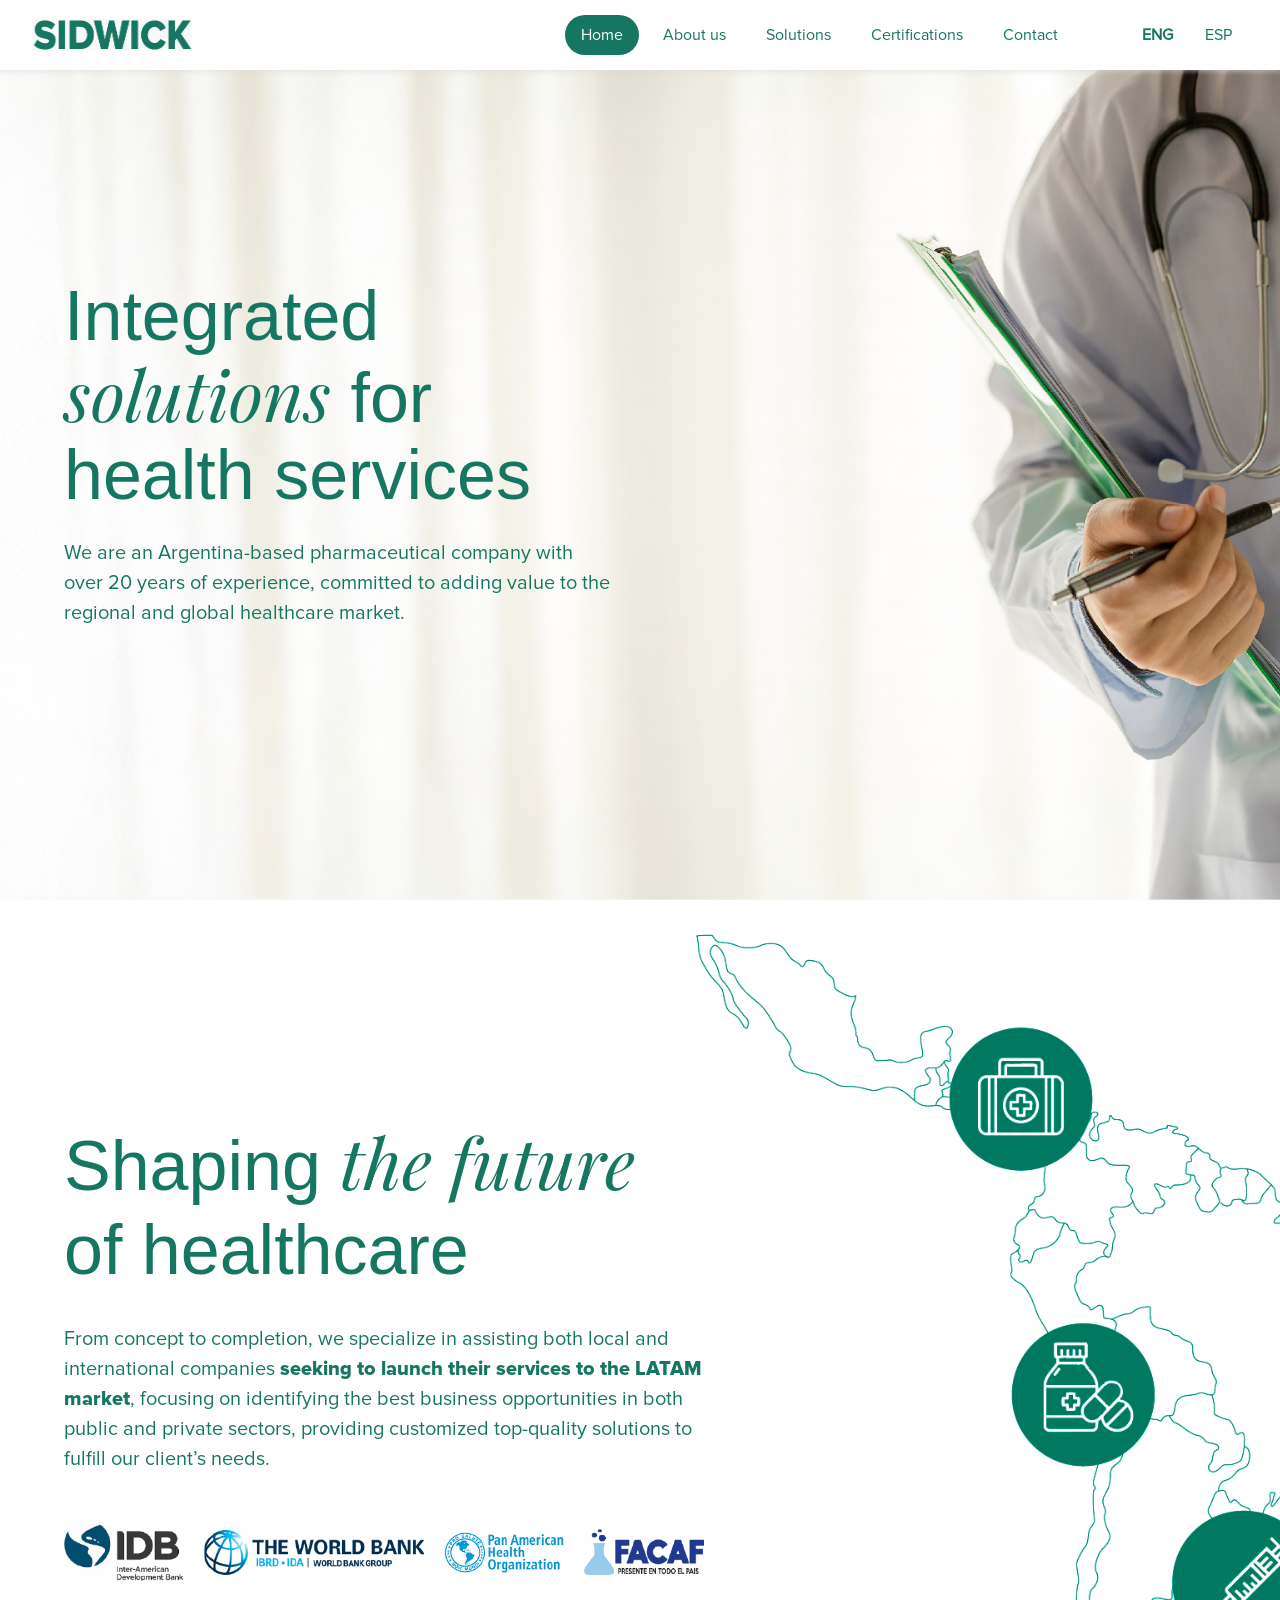
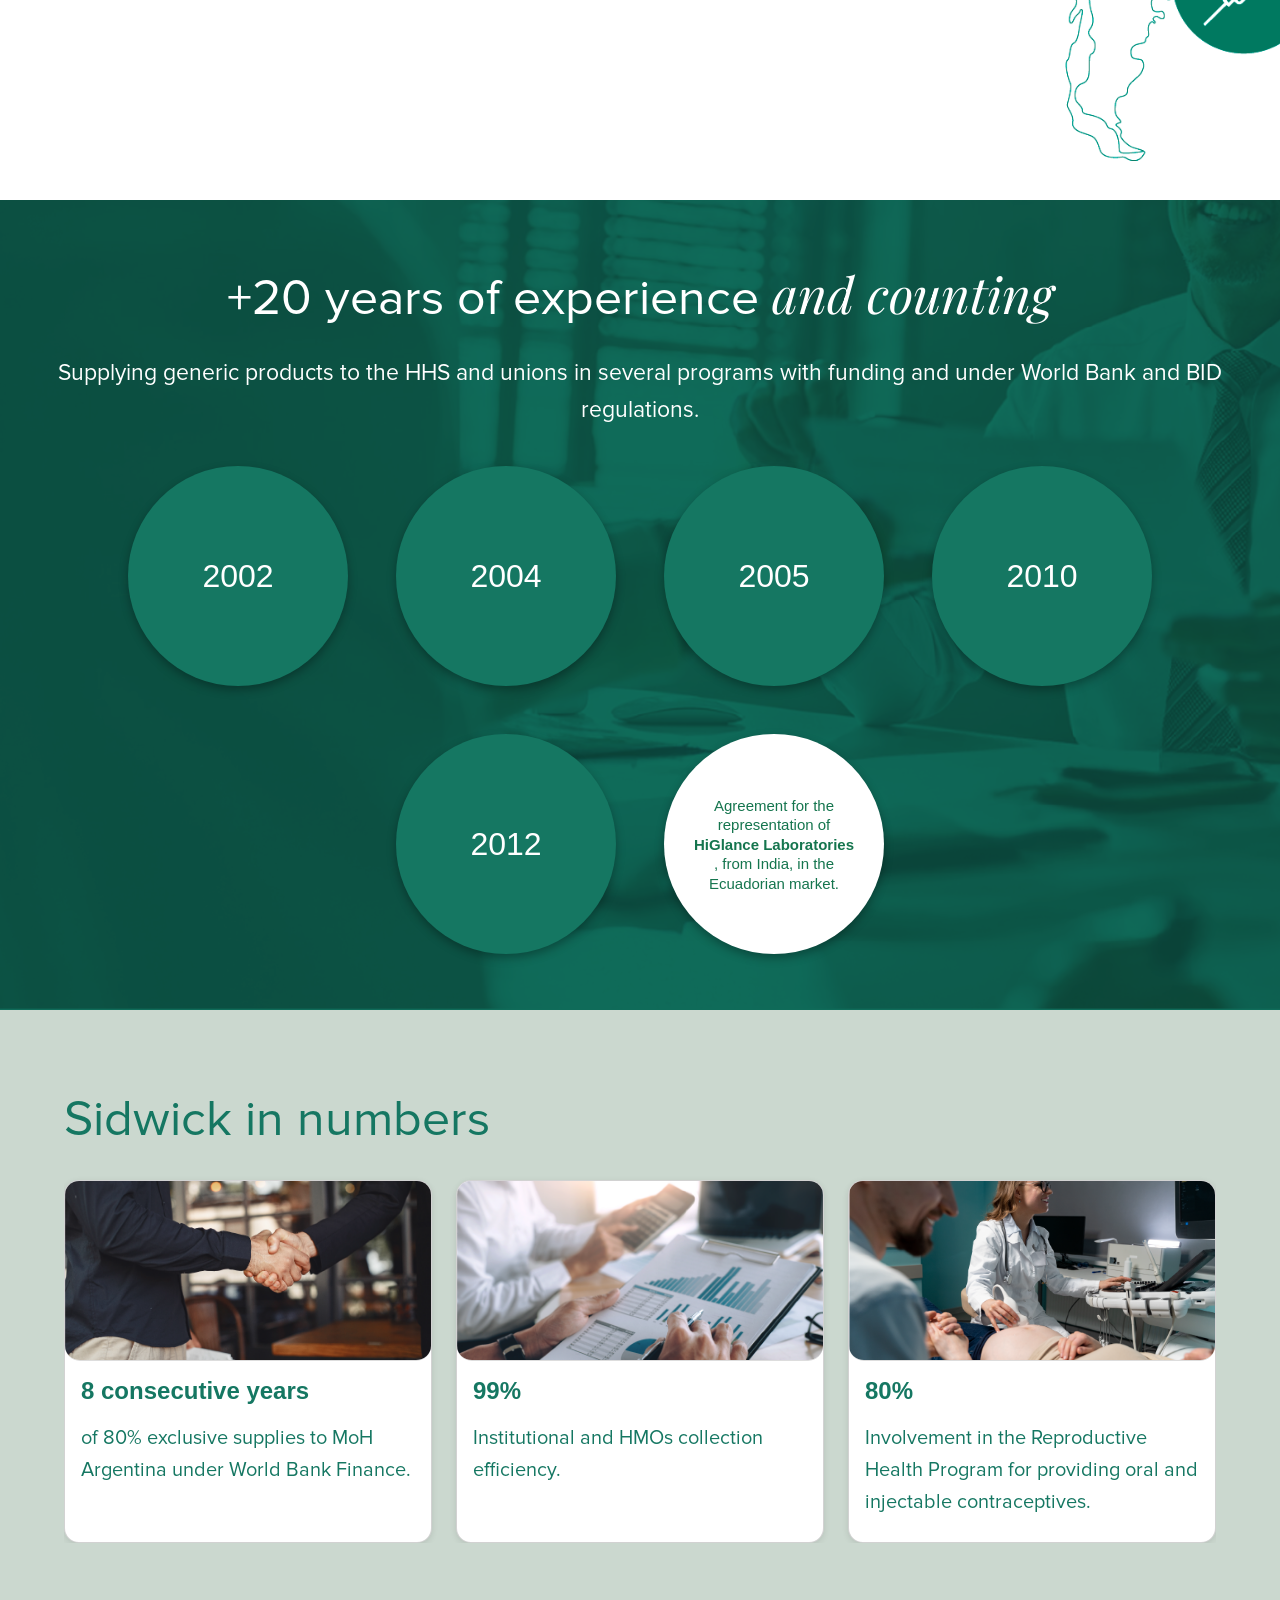
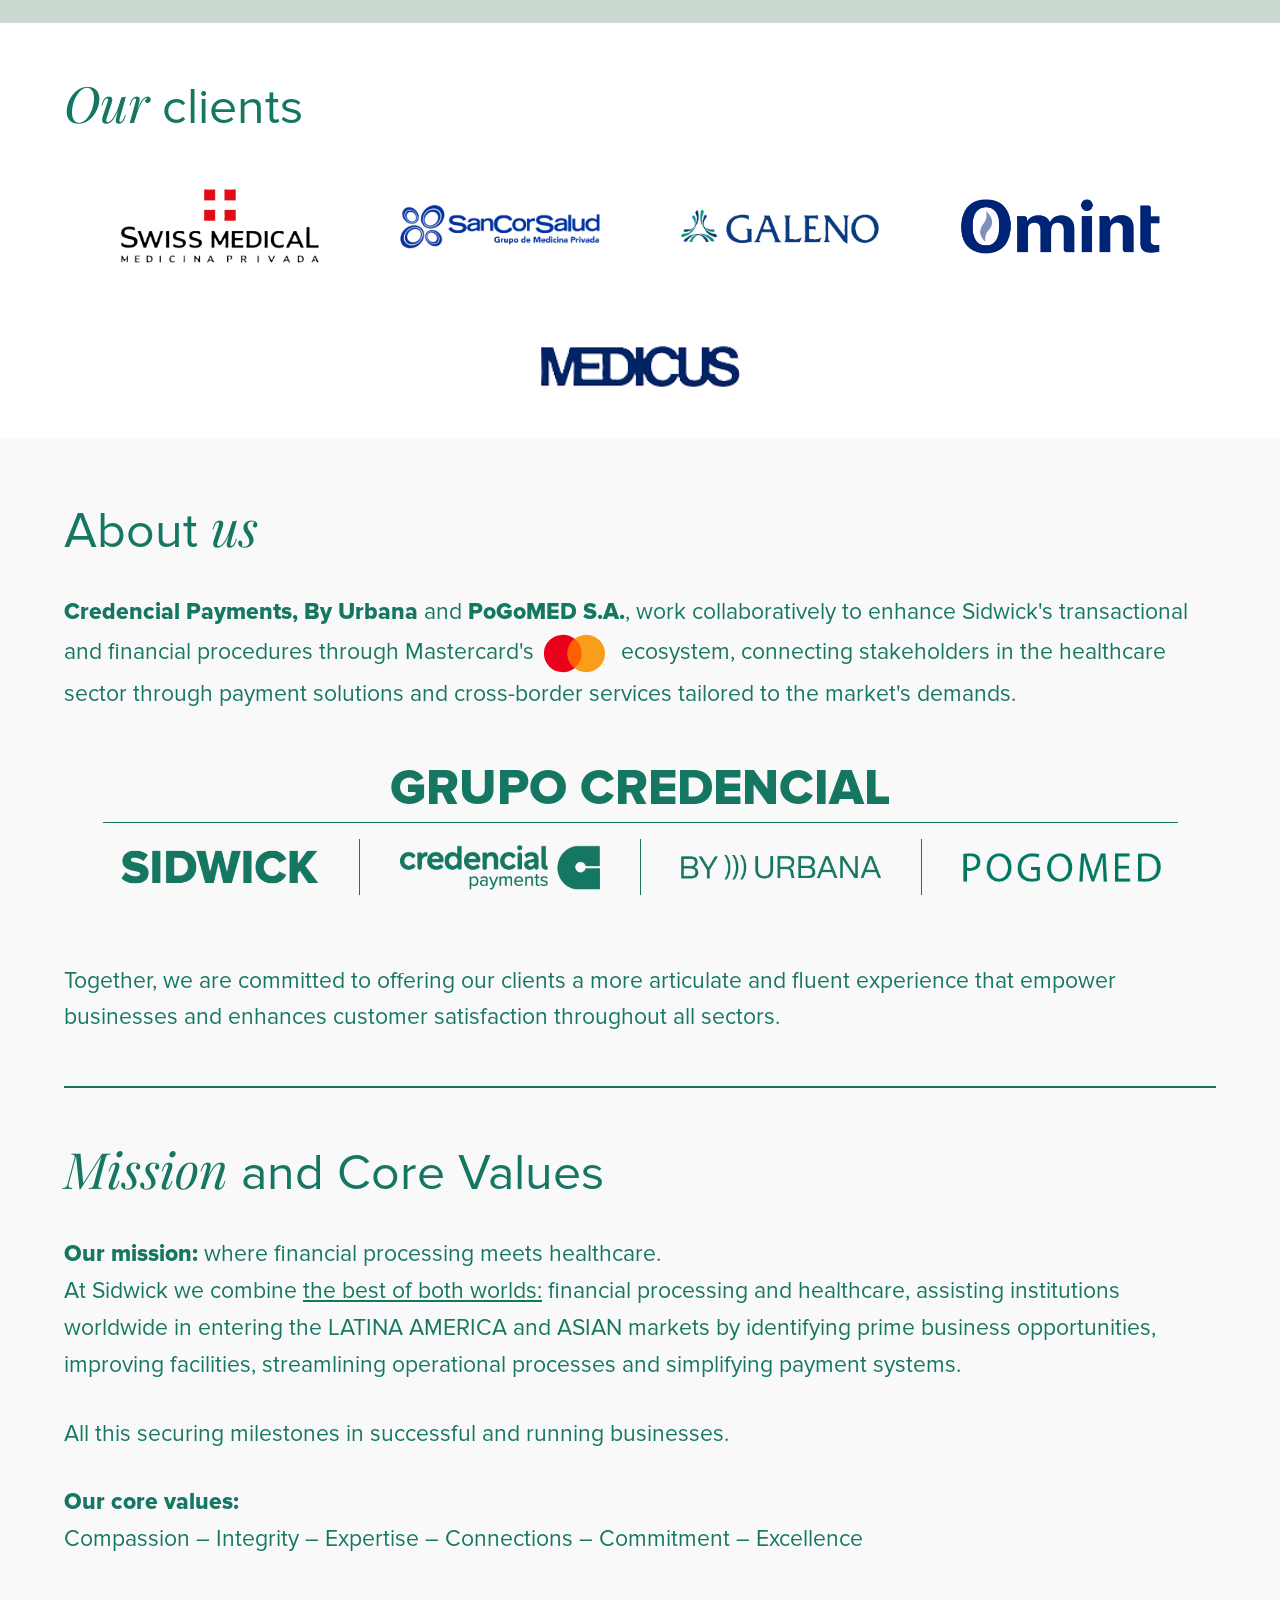
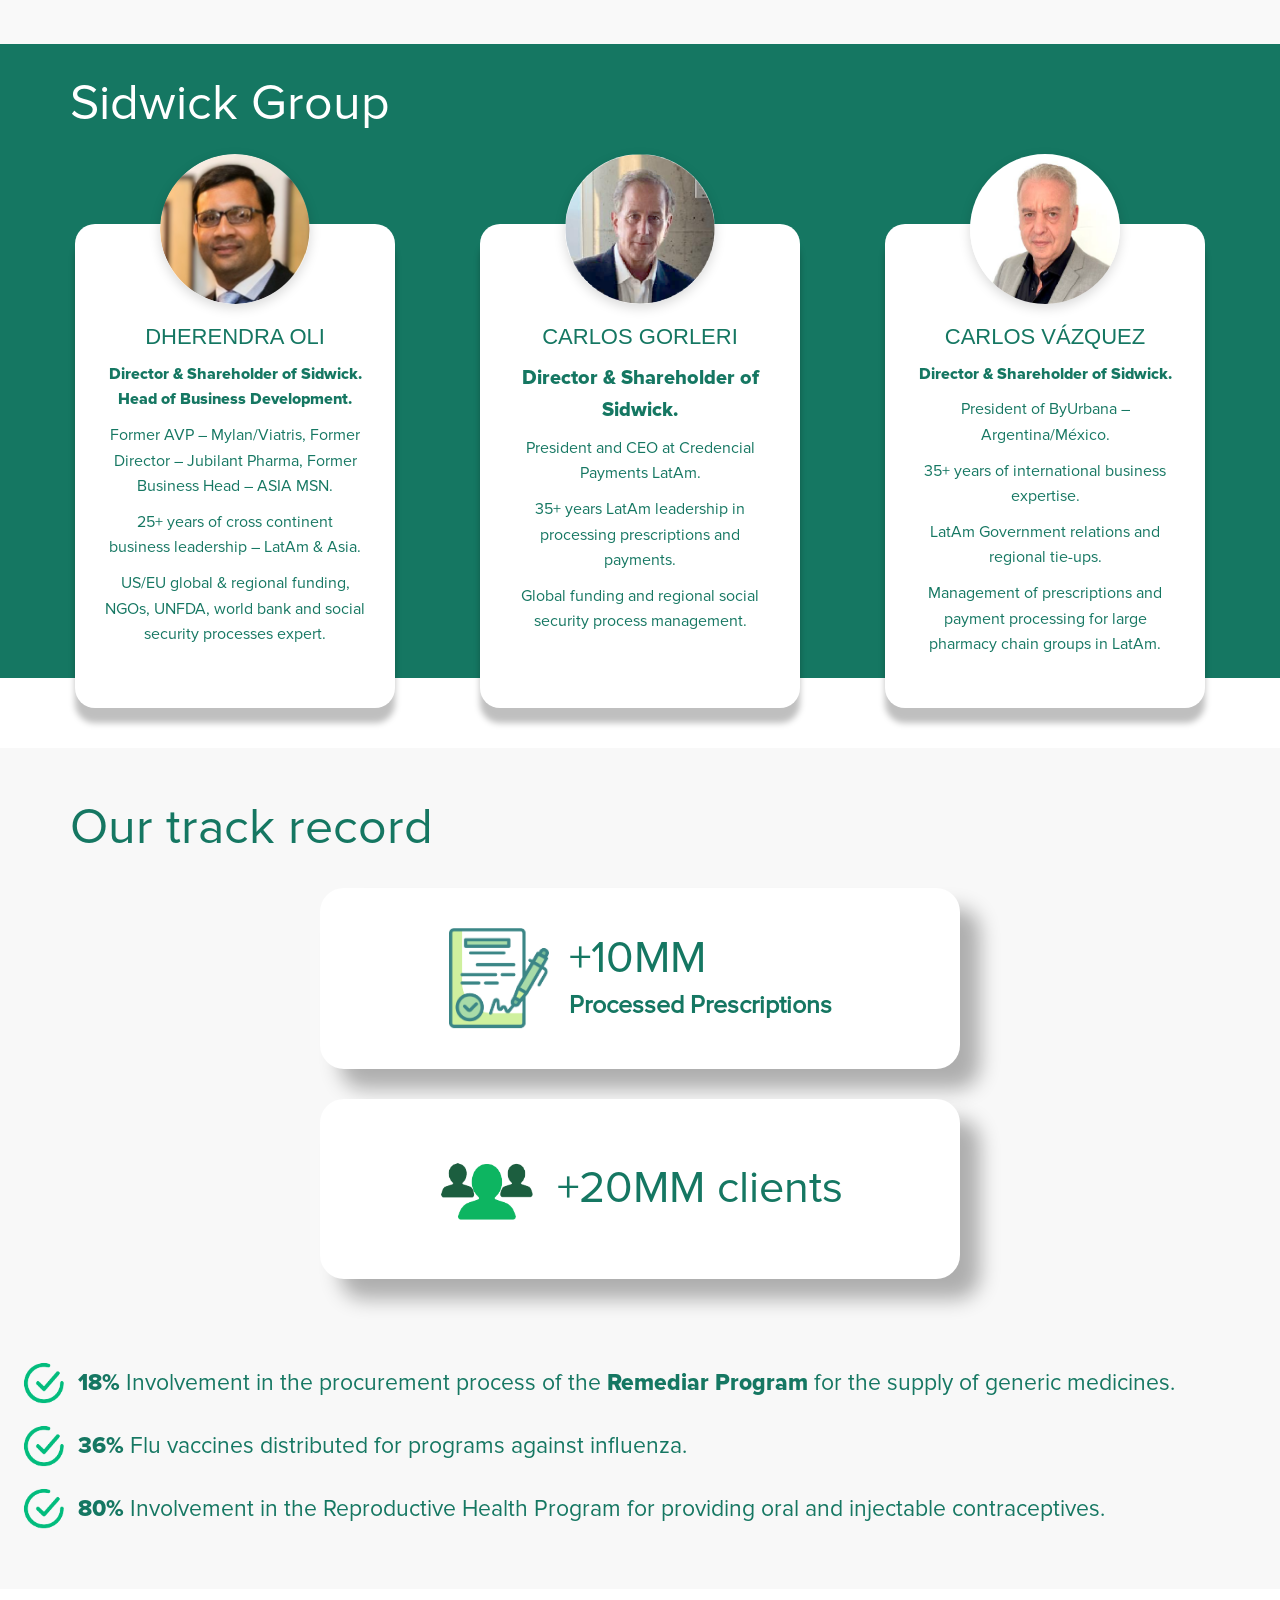
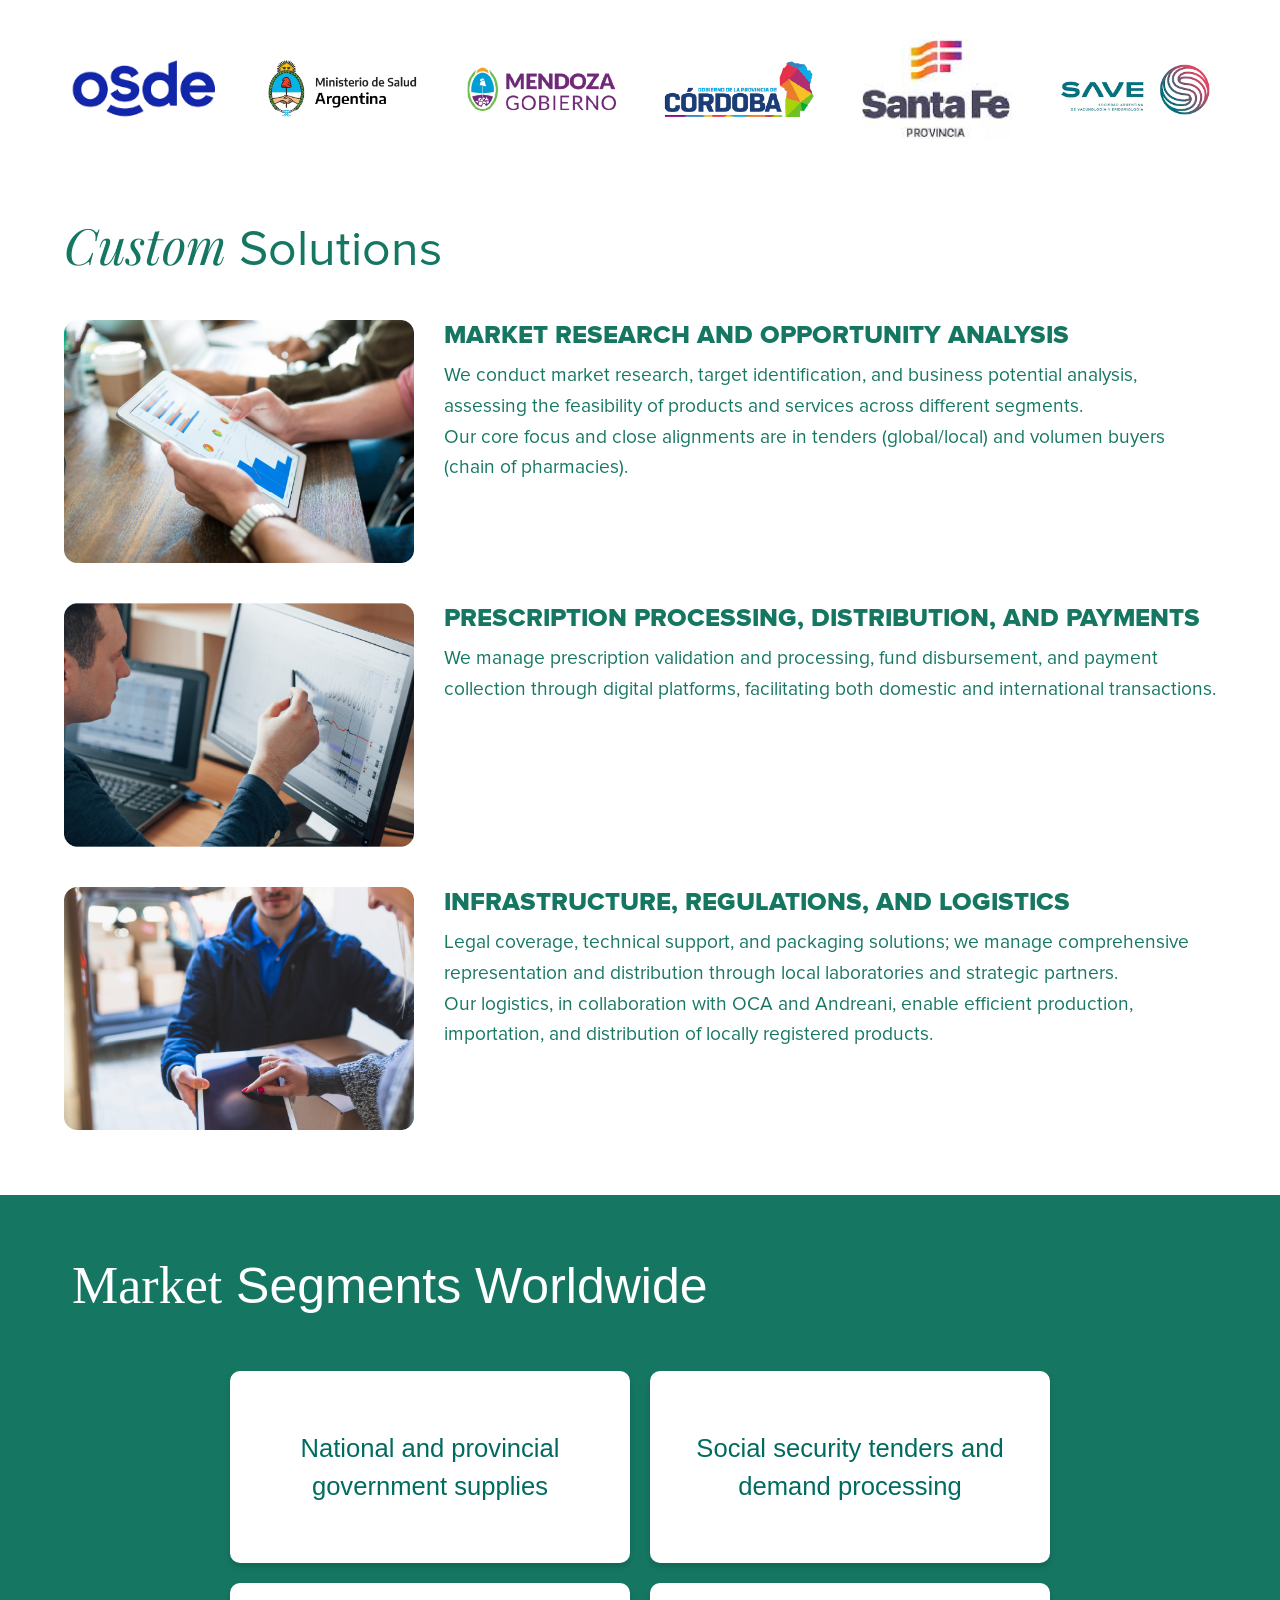
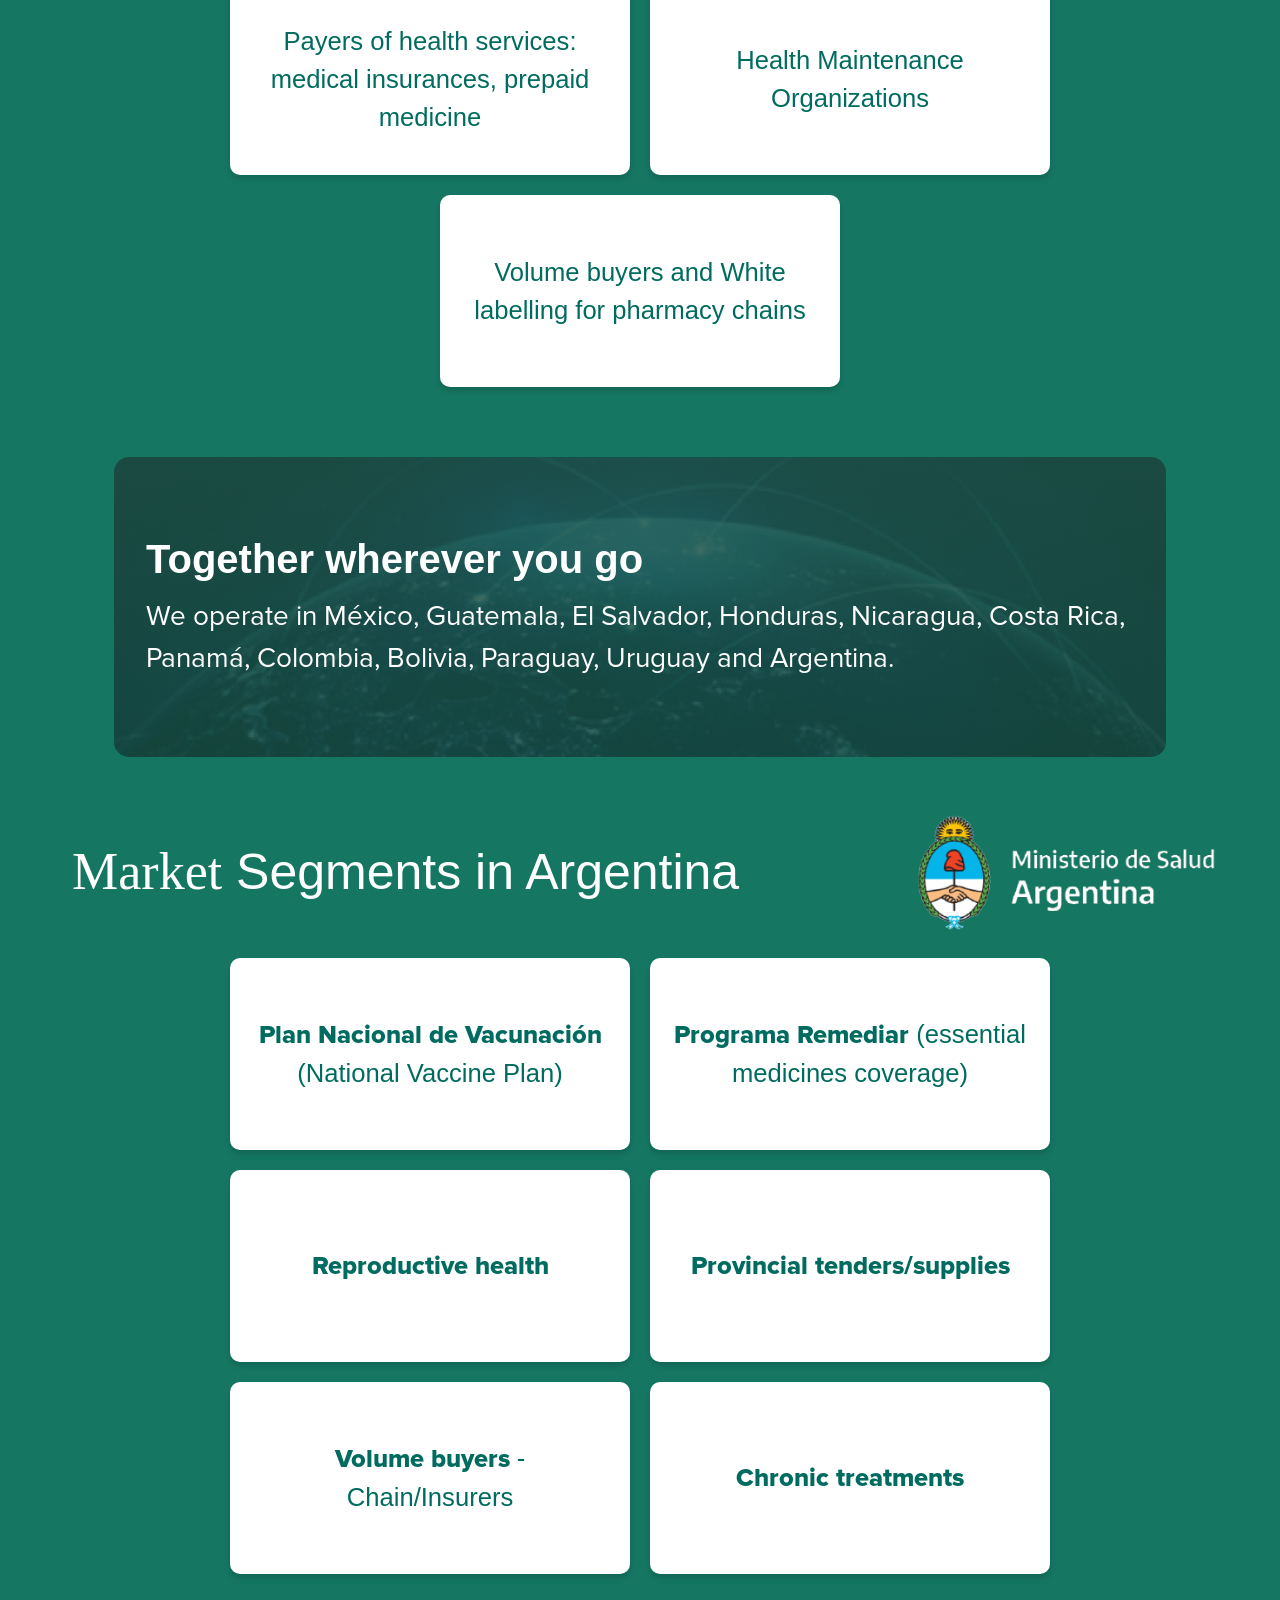
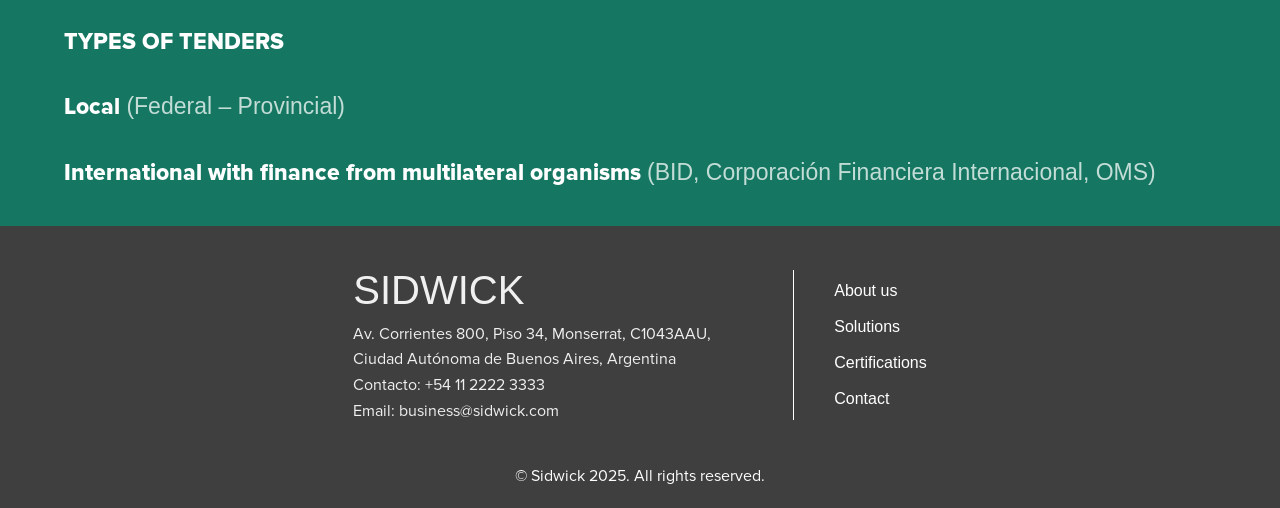
==== index.html @ 89e01632 "teste2" ====
<!DOCTYPE html>
<html lang="en" && lang="es">

<head>
    <meta charset="UTF-8">
    <meta name="viewport" content="width=device-width, initial-scale=1.0">
    <meta http-equiv="X-UA-Compatible" content="IE=edge" />
    <meta name="description" content="Sidwick - Integrated solutions for health services">
    <meta name="keywords" content="Sidwick, Health Services, Solutions, Pharmaceuticals, Healthcare">
    <meta name="author" content="Sidwick Team">
    <meta name="theme-color" content="#157762;">

    <!-- Nome e imagem da guia -->
    <title>Sidwick</title>
    <link rel="icon" href="./images/" type="image/png">

    <!-- Animação -->
    <link href="https://cdn.jsdelivr.net/npm/bootstrap@5.3.3/dist/css/bootstrap.min.css" rel="stylesheet">

    <!-- Preloads -->

    <!-- CSS -->
    <link rel="stylesheet" href="./css/header.css">
    <link rel="stylesheet" href="./css/main.css">
    <link rel="stylesheet" href="./css/home.css">
    <link rel="stylesheet" href="./css/about-us.css">
    <link rel="stylesheet" href="./css/solutions.css">
    <link rel="stylesheet" href="./css/certifications.css">
    <link rel="stylesheet" href="./css/footer.css">
</head>

<body>
    <header id="nav">
        <div class="image-logo-nav">
            <a href="index.html" target="_self">
                <img src="./images/logo.png" alt="logo Sidwick" title="Logo Sidwick">
            </a>
        </div>
        <nav id="menu">
            <div class="menu-content">
                <ul class="navbar-list">
                    <li class="active"><a href="#home" target="_self">Home</a></li>
                    <li><a href="#about-us" target="_self">About us</a></li>
                    <li><a href="#solutions" target="_self">Solutions</a></li>
                    <li><a href="#certifications" target="_self">Certifications</a></li>
                    <li><a href="#footer" target="_self">Contact</a></li>
                </ul>
                <div class="language-selector">
                    <button class="language-button selected" data-lang="en">ENG</button>
                    <div class="language-divider"></div>
                    <button class="language-button" data-lang="es">ESP</button>
                </div>
            </div>
        </nav>
        <button id="buttonMobile">&#9776;</button>
    </header>

    <main>
        <section class="home" id="home">
            <!-- Seção 1 -->
            <section class="home-1">
                <div class="overlay-text overlay-text-1">
                    <h1 class="highlight">Integrated<span class="font-style"> solutions</span> for health services</h1>
                    <br>
                    <p class="highlight">We are an Argentina-based pharmaceutical company with over 20 years of
                        experience, committed to
                        adding value to the regional and global healthcare market.</p>
                </div>
            </section>

            <!-- Seção 2 -->
            <section class="home-2">
                <div class="overlay-text-2">
                    <h1 class="highlight">Shaping <span class="font-style">the future<br /></span> of healthcare</h1>
                    <br>
                    <div class="width-p">
                        <p class="highlight">From concept to completion, we specialize in assisting both local and
                            international companies<span class="negrito"> seeking to launch their services to the LATAM
                                market</span>, focusing on identifying the best business opportunities in both public
                            and
                            private sectors, providing customized top-quality solutions to fulfill our client’s needs.
                        </p>
                    </div>
                    <div class="icons-home-2">
                        <div class="icons-intern">
                            <img class="icons" src="./images/icon1.png" alt="">
                            <img class="twb" src="./images/icon2.png" alt="">
                        </div>
                        <div class="icons-intern">
                            <img class="icons" src="./images/icon3.png" alt="">
                            <img class="icons" src="./images/icon4.png" alt="">
                        </div>
                    </div>
                </div>
            </section>

            <!-- Seção 3 -->
            <section class="home-3">
                <div class="background-overlay"></div>

                <div class="overlay-text">
                    <div class="text-content">
                        <h2>+20 years of experience <span class="font-style">and counting</span></h2>
                        <p>Supplying generic products to the HHS and unions in several programs with funding and under
                            World Bank and BID regulations.</p>

                        <div class="circle-container">
                            <div class="block">
                                <!-- 2002 sem verso -->
                                <div class="flip-card">
                                    <div class="flip-inner">
                                        <div class="flip-front circle circle1">2002</div>
                                        <div class="flip-back circle circle4">
                                            <div>
                                                Beginning of activities in
                                                Argentina. ​Authorized representation of
                                                <span style="font-weight: bold;">Aventis Pasteur France</span> for the
                                                marketing and distribution of
                                                influenza vaccines.
                                            </div>
                                        </div>
                                    </div>
                                </div>

                                <!-- 2004 sem verso -->
                                <div class="flip-card">
                                    <div class="flip-inner">
                                        <div class="flip-front circle circle2">2004</div>
                                        <div class="flip-back circle circle4">
                                            <div>Representation agreement and strategic
                                                commercial development partnership with <span
                                                    style="font-weight: bold;">Corporación Infarmasa S.A.</span> of
                                                Perú.
                                            </div>
                                        </div>
                                    </div>
                                </div>
                            </div>

                            <div class="block">
                                <!-- 2005 sem verso -->
                                <div class="flip-card">
                                    <div class="flip-inner">
                                        <div class="flip-front circle circle1">2005</div>
                                        <div class="flip-back circle circle4">
                                            <div>Representation agreement with <span style="font-weight: bold">Famy Care
                                                    Ltd. </span> India, for the marketing of reproductive health
                                                products.
                                            </div>
                                        </div>
                                    </div>
                                </div>

                                <!-- 2010 sem verso -->
                                <div class="flip-card">
                                    <div class="flip-inner">
                                        <div class="flip-front circle circle2">2010</div>
                                        <div class="flip-back circle circle4">
                                            <div>Agreement fot the representation of
                                                <span style="font-weight: bold">LAM: Laboratorio de Aplicaciones
                                                    Médicas,</span> Dominican Republic, for
                                                the distribution of generic
                                                products.
                                            </div>
                                        </div>
                                    </div>
                                </div>
                            </div>


                            <div class="block">
                                <!-- 2012 sem verso -->
                                <div class="flip-card">
                                    <div class="flip-inner">
                                        <div class="flip-front circle circle3">2012</div>
                                        <div class="flip-back  circle circle4">
                                            <div>
                                                Provided our services to <span style="font-weight: bold">Pan
                                                    American Health Association.</span>
                                            </div>
                                        </div>
                                    </div>
                                </div>

                                <!-- último: verso com texto -->
                                <div class="flip-card">
                                    <div class="flip-inner">
                                        <div class="flip-front circle circle4 ">Agreement for the representation of
                                            <span style="font-weight: bold">HiGlance
                                                Laboratories</span>, from India, in the
                                            Ecuadorian market.
                                        </div>
                                        <div class="flip-back circle circle4" style="background-color: #157762;">
                                            <p style="font-size: 32px;color: #ffffff;">2015</p>
                                        </div>
                                    </div>
                                </div>
                            </div>
                        </div>

                    </div>
                </div>
            </section>

            <!-- Seção 4 -->
            <!-- Carousel Wrapper -->
            <section class="home-4">
                <div id="sidwickCarousel" class="carousel slide" data-bs-interval="6000" data-bs-pause="true">

                    <!-- Sidwick in numbers -->
                    <div class="carousel-inner">
                        <h2>Sidwick in numbers</h2>
                        <!-- Slide 1 -->
                        <div class="carousel-item active">

                            <div class="cards-grid">
                                <div class="card">
                                    <img src="./images/img4.png" alt="38 bids won">
                                    <h3>8 consecutive years</h3>
                                    <p>of 80% exclusive supplies to MoH Argentina under World Bank
                                        Finance.</p>
                                </div>
                                <div class="card">
                                    <img src="./images/img5.png" alt="99%">
                                    <h3>99%</h3>
                                    <p>Institutional and HMOs collection efficiency.</p>
                                </div>
                                <div class="card">
                                    <img src="./images/img6.png" alt="80%">
                                    <h3>80%</h3>
                                    <p>Involvement in the Reproductive Health Program for providing oral and injectable
                                        contraceptives.</p>
                                </div>
                            </div>
                        </div>

                        <!-- Slide 2 -->
                        <div class="carousel-item ">

                            <div class="cards-grid">
                                <div class="card">
                                    <img src="./images/img4.png" alt="38 bids won">
                                    <h3>38 bids won</h3>
                                    <p>8 consecutive years of 80% exclusive supplies to MoH Argentina under World Bank
                                        Finance.</p>
                                </div>
                                <div class="card">
                                    <img src="./images/img5.png" alt="99%">
                                    <h3>99%</h3>
                                    <p>Institutional and HMOs collection efficiency.</p>
                                </div>
                                <div class="card">
                                    <img src="./images/img6.png" alt="80%">
                                    <h3>80%</h3>
                                    <p>Involvement in the Reproductive Health Program for providing oral and injectable
                                        contraceptives.</p>
                                </div>
                            </div>

                            <!-- Slide 3 -->


                        </div>
                        <div class="carousel-item">

                            <div class="cards-grid">
                                <div class="card">
                                    <img src="./images/img4.png" alt="38 bids won">
                                    <h3>38 bids won</h3>
                                    <p>8 consecutive years of 80% exclusive supplies to MoH Argentina under World Bank
                                        Finance.</p>
                                </div>
                                <div class="card">
                                    <img src="./images/img5.png" alt="99%">
                                    <h3>99%</h3>
                                    <p>Institutional and HMOs collection efficiency.</p>
                                </div>
                                <div class="card">
                                    <img src="./images/img6.png" alt="80%">
                                    <h3>80%</h3>
                                    <p>Involvement in the Reproductive Health Program for providing oral and injectable
                                        contraceptives.</p>
                                </div>
                            </div>
            </section>

            <!-- Seção 5 -->
            <section class="home-5">
                <div class="overlay-text-2">
                    <h2><span class="font-style">Our</span> clients</h2>
                </div>
                <div class="gallery">
                    <img src="./images/logo-swiss-medical.png" alt="Swiss Medical">
                    <img src="./images/logo-sancor-salud.webp" alt="Sancor Salud">
                    <img src="./images/logo-galeno.png" alt="Galeno">
                    <img src="./images/logo-omint.png" alt="Omint">
                    <img src="./images/logo-medicus.png" alt="Medicus">
                </div>
            </section>

        </section>

        <!--About us -->
        <section class="about-us" id="about-us">
            <section class="about-us-first-container ">
                <div class="about-us-header">
                    <h2>About <span class="font-style">us</span></h2>
                    <p><span class="negrito">Credencial Payments, By Urbana</span> and
                        <span class="negrito">PoGoMED S.A.</span>, work collaboratively to enhance Sidwick's
                        transactional and financial procedures through Mastercard's<span class="icon-mastercard">
                            <img src="./images/mc_symbol.svg" alt="" aria-hidden="true">
                        </span> ecosystem, connecting stakeholders in the healthcare sector through
                        payment solutions and cross-border services tailored to the market's demands.
                    </p>
                </div>
                <section class="about-us-first-section">

                    <h3 class="about-us-title">GRUPO CREDENCIAL</h3>

                    <div class="about-us-logos">
                        <img src="./images/logo.png" alt="Credencial Payments" />
                        <div class="about-us-vdivider"></div>
                        <img src="./images/img-credencial.png" alt="Credencial Payments" />
                        <div class="about-us-vdivider"></div>
                        <img src="./images/img-byurbana.png" alt="By Urbana" />
                        <div class="about-us-vdivider"></div>
                        <img src="./images/img-pogomed.png" alt="Pogomed" />

                    </div>

                </section>
                <div class="about-us-text">

                    <p class="line">Together, we are committed to offering our clients a more articulate and fluent
                        experience that
                        empower businesses and enhances customer satisfaction throughout all sectors.</p>
                </div>

            </section>

            <!-- Mission and core values -->
            <section class="about-us-second-container">

                <div class="about-us-second-header">

                    <h2><span class="font-style">Mission</span> and Core Values</h2>

                    <div style="font-size: 23px;">
                        <p>
                            <span class="negrito">Our mission:</span> where financial processing meets healthcare.
                            <br>At Sidwick we combine
                            <u>the best of both worlds:</u>
                            financial processing and healthcare, assisting institutions worldwide in entering the LATINA
                            AMERICA and ASIAN markets by identifying prime business opportunities, improving facilities,
                            streamlining operational processes and simplifying payment systems.
                        </p>
                    </div>
                    <div style="font-size: 23px;">
                        <p>All this securing milestones in successful and running businesses.</p>
                    </div>
                    <div style="font-size: 23px;">
                        <p><span class="negrito">Our core values:</span><br />
                            Compassion – Integrity – Expertise – Connections – Commitment – Excellence</p>
                    </div>

                </div>
            </section>

            <!-- Sidwick groups -->
            <section class="group">
                <h2>Sidwick Group</h2>
                <div class="perfil">

                    <div class="person">
                        <img src="./images/perfil2.png" alt="Dherendra Oli">
                        <h3>DHERENDRA OLI</h3>
                        <p class="negrito">Director & Shareholder of Sidwick. Head of Business Development.</p>
                        <p>Former AVP – Mylan/Viatris, Former Director – Jubilant Pharma, Former Business Head – ASIA
                            MSN.</p>
                        <p>25+ years of cross continent business leadership – LatAm & Asia.</p>
                        <p>US/EU global & regional funding, NGOs, UNFDA, world bank and social security processes
                            expert.</p>
                    </div>

                    <div class="person">
                        <img src="./images/perfil1.png" alt="Carlos Gorleri">
                        <h3>CARLOS GORLERI</h3>
                        <p class="negrito " style="font-size:20px; font-weight: bold;">Director & Shareholder of
                            Sidwick.</p>
                        <p>President and CEO at Credencial Payments LatAm.</p>
                        <p>35+ years LatAm leadership in processing prescriptions and payments.</p>
                        <p>Global funding and regional social security process management.</p>
                    </div>



                    <div class="person">
                        <img src="./images/perfil3.png" alt="Carlos Vázquez">
                        <h3>CARLOS VÁZQUEZ</h3>
                        <p class="negrito">Director & Shareholder of Sidwick.</p>
                        <p>President of ByUrbana – Argentina/México.</p>
                        <p>35+ years of international business expertise.</p>
                        <p>LatAm Government relations and regional tie-ups.</p>
                        <p>Management of prescriptions and payment processing for large pharmacy chain groups in LatAm.
                        </p>
                    </div>

                </div>
            </section>

            <!-- Our track record -->
            <section class="our-track-record" style="background-color: rgb(248, 248, 248);">
                <h2>Our track record</h2>

                <div class="stats">
                    <div class="stat-box">
                        <img src="./images/sticky-contract.png" alt="Bids Icon" class="stat-icon" />
                        <div class="stat-content">
                            <h3 class="stat-number">+10MM</h3>
                            <p class="stat-label">processed prescriptions</p>
                        </div>
                    </div>

                    <div class="stat-box">
                        <img src="./images/sticky-group.png" alt="Clients Icon" class="stat-icon" />
                        <span>+20MM clients</span>
                    </div>
                </div>

                <ul class="track-items">
                    <!-- <li class="teste">
                        <img src="./images/sticky-check.png" alt="check icon" class="check-icon">
                        <p>
                            <span class="negrito">8 consecutive years</span> of 80% exclusive supplies to MoH Argentina
                            under
                            World Bank Finance.
                        </p>
                    </li>
                    <li>
                        <img src="./images/sticky-check.png" alt="check icon" class="check-icon">

                        <p>
                            <span class="negrito">99%</span> Institutional and HMOs collection efficiency.
                        </p>
                    </li> -->
                    <li>
                        <img src="./images/sticky-check.png" alt="check icon" class="check-icon">
                        <p>
                            <span class="negrito">18%</span> Involvement in the procurement process of the <span
                                class="negrito"> Remediar
                                Program</span>
                            for the supply of generic medicines.
                        </p>
                    </li>
                    <li>
                        <img src="./images/sticky-check.png" alt="check icon" class="check-icon">
                        <p>

                            <span class="negrito">36%</span> Flu vaccines distributed for programs against influenza.
                        </p>
                    </li>
                    <li>
                        <img src="./images/sticky-check.png" alt="check icon" class="check-icon">
                        <p>
                            <span class="negrito">80%</span> Involvement in the Reproductive Health Program for
                            providing
                            oral and injectable contraceptives.
                        </p>
                    </li>


                </ul>
            </section>

            <section>
                <div class="gallery-2">

                    <img src="./images/logo5.png">
                    <img src="./images/logo6.png">


                    <img src="./images/logo4.png">
                    <img src="./images/logo3.png">


                    <img src="./images/logo2.png">
                    <img src="./images/logo1.png">

                </div>

            </section>

        </section>

        <!-- Solutions -->
        <section class="solutions" id="solutions">
            <div>
                <h2 style="font-size: 50px;"><span class="font-style">Custom</span> Solutions</h2>
            </div>
            <div class="solution-item">
                <img src="./images/img-solutions-1.png" alt="market">
                <div class="text-content">
                    <h3 class="negrito">Market Research and Opportunity Analysis</h3>
                    <p>We conduct market research, target identification, and business potential analysis, assessing the
                        feasibility of products and services across different segments. <br>Our core focus and close
                        alignments are in tenders (global/local) and volumen buyers (chain of pharmacies).</p>
                </div>
            </div>

            <div class="solution-item">
                <img src="./images/img-solutions-2.png" alt="business">
                <div class="text-content">
                    <h3 class="negrito">Prescription Processing, Distribution, and Payments</h3>
                    <p>We manage prescription validation and processing, fund disbursement, and payment collection
                        through digital platforms, facilitating both domestic and international transactions.</p>
                </div>
            </div>

            <div class="solution-item">
                <img src="./images/img-solutions-3.png" alt="business">
                <div class="text-content">
                    <h3 class="negrito">Infrastructure, Regulations, and Logistics</h3>
                    <p>Legal coverage, technical support, and packaging solutions; we manage comprehensive
                        representation and distribution through local laboratories and strategic partners.<br> Our
                        logistics, in collaboration with OCA and Andreani, enable efficient production, importation, and
                        distribution of locally registered products.</p>
                </div>
            </div>

        </section>

        <!-- Market Segments Worldwide -->
        <section class="certifications" id="certifications">

            <h2><span class="font-pf" style="font-size: 52px;">Market</span> Segments Worldwide</h2>
            <div class="MSW">
                <div class="boxes-container">
                    <div class="box">National and provincial government supplies</div>
                    <div class="box">Social security tenders and demand processing</div>
                    <div class="box">Payers of health services: medical insurances, prepaid medicine</div>
                    <div class="box">Health Maintenance Organizations</div>
                    <div class="box">Volume buyers and White labelling for pharmacy chains</div>
                </div>
            </div>

            <div class="together-box">
                <div>
                    <h2 >Together wherever you go</h2>
                </div>
                <div>
                    <p>We operate in México, Guatemala, El Salvador, Honduras, Nicaragua, Costa Rica, Panamá, Colombia,
                        Bolivia, Paraguay, Uruguay and Argentina.</p>
                </div>
            </div>
            <div class="text-logo">
                <h2> <span class="font-pf" style="font-size: 52px;">Market</span> Segments in Argentina</h2>
                <img src="./images/logo10.png" alt="business" style="width: 300px;">
            </div>
            <div class="MSA">
                <div class="boxes-container">
                    <div class="box">
                        <div class="box-content"><span class="negrito">Plan Nacional de Vacunación</span> (National
                            Vaccine Plan)</div>
                    </div>
                    <div class="box">
                        <div class="box-content"><span class="negrito">Programa Remediar</span> (essential medicines
                            coverage)</div>
                    </div>
                    <div class="box">
                        <div class="box-content"><span class="negrito">Reproductive health</span></div>
                    </div>
                    <div class="box">
                        <div class="box-content"><span class="negrito">Provincial tenders/supplies</span></div>
                    </div>
                    <div class="box">
                        <div class="box-content"><span class="negrito">Volume buyers</span> - Chain/Insurers</div>
                    </div>
                    <div class="box">
                        <div class="box-content"><span class="negrito">Chronic treatments</span></div>
                    </div>
                </div>

            </div>

            <div class="types">
                <p><span>TYPES OF TENDERS</span></p>
                <p><span>Local</span> (Federal – Provincial)</p>
                <p><span>International with finance from multilateral organisms </span> (BID, Corporación Financiera
                    Internacional, OMS)</p>
            </div>


        </section>

    </main>
    <!-- Footer -->
    <footer id="footer">
        <div class="footer-content">
            <div class="footer-left">
                <div class="footer-info">
                    <h3 class="logo-title">SIDWICK</h3>
                    <p>Av. Corrientes 800, Piso 34, Monserrat, C1043AAU, Ciudad Autónoma de Buenos Aires, Argentina</p>
                    <p>Contacto: +54 11 2222 3333</p>
                    <p>Email: business@sidwick.com</p>
                </div>
                <div class="footer-separator"></div>
            </div>

            <div class="shortcuts">
                <button>About us</button>
                <button>Solutions</button>
                <button>Certifications</button>
                <button>Contact</button>
            </div>

        </div>

        <div class="copyright">
            <p class="copyright">&copy; Sidwick 2025. All rights reserved.</p>
        </div>

    </footer>

    <script src="https://cdn.jsdelivr.net/npm/bootstrap@5.3.3/dist/js/bootstrap.bundle.min.js"></script>


    <script>
        const carouselEl = document.querySelector('#sidwickCarousel');
        const carousel = new bootstrap.Carousel(carouselEl, {
            interval: false,
            touch: true
        });

        const startZone = 0.3;
        const endZone = 0.7;
        let edgeInterval = null;
        let edgeTimeout = null;
        let currentZone = null;
        let isDragging = false;
        let startX = 0;

        function clearEdge() {
            if (edgeInterval) {
                clearInterval(edgeInterval);
                edgeInterval = null;
            }
            if (edgeTimeout) {
                clearTimeout(edgeTimeout);
                edgeTimeout = null;
            }
            currentZone = null;
        }


        function handleEdgeSlide(e) {
            // se for mobile/tablet (abaixo de 768px), não faz nada aqui
            if (window.innerWidth < 768) {
                clearEdge();
                return;
            }

            // caso contrário, segue o zone-slide normalmente
            const { left, width } = carouselEl.getBoundingClientRect();
            const x = e.clientX - left;
            const pct = x / width;

            let newZone = null;
            if (pct < startZone) newZone = 'left';
            else if (pct > endZone) newZone = 'right';

            if (newZone !== currentZone) {
                if (newZone) scheduleEdgeSlide(newZone);
                else clearEdge();
            }
        }

        carouselEl.addEventListener('mousemove', handleEdgeSlide);

        carouselEl.addEventListener('mouseleave', clearEdge);
        function scheduleEdgeSlide(newZone) {
            // limpa qualquer agendamento anterior
            clearEdge();
            currentZone = newZone;

            // aguarda 600ms antes de dar o primeiro slide
            edgeTimeout = setTimeout(() => {
                if (newZone === 'left') carousel.prev();
                if (newZone === 'right') carousel.next();

                // após o primeiro, dispara a cada 800ms
                edgeInterval = setInterval(() => {
                    if (newZone === 'left') carousel.prev();
                    else carousel.next();
                }, 1400);

            }, 600);
        }

        // mousemove → detecta zona e agenda slide
        carouselEl.addEventListener('mousemove', e => {
            if (isDragging) return;         // não dispara zona enquanto arrasta

            const { left, width } = carouselEl.getBoundingClientRect();
            const pct = (e.clientX - left) / width;
            let newZone = null;
            if (pct < startZone) newZone = 'left';
            else if (pct > endZone) newZone = 'right';

            if (newZone !== currentZone) {
                if (newZone) scheduleEdgeSlide(newZone);
                else clearEdge();
            }
        });

        // limpa ao sair
        carouselEl.addEventListener('mouseleave', clearEdge);

        // restaura drag/swipe (igual antes)
        carouselEl.addEventListener('mousedown', e => {
            isDragging = true;
            startX = e.clientX;
            clearEdge();
        });
        document.addEventListener('mouseup', () => { isDragging = false; });
        carouselEl.addEventListener('mousemove', e => {
            if (!isDragging) return;
            const dx = startX - e.clientX;
            if (Math.abs(dx) > 50) {
                dx > 0 ? carousel.next() : carousel.prev();
                isDragging = false;
            }
        });
        carouselEl.addEventListener('touchstart', e => {
            isDragging = true;
            startX = e.touches[0].clientX;
            clearEdge();
        }, { passive: true });
        carouselEl.addEventListener('touchend', e => {
            const dx = startX - e.changedTouches[0].clientX;
            if (Math.abs(dx) > 40) dx > 0 ? carousel.next() : carousel.prev();
            isDragging = false;
        });

        // document.getElementById('btn-es').addEventListener('click', () => {
        //     window.location.href = 'index-es.html';
        // });
        // document.getElementById('btn-en').addEventListener('click', () => {
        //     window.location.href = 'index.html';
        // });

        // IIFE para isolar o código
        (function () {
            // 1) Pegamos o container de idioma
            const langSelector = document.querySelector('.language-selector');
            if (!langSelector) {
                console.error('Não achei .language-selector no DOM');
                return;
            }

            // 2) Delegamos o clique
            langSelector.addEventListener('click', e => {
                const btn = e.target.closest('button');
                if (!btn) return;                    // se clicou fora de um botão, ignora
                const lang = btn.dataset.lang;       // lê o data-lang

                if (lang === 'es') {
                    window.location.href = 'index-es.html';
                }
                else if (lang === 'en') {
                    window.location.href = 'index.html';
                }
            });
        })();

    </script>

</body>

<!-- <script src="./js/translating.js"></script> -->
<script src="./js/menumobile.js"></script>
<script src="./js/navbar.js"></script>
<!-- <script src="./js/translate.js"></script> -->

</html>
---- css/header.css ----
#nav {
  background-color: white;
  padding: 15px 2rem;
  position: fixed;
  top: 0;
  left: 0;
  right: 0;
  display: flex;
  justify-content: space-between;
  align-items: center;
  z-index: 9999;
  box-shadow: 0 2px 4px rgba(218, 218, 218, 0.5);
  font-family: "Proxima Nova Regular", sans-serif;
}

.image-logo-nav {
  flex: 0 0 auto;
}

.image-logo-nav img {
  height: 2rem;
  width: 10rem;
}

#menu {
  flex: 1;
  display: flex;
  justify-content: flex-end;
  align-items: center;
}

#menu .menu-content {
  display: flex;
  align-items: center;
  justify-content: flex-end;
  gap: 2rem;
  width: 100%;
}

#menu ul {
  display: flex;
  justify-content: space-evenly;
  align-items: center;
  list-style: none;
  gap: 0.5rem;
}

nav ul {
  list-style: none;
  display: flex;
  gap: 10px;
  margin: 0;
  padding: 0;
}

nav ul li {
  border-radius: 20px;
  transition: background-color 0.3s ease, transform 0.3s ease;
}

nav ul li:hover {
  background-color: rgba(21, 119, 98, 0.1);
  transform: scale(1.05);
}

nav ul li.active {
  background-color: #157762;
}

nav ul li.active a {
  color: white;
}

nav ul li a {
  text-decoration: none;
  color: #157762;
  font-weight: 500;
  padding: 8px 16px;
  display: inline-block;
  border-radius: 20px;
  transition: color 0.3s ease;
}

nav .language-selector {
  margin-left: 20px;
  display: flex;
  align-items: center;
}

nav .language-button {
  color: #157762;
  padding: 8px 16px;
  border: none;
  border-radius: 4px;
  cursor: pointer;
  background-color: transparent;
  font-weight: normal;
  transition: background-color 0.3s ease, color 0.3s ease, font-weight 0.3s ease;
}

nav .language-button.selected {
  background-color: transparent;
  color: var(--primary);
  font-weight: bold;
}

nav .language-button:hover {
  background-color: var(--primary);
  color: white;
}

#buttonMobile {
  display: none;
  flex: 0 0 auto;
  background: none;
  border: none;
  font-size: 1.8rem;
  color: var(--primary);
  cursor: pointer;
}

@media (max-width: 940px) {
  #nav {
    flex-direction: row;
    align-items: center;
    justify-content: space-between;
    padding: 15px;
  }

  #menu {
    flex-direction: column;
    position: absolute;
    top: 57px;
    left: 0;
    width: 100%;
    background-color: var(--white);
    max-height: 0;
    overflow: hidden;
    transition: max-height 0.6s ease;
    box-shadow: 0 2px 4px rgba(0, 0, 0, 0.1);
    text-align: center;
    align-items: center;
    padding: 0 1rem;
  }

  #menu .menu-content {
    padding: 1rem;
    flex-direction: column;
    align-items: center;

    width: 100%;
    gap: 0.25rem;
  }

  #nav.active #menu {
    max-height: 400px;
  }

  #menu .navbar-list {
    display: flex;
    flex-direction: column;
    align-items: center;
    margin: 0;
    padding: 0;
  }

  #menu .navbar-list li {
    width: 100%;
    display: flex;
    justify-content: center;
  }

  #menu .navbar-list li a {
    display: inline-block;
    padding: 0.2rem 0.5rem;
    font-size: 0.95rem;
    color: var(--primary);
    text-decoration: none;
    transition: background 0.3s ease;
    border-radius: 16px;
  }

  #menu .navbar-list li a:hover {
    background: rgba(21, 119, 98, 0.1);
  }

  #menu .navbar-list li.active a {
    background-color: var(--primary);
    color: var(--white);
  }

  .language-button.selected {
    font-weight: bold;
  }

  nav .language-selector {
    margin-left: 0;
  }

  #buttonMobile {
    display: flex;
  }
}
---- css/main.css ----
* {
  margin: 0;
  padding: 0;
}

@font-face {
  font-family: "Proxima Nova Regular";
  src: url("../Fonts/proxima-nova-regular.otf") format("opentype");
}

@font-face {
  font-family: "Proxima Nova Bold";
  src: url("../Fonts/proxima-nova-bold.otf") format("opentype");
}

@font-face {
  font-family: "Proxima Nova Extrabold";
  src: url("../Fonts/proxima-nova-extrabold.otf") format("opentype");
}

@font-face {
  font-family: "Myriad Pro Regular";
  src: url("../Fonts/MyriadPro-Regular.otf") format("opentype");
}

@font-face {
  font-family: "Playfair Display Regular";
  src: url("../Fonts/PlayfairDisplay-Regular.ttf") format("truetype");
}

@font-face {
  font-family: "Playfair Display Italic";
  src: url("../Fonts/PlayfairDisplay-Italic.ttf") format("truetype");
}

:root {
  --primary: #157762;
  --blue: rgb(0, 255, 255);
  --white: rgb(255, 255, 255);
  --white-low: rgb(220, 220, 220);
  --gray: rgb(60, 60, 60);
  --gray-line: rgb(145, 145, 145);
  --black: rgb(0, 0, 0);
  --black-mid: rgb(17, 17, 17);
  --black-initial: rgb(15, 15, 15);
  --black-end: rgb(30, 30, 30);
  --light-black: rgb(0, 0, 0, 0.7);
}

/* ========================
  VARIÁVEIS GLOBAIS
======================== */
:root {
  --color-primary: #157762;
  --color-white: #ffffff;
  --highlight-bg: #f7d4d4;

  --font-regular: "Proxima Nova Regular", sans-serif;
  --font-bold: "Proxima Nova Bold", sans-serif;
  --font-extra-bold: "Proxima Nova Extrabold", sans-serif;

  --fs-title: 2.375rem;
  --fs-h2: 2.1875rem;
  --fs-h2-tablet: 2rem;
  --fs-h2-mobile: 1.5rem;

  --fs-p: 1.25rem;
  --fs-p-tablet: 1.125rem;
  --fs-p-mobile: 0.875rem;

  --fs-name: 1.375rem;
  --fs-desc: 1rem;
  --fs-list: 1rem;

  --radius: 1.25rem;
  --radius-large: 1.5rem;

  --shadow-base: 0 4px 8px rgba(0, 0, 0, 0.1);
  --shadow-hover: 0 8px 20px rgba(0, 0, 0, 0.15);
  --shadow-stat: 20px 20px 20px rgba(0, 0, 0, 0.3);
}

/* ========================
  TIPOGRAFIA GLOBAL
======================== */
h2,
p {
  font-family: var(--font-regular);
  color: var(--color-primary);
  margin: 0;
}


/* Scrollbar*/
::-webkit-scrollbar {
  width: 7px;
}

::-webkit-scrollbar-thumb {
  background-color: var(--primary);
  border-radius: 5px;
}

::-webkit-scrollbar-track {
  background-color: var(--white-low);
}

.font-style {
  font-style: italic;
  font-family: "Playfair Display Italic", serif;
}

.negrito {
  font-weight: bold;
}

main {
  background-color: #f9f9f9;
  min-height: calc(100vh - 260px);
}

@media (max-width: 560px) {
  .overlay-text-es  {
    padding-top: 100px;
  }
  
}
---- css/home.css ----
/* ========== RESET GLOBAL ========== */
*,
*::before,
*::after {
  box-sizing: border-box;
  margin: 0;
  padding: 0;
}

body {
  font-family: "Proxima Nova", sans-serif;
  line-height: 1.5;
  color: #157762;
}

/* ========== UTILITÁRIOS ========== */

/* ========== HOME 1 ========== */
.home-1 {
  position: relative;
  display: flex;
  padding: 2vw 5vw;
  align-items: center;
  min-height: 100vh;
  background: url("../images/img1.png") center center / cover no-repeat;
}

.overlay-text-1 {
  max-width: 550px;
}
.overlay-text-2 {
  max-width: 800px;
}

.overlay-text h1 {
  margin: 0;
  line-height: 1.1;
}

.home-1 h1 {
  font-size: 70px;
}

.home-1 p {
  font-size: 20px;
}

/* ========== HOME 2 ========== */

.home-2 {
  position: relative;
  display: flex;
  align-items: center;
  padding: 2vw 5vw;
  min-height: 100vh;
  background: url("../images/img-bk.png") center center / cover no-repeat;
}

.icons-intern {
  display: flex;
  align-items: center;
  gap: 20px;
}

.home-2 h1 {
  font-size: 70px;
  /* font-size: clamp(2rem, 6vw, 3.5rem); */
}
.home-2 p {
  font-size: 20px;
}

.width-p {
  width: 80%;
}

.icons-home-2 {
  margin-top: 50px;
  margin-bottom: 50px;
  display: flex;
  flex-wrap: wrap;
  flex-direction: row;
  align-items: center;
  gap: 20px;
}

.twb {
  width: 220px;
}

.icons {
  width: 120px;
}

/* ========== HOME 3 ========== */
.home-3 {
  position: relative;
  display: flex;
  flex-direction: column;
  justify-content: center;
  align-items: center;
  min-height: 90vh;
  overflow: hidden;
  color: #fff;
}

.home-3 .background-overlay {
  position: absolute;
  inset: 0;
  background: url("../images/img3.png") center center / cover no-repeat;
  z-index: 1;
  background-color: #0f6b59;
  /* modo de mistura (tinta + foto) */
  background-blend-mode: multiply;
}

.home-3 .overlay-text {
  position: relative;
  z-index: 2;
  display: flex;
  flex-direction: column;
  align-items: center;
  padding: 2rem 1rem;
}

.home-3 .text-content {
  text-align: center;
}

.home-3 .text-content h2 {
  font-size: 50px;
  color: #fff;
}

.home-3 .text-content p {
  color: #fff;
  font-size: 23px;
}

.home-3 h2,
.home-3 p {
  padding: 0.5rem 0;
}

.flip-card {
  perspective: 1000px;
  /* mantém o mesmo tamanho dos seus .circle */
  width: clamp(220px, 20vw, 220px);
  height: clamp(220px, 20vw, 220px);
}

.flip-inner {
  position: relative;
  width: 100%;
  height: 100%;
  transition: transform 0.6s;
  transform-style: preserve-3d;
}

.flip-card:hover .flip-inner {
  transform: rotateY(180deg);
}

/* 4) faces front/back */
.flip-front,
.flip-back {
  position: absolute;
  top: 0;
  left: 0;
  width: 100%;
  height: 100%;
  backface-visibility: hidden; /* esconde o verso quando não está virado */
  border-radius: 50%;
  display: flex;
  align-items: center;
  justify-content: center;
  box-shadow: 0 4px 10px rgba(0, 0, 0, 0.3);
}

.flip-front {
  background-color: #157762;
  color: #fff;
}

.flip-back {
  justify-items: center;
  transform: rotateY(180deg);
  background-color: #fff; /* ajuste conforme seu design */
  color: #15754e; /* texto verde */
  padding: 1rem; /* espaço interno */
  box-sizing: border-box;
  text-align: center;
  font-size: 13px;
  line-height: 1.3;
  overflow: hidden;
  display: -webkit-box;
  -webkit-line-clamp: 9;
  -webkit-box-orient: vertical;
}

.circle-container {
  margin-top: 30px;
  display: flex;
  flex-wrap: wrap;
  flex-direction: row;
  justify-content: center;
  gap: 3rem;
}

.circle-container-gap {
  margin-top: 50px;
}
.block {
  display: flex;
  gap: 3rem;
}
.circle {
  width: clamp(220px, 20vw, 220px);
  height: clamp(220px, 20vw, 220px);
  border-radius: 50%;
  display: flex;
  align-items: center;
  justify-content: center;
  text-align: center;
  padding: 1rem;
  font-size: 2rem;
  box-shadow: 0 4px 10px rgba(0, 0, 0, 0.3);
  flex-shrink: 0;
  overflow-wrap: break-word;
  word-break: break-word;
}

.circle1,
.circle2,
.circle3 {
  background-color: #157762;
  color: #fff;
}

.circle-back {
  font-size: 50px;
  background-color: #157762;
  color: #fff;
}

.circle4 {
  background-color: #ffffff;
  color: #15754e;
  display: flex;
  flex-direction: column;
  justify-content: center;
  align-items: center;
  text-align: center;
  padding: 1rem;
  font-size: 15px;
  line-height: 1.3;
  width: clamp(220px, 20vw, 220px);
  height: clamp(220px, 20vw, 220px);
  border-radius: 50%;
  box-shadow: 0 4px 10px rgba(0, 0, 0, 0.3);
  overflow: hidden;
  word-break: break-word;
}

.p {
  border: 2px solid blue;
}

.home-3 .circle4 p {
  color: #15754e;
  margin: 0;
  padding: 0;
  font-size: clamp(0.75rem, 1.2vw, 0.9rem);
  line-height: 1.3;
  text-align: center;
  max-width: 90%;
  max-height: 100%;
  overflow: hidden;
  display: -webkit-box;
  -webkit-line-clamp: 9;
  -webkit-box-orient: vertical;
}

/* ========== HOME 4 ========== */
.home-4 {
  padding: 2vw 5vw;
  background-color: #cbd8cf;
}

#sidwickCarousel {
  overflow: visible;
  position: relative;
}

.home-4 h2 {
  font-size: 50px;
}

.home-4 {
  padding-top: 80px;
  padding-bottom: 80px;
}

.carousel-item {
  margin-top: 30px;
}

.cards-grid {
  display: grid;
  /* 3 colunas, mas cada uma nunca menor que 260px e cresce igualitária */
  grid-template-columns: repeat(auto-fit, minmax(150px, 1fr));
  gap: 1.5rem; /* espaçamento entre cards */
  max-width: 1200px;
  margin: 0 auto; /* centraliza na página */
}

.card {
  background: #ffffff;
  border-radius: 15px;
  overflow: hidden;
  box-shadow: 0 2px 6px rgba(0, 0, 0, 0.1);
  transition: transform 0.3s ease;
  cursor: pointer;
}

.card:hover {
  transform: translateY(-5px);
  box-shadow: 0 8px 20px rgba(0, 0, 0, 0.15);
}

.card img {
  display: block;
  width: 100%;
  height: 180px;
  border-radius: 0 0 15px 15px;
  object-fit: cover;
  border-bottom: 1px solid #ddd;
}

.card h3 {
  font-weight: bold;
  margin: 1rem;
  color: #157762;
  font-size: 1.5rem;
}

.card p {
  margin: 0 1rem 1.5rem;
  line-height: 1.6;
  color: #157762;
  font-size: 20px;
}

/* ========== HOME 5 ========== */
.home-5 {
  background: white;
  padding: 0 5vw;
}
.home-5 h2 {
  font-size: 50px;
}

.overlay-text-2 {
  padding-top: 50px;
}
.gallery {
  padding: 50px 0 50px;
  display: flex;
  flex-wrap: wrap;
  align-items: center;
  justify-content: center;
  gap: 5rem;
}

.gallery img {
  width: 200px;
}

.gallery-2 {
  padding: 50px 0 50px;
  background-color: #ffff;
  display: flex;
  flex-wrap: wrap;
  align-items: center;
  justify-content: center;
  gap: 3rem;
}

.gallery-2 img {
  width: 150px;
}

/* ========== MEDIA QUERIES ========== */

@media (max-width: 1270px) {
  .home-2 {
    background-image: none;
    background-color: #ffffff;
  }
}

@media (max-width: 768px) {
  .home-2 .highlight {
    color: #157762;
    display: inline;
    border-radius: 2px;
  }
  .cards-grid {
    grid-template-columns: 1fr;
    width: 290px;
  }
  .text-logo {
    flex-direction: column;
    justify-items: start;
  }
}

@media (max-width: 520px) {
  .home-1,
  .home-2 {
    padding: 2rem 1rem;
  }

  .home-1 h1,
  .home-2 h1 {
    font-size: 60px;
  }
  .icons-intern {
    flex-direction: column; /* um ícone embaixo do outro */
    gap: 30px;
    margin: auto;
  }

  .circle-container,
  .block {
    flex-direction: column;
  }
}
---- css/about-us.css ----
/* ========================
  SEÇÃO: ABOUT US
======================== */

.about-us-header h2,
.about-us-second-container h2 {
  font-size: 50px;
}

.about-us p,
.about-us-header p,
.about-us-second-container p {
  line-height: 1.6;
  color: var(--color-primary);
}

.about-us-header p,
.about-us-first-container p {
  font-size: 23px;
}

.about-us-first-container {
  padding-top: 2rem;
}
.about-us-text {
  padding: 2vw 5vw;
}
.line {
  padding-bottom: 50px;
  border-bottom: 2px solid var(--color-primary);
}

.icon-mastercard,
.icon-mastercard img {
  display: inline-block;
  vertical-align: middle; /* alinha o ícone no meio da linha de texto */
}

.icon-mastercard img {
  width: 3em; /* tamanho igual ao font‐size do texto */
  height: auto;
  margin: 0 0.25em; /* espaço antes e depois do logo */
}

.about-us-header p {
  padding-top: 2rem;
}

.about-us-second-container mark {
  background-color: var(--highlight-bg);
  color: var(--color-primary);
  padding: 0 2px;
}

.about-us-first-section {
  display: flex;
  flex-direction: column;
  align-items: center;
  padding: 2.5rem;
  width: 100%;
  box-sizing: border-box;
}

.about-us-header,
.about-us-first-section {
  padding: 2vw 5vw;
}

.about-us-title {
  font-size: 50px;
  font-family: var(--font-extra-bold);
  font-weight: bold;
  line-height: 1;
}

.about-us-logos {
  border-top: 1px solid var(--color-primary);
  display: flex;
  flex-wrap: wrap;
  justify-content: center;
  gap: 1rem;
  padding: 1rem;
}

.about-us-logos img {
  max-height: 3.75rem;
  width: 100%;
  max-width: 12.5rem;
  transition: all 0.3s ease;
  object-fit: contain;
}

.about-us-vdivider {
  background-color: var(--color-primary);
  width: 1px;
  height: 3.5rem;
  margin: 0 1.5rem;
  display: inline-block;
  flex-shrink: 0;
}

.about-us-second-container h2 {
  font-size: 50px;
}

.about-us-second-container {
  padding: 2vw 5vw;
}

.about-us-second-header {
  display: flex;
  flex-direction: column;
  gap: 2rem;
}

/* ========================
  SEÇÃO: GRUPO / PERFIL
======================== */
.group {
  padding: 1.25rem 1.25rem 2.5rem;
  text-align: center;
  background: linear-gradient(
    to bottom,
    var(--color-primary) 0%,
    var(--color-primary) 90%,
    var(--color-white) 80%,
    var(--color-white) 100%
  );
  position: relative;
  overflow: hidden;
  margin-top: 3.75rem;

  animation: fadeSlideUp 0.8s ease forwards;
  opacity: 0;
  transform: translateY(30px);
  animation-delay: 0.2s;
}

.perfil {
  display: flex;
  flex-wrap: wrap;
  justify-content: center;
  gap: 8rem 1.875rem;
  margin-top: 5rem;
}

.group h2 {
  font-size: 50px;
  color: var(--color-white);
  text-align: left;
  margin: 0 0 5rem 2.5rem;
  padding: 0.625rem;
}

.person {
  position: relative;
  background-color: var(--color-white);
  border-radius: var(--radius);
  padding: 6.25rem 1.875rem 2.5rem;
  max-width: 20rem;
  box-shadow: 0 15px 6px rgba(0, 0, 0, 0.25);
  overflow: visible;

  /* 1) Transição suave só para transform e sombra */
  transition: transform 0.3s ease, box-shadow 0.3s ease;
  cursor: pointer;
  /* opcional: define o ponto de escala */
  transform-origin: center center;
}

.person:hover {
  /* 2) Aumenta levemente o card */
  transform: scale(1.05);
  /* sombra um pouco mais intensa */
  box-shadow: 0 8px 20px rgba(0, 0, 0, 0.15);
}

.person:nth-child(1) {
  animation-delay: 0.2s;
}
.person:nth-child(2) {
  animation-delay: 0.4s;
}
.person:nth-child(3) {
  animation-delay: 0.6s;
}

.person img {
  position: absolute;
  top: -70px;
  left: 50%;
  transform: translateX(-50%);
  width: 150px;
  height: 150px;
  border-radius: 50%;
  object-fit: cover;
  aspect-ratio: 1 / 1;
  box-shadow: 0 4px 12px rgba(0, 0, 0, 0.15);
}

.person h3 {
  font-size: var(--fs-name);
  margin-bottom: 0.75rem;
}

.person p {
  margin-bottom: 0.625rem;
  line-height: 1.6;
}

.person-title p {
  font-family: var(--font-bold);
}

.negrito {
  font-family: "proxima nova extrabold", sans-serif;
  font-weight: bold;
}

/* ========================
  SEÇÃO: OUR TRACK RECORD
======================== */
.our-track-record {
  padding: 2.5rem 1.25rem;
  text-align: center;
  background-color: var(--color-white);
}

.our-track-record h2 {
  font-family: var(--font-regular);
  font-size: 50px;
  color: var(--color-primary);
  margin: 0 0 1.25rem 2.5rem;
  padding: 0.625rem;
  text-align: left;
}

.stats {
  display: flex;
  flex-wrap: wrap;
  justify-content: center;
  gap: 1.875rem;
}

.stat-box {
  display: flex;
  align-items: center;
  justify-content: center;
  gap: 1.25rem;
  background-color: var(--color-white);
  padding: 2.5rem 3.75rem;
  border-radius: var(--radius-large);
  box-shadow: var(--shadow-stat);
  font-family: var(--font-regular);
  font-size: 45px;
  color: var(--color-primary);
  min-width: 40rem;
  transition: transform 0.2s ease;
}

.stat-box:hover {
  transform: translateY(-4px);
}

.stat-icon {
  width: 100px;
  object-fit: contain;
}

.stat-number {
  text-align: start;
  font-size: 45px; /* ~24px */
margin: 0;
  line-height: 1.2;
}

.stat-label {
  margin: 0;
  font-size: 25px; /* ~14px */
  color: #555555; /* subtom neutro */
  text-transform: capitalize;
  line-height: 1.3;
  font-weight: bold;
}
.track-items {
  list-style: none;
  padding: 0;
  margin-top: 5rem;
  text-align: left; /* garante que o texto fique alinhado à esquerda */
}

.track-items li {
  display: grid;
  align-items: center;
  grid-template-columns: auto 1fr; /* 1.25rem para o ícone, o resto para o texto */
  gap: 0.625rem; /* espaço entre ícone e texto */
  margin-bottom: 0.875rem;
  font-family: var(--font-regular);
  font-size: 23px;
  color: var(--color-primary);
  line-height: 1.6;
}

.track-items .check-icon {
  width: 3rem; /* 20px */
  height: auto;
  align-self: center; /* ícone no topo do texto */
}

/* Se quiser garantir que nunca haja quebra dentro do número% negrito: */
.track-items .negrito {
  white-space: nowrap;
}

/* ========================
  ANIMAÇÕES GLOBAIS
======================== */
@keyframes fadeSlideUp {
  from {
    opacity: 0;
    transform: translateY(30px);
  }
  to {
    opacity: 1;
    transform: translateY(0);
  }
}

/* ========================
  RESPONSIVIDADE GLOBAL
======================== */
@media (max-width: 1200px) {
  .about-us-logos img {
    max-height: 3.125rem;
    max-width: 11.25rem;
    width: auto;
  }
}

@media (max-width: 1080px) {
  .about-us-logos {
    display: grid;
    grid-template-columns: repeat(2, 1fr); /* 2 colunas */
    grid-auto-rows: auto; /* quantas linhas forem necessárias */
    gap: 1rem; /* espaçamento entre os itens */
    justify-items: center; /* centraliza itens em cada célula */
    align-items: center; /* centraliza verticalmente */
  }

  .about-us-logos {
    display: grid;
    grid-template-columns: repeat(2, 1fr); /* 2 colunas */
    grid-auto-rows: auto; /* quantas linhas forem necessárias */

    justify-items: center; /* centraliza itens em cada célula */
    align-items: center;
    gap: 50px;
  }
  .about-us-vdivider {
    display: none;
  }

  .about-us-logos {
    border: none;
    margin-top: 30px;
    margin-top: 30px;
  }
}

@media (min-width: 1201px) {
  .perfil {
    flex-wrap: nowrap;
    justify-content: space-evenly;
  }
}

@media (max-width: 768px) {
  .about-us-first-section {
    margin: 50px 0 50px;
  }
  .about-us-logos {
    justify-content: center;
  }

  .about-us-divider {
    display: none;
  }

  .person {
    max-width: 90%;
    padding: 5rem 1rem 2rem;
  }

  .person img {
    width: 120px;
    height: 120px;
    top: -60px;
  }

  .stat-box {
    min-width: 90%;
    padding: 2rem 1.5rem;
    font-size: 2.5rem;
  }

  /* .track-items li {
    font-size: ;
  } */
}

@media (max-width: 480px) {
  .about-us-title {
    font-size: 50px;
  }

  .about-us-logos {
    grid-template-columns: 1fr;
  }
  .person {
    padding: 4.5rem 1rem 2rem;
  }

  .person h3 {
    font-size: 1.125rem;
  }

  .person p {
    font-size: 0.875rem;
  }

  .stat-box {
    flex-direction: column;
    text-align: center;
    padding: 2rem;
  }

  .stat-icon {
    margin-bottom: 1rem;
  }

  /* 1) Esconde o ícone completamente */
  .track-items .check-icon {
    display: none;
  }

  /* 2) Remove a coluna do ícone da grid */
  .track-items li {
    /* antes era 1.25rem 1fr */
    grid-template-columns: 1fr;
    /* ou para deixar só uma coluna:
       grid-template-columns: 1fr; */
    gap: 0px;
  }
}
---- css/solutions.css ----
/* Estilo base */
.solutions {
  padding: 2vw 5vw;
  background-color: white;
  box-sizing: border-box;
  margin: 0 auto;
}

.solutions h2 {
  text-align: left;
  font-size: 60px;
  color: #157762;
  font-family: "Proxima Nova Regular", sans-serif;
  font-weight: normal;
}

@media (max-width: 500px) {
  .font-es h2 {
    font-size: 50px;
    word-break: break-word; /* força quebra de palavra se necessário */
  }
}

/* 1) Defina a animação */
@keyframes pulse-diagonal {
  0%,
  100% {
    transform: translate(0, 0);
  }
  50% {
    transform: translate(8px, -8px);
  }
}

/* 2) Aplique às suas imagens */
.solution-item img {
  /* duração, easing e loop infinito */
  animation: pulse-diagonal 2.5s linear infinite;
}

.solution-item {
  display: flex;
  flex-direction: row;
  align-items: flex-start;
  gap: 30px;
  margin: 40px 0;
}

.solution-item img {
  width: 100%;
  max-width: 350px;
  height: auto;
  border-radius: 6px;
  object-fit: cover;
}

.text-content {
  flex: 1;
  display: flex;
  flex-direction: column;
  justify-content: flex-start;
}

.text-content h3 {
  font-family: "Proxima Nova Extrabold", sans-serif;
  color: #157762;
  font-size: 1.6em;
  text-transform: uppercase;
  margin: 0;
}

.text-content p {
  font-family: "Proxima Nova Regular", sans-serif;
  color: #157762;
  font-size: 1.2em;
  line-height: 1.6;
  margin-top: 10px;
  word-wrap: break-word;
}

/* Responsividade para telas menores que 580px */
@media (max-width: 650px) {
  .solution-item {
    flex-direction: column;
    align-items: center;
    text-align: center;
  }

  .solution-item img {
    max-width: 90%;
    margin-bottom: 20px;
  }

  .text-content {
    align-items: center;
    padding: 0 10px;
  }

  .text-content h3,
  .text-content p {
    text-align: center;
  }

 
}
---- css/certifications.css ----
.certifications {
  padding: 2vw 5vw;
  background-color: #157762;
}

/* Título principal das seções */
.certifications h2 {
  color: white;
  padding: 4px 8px;
  border-radius: 4px;
  text-align: left;
  display: inline-block;
  margin: 30px 0;
  font-size: 50px;
  font-family: "Proxima Nova ", sans-serif;
  line-height: 1.2;
}

.font-pf {
  font-family: "Playfair Display", serif;
  font-size: 2.8rem;
}

/* Caixa com fundo de imagem */
.together-box {
  margin: 50px 50px;
  background: linear-gradient(rgba(32, 80, 69, 0.75), rgba(23, 71, 61, 0.75)),
    url("/images/img-solutions-4.png") no-repeat center center / cover;
  border-radius: 15px;
  display: flex;
  flex-direction: column;

  /* 1) Define uma altura mínima para poder centrar verticalmente */
  min-height: 300px; /* ajuste conforme sua necessidade */
  /* ou height: 50vh; se quiser baseado em viewport */

  /* 2) Centraliza no eixo principal (vertical) */
  justify-content: center;

  /* 3) Centraliza no eixo cruzado (horizontal) */

  /* 4) Espaçamento interno para o texto não “encostar” */
  padding: 2rem;

  font-size: 28px;
}

.title-box {
  font-size: 2em;
}

.together-box-title {
  color: white;
  font-family: "Proxima Nova Extrabold", sans-serif;
  font-size: 1.3rem;
  font-weight: bolder;
}

.together-box p {
  padding-top: 10px;
  color: white;
  font-family: "Proxima Nova Regular", sans-serif;
  line-height: 1.5;
}
.together-box h2 {
  font-size: 40px;
  font-weight: bold;
  margin: 0; /* remove margem superior e inferior */
  padding: 0;
}

/* Estilização para a MSW e MSA */
.certifications .MSW,
.MSA {
  padding: 20px;
  display: flex;
  justify-content: center;
}

.certifications .boxes-container {
  display: flex;
  flex-wrap: wrap;
  justify-content: center;
  gap: 20px;
}

/* Estilo das caixas */
.box {
  display: flex;
  flex-direction: column;
  justify-content: center; /* centraliza verticalmente */
  align-items: center; /* centraliza horizontalmente */

  background-color: white;
  color: #006b5f;
  padding: 15px 20px;
  border-radius: 10px;
  box-shadow: 0 4px 6px rgba(0, 0, 0, 0.15);
  text-align: center;

  width: clamp(20rem, 50%, 25rem);
  height: clamp(12rem, 20vw, 10rem);
  font-size: 1.6em;
  font-family: "Proxima Nova", sans-serif;
}

.types {
  margin-top: 30px;
  display: flex;
  flex-direction: column;
  gap: 20px;
}

.types p {
  color: rgba(255, 255, 255, 0.74);
  font-size: 23px;
  font-family: "Proxima Nova", sans-serif;
  margin-bottom: 10px;
}

.types p span {
  color: #fff;
  font-family: "Proxima Nova Extrabold", sans-serif;
  font-size: 1em;
  font-weight: bolder;
}

.text-logo {
  display: flex;
  align-items: center;
  justify-content: space-between;
}

@media (max-width: 520px) {
  .together-box h2 {
    font-size: 34px;
  }
}
---- css/footer.css ----
footer {
  background-color: #3f3f3f;
  color: #f0f0f0;
  padding: 40px 20px 20px;
  font-family: "Proxima Nova 300", sans-serif;
  bottom: 0;
  left: 0;
  width: 100%;
  z-index: 100;
  display: flex;
  flex-direction: column;
  align-items: center;
}

.logo-title {
  font-size: 40px;
}
.footer-content {
  display: flex;
  justify-content: center;
  align-items: center;
  gap: 40px;
  max-width: 1200px;
  width: 100%;
  padding: 0 20px;
}

.footer-left {
  display: flex;
  align-items: center;
  gap: 20px;
}

.footer-info p {
  max-width: 400px;
  line-height: 1.6;
  text-align: left;
  color: #f0f0f0;
}

.footer-separator {
  width: 1px;
  height: 150px;
  background-color: white;
  margin-left: 20px;
}

.shortcuts {
  display: flex;
  flex-direction: column;
  gap: 12px;
  align-items: flex-start;
  max-width: 300px;
}

.shortcuts button {
  background-color: transparent;
  color: white;
  cursor: pointer;
  border: none;
  transition: all 0.3s ease;
  text-align: left;
  transform-origin: left;
}

.shortcuts button:hover {
  transform: scale(1.3);
}

.copyright {
  text-align: center;
  margin-top: 20px;
  font-size: 1em;
  color: #ffffff;
}

@media (max-width: 480px) {
  .footer-content {
    flex-direction: column; /* empilha footer-left e shortcuts */
    align-items: flex-start; /* leva tudo para a esquerda */
    gap: 20px; /* um espaçamento menor entre blocos */
  }

  .footer-separator {
    display: none; /* some com a linha vertical */
  }

  /* separa um pouco os shortcuts do bloco de informações */
  .shortcuts {
    margin-top: 1rem;
    width: 100%; /* opcional: faz ocupar toda a largura */
  }

  /* opcional: faça o footer-info também 100% pra manter consistência */
  .footer-left,
  .footer-info {
    width: 100%;
  }
}
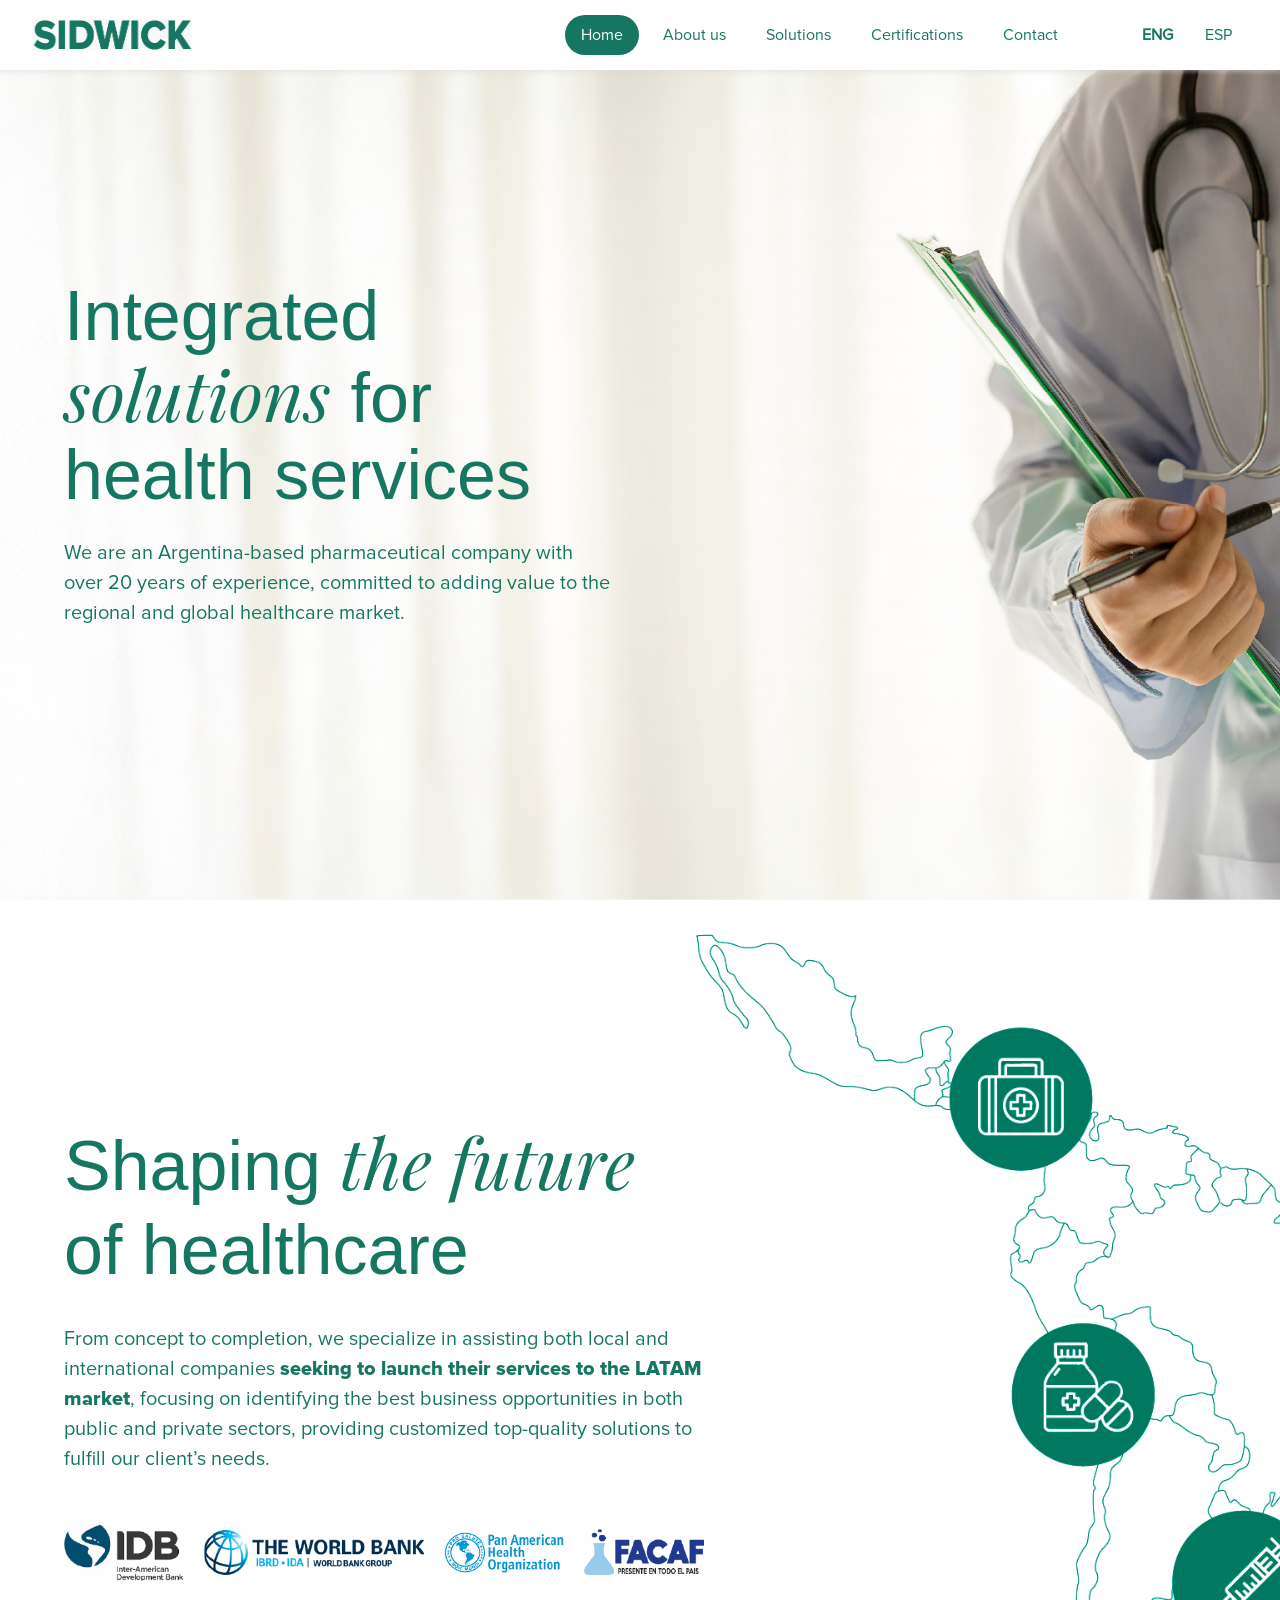
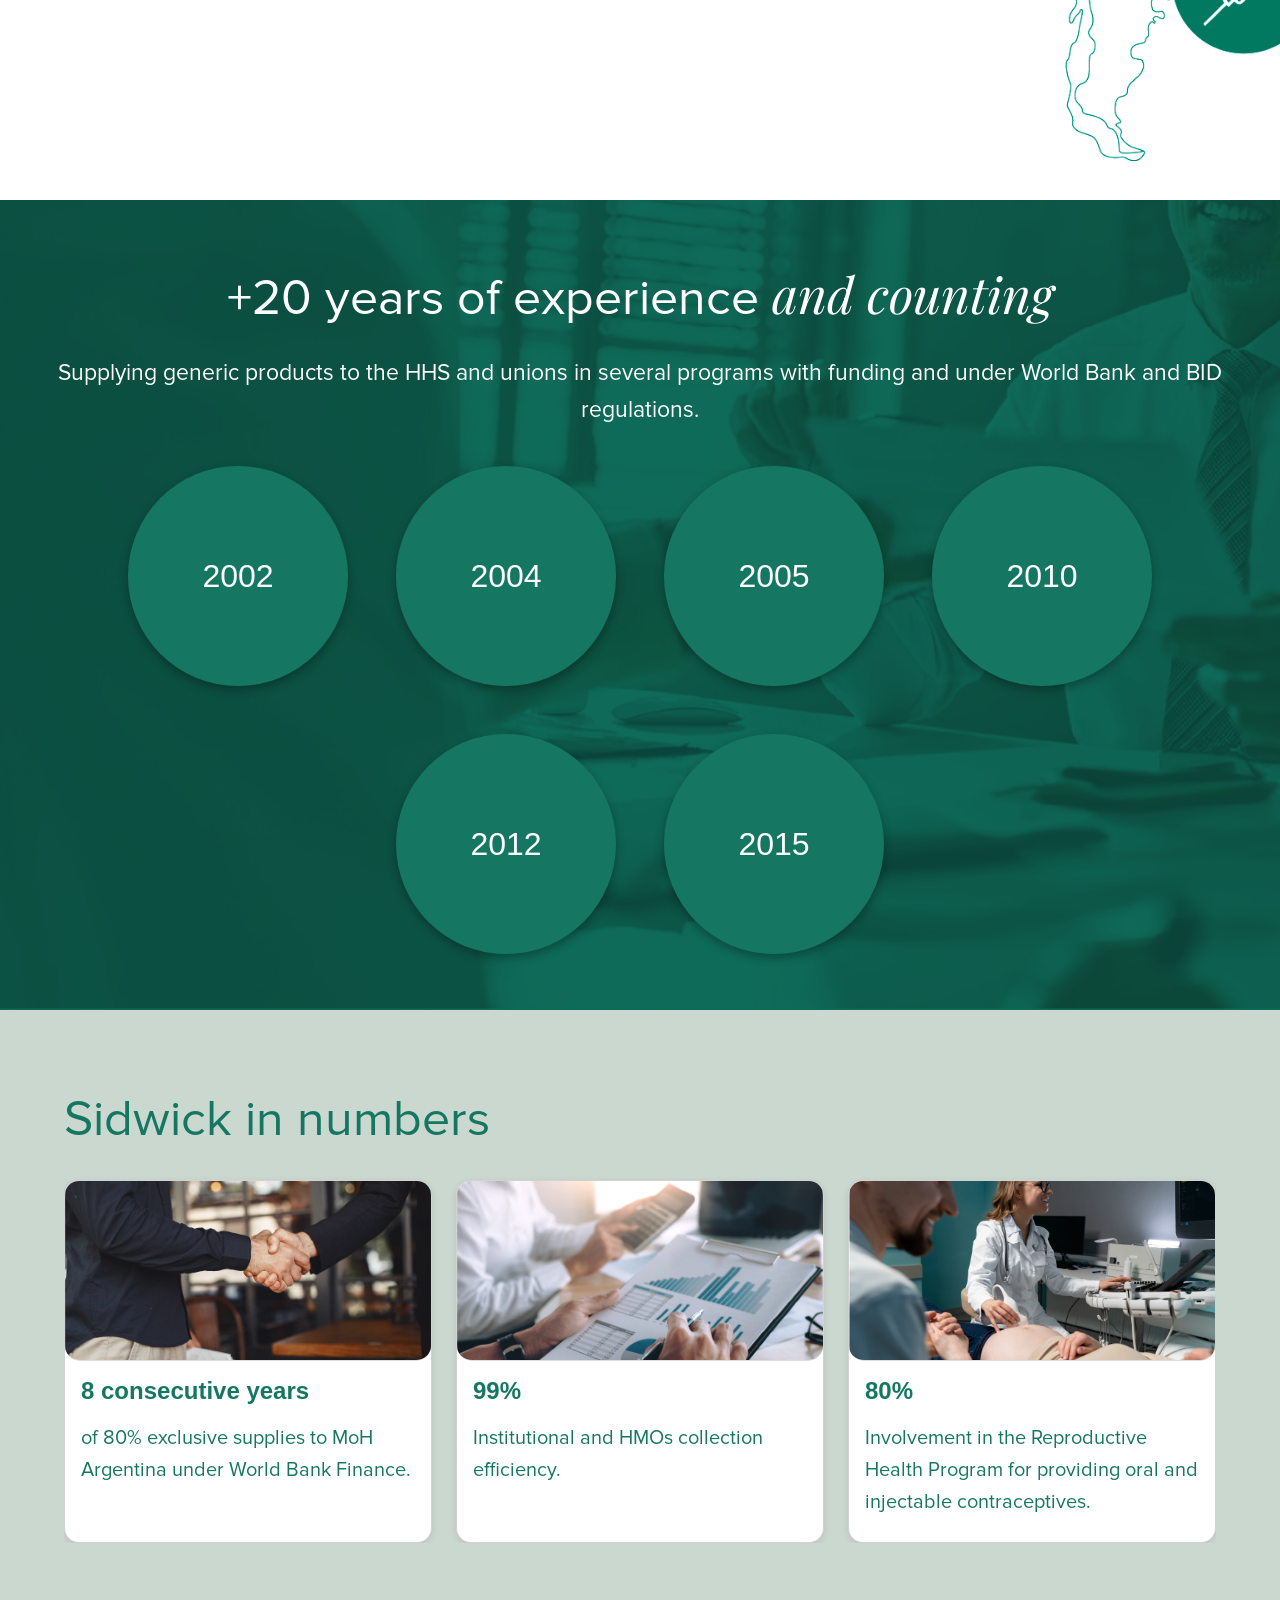
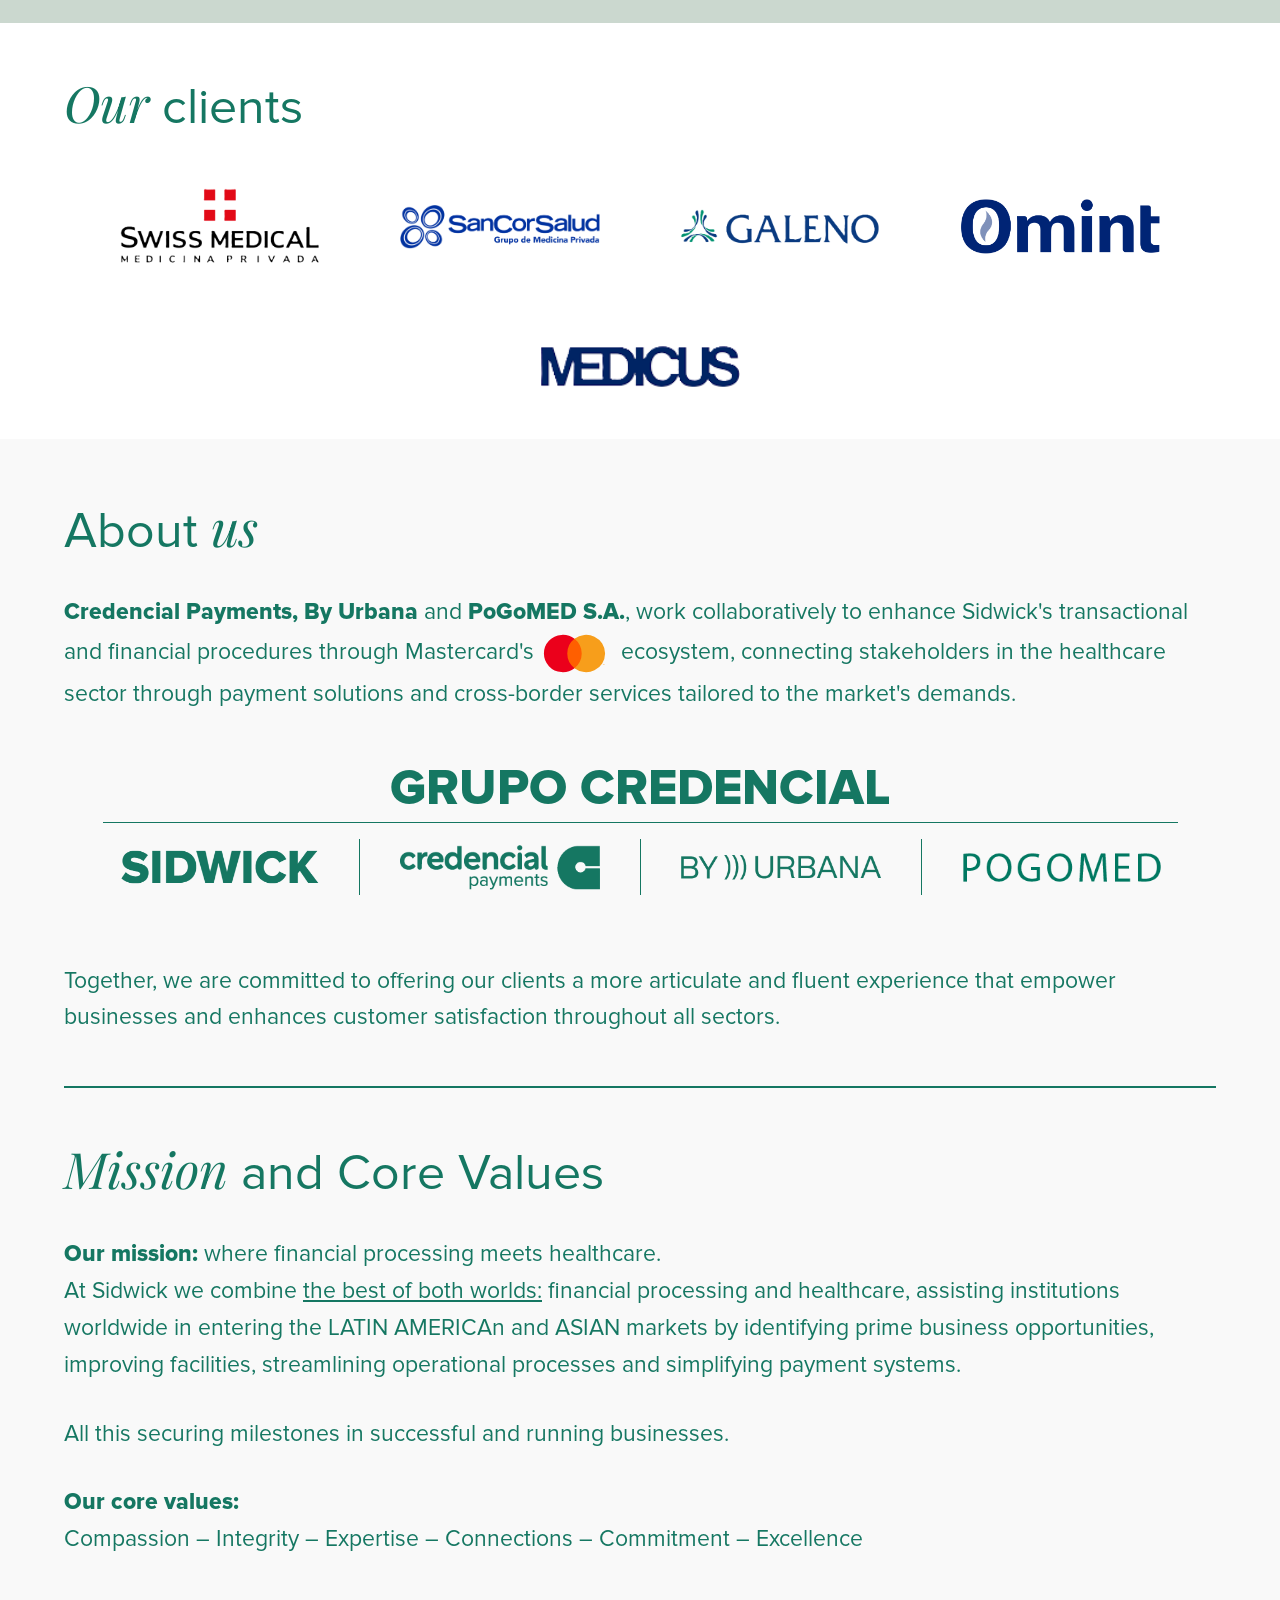
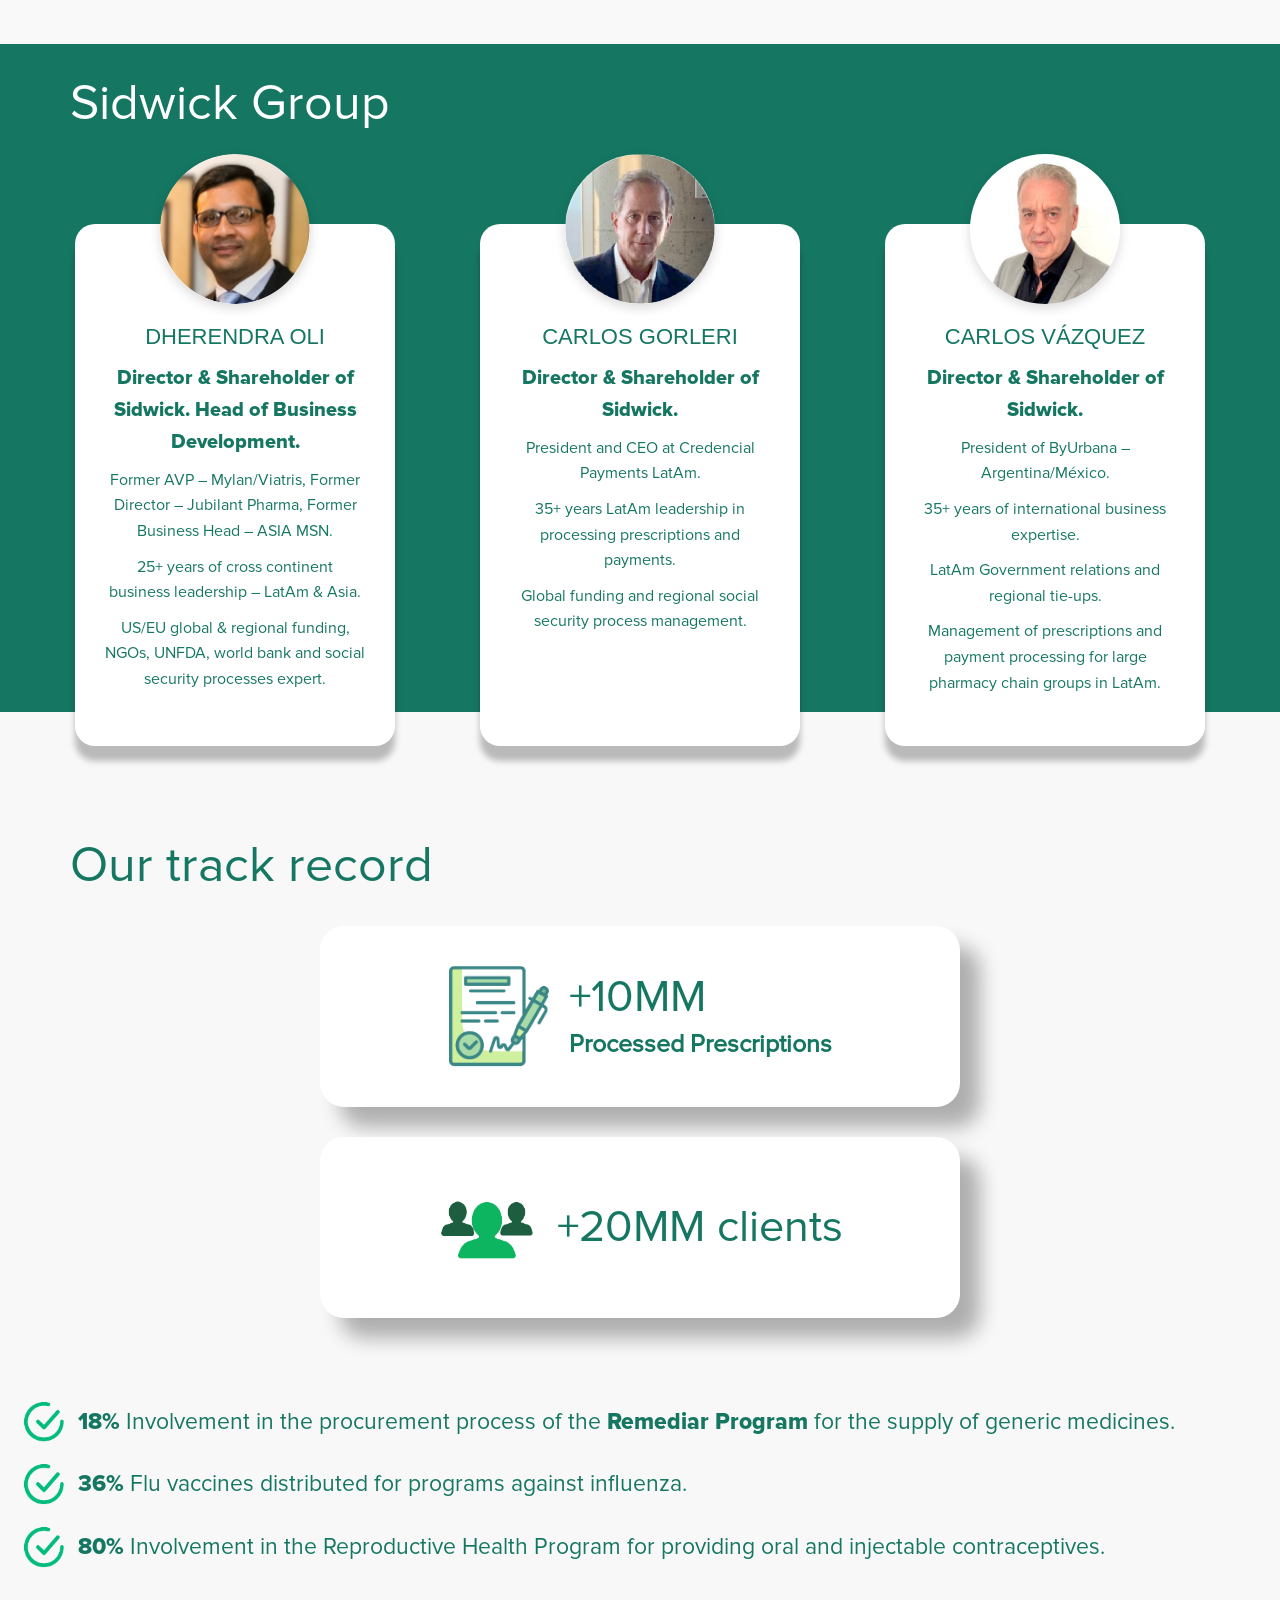
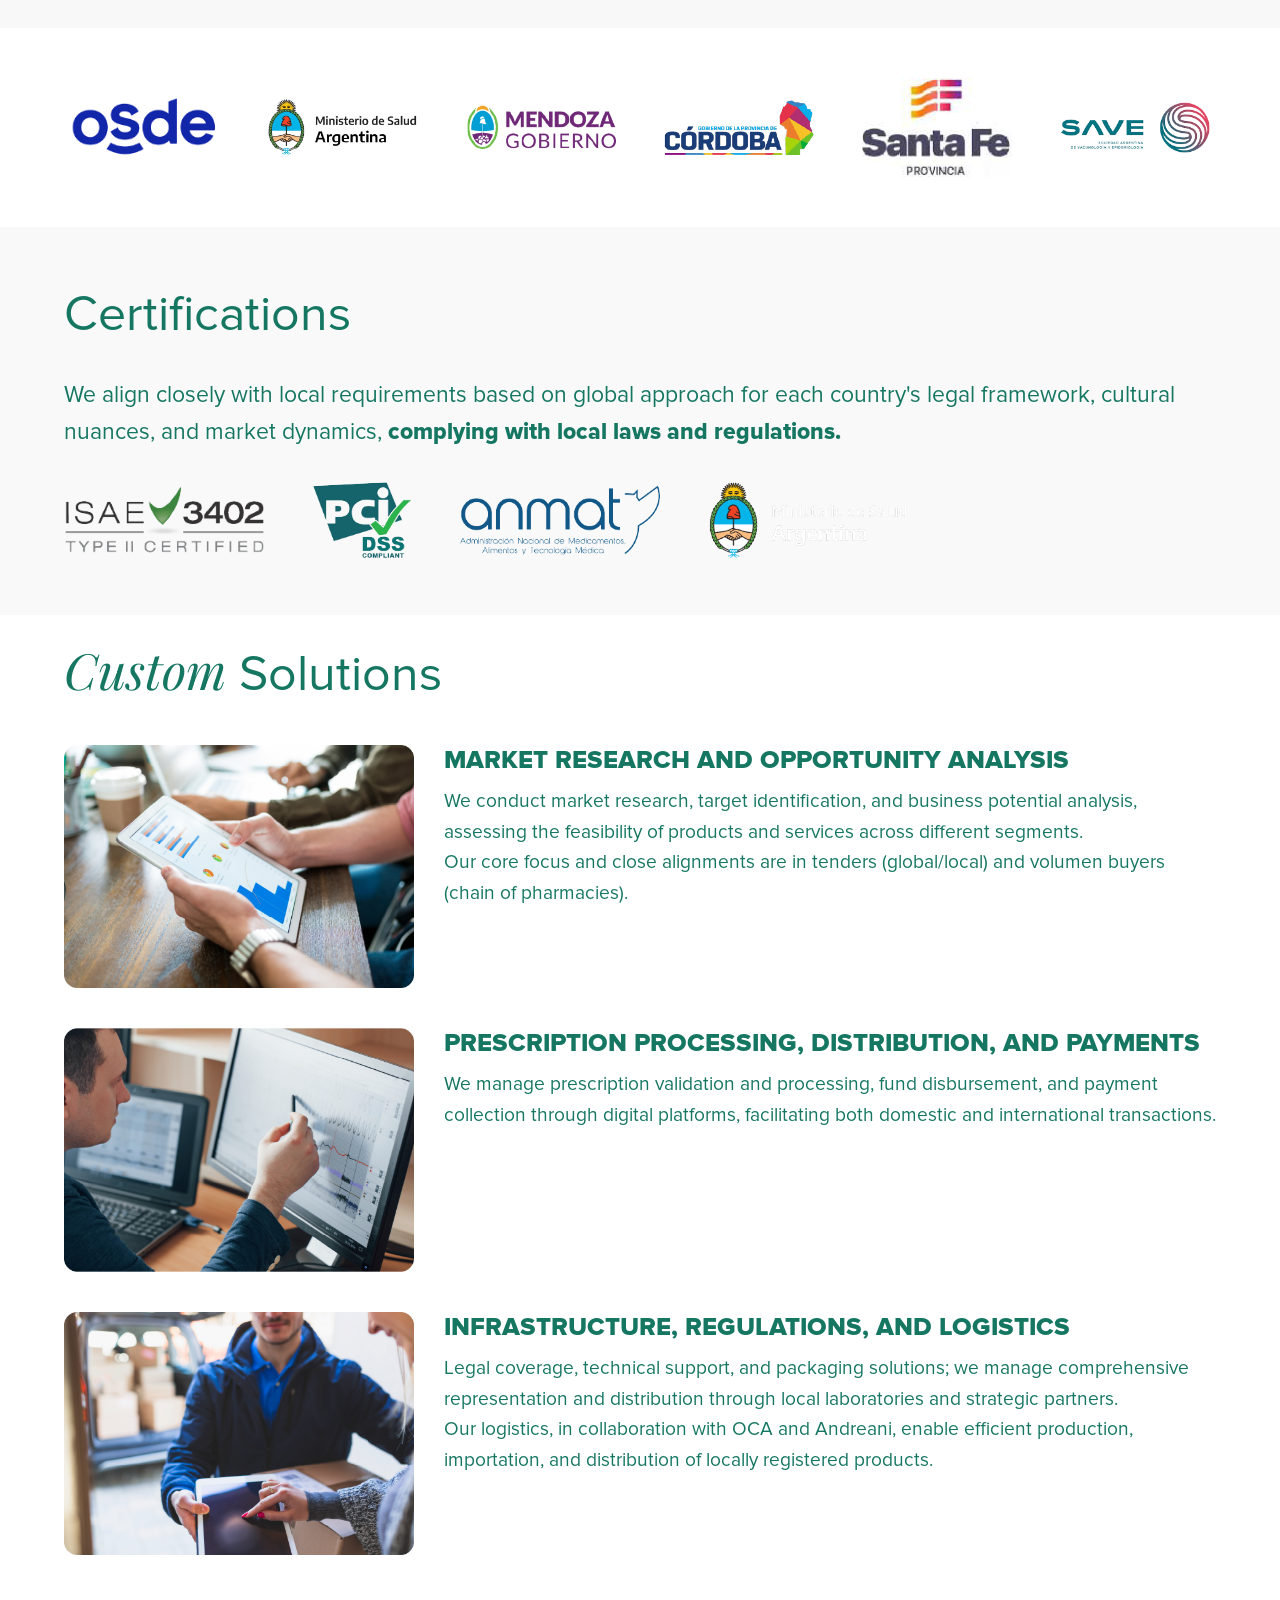
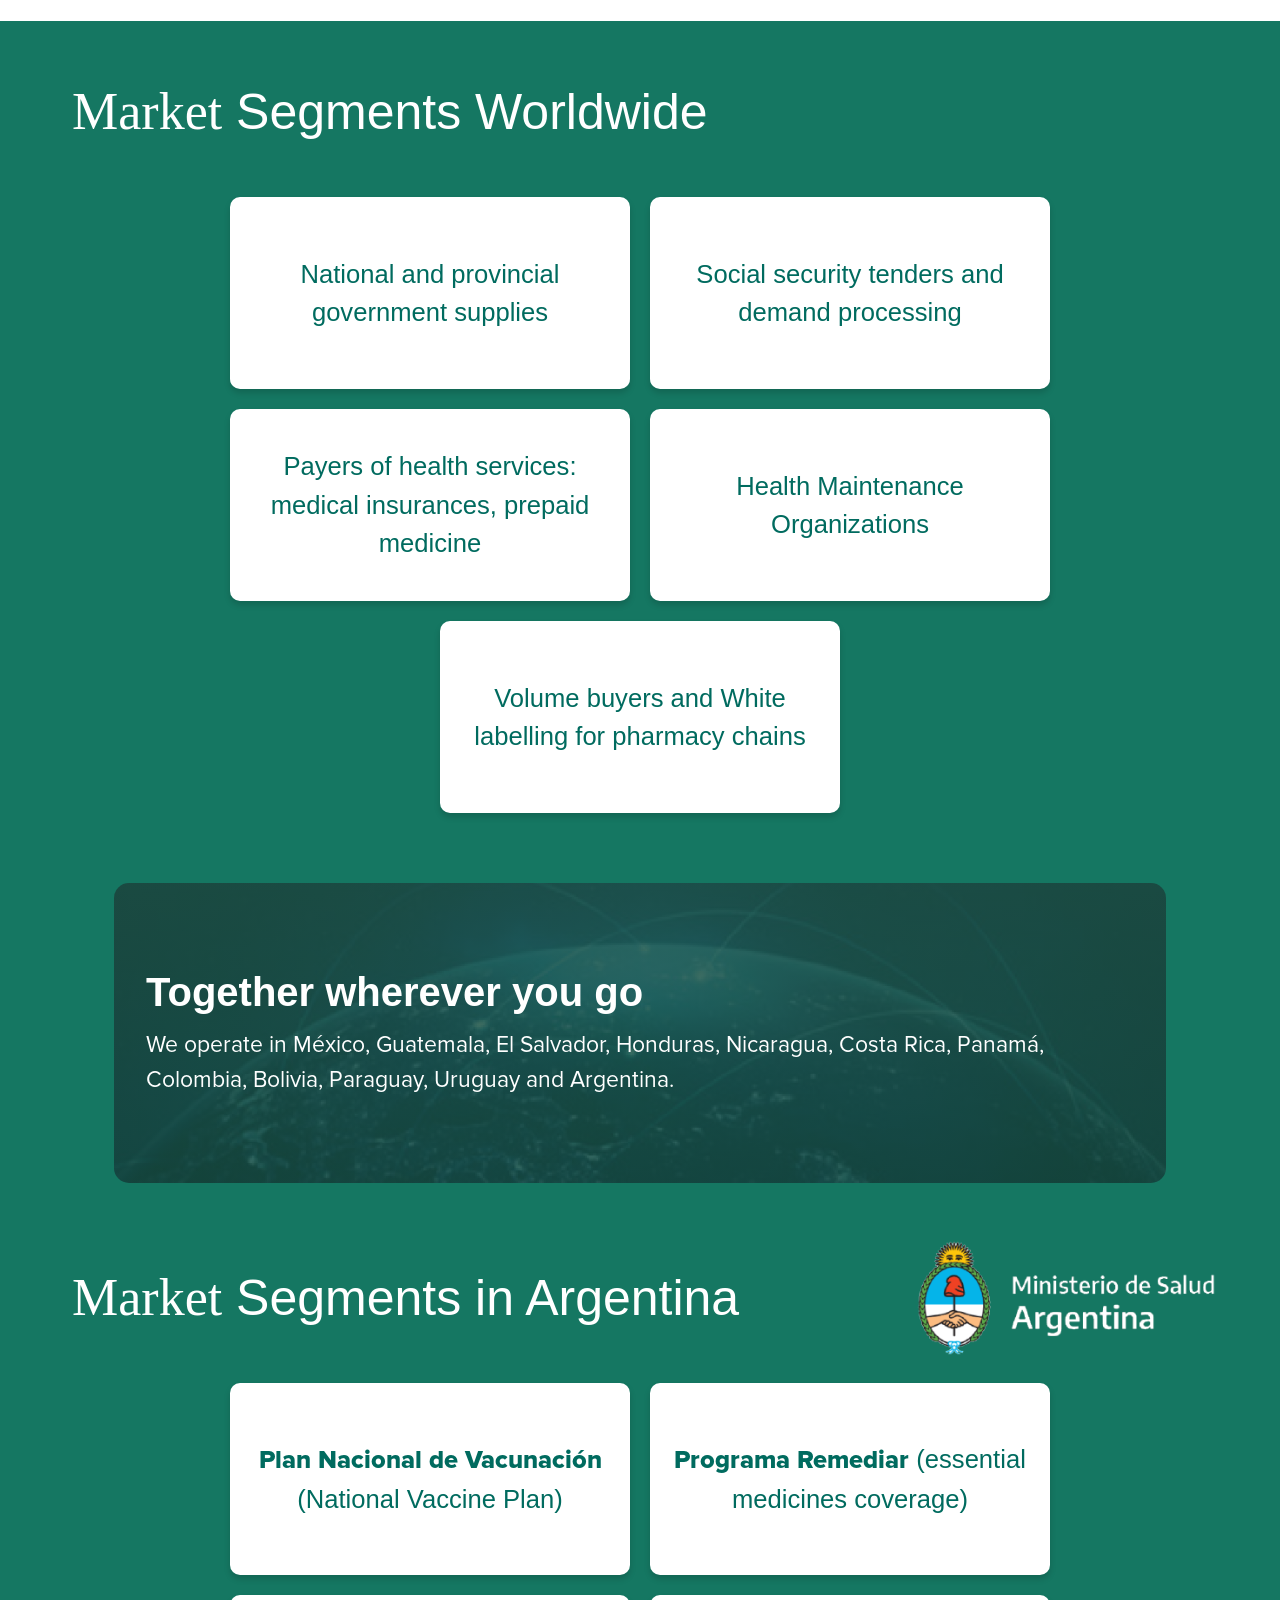
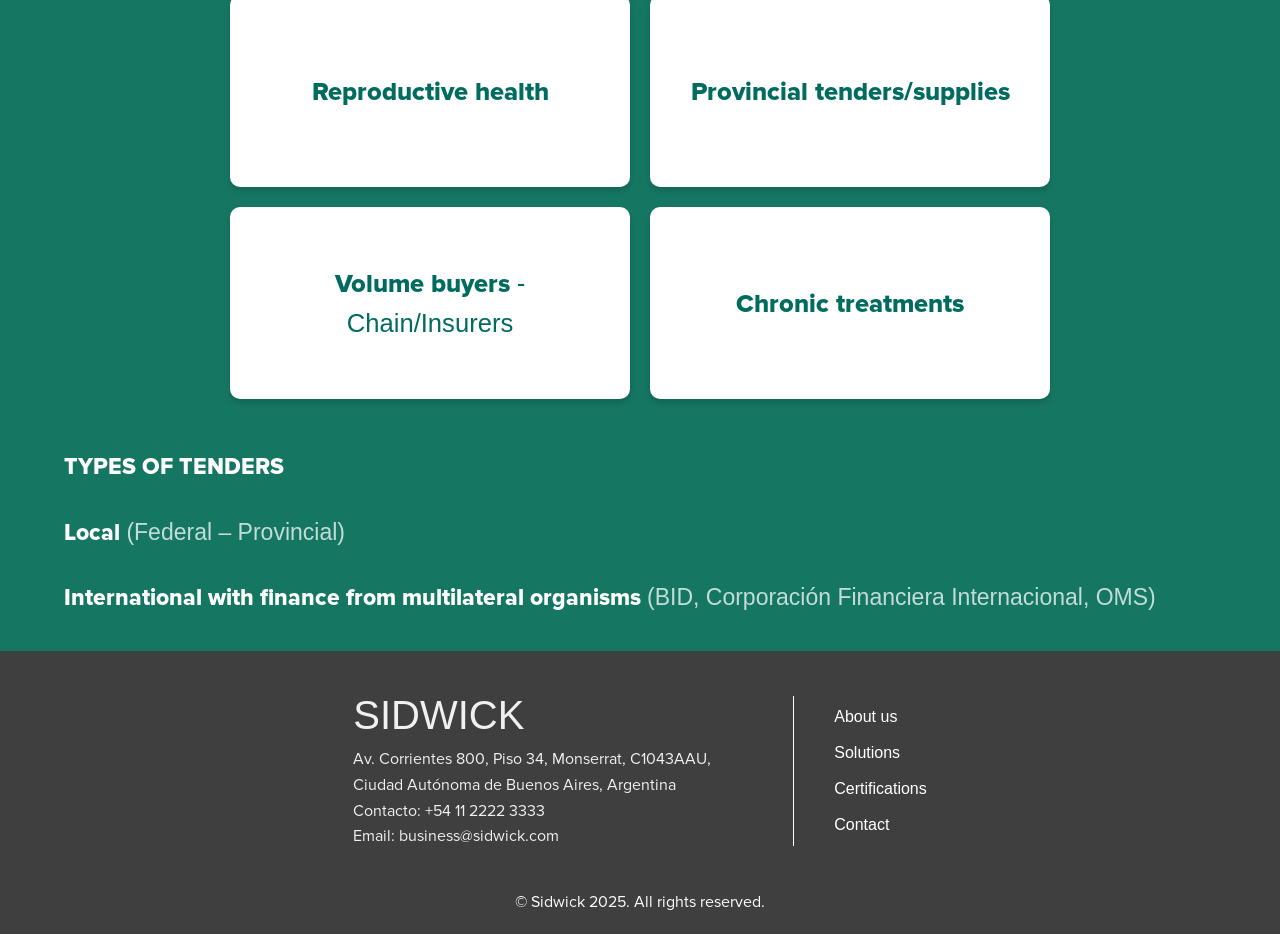
==== commit fc626171: "teste" ====
--- a/index.html
+++ b/index.html
@@ -185,14 +185,14 @@
                                 <!-- último: verso com texto -->
                                 <div class="flip-card">
                                     <div class="flip-inner">
-                                        <div class="flip-front circle circle4 ">Agreement for the representation of
+                                        <div class="flip-front circle circle3">2015</div>
+                                        <div class="flip-back circle circle4 ">
+                                            Agreement for the representation of
                                             <span style="font-weight: bold">HiGlance
                                                 Laboratories</span>, from India, in the
                                             Ecuadorian market.
                                         </div>
-                                        <div class="flip-back circle circle4" style="background-color: #157762;">
-                                            <p style="font-size: 32px;color: #ffffff;">2015</p>
-                                        </div>
+
                                     </div>
                                 </div>
                             </div>
@@ -350,8 +350,8 @@
                             <span class="negrito">Our mission:</span> where financial processing meets healthcare.
                             <br>At Sidwick we combine
                             <u>the best of both worlds:</u>
-                            financial processing and healthcare, assisting institutions worldwide in entering the LATINA
-                            AMERICA and ASIAN markets by identifying prime business opportunities, improving facilities,
+                            financial processing and healthcare, assisting institutions worldwide in entering the LATIN
+                            AMERICAn and ASIAN markets by identifying prime business opportunities, improving facilities,
                             streamlining operational processes and simplifying payment systems.
                         </p>
                     </div>
@@ -374,7 +374,7 @@
                     <div class="person">
                         <img src="./images/perfil2.png" alt="Dherendra Oli">
                         <h3>DHERENDRA OLI</h3>
-                        <p class="negrito">Director & Shareholder of Sidwick. Head of Business Development.</p>
+                        <p class="negrito" style="font-size:20px;">Director & Shareholder of Sidwick. Head of Business Development.</p>
                         <p>Former AVP – Mylan/Viatris, Former Director – Jubilant Pharma, Former Business Head – ASIA
                             MSN.</p>
                         <p>25+ years of cross continent business leadership – LatAm & Asia.</p>
@@ -397,7 +397,7 @@
                     <div class="person">
                         <img src="./images/perfil3.png" alt="Carlos Vázquez">
                         <h3>CARLOS VÁZQUEZ</h3>
-                        <p class="negrito">Director & Shareholder of Sidwick.</p>
+                        <p class="negrito" style="font-size:20px;">Director & Shareholder of Sidwick.</p>
                         <p>President of ByUrbana – Argentina/México.</p>
                         <p>35+ years of international business expertise.</p>
                         <p>LatAm Government relations and regional tie-ups.</p>
@@ -492,105 +492,132 @@
 
         </section>
 
-        <!-- Solutions -->
-        <section class="solutions" id="solutions">
-            <div>
-                <h2 style="font-size: 50px;"><span class="font-style">Custom</span> Solutions</h2>
+        <section class="about-us-first-container ">
+            <div class="about-us-header">
+                <h2>Certifications</h2>
+                <p>We align closely with local requirements based on global approach for each country's legal
+                    framework, cultural nuances, and market dynamics,
+                    <span class="negrito">complying with local laws and regulations.</span>
+
+                </p>
+                <div class="certifications-img cert">
+                    <div class="certifications-img">
+                        <img src="./images/d.png" alt="Credencial Payments" />
+                        <img src="./images/c.png" alt="Credencial Payments"  style="width: 100px;"/>
+                    </div>
+                    <div class="certifications-img">
+                        <img src="./images/a.png" alt="By Urbana" />
+                        <img src="./images/logo10.png" alt="Pogomed" />
+                    </div>
+                </div>
             </div>
-            <div class="solution-item">
-                <img src="./images/img-solutions-1.png" alt="market">
-                <div class="text-content">
-                    <h3 class="negrito">Market Research and Opportunity Analysis</h3>
-                    <p>We conduct market research, target identification, and business potential analysis, assessing the
-                        feasibility of products and services across different segments. <br>Our core focus and close
-                        alignments are in tenders (global/local) and volumen buyers (chain of pharmacies).</p>
-                </div>
-            </div>
-
-            <div class="solution-item">
-                <img src="./images/img-solutions-2.png" alt="business">
-                <div class="text-content">
-                    <h3 class="negrito">Prescription Processing, Distribution, and Payments</h3>
-                    <p>We manage prescription validation and processing, fund disbursement, and payment collection
-                        through digital platforms, facilitating both domestic and international transactions.</p>
-                </div>
-            </div>
-
-            <div class="solution-item">
-                <img src="./images/img-solutions-3.png" alt="business">
-                <div class="text-content">
-                    <h3 class="negrito">Infrastructure, Regulations, and Logistics</h3>
-                    <p>Legal coverage, technical support, and packaging solutions; we manage comprehensive
-                        representation and distribution through local laboratories and strategic partners.<br> Our
-                        logistics, in collaboration with OCA and Andreani, enable efficient production, importation, and
-                        distribution of locally registered products.</p>
-                </div>
-            </div>
-
-        </section>
-
-        <!-- Market Segments Worldwide -->
-        <section class="certifications" id="certifications">
-
-            <h2><span class="font-pf" style="font-size: 52px;">Market</span> Segments Worldwide</h2>
-            <div class="MSW">
-                <div class="boxes-container">
-                    <div class="box">National and provincial government supplies</div>
-                    <div class="box">Social security tenders and demand processing</div>
-                    <div class="box">Payers of health services: medical insurances, prepaid medicine</div>
-                    <div class="box">Health Maintenance Organizations</div>
-                    <div class="box">Volume buyers and White labelling for pharmacy chains</div>
-                </div>
-            </div>
-
-            <div class="together-box">
+
+
+
+
+
+            <!-- Solutions -->
+            <section class="solutions" id="solutions">
                 <div>
-                    <h2 >Together wherever you go</h2>
-                </div>
-                <div>
-                    <p>We operate in México, Guatemala, El Salvador, Honduras, Nicaragua, Costa Rica, Panamá, Colombia,
-                        Bolivia, Paraguay, Uruguay and Argentina.</p>
-                </div>
-            </div>
-            <div class="text-logo">
-                <h2> <span class="font-pf" style="font-size: 52px;">Market</span> Segments in Argentina</h2>
-                <img src="./images/logo10.png" alt="business" style="width: 300px;">
-            </div>
-            <div class="MSA">
-                <div class="boxes-container">
-                    <div class="box">
-                        <div class="box-content"><span class="negrito">Plan Nacional de Vacunación</span> (National
-                            Vaccine Plan)</div>
-                    </div>
-                    <div class="box">
-                        <div class="box-content"><span class="negrito">Programa Remediar</span> (essential medicines
-                            coverage)</div>
-                    </div>
-                    <div class="box">
-                        <div class="box-content"><span class="negrito">Reproductive health</span></div>
-                    </div>
-                    <div class="box">
-                        <div class="box-content"><span class="negrito">Provincial tenders/supplies</span></div>
-                    </div>
-                    <div class="box">
-                        <div class="box-content"><span class="negrito">Volume buyers</span> - Chain/Insurers</div>
-                    </div>
-                    <div class="box">
-                        <div class="box-content"><span class="negrito">Chronic treatments</span></div>
-                    </div>
-                </div>
-
-            </div>
-
-            <div class="types">
-                <p><span>TYPES OF TENDERS</span></p>
-                <p><span>Local</span> (Federal – Provincial)</p>
-                <p><span>International with finance from multilateral organisms </span> (BID, Corporación Financiera
-                    Internacional, OMS)</p>
-            </div>
-
-
-        </section>
+                    <h2 style="font-size: 50px;"><span class="font-style">Custom</span> Solutions</h2>
+                </div>
+                <div class="solution-item">
+                    <img src="./images/img-solutions-1.png" alt="market">
+                    <div class="text-content">
+                        <h3 class="negrito">Market Research and Opportunity Analysis</h3>
+                        <p>We conduct market research, target identification, and business potential analysis, assessing
+                            the
+                            feasibility of products and services across different segments. <br>Our core focus and close
+                            alignments are in tenders (global/local) and volumen buyers (chain of pharmacies).</p>
+                    </div>
+                </div>
+
+                <div class="solution-item">
+                    <img src="./images/img-solutions-2.png" alt="business">
+                    <div class="text-content">
+                        <h3 class="negrito">Prescription Processing, Distribution, and Payments</h3>
+                        <p>We manage prescription validation and processing, fund disbursement, and payment collection
+                            through digital platforms, facilitating both domestic and international transactions.</p>
+                    </div>
+                </div>
+
+                <div class="solution-item">
+                    <img src="./images/img-solutions-3.png" alt="business">
+                    <div class="text-content">
+                        <h3 class="negrito">Infrastructure, Regulations, and Logistics</h3>
+                        <p>Legal coverage, technical support, and packaging solutions; we manage comprehensive
+                            representation and distribution through local laboratories and strategic partners.<br> Our
+                            logistics, in collaboration with OCA and Andreani, enable efficient production, importation,
+                            and
+                            distribution of locally registered products.</p>
+                    </div>
+                </div>
+
+            </section>
+
+            <!-- Market Segments Worldwide -->
+            <section class="certifications" id="certifications">
+
+                <h2><span class="font-pf" style="font-size: 52px;">Market</span> Segments Worldwide</h2>
+                <div class="MSW">
+                    <div class="boxes-container">
+                        <div class="box">National and provincial government supplies</div>
+                        <div class="box">Social security tenders and demand processing</div>
+                        <div class="box">Payers of health services: medical insurances, prepaid medicine</div>
+                        <div class="box">Health Maintenance Organizations</div>
+                        <div class="box">Volume buyers and White labelling for pharmacy chains</div>
+                    </div>
+                </div>
+
+                <div class="together-box">
+                    <div>
+                        <h2>Together wherever you go</h2>
+                    </div>
+                    <div>
+                        <p>We operate in México, Guatemala, El Salvador, Honduras, Nicaragua, Costa Rica, Panamá,
+                            Colombia,
+                            Bolivia, Paraguay, Uruguay and Argentina.</p>
+                    </div>
+                </div>
+                <div class="text-logo">
+                    <h2> <span class="font-pf" style="font-size: 52px;">Market</span> Segments in Argentina</h2>
+                    <img src="./images/logo10.png" alt="business" style="width: 300px;">
+                </div>
+                <div class="MSA">
+                    <div class="boxes-container">
+                        <div class="box">
+                            <div class="box-content"><span class="negrito">Plan Nacional de Vacunación</span> (National
+                                Vaccine Plan)</div>
+                        </div>
+                        <div class="box">
+                            <div class="box-content"><span class="negrito">Programa Remediar</span> (essential medicines
+                                coverage)</div>
+                        </div>
+                        <div class="box">
+                            <div class="box-content"><span class="negrito">Reproductive health</span></div>
+                        </div>
+                        <div class="box">
+                            <div class="box-content"><span class="negrito">Provincial tenders/supplies</span></div>
+                        </div>
+                        <div class="box">
+                            <div class="box-content"><span class="negrito">Volume buyers</span> - Chain/Insurers</div>
+                        </div>
+                        <div class="box">
+                            <div class="box-content"><span class="negrito">Chronic treatments</span></div>
+                        </div>
+                    </div>
+
+                </div>
+
+                <div class="types">
+                    <p><span>TYPES OF TENDERS</span></p>
+                    <p><span>Local</span> (Federal – Provincial)</p>
+                    <p><span>International with finance from multilateral organisms </span> (BID, Corporación Financiera
+                        Internacional, OMS)</p>
+                </div>
+
+
+            </section>
 
     </main>
     <!-- Footer -->
--- a/css/about-us.css
+++ b/css/about-us.css
@@ -82,6 +82,21 @@
   padding: 1rem;
 }
 
+.certifications-img {
+  display: flex;
+  align-items: center;
+  gap: 3rem;
+  flex-wrap:wrap;
+}
+
+.cert {
+  margin-top: 30px;
+margin-bottom: 30px;
+}
+
+.certifications-img img {
+  width: 200px;
+}
 .about-us-logos img {
   max-height: 3.75rem;
   width: 100%;
@@ -123,8 +138,8 @@
     to bottom,
     var(--color-primary) 0%,
     var(--color-primary) 90%,
-    var(--color-white) 80%,
-    var(--color-white) 100%
+    rgb(248, 248, 248) 90%,
+    rgb(248, 248, 248) 100%
   );
   position: relative;
   overflow: hidden;
@@ -270,7 +285,7 @@
 .stat-number {
   text-align: start;
   font-size: 45px; /* ~24px */
-margin: 0;
+  margin: 0;
   line-height: 1.2;
 }
 
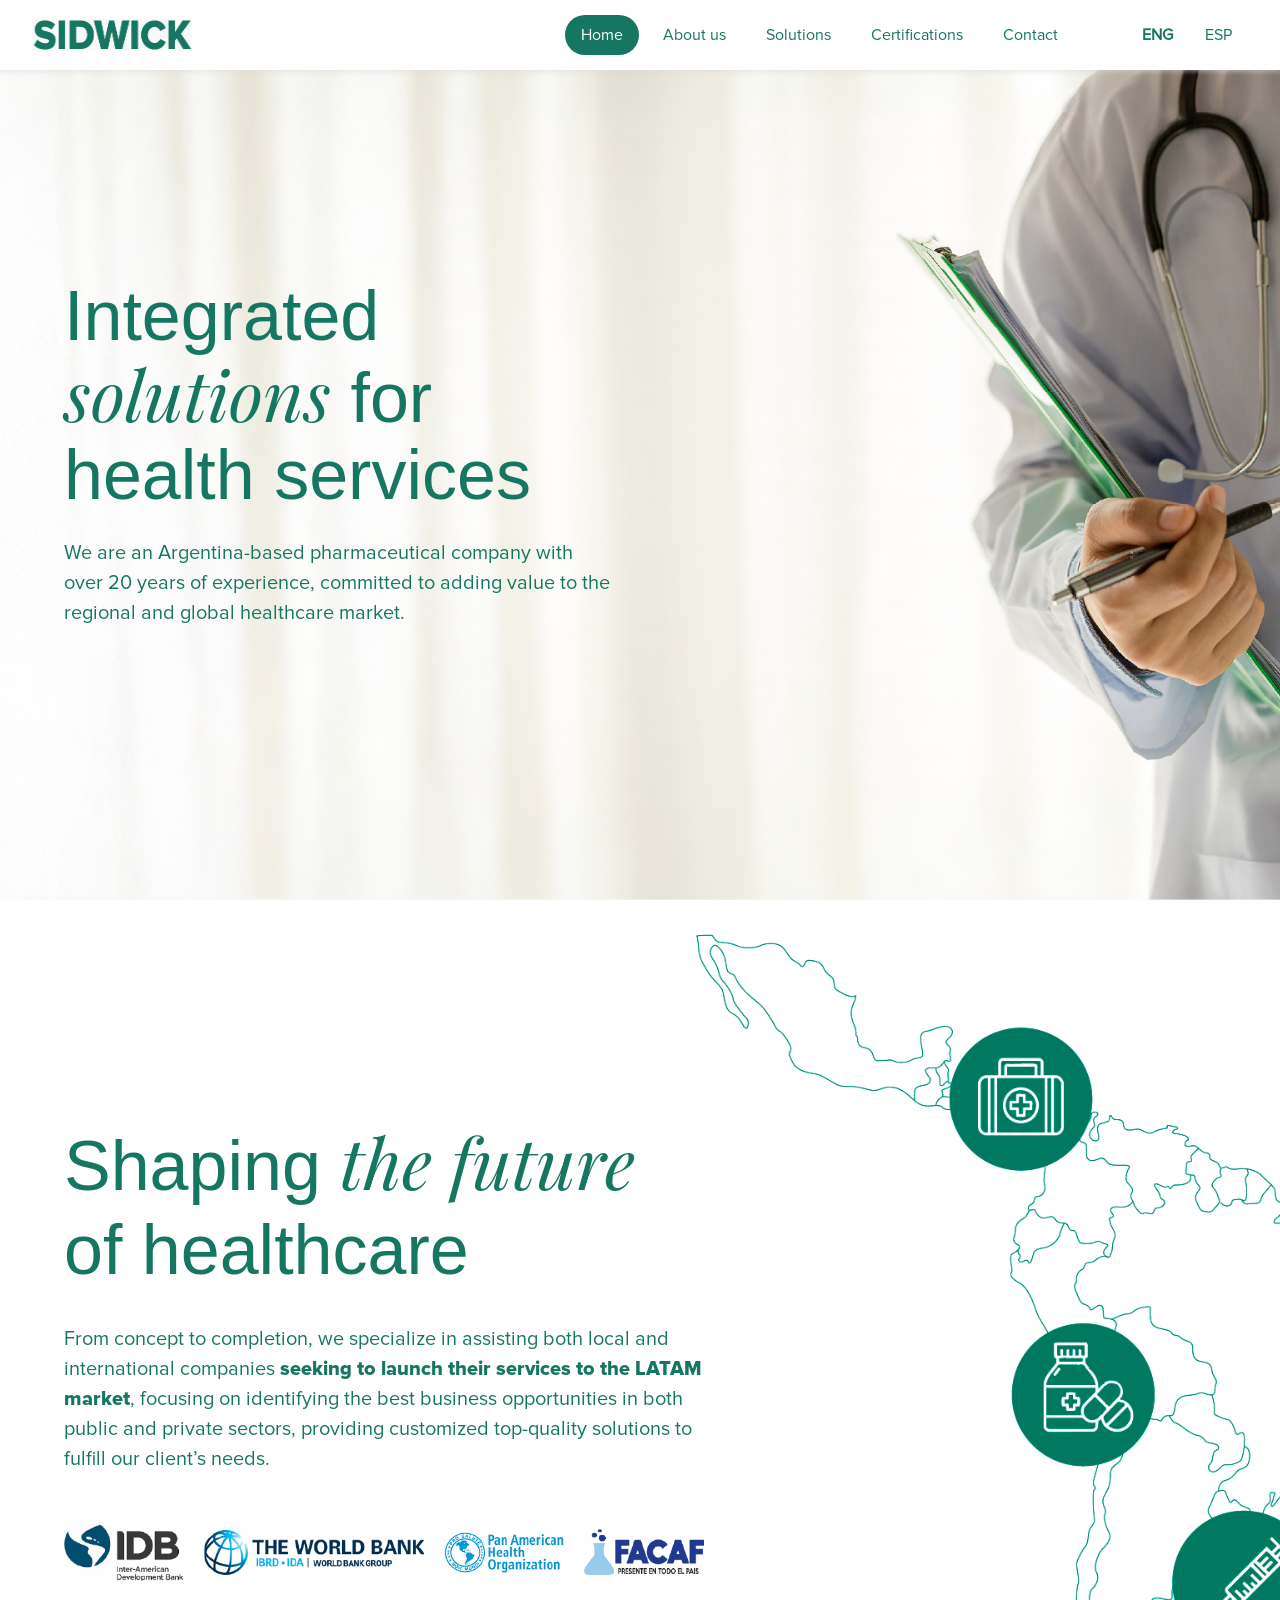
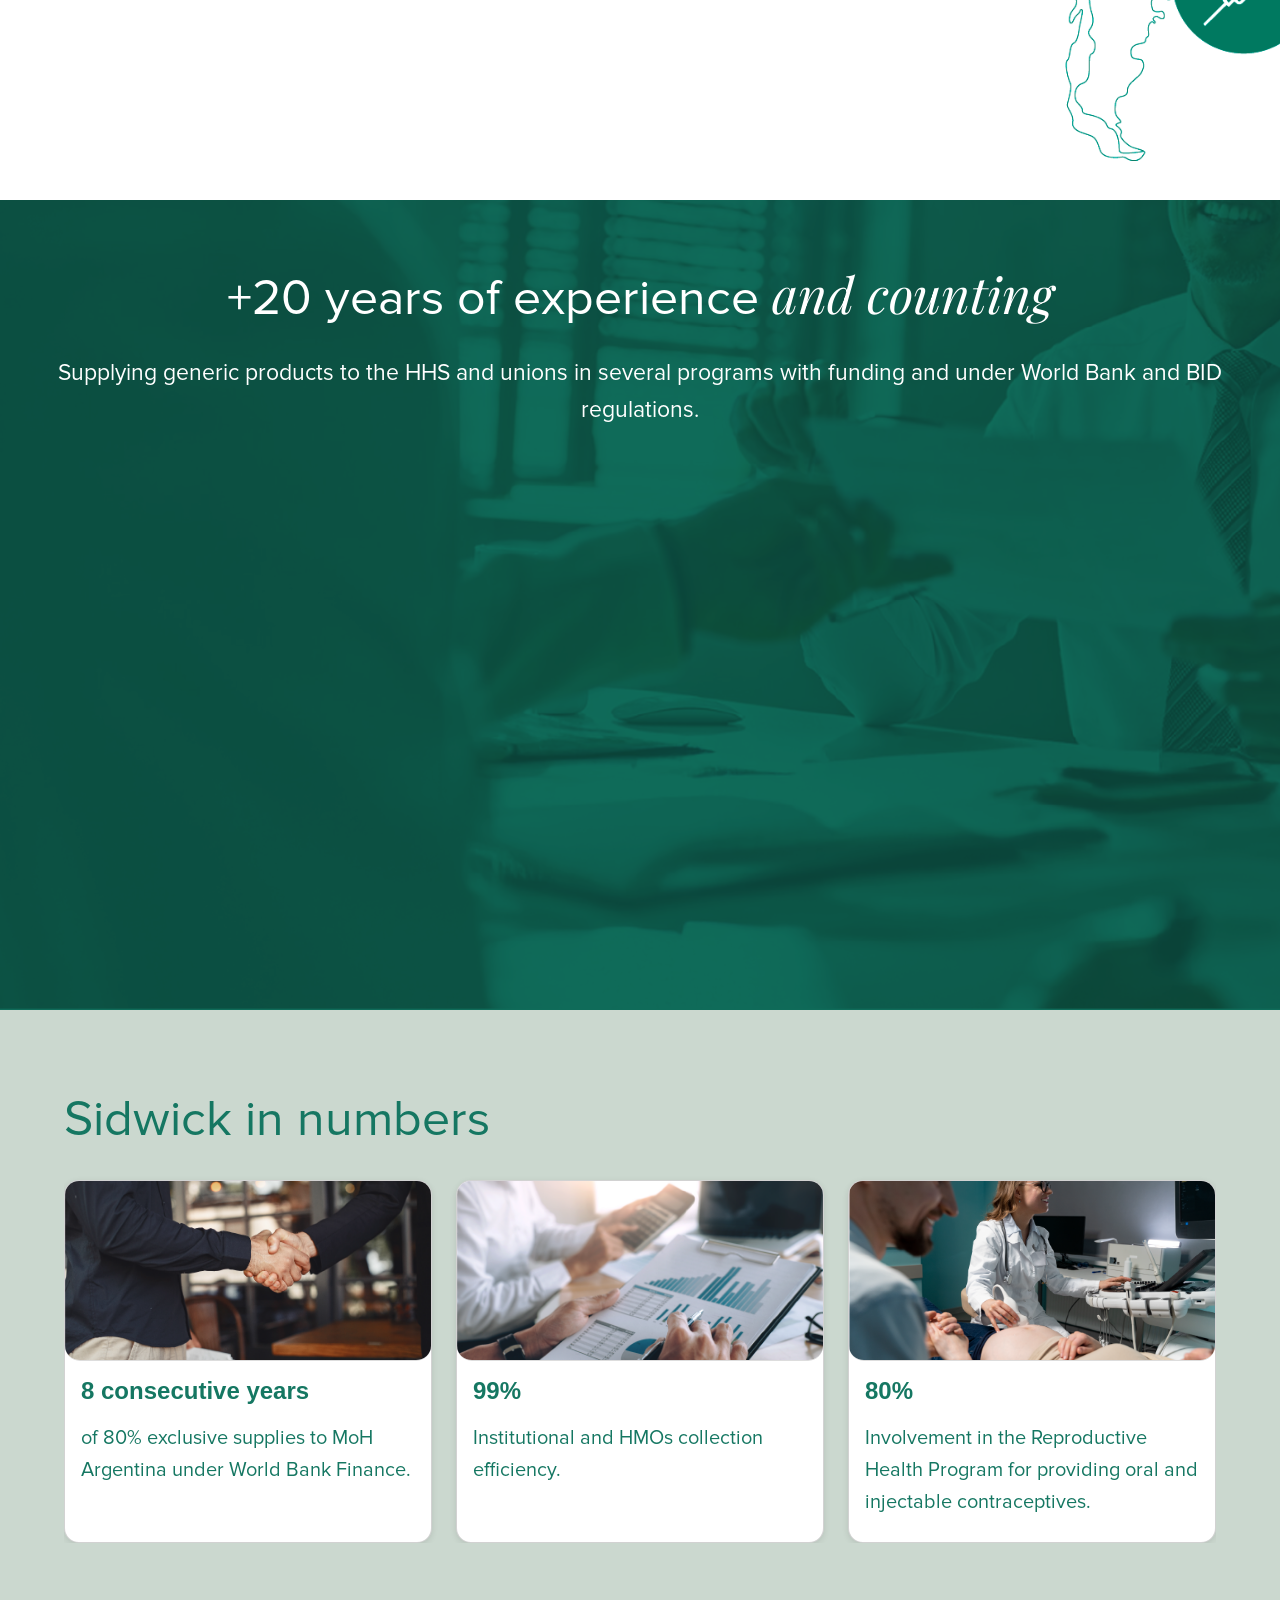
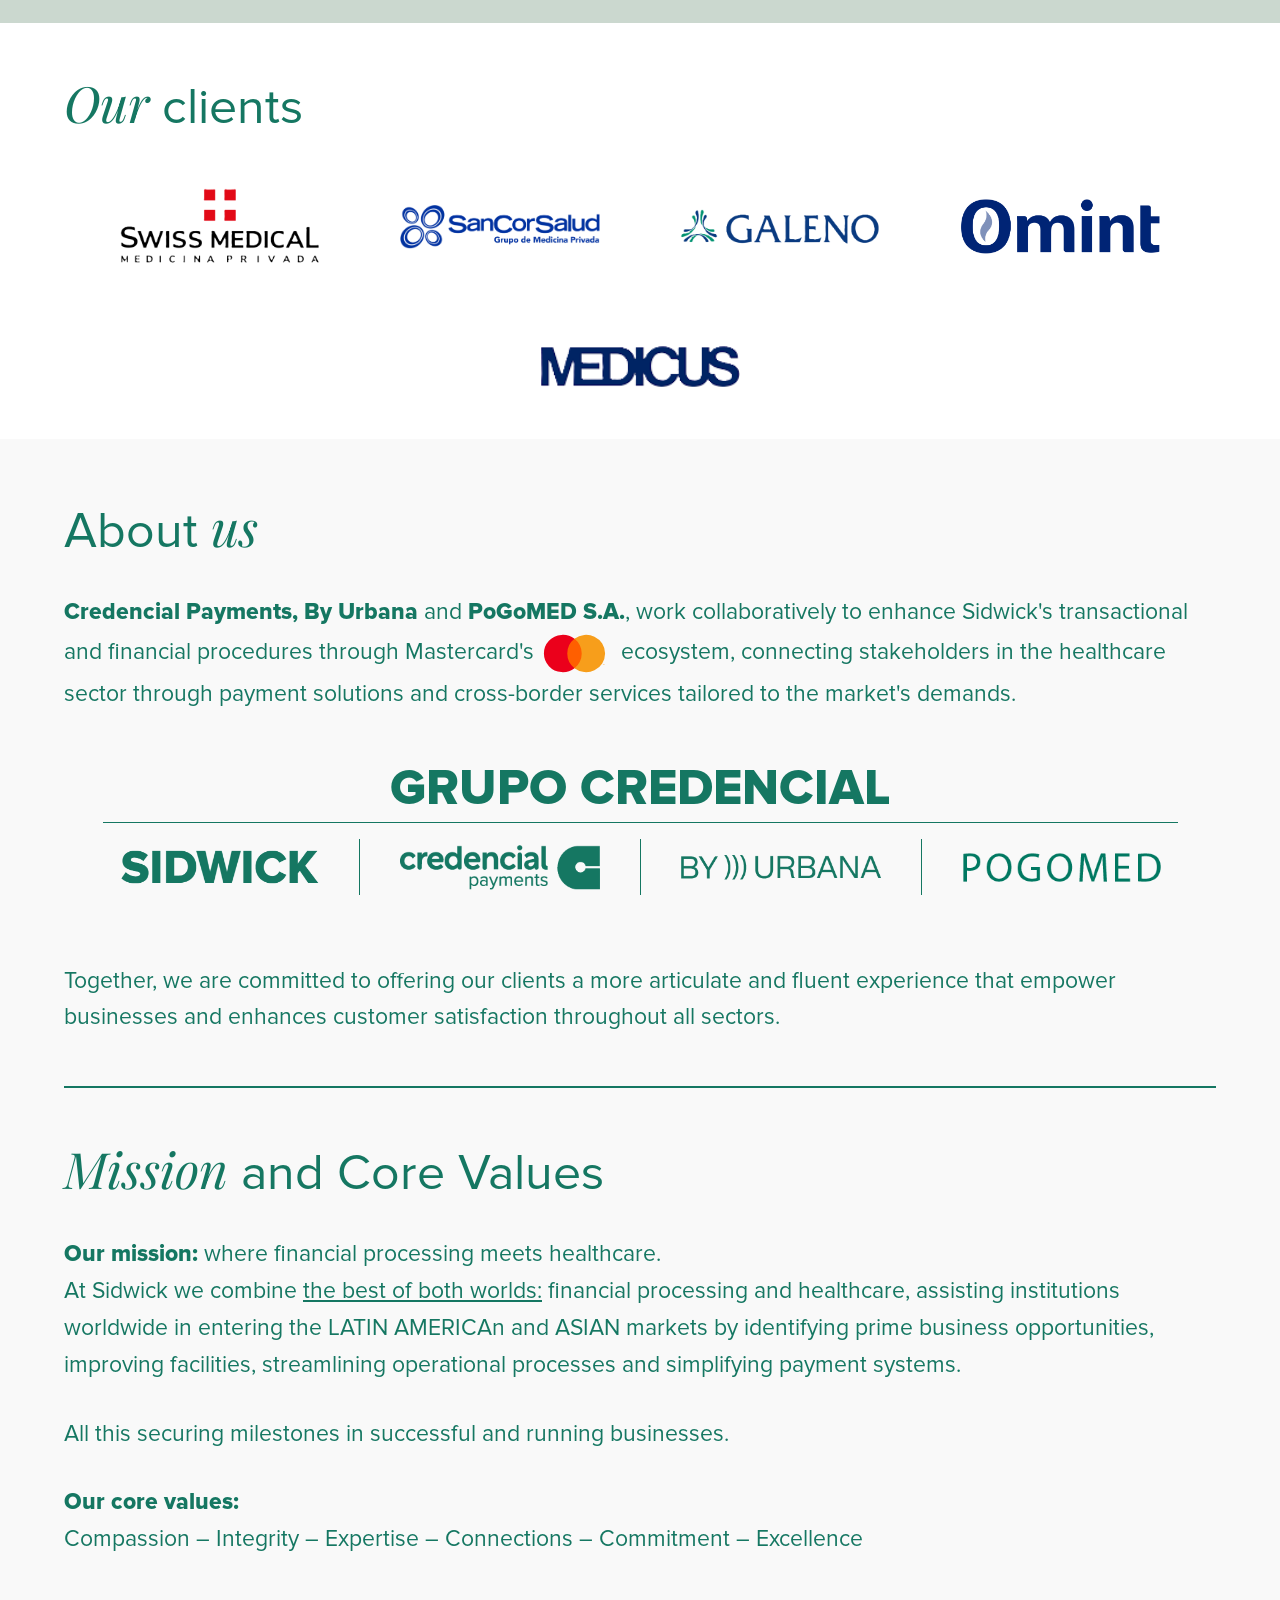
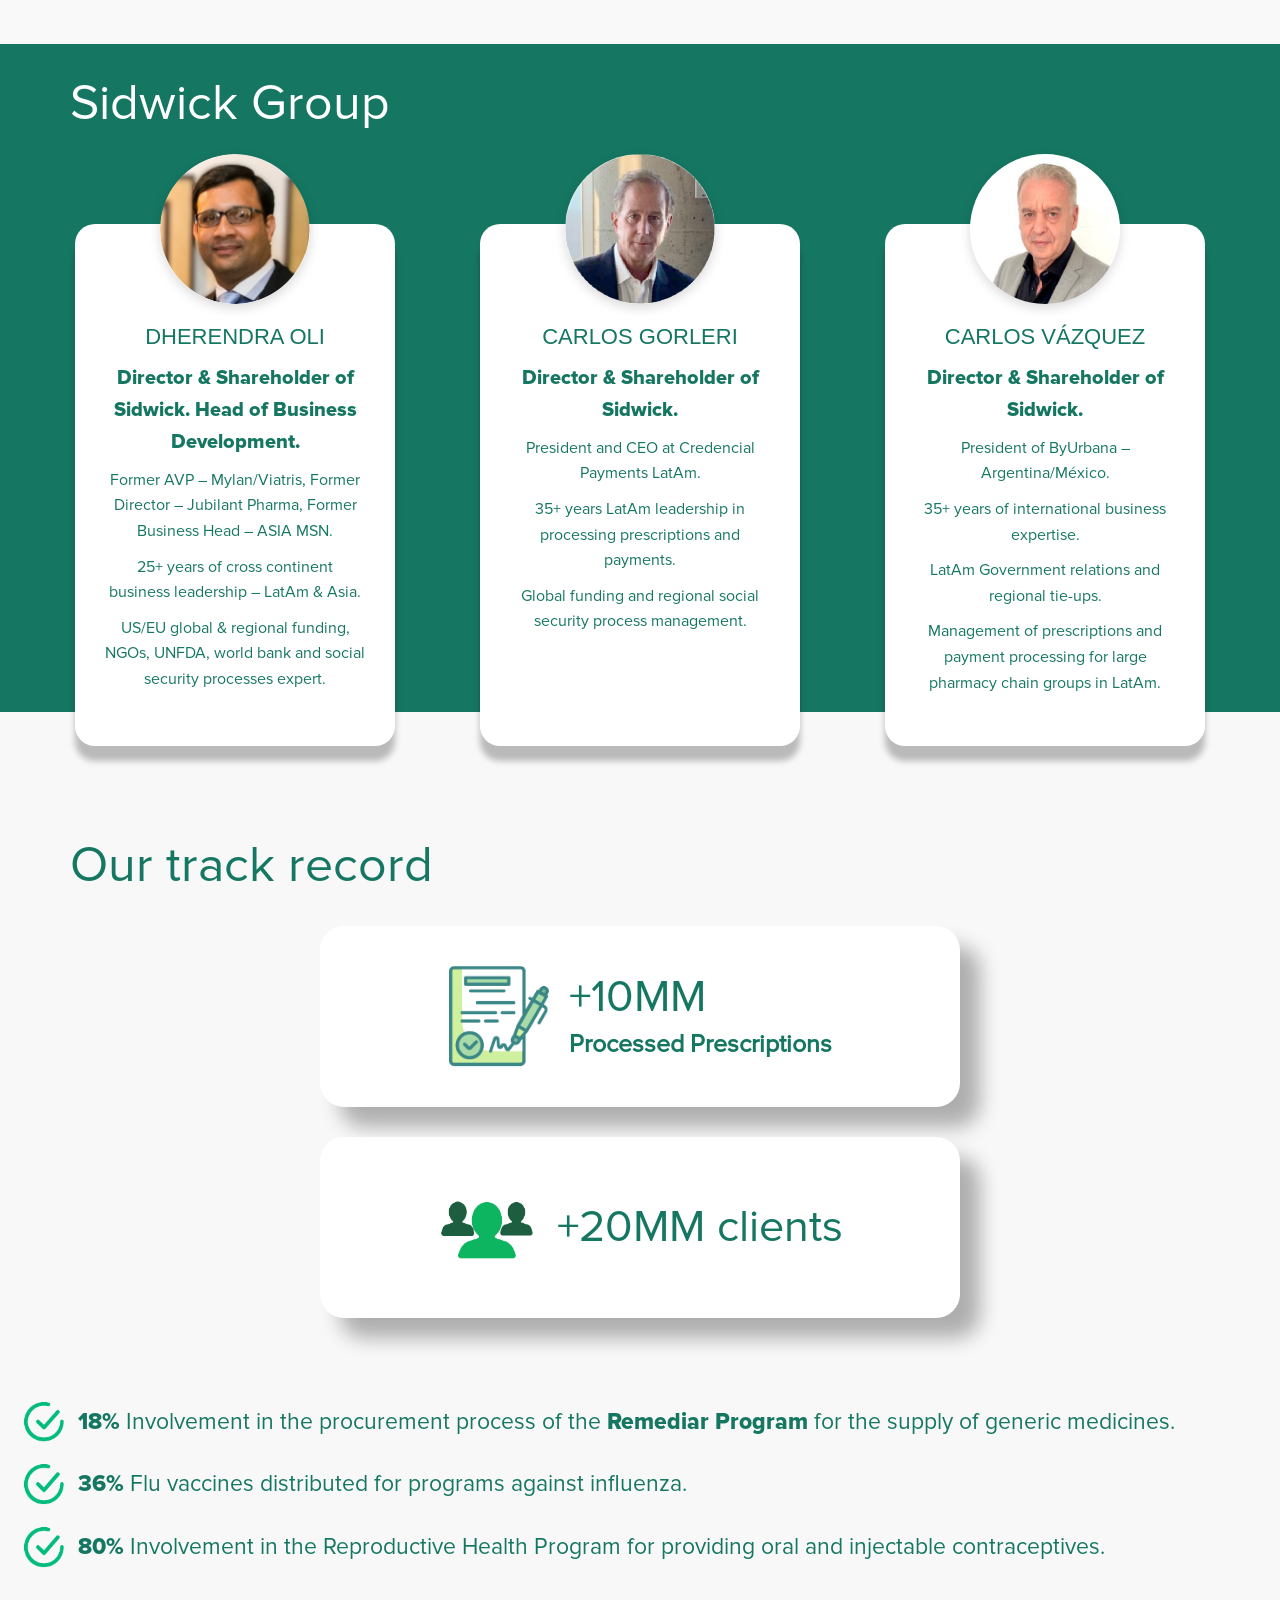
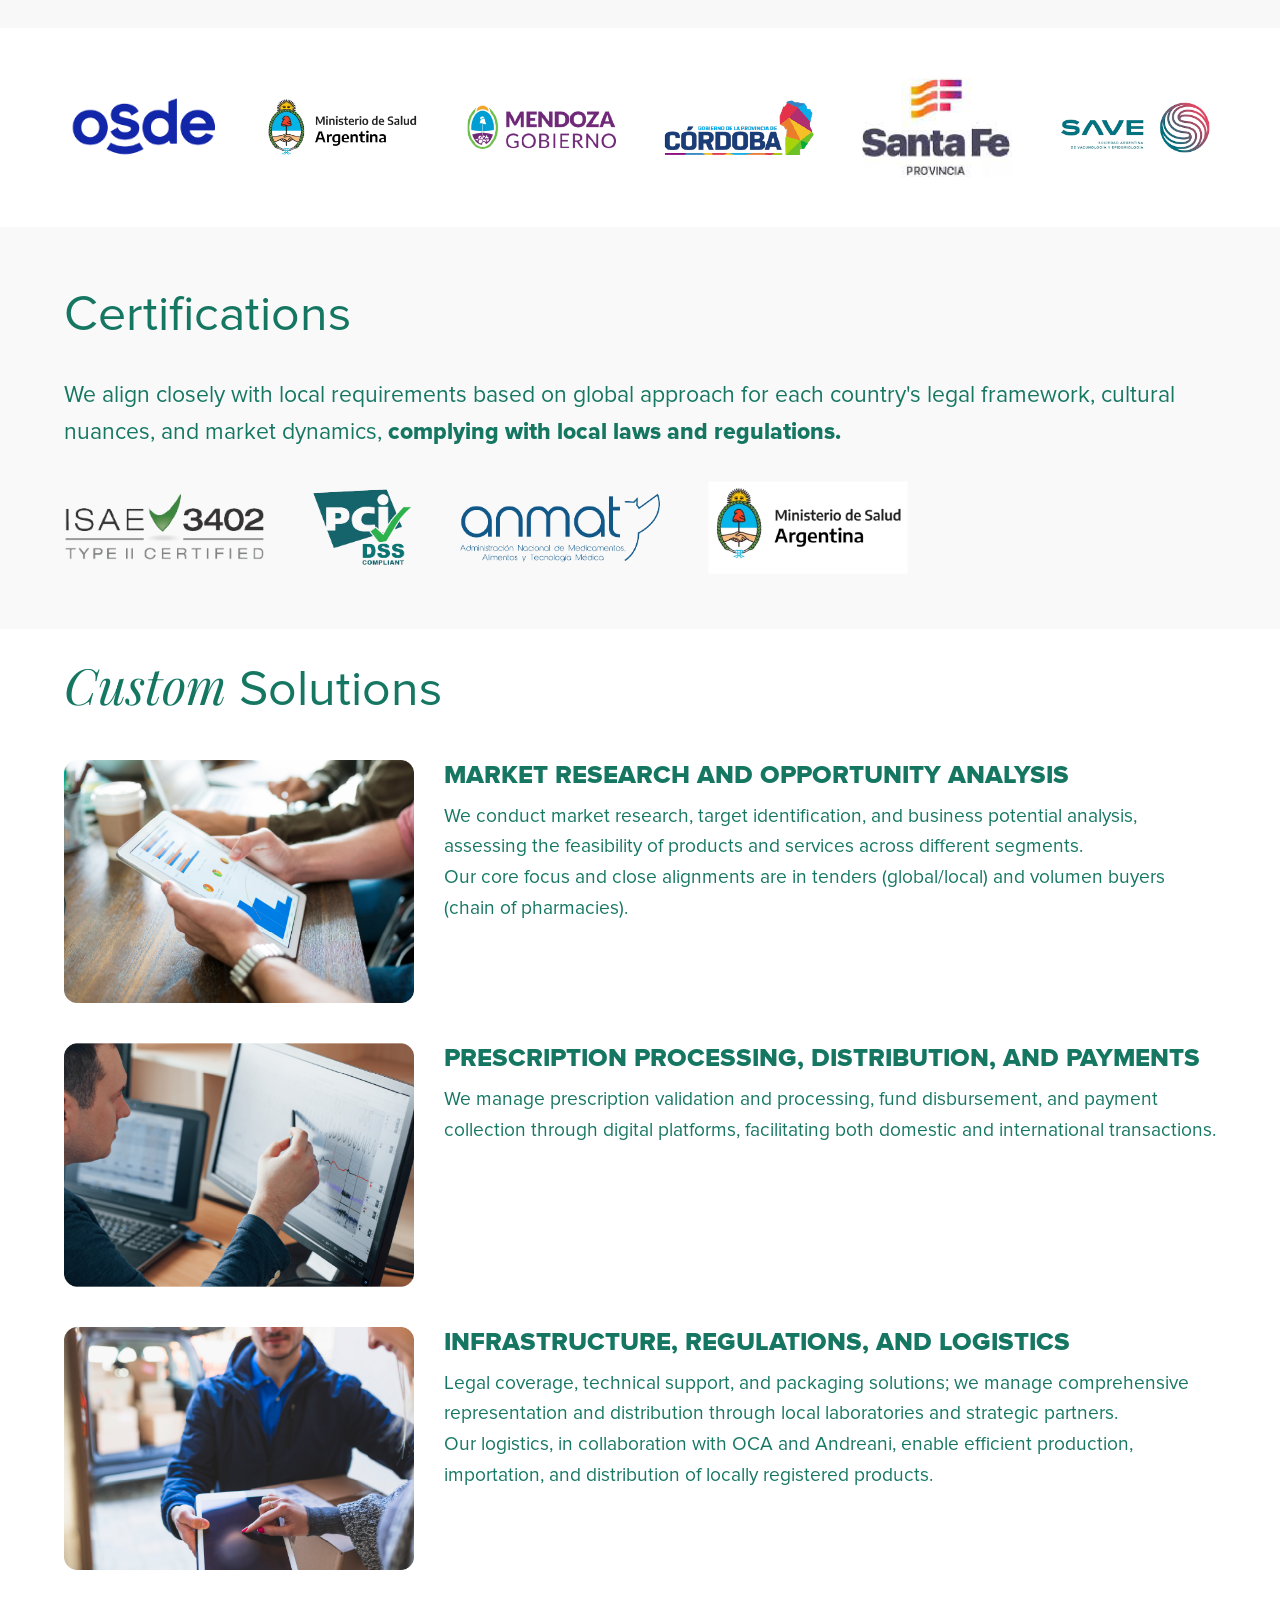
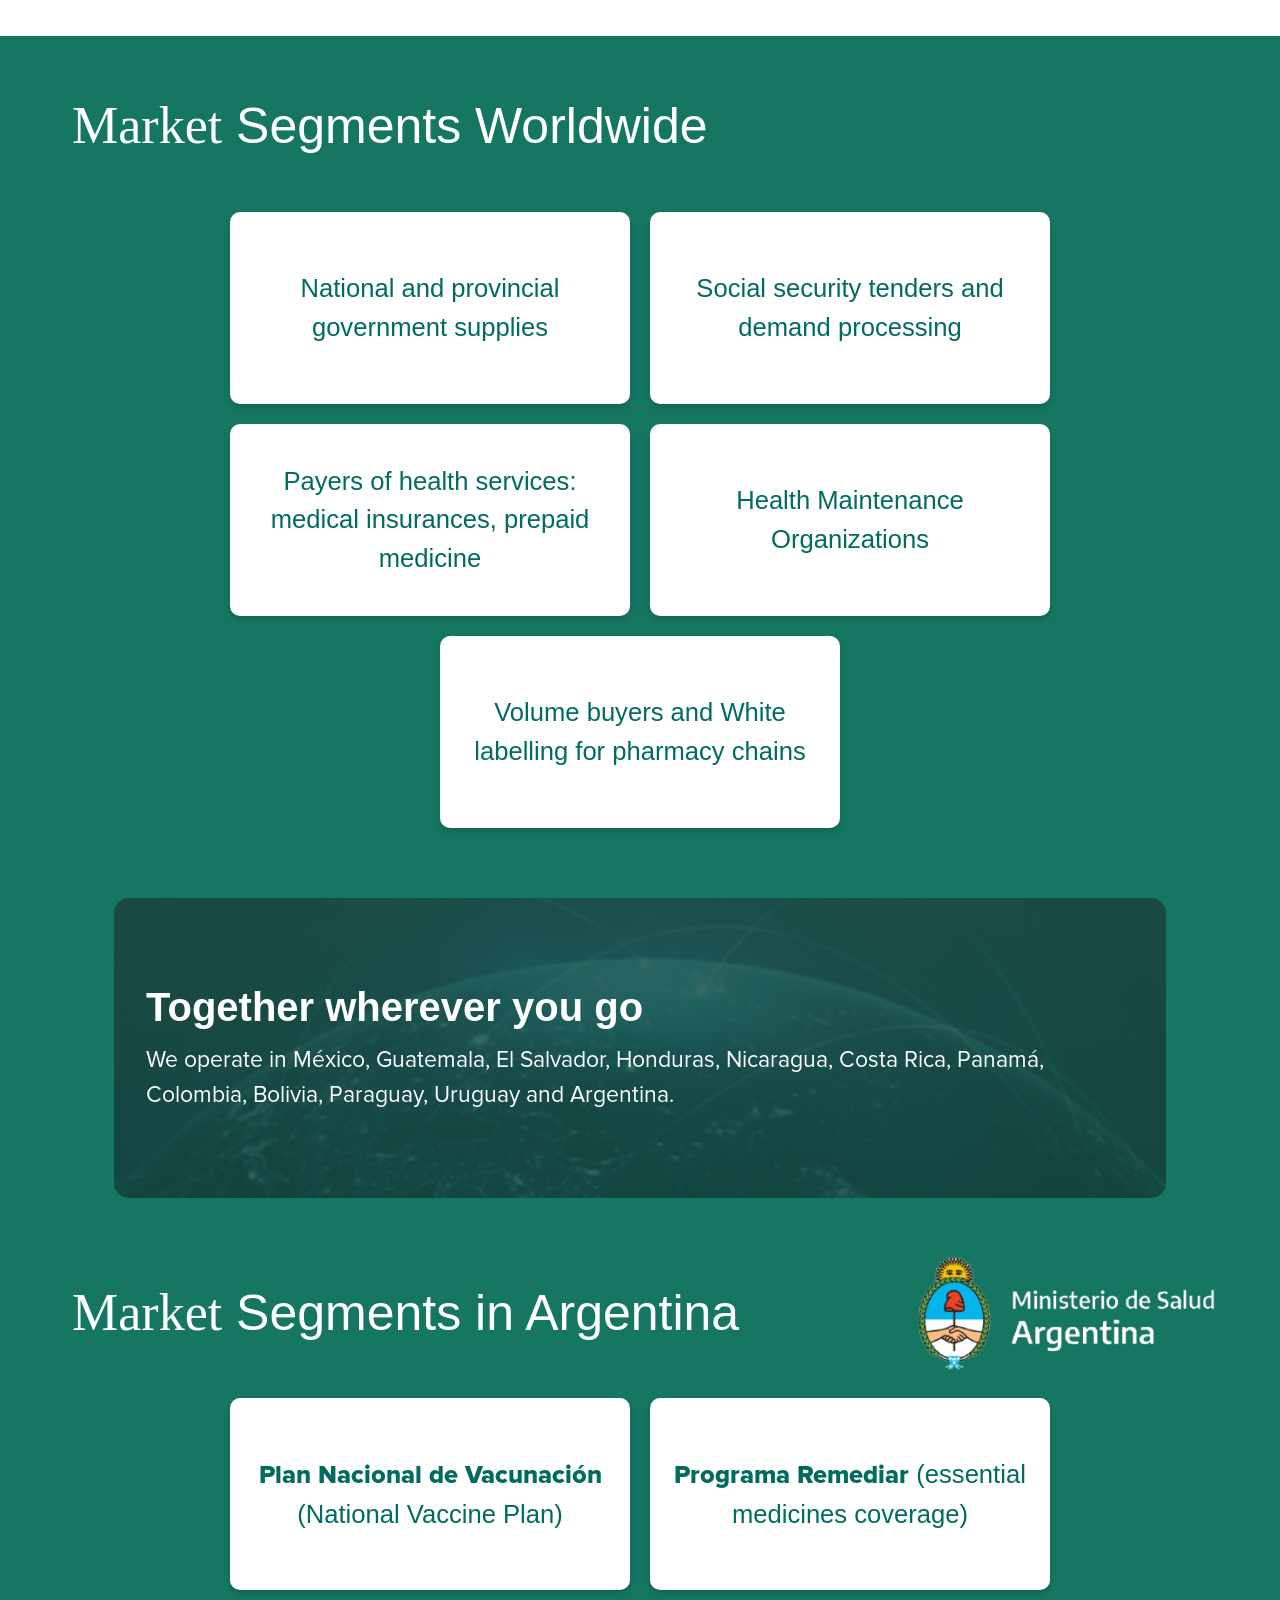
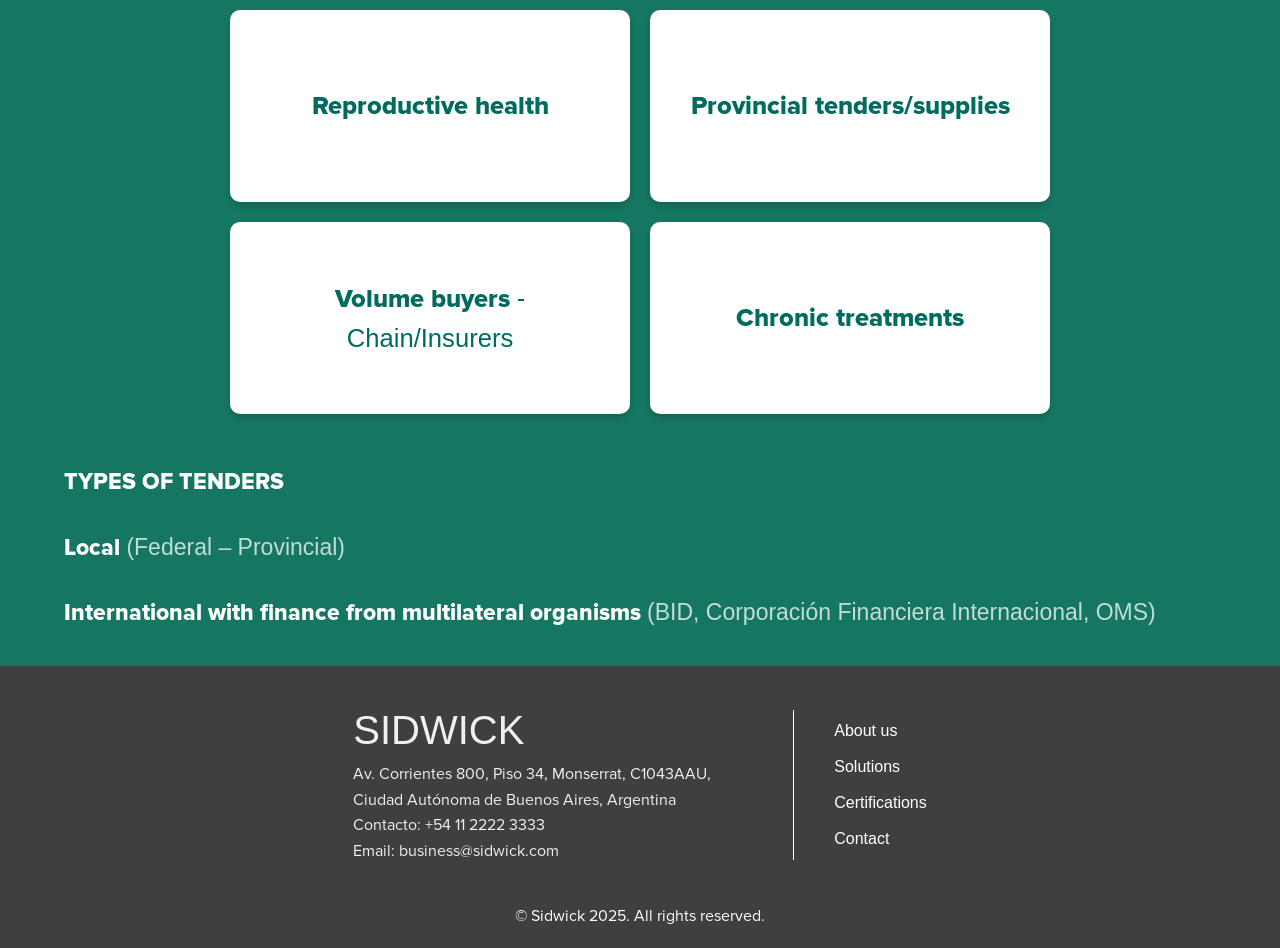
==== commit 43e53ad2: "teste2" ====
--- a/index.html
+++ b/index.html
@@ -492,7 +492,7 @@
 
         </section>
 
-        <section class="about-us-first-container ">
+        <section class="about-us-first-container " id="certifications">
             <div class="about-us-header">
                 <h2>Certifications</h2>
                 <p>We align closely with local requirements based on global approach for each country's legal
@@ -507,7 +507,7 @@
                     </div>
                     <div class="certifications-img">
                         <img src="./images/a.png" alt="By Urbana" />
-                        <img src="./images/logo10.png" alt="Pogomed" />
+                        <img src="./images/b.png" alt="Pogomed" />
                     </div>
                 </div>
             </div>
@@ -556,7 +556,7 @@
             </section>
 
             <!-- Market Segments Worldwide -->
-            <section class="certifications" id="certifications">
+            <section class="certifications" >
 
                 <h2><span class="font-pf" style="font-size: 52px;">Market</span> Segments Worldwide</h2>
                 <div class="MSW">
--- a/css/certifications.css
+++ b/css/certifications.css
@@ -25,7 +25,7 @@
 .together-box {
   margin: 50px 50px;
   background: linear-gradient(rgba(32, 80, 69, 0.75), rgba(23, 71, 61, 0.75)),
-    url("/images/img-solutions-4.png") no-repeat center center / cover;
+    url("../images/img-solutions-4.png") no-repeat center center / cover;
   border-radius: 15px;
   display: flex;
   flex-direction: column;
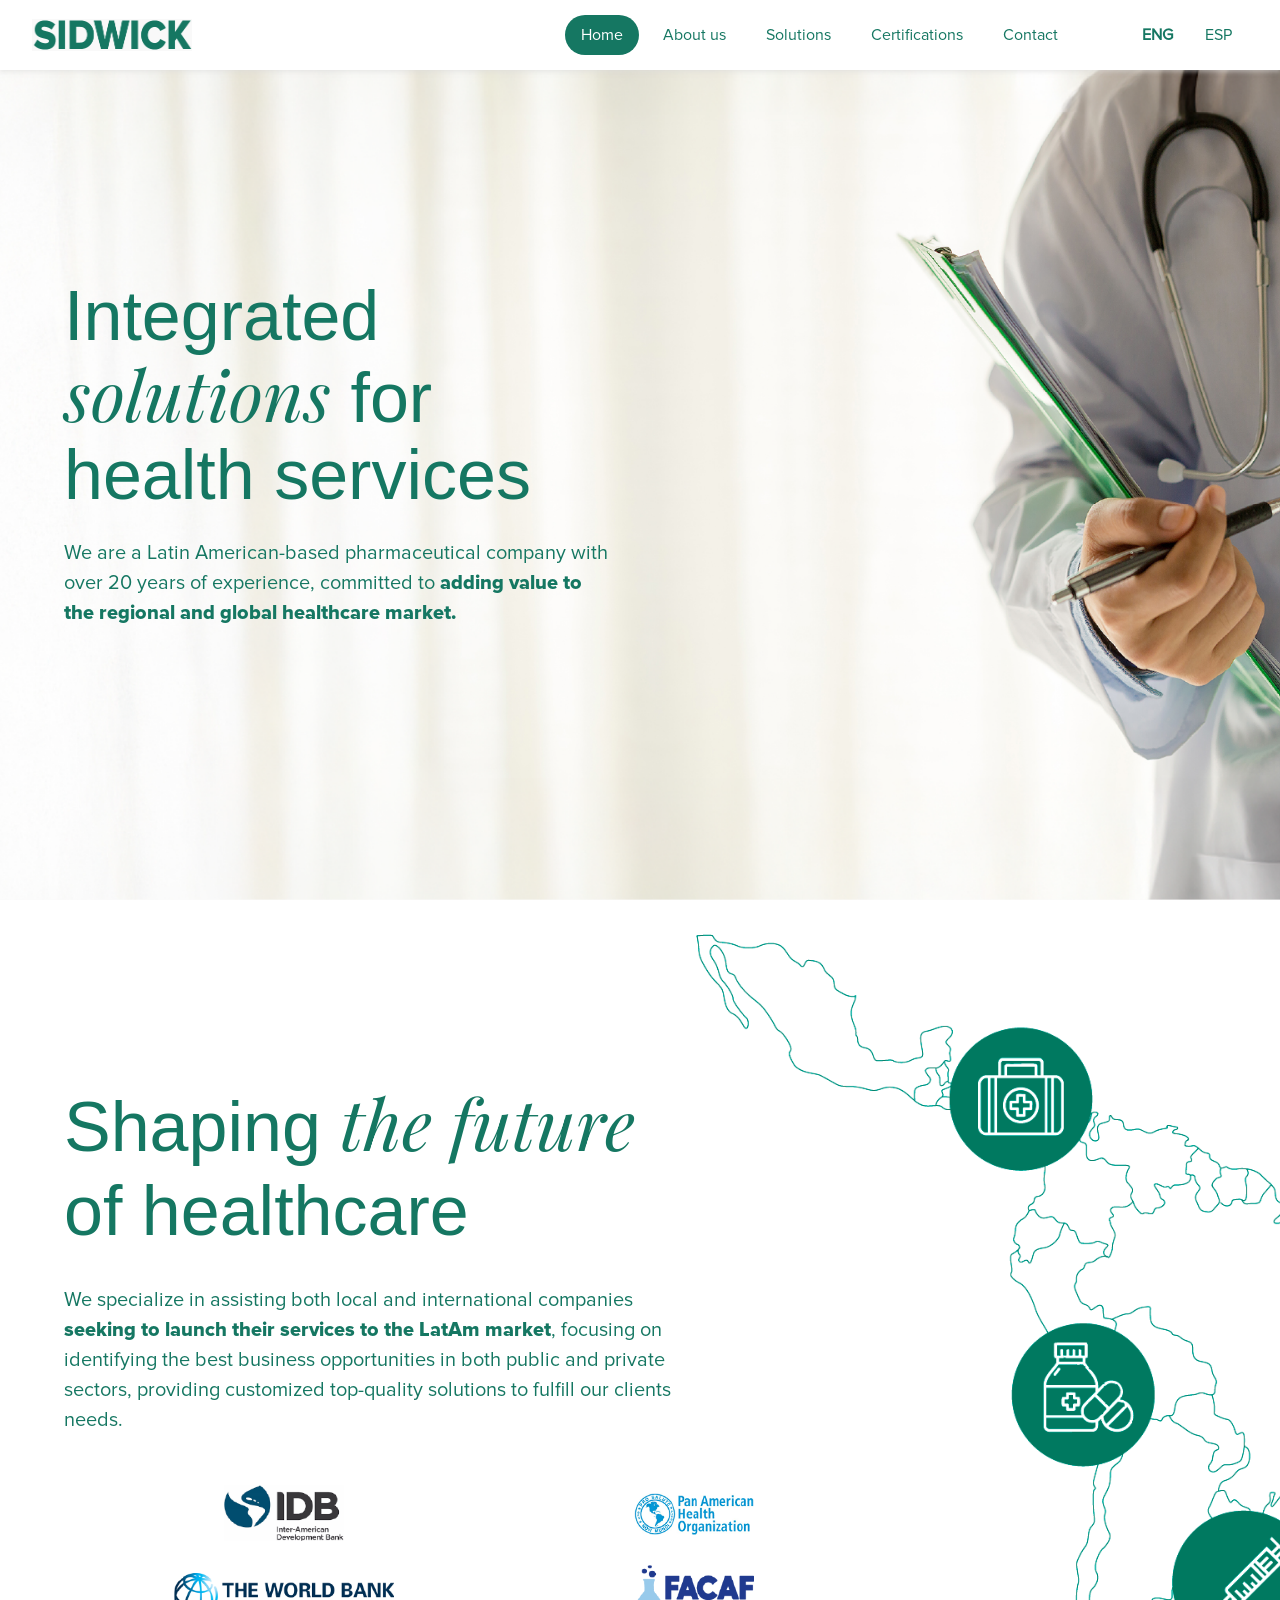
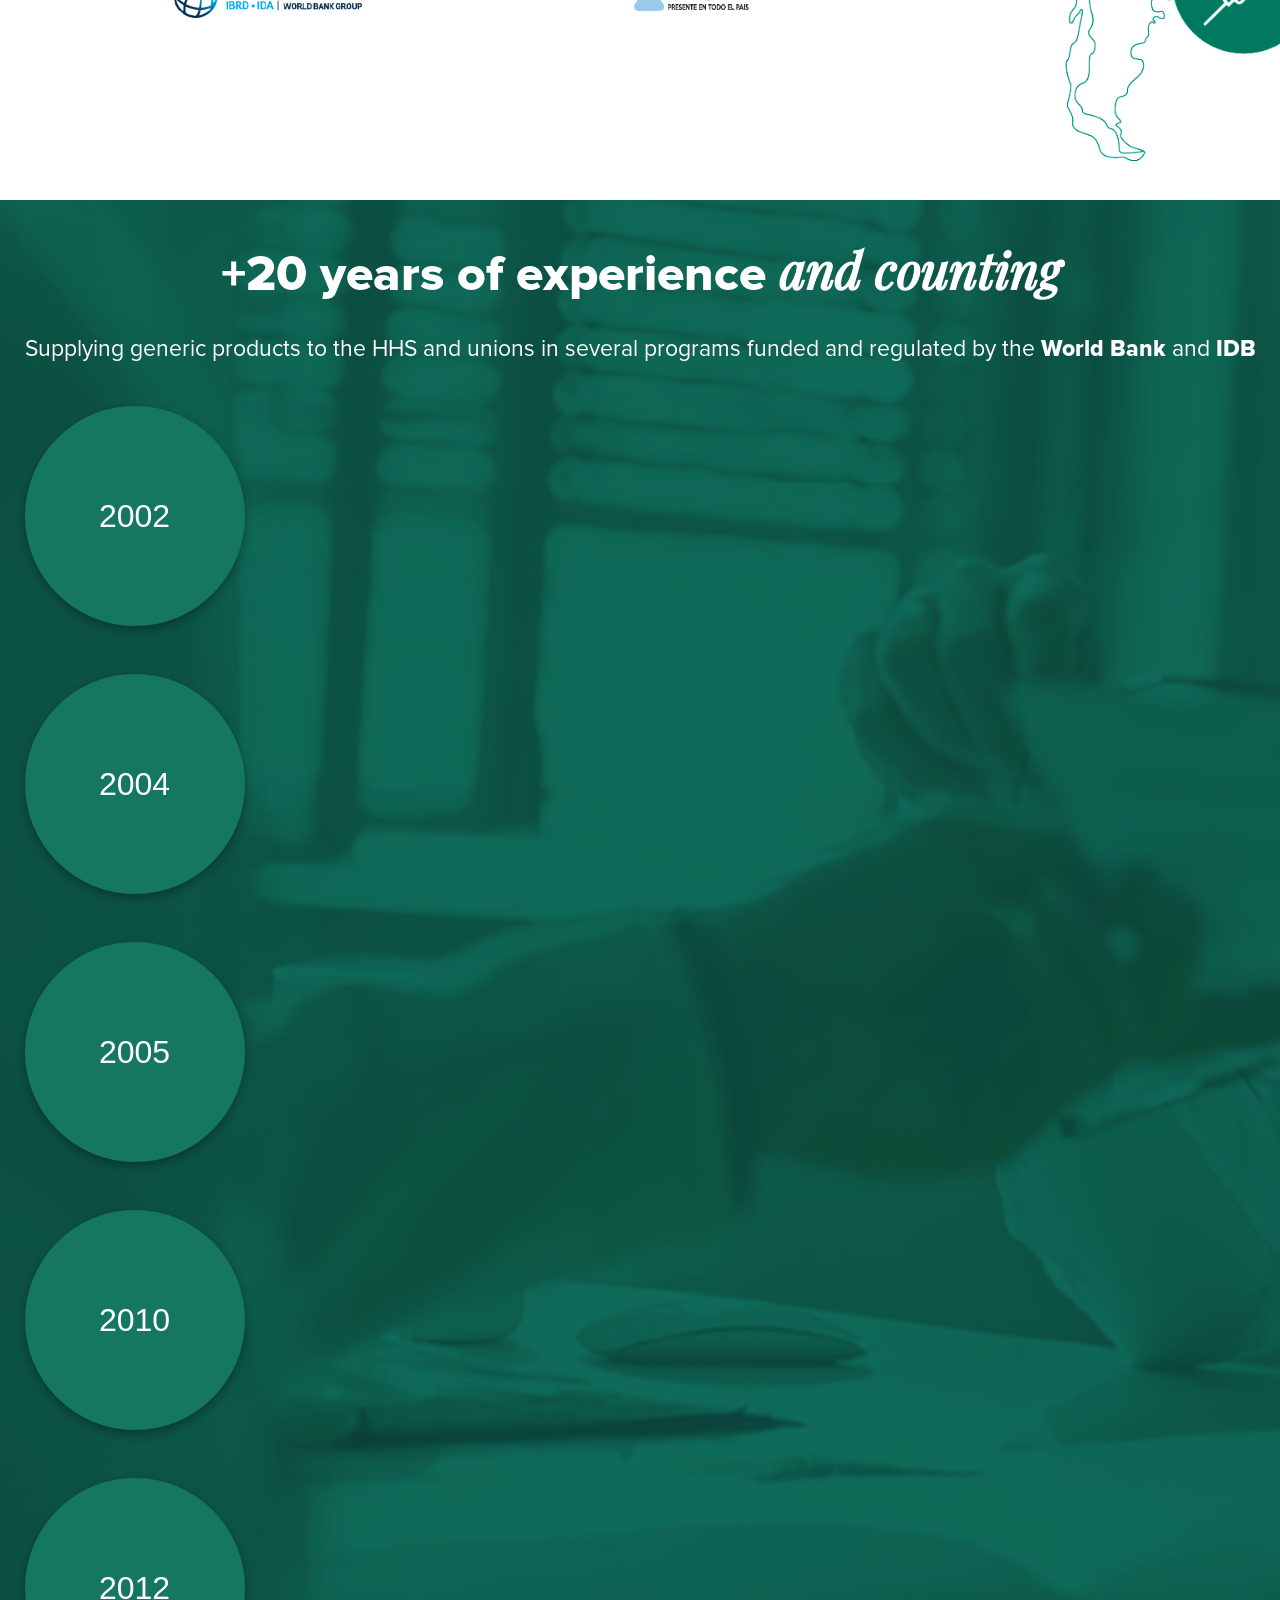
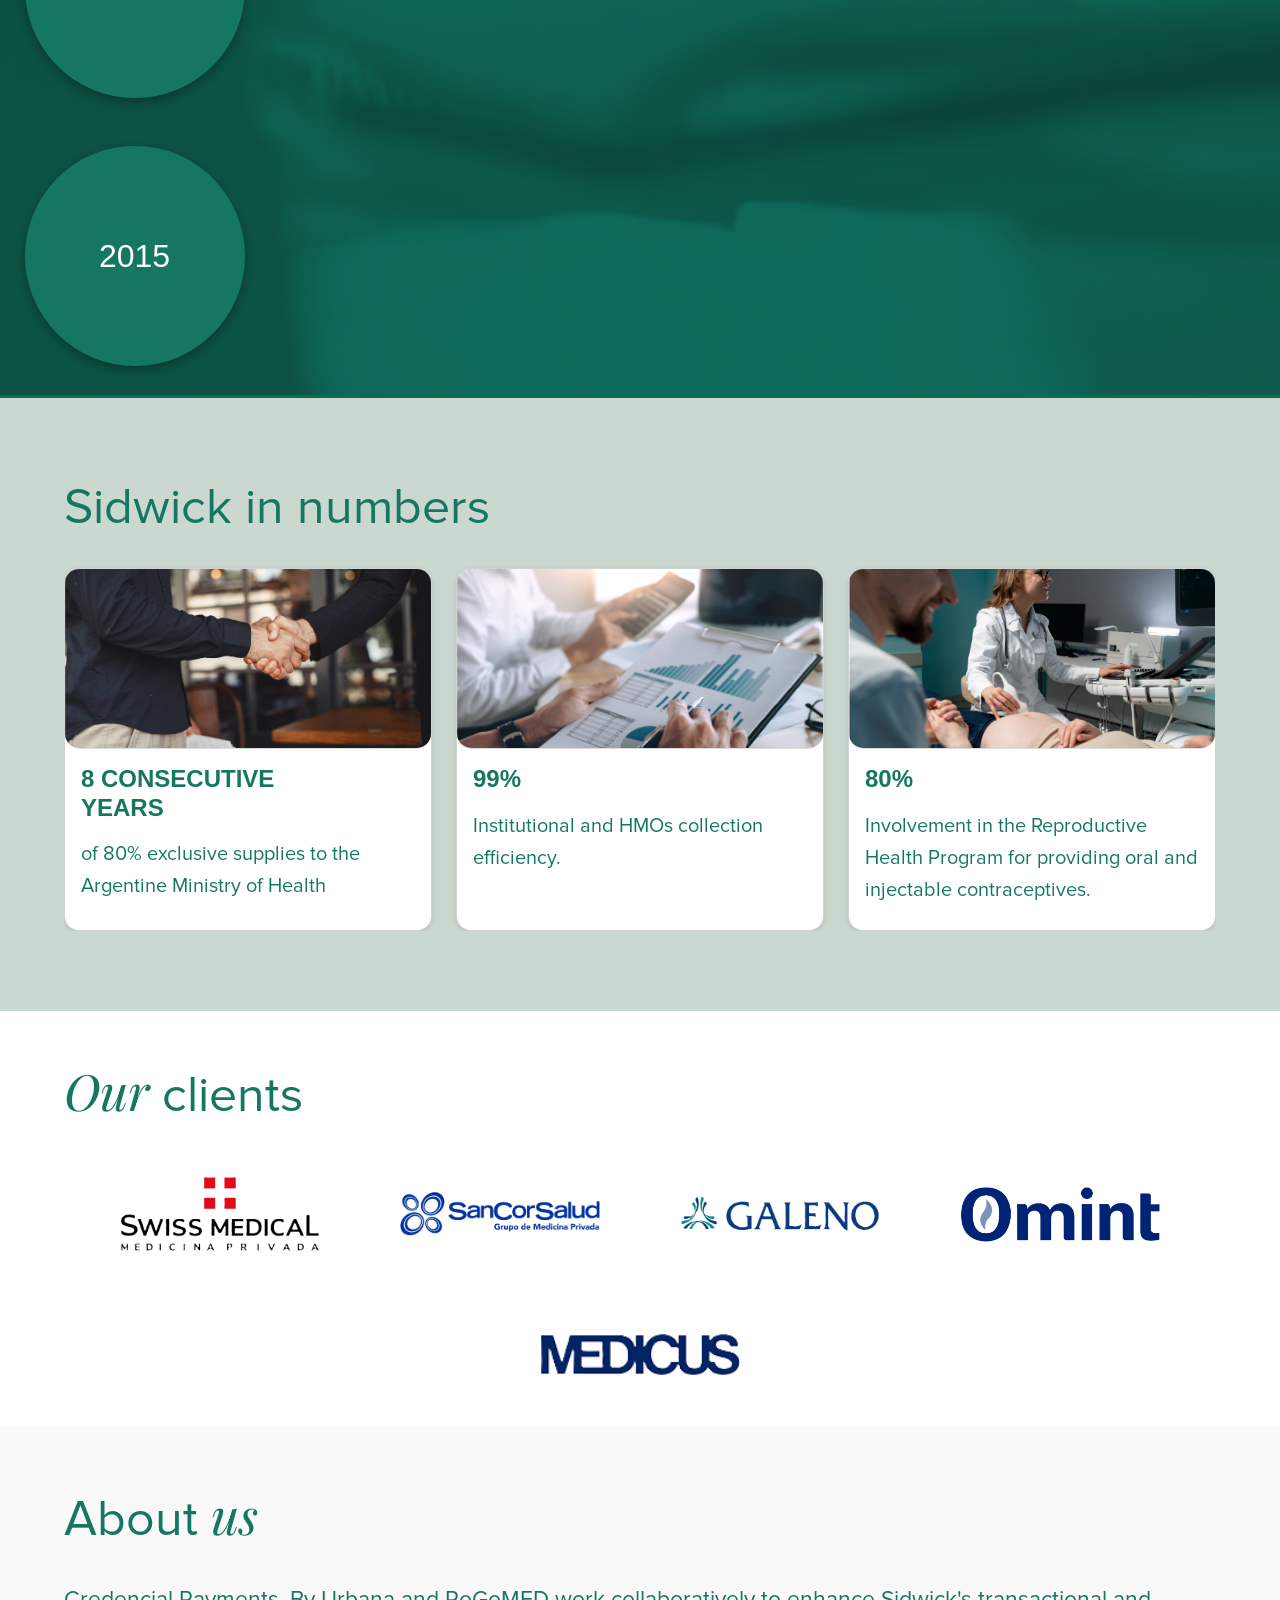
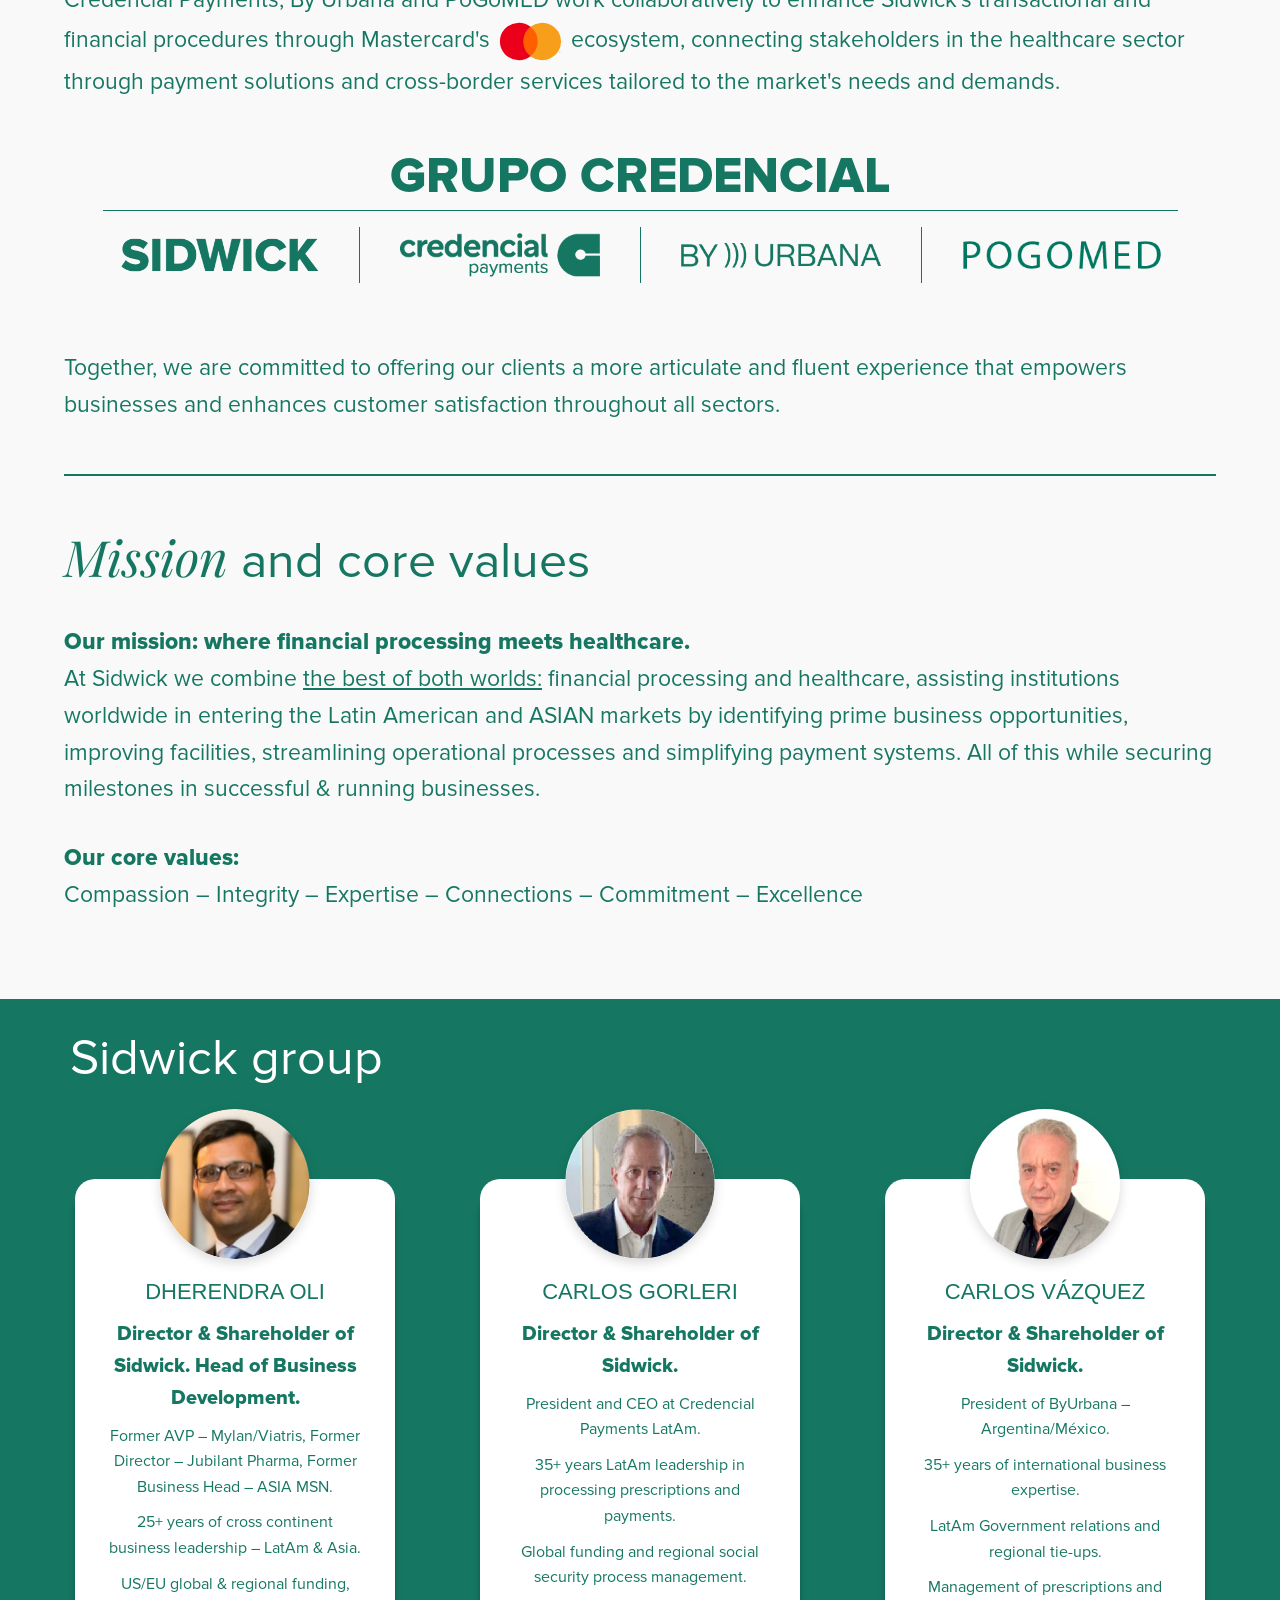
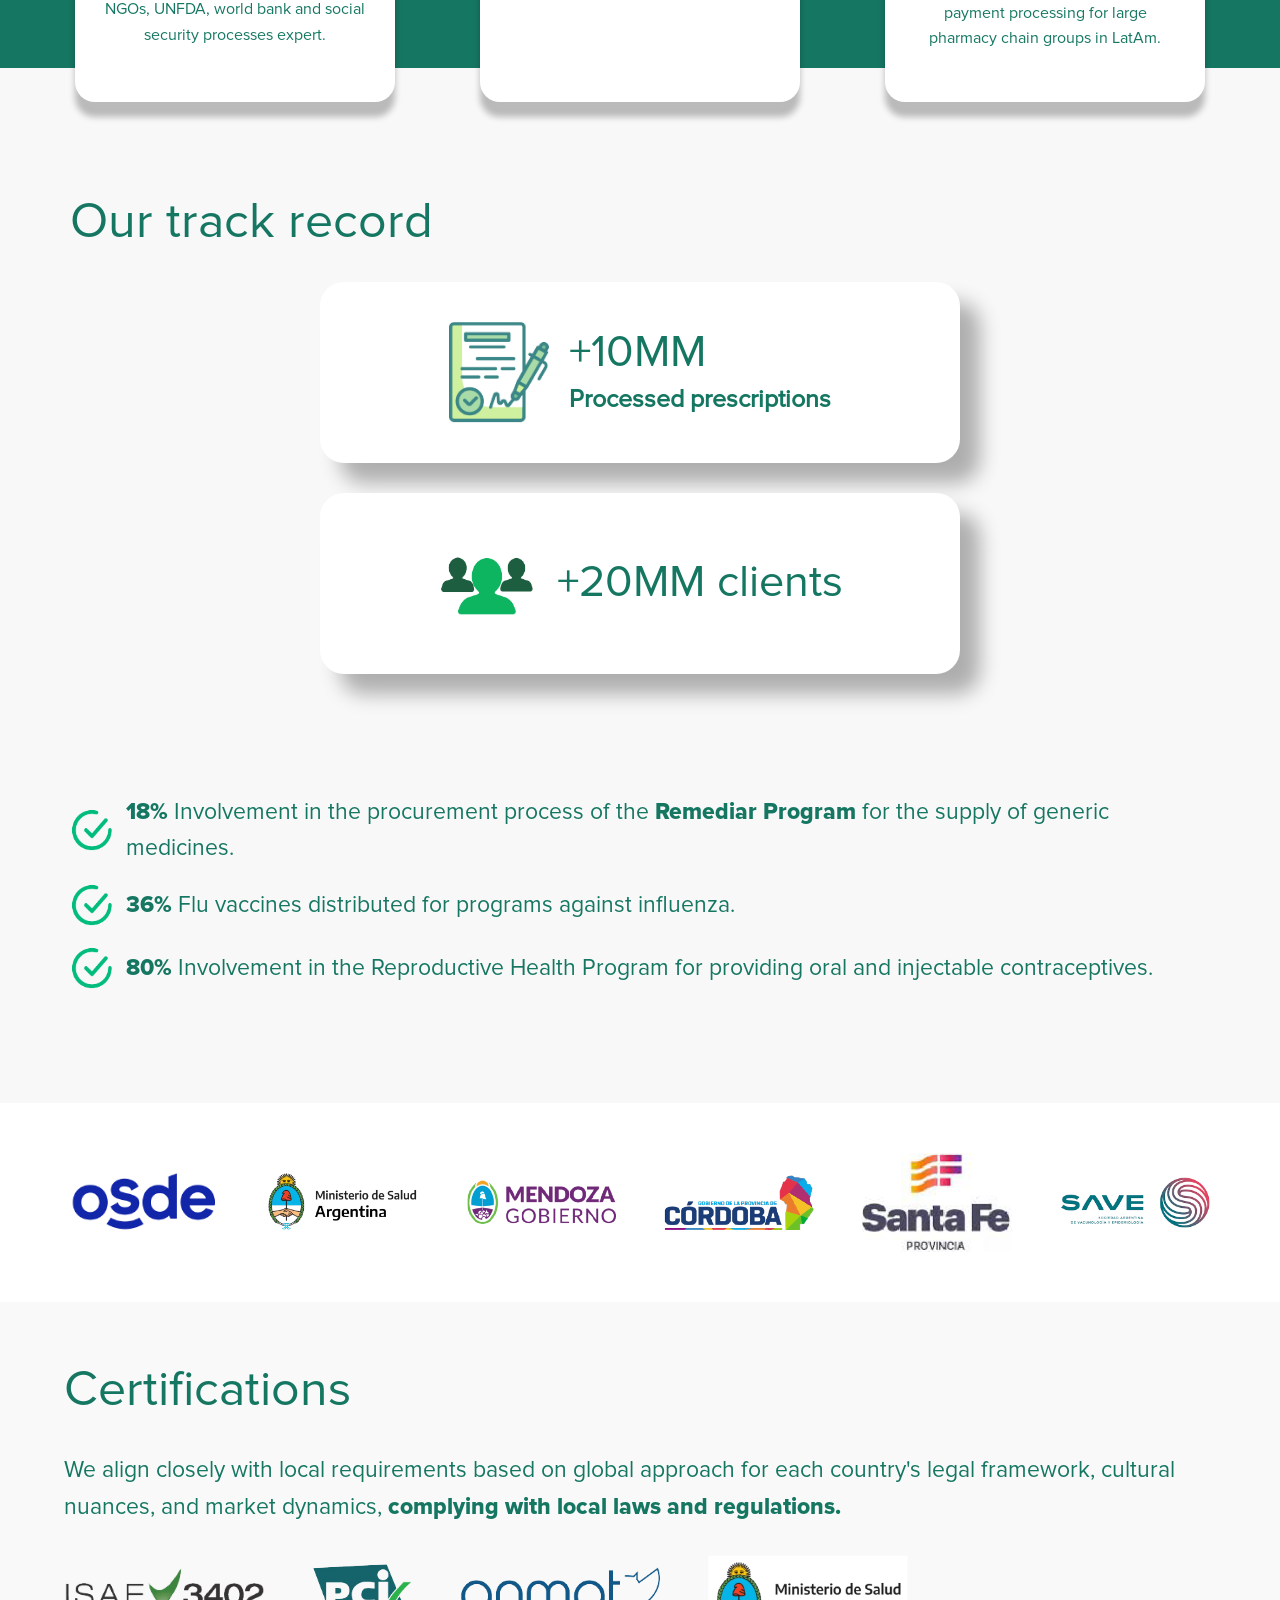
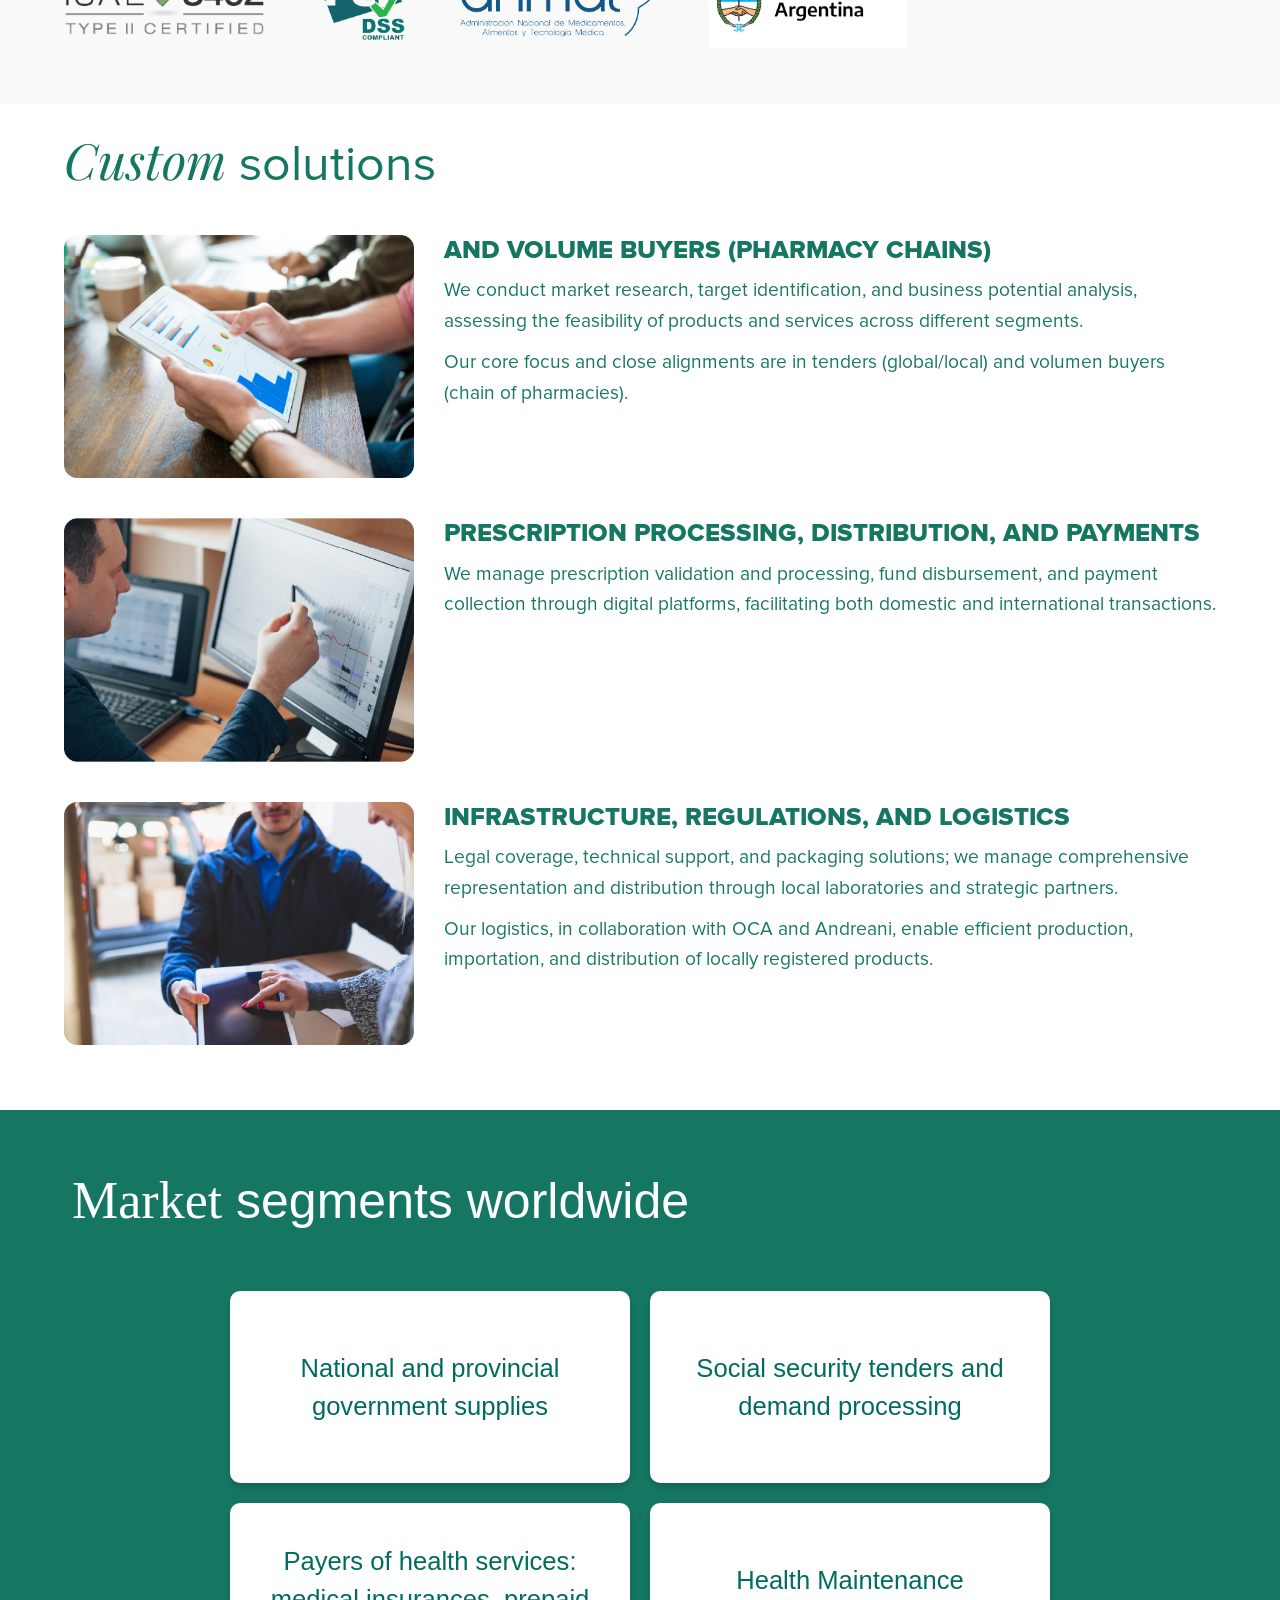
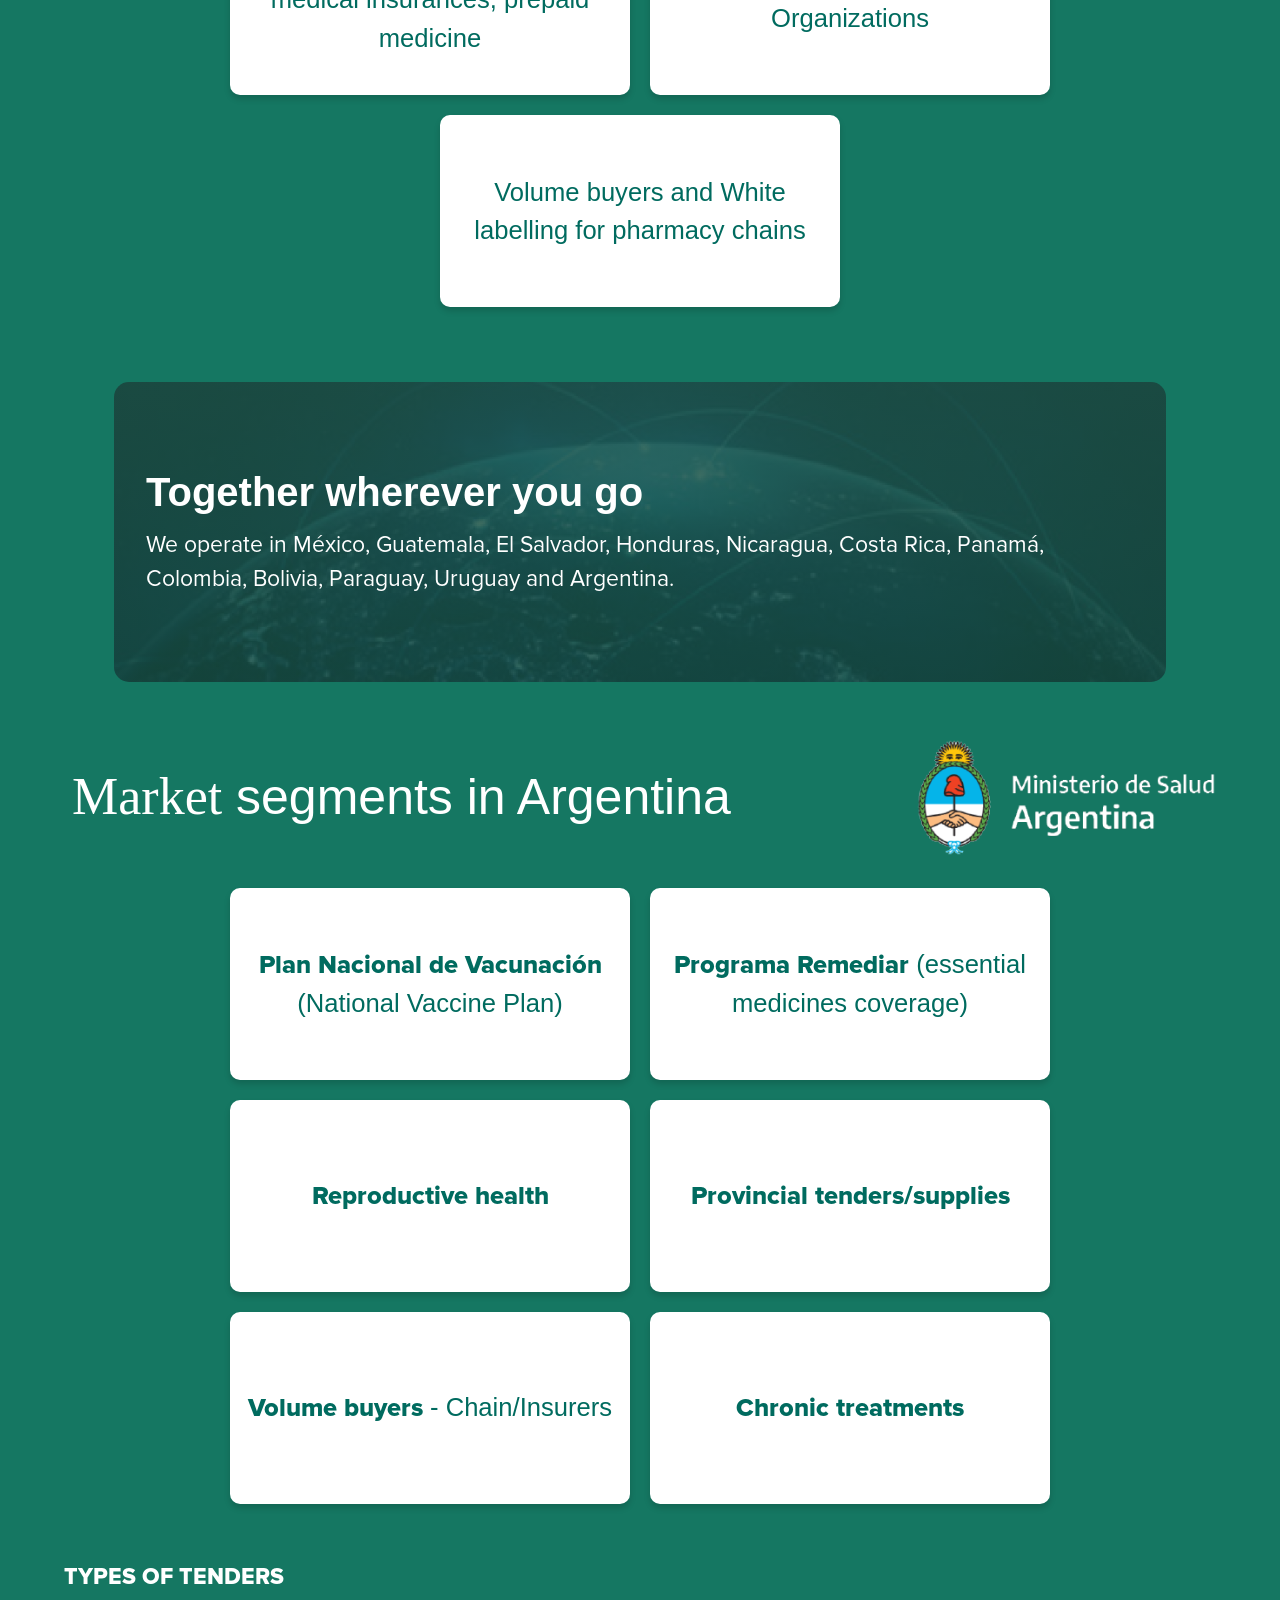
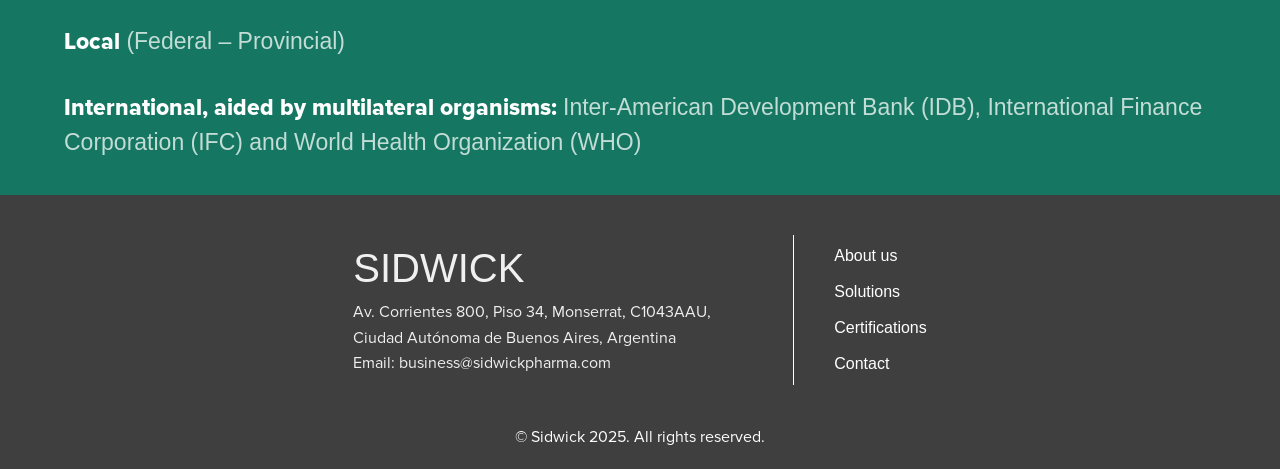
==== commit 2d4a2ff8: "last commit" ====
--- a/index.html
+++ b/index.html
@@ -62,9 +62,10 @@
                 <div class="overlay-text overlay-text-1">
                     <h1 class="highlight">Integrated<span class="font-style"> solutions</span> for health services</h1>
                     <br>
-                    <p class="highlight">We are an Argentina-based pharmaceutical company with over 20 years of
+                    <p class="highlight">We are a Latin American-based pharmaceutical company with over 20 years of
                         experience, committed to
-                        adding value to the regional and global healthcare market.</p>
+                        <span class="negrito">adding value to the regional and global healthcare market.</span>
+                    </p>
                 </div>
             </section>
 
@@ -74,11 +75,10 @@
                     <h1 class="highlight">Shaping <span class="font-style">the future<br /></span> of healthcare</h1>
                     <br>
                     <div class="width-p">
-                        <p class="highlight">From concept to completion, we specialize in assisting both local and
-                            international companies<span class="negrito"> seeking to launch their services to the LATAM
-                                market</span>, focusing on identifying the best business opportunities in both public
-                            and
-                            private sectors, providing customized top-quality solutions to fulfill our client’s needs.
+                        <p class="highlight">We specialize in assisting both local and international companies
+                            <span class="negrito">seeking to launch their services to the LatAm market</span>, focusing
+                            on identifying the best business opportunities in both public and private sectors, providing
+                            customized top-quality solutions to fulfill our clients needs.
                         </p>
                     </div>
                     <div class="icons-home-2">
@@ -100,9 +100,9 @@
 
                 <div class="overlay-text">
                     <div class="text-content">
-                        <h2>+20 years of experience <span class="font-style">and counting</span></h2>
-                        <p>Supplying generic products to the HHS and unions in several programs with funding and under
-                            World Bank and BID regulations.</p>
+                        <h2 class="negrito">+20 years of experience <span class="font-style">and counting</span></h2>
+                        <p>Supplying generic products to the HHS and unions in several programs funded and regulated by
+                            the <span class="negrito">World Bank</span> and<span class="negrito"> IDB</span></p>
 
                         <div class="circle-container">
                             <div class="block">
@@ -144,7 +144,7 @@
                                         <div class="flip-front circle circle1">2005</div>
                                         <div class="flip-back circle circle4">
                                             <div>Representation agreement with <span style="font-weight: bold">Famy Care
-                                                    Ltd. </span> India, for the marketing of reproductive health
+                                                    Ltd. (India), </span> for the marketing of reproductive health
                                                 products.
                                             </div>
                                         </div>
@@ -156,7 +156,7 @@
                                     <div class="flip-inner">
                                         <div class="flip-front circle circle2">2010</div>
                                         <div class="flip-back circle circle4">
-                                            <div>Agreement fot the representation of
+                                            <div>Agreement for the representation of
                                                 <span style="font-weight: bold">LAM: Laboratorio de Aplicaciones
                                                     Médicas,</span> Dominican Republic, for
                                                 the distribution of generic
@@ -189,7 +189,7 @@
                                         <div class="flip-back circle circle4 ">
                                             Agreement for the representation of
                                             <span style="font-weight: bold">HiGlance
-                                                Laboratories</span>, from India, in the
+                                                Laboratories,</span> from India, in the
                                             Ecuadorian market.
                                         </div>
 
@@ -216,9 +216,8 @@
                             <div class="cards-grid">
                                 <div class="card">
                                     <img src="./images/img4.png" alt="38 bids won">
-                                    <h3>8 consecutive years</h3>
-                                    <p>of 80% exclusive supplies to MoH Argentina under World Bank
-                                        Finance.</p>
+                                    <h3>8 CONSECUTIVE<br /> YEARS</h3>
+                                    <p>of 80% exclusive supplies to the Argentine Ministry of Health</p>
                                 </div>
                                 <div class="card">
                                     <img src="./images/img5.png" alt="99%">
@@ -235,7 +234,7 @@
                         </div>
 
                         <!-- Slide 2 -->
-                        <div class="carousel-item ">
+                        <!-- <div class="carousel-item ">
 
                             <div class="cards-grid">
                                 <div class="card">
@@ -255,12 +254,12 @@
                                     <p>Involvement in the Reproductive Health Program for providing oral and injectable
                                         contraceptives.</p>
                                 </div>
-                            </div>
-
-                            <!-- Slide 3 -->
-
-
-                        </div>
+                            </div> -->
+
+                        <!-- Slide 3 -->
+
+
+                        <!-- </div>
                         <div class="carousel-item">
 
                             <div class="cards-grid">
@@ -281,7 +280,7 @@
                                     <p>Involvement in the Reproductive Health Program for providing oral and injectable
                                         contraceptives.</p>
                                 </div>
-                            </div>
+                            </div> -->
             </section>
 
             <!-- Seção 5 -->
@@ -305,13 +304,23 @@
             <section class="about-us-first-container ">
                 <div class="about-us-header">
                     <h2>About <span class="font-style">us</span></h2>
+                    <p>Credencial Payments, By Urbana and PoGoMED work collaboratively to enhance Sidwick's
+                        transactional and financial procedures through Mastercard's<span class="icon-mastercard">
+                            <img src="./images/mc_symbol.svg" alt="" aria-hidden="true">
+                        </span>ecosystem, connecting stakeholders
+                        in the healthcare sector through payment solutions and cross-border services tailored to the
+                        market's needs and demands.
+                    </p>
+
+
+                    <!-- <h2>About <span class="font-style">us</span></h2>
                     <p><span class="negrito">Credencial Payments, By Urbana</span> and
                         <span class="negrito">PoGoMED S.A.</span>, work collaboratively to enhance Sidwick's
                         transactional and financial procedures through Mastercard's<span class="icon-mastercard">
                             <img src="./images/mc_symbol.svg" alt="" aria-hidden="true">
                         </span> ecosystem, connecting stakeholders in the healthcare sector through
-                        payment solutions and cross-border services tailored to the market's demands.
-                    </p>
+                        payment solutions and cross-border services tailored to the market's needs and demands.
+                    </p> -->
                 </div>
                 <section class="about-us-first-section">
 
@@ -331,9 +340,9 @@
                 </section>
                 <div class="about-us-text">
 
-                    <p class="line">Together, we are committed to offering our clients a more articulate and fluent
-                        experience that
-                        empower businesses and enhances customer satisfaction throughout all sectors.</p>
+                    <p class="line"> Together, we are committed to offering our clients a more articulate and fluent
+                        experience that empowers businesses and enhances customer satisfaction throughout all sectors.
+                    </p>
                 </div>
 
             </section>
@@ -343,21 +352,23 @@
 
                 <div class="about-us-second-header">
 
-                    <h2><span class="font-style">Mission</span> and Core Values</h2>
+                    <h2><span class="font-style">Mission</span> and core values</h2>
 
                     <div style="font-size: 23px;">
                         <p>
-                            <span class="negrito">Our mission:</span> where financial processing meets healthcare.
+                            <span class="negrito">Our mission: where financial processing meets healthcare.</span>
                             <br>At Sidwick we combine
                             <u>the best of both worlds:</u>
-                            financial processing and healthcare, assisting institutions worldwide in entering the LATIN
-                            AMERICAn and ASIAN markets by identifying prime business opportunities, improving facilities,
-                            streamlining operational processes and simplifying payment systems.
+                            financial processing and healthcare, assisting institutions worldwide in entering the Latin
+                            American and ASIAN markets by identifying prime business opportunities, improving
+                            facilities,
+                            streamlining operational processes and simplifying payment systems. All of this while
+                            securing milestones in successful & running businesses.
                         </p>
                     </div>
-                    <div style="font-size: 23px;">
+                    <!-- <div style="font-size: 23px;">
                         <p>All this securing milestones in successful and running businesses.</p>
-                    </div>
+                    </div> -->
                     <div style="font-size: 23px;">
                         <p><span class="negrito">Our core values:</span><br />
                             Compassion – Integrity – Expertise – Connections – Commitment – Excellence</p>
@@ -368,13 +379,14 @@
 
             <!-- Sidwick groups -->
             <section class="group">
-                <h2>Sidwick Group</h2>
+                <h2>Sidwick group</h2>
                 <div class="perfil">
 
                     <div class="person">
                         <img src="./images/perfil2.png" alt="Dherendra Oli">
                         <h3>DHERENDRA OLI</h3>
-                        <p class="negrito" style="font-size:20px;">Director & Shareholder of Sidwick. Head of Business Development.</p>
+                        <p class="negrito" style="font-size:20px;">Director & Shareholder of Sidwick. Head of Business
+                            Development.</p>
                         <p>Former AVP – Mylan/Viatris, Former Director – Jubilant Pharma, Former Business Head – ASIA
                             MSN.</p>
                         <p>25+ years of cross continent business leadership – LatAm & Asia.</p>
@@ -417,7 +429,7 @@
                         <img src="./images/sticky-contract.png" alt="Bids Icon" class="stat-icon" />
                         <div class="stat-content">
                             <h3 class="stat-number">+10MM</h3>
-                            <p class="stat-label">processed prescriptions</p>
+                            <p class="stat-label">Processed prescriptions</p>
                         </div>
                     </div>
 
@@ -503,7 +515,7 @@
                 <div class="certifications-img cert">
                     <div class="certifications-img">
                         <img src="./images/d.png" alt="Credencial Payments" />
-                        <img src="./images/c.png" alt="Credencial Payments"  style="width: 100px;"/>
+                        <img src="./images/c.png" alt="Credencial Payments" style="width: 100px;" />
                     </div>
                     <div class="certifications-img">
                         <img src="./images/a.png" alt="By Urbana" />
@@ -514,20 +526,19 @@
 
 
 
-
-
             <!-- Solutions -->
             <section class="solutions" id="solutions">
                 <div>
-                    <h2 style="font-size: 50px;"><span class="font-style">Custom</span> Solutions</h2>
+                    <h2 style="font-size: 50px;"><span class="font-style">Custom</span> solutions</h2>
                 </div>
                 <div class="solution-item">
                     <img src="./images/img-solutions-1.png" alt="market">
                     <div class="text-content">
-                        <h3 class="negrito">Market Research and Opportunity Analysis</h3>
+                        <h3 class="negrito">and volume buyers (pharmacy chains)</h3>
                         <p>We conduct market research, target identification, and business potential analysis, assessing
-                            the
-                            feasibility of products and services across different segments. <br>Our core focus and close
+                            the feasibility of products and services across different segments.
+                        </p>
+                        <p>Our core focus and close
                             alignments are in tenders (global/local) and volumen buyers (chain of pharmacies).</p>
                     </div>
                 </div>
@@ -546,7 +557,8 @@
                     <div class="text-content">
                         <h3 class="negrito">Infrastructure, Regulations, and Logistics</h3>
                         <p>Legal coverage, technical support, and packaging solutions; we manage comprehensive
-                            representation and distribution through local laboratories and strategic partners.<br> Our
+                            representation and distribution through local laboratories and strategic partners.</p>
+                        <p> Our
                             logistics, in collaboration with OCA and Andreani, enable efficient production, importation,
                             and
                             distribution of locally registered products.</p>
@@ -556,9 +568,9 @@
             </section>
 
             <!-- Market Segments Worldwide -->
-            <section class="certifications" >
-
-                <h2><span class="font-pf" style="font-size: 52px;">Market</span> Segments Worldwide</h2>
+            <section class="certifications">
+
+                <h2><span class="font-pf" style="font-size: 52px;">Market</span> segments worldwide</h2>
                 <div class="MSW">
                     <div class="boxes-container">
                         <div class="box">National and provincial government supplies</div>
@@ -580,7 +592,7 @@
                     </div>
                 </div>
                 <div class="text-logo">
-                    <h2> <span class="font-pf" style="font-size: 52px;">Market</span> Segments in Argentina</h2>
+                    <h2> <span class="font-pf" style="font-size: 52px;">Market</span> segments in Argentina</h2>
                     <img src="./images/logo10.png" alt="business" style="width: 300px;">
                 </div>
                 <div class="MSA">
@@ -612,8 +624,8 @@
                 <div class="types">
                     <p><span>TYPES OF TENDERS</span></p>
                     <p><span>Local</span> (Federal – Provincial)</p>
-                    <p><span>International with finance from multilateral organisms </span> (BID, Corporación Financiera
-                        Internacional, OMS)</p>
+                    <p><span>International, aided by multilateral organisms: </span> Inter-American Development
+                        Bank (IDB), International Finance Corporation (IFC) and World Health Organization (WHO)</p>
                 </div>
 
 
@@ -627,8 +639,8 @@
                 <div class="footer-info">
                     <h3 class="logo-title">SIDWICK</h3>
                     <p>Av. Corrientes 800, Piso 34, Monserrat, C1043AAU, Ciudad Autónoma de Buenos Aires, Argentina</p>
-                    <p>Contacto: +54 11 2222 3333</p>
-                    <p>Email: business@sidwick.com</p>
+                    <!-- <p>Contacto: +54 11 2222 3333</p> -->
+                    <p>Email: business@sidwickpharma.com</p>
                 </div>
                 <div class="footer-separator"></div>
             </div>
--- a/css/home.css
+++ b/css/home.css
@@ -16,7 +16,8 @@
 /* ========== UTILITÁRIOS ========== */
 
 /* ========== HOME 1 ========== */
-.home-1 {
+.home-1,
+.home-1-es {
   position: relative;
   display: flex;
   padding: 2vw 5vw;
@@ -28,6 +29,11 @@
 .overlay-text-1 {
   max-width: 550px;
 }
+
+.overlay-text-es {
+  max-width: 600px;
+}
+
 .overlay-text-2 {
   max-width: 800px;
 }
@@ -37,11 +43,13 @@
   line-height: 1.1;
 }
 
-.home-1 h1 {
+.home-1 h1,
+.home-1-es h1 {
   font-size: 70px;
 }
 
-.home-1 p {
+.home-1 p,
+.home-1-es p {
   font-size: 20px;
 }
 
@@ -351,6 +359,10 @@
   font-size: 20px;
 }
 
+.cards-grid .card h3 {
+  position: relative;
+}
+
 /* ========== HOME 5 ========== */
 .home-5 {
   background: white;
@@ -407,8 +419,9 @@
   }
   .cards-grid {
     grid-template-columns: 1fr;
-    width: 290px;
-  }
+    max-width: 300px;
+  }
+
   .text-logo {
     flex-direction: column;
     justify-items: start;
@@ -416,23 +429,36 @@
 }
 
 @media (max-width: 520px) {
+  .home-1 h1,
+  .home-1-es h1,
+  .home-2 h1 {
+    font-size: 60px;
+  }
+
   .home-1,
   .home-2 {
+    padding: 8rem 1rem;
+  }
+}
+.icons-intern {
+  flex-direction: column; /* um ícone embaixo do outro */
+  gap: 30px;
+  margin: auto;
+}
+
+.circle-container,
+.block {
+  flex-direction: column;
+}
+
+@media (max-width: 620px) {
+  .home-1-es {
+    padding: 7rem 1rem;
+  }
+}
+
+@media (max-width: 560px) {
+  .home-1-es {
     padding: 2rem 1rem;
   }
-
-  .home-1 h1,
-  .home-2 h1 {
-    font-size: 60px;
-  }
-  .icons-intern {
-    flex-direction: column; /* um ícone embaixo do outro */
-    gap: 30px;
-    margin: auto;
-  }
-
-  .circle-container,
-  .block {
-    flex-direction: column;
-  }
-}
+}
--- a/css/about-us.css
+++ b/css/about-us.css
@@ -86,12 +86,12 @@
   display: flex;
   align-items: center;
   gap: 3rem;
-  flex-wrap:wrap;
+  flex-wrap: wrap;
 }
 
 .cert {
   margin-top: 30px;
-margin-bottom: 30px;
+  margin-bottom: 30px;
 }
 
 .certifications-img img {
@@ -293,13 +293,13 @@
   margin: 0;
   font-size: 25px; /* ~14px */
   color: #555555; /* subtom neutro */
-  text-transform: capitalize;
   line-height: 1.3;
   font-weight: bold;
 }
-.track-items {
+.track-items,
+.track-items ul {
+  padding: 2.5rem 3rem;
   list-style: none;
-  padding: 0;
   margin-top: 5rem;
   text-align: left; /* garante que o texto fique alinhado à esquerda */
 }
@@ -327,6 +327,10 @@
   white-space: nowrap;
 }
 
+.soluciones-es h2 {
+  font-size: 50px;
+}
+
 /* ========================
   ANIMAÇÕES GLOBAIS
 ======================== */
@@ -467,3 +471,11 @@
     gap: 0px;
   }
 }
+
+@media (max-width: 480px) {
+  .about-us-second-container h2,
+  .about-us-header h2,
+  .soluciones-es h2 {
+    font-size: 45px;
+  }
+}
--- a/css/solutions.css
+++ b/css/solutions.css
@@ -8,7 +8,6 @@
 
 .solutions h2 {
   text-align: left;
-  font-size: 60px;
   color: #157762;
   font-family: "Proxima Nova Regular", sans-serif;
   font-weight: normal;
--- a/css/certifications.css
+++ b/css/certifications.css
@@ -67,12 +67,15 @@
   font-weight: bold;
   margin: 0; /* remove margem superior e inferior */
   padding: 0;
+  overflow-wrap: break-word;
+  word-wrap: break-word;
+  hyphens: auto;
 }
 
 /* Estilização para a MSW e MSA */
 .certifications .MSW,
 .MSA {
-  padding: 20px;
+  padding: 25px;
   display: flex;
   justify-content: center;
 }
@@ -93,12 +96,12 @@
 
   background-color: white;
   color: #006b5f;
-  padding: 15px 20px;
+  padding: 15px 15px;
   border-radius: 10px;
   box-shadow: 0 4px 6px rgba(0, 0, 0, 0.15);
   text-align: center;
 
-  width: clamp(20rem, 50%, 25rem);
+  width: clamp(19rem, 50%, 25rem);
   height: clamp(12rem, 20vw, 10rem);
   font-size: 1.6em;
   font-family: "Proxima Nova", sans-serif;
@@ -136,3 +139,9 @@
     font-size: 34px;
   }
 }
+
+@media (max-width: 330px) {
+  .together-box h2 {
+    font-size: 34px;
+  }
+}
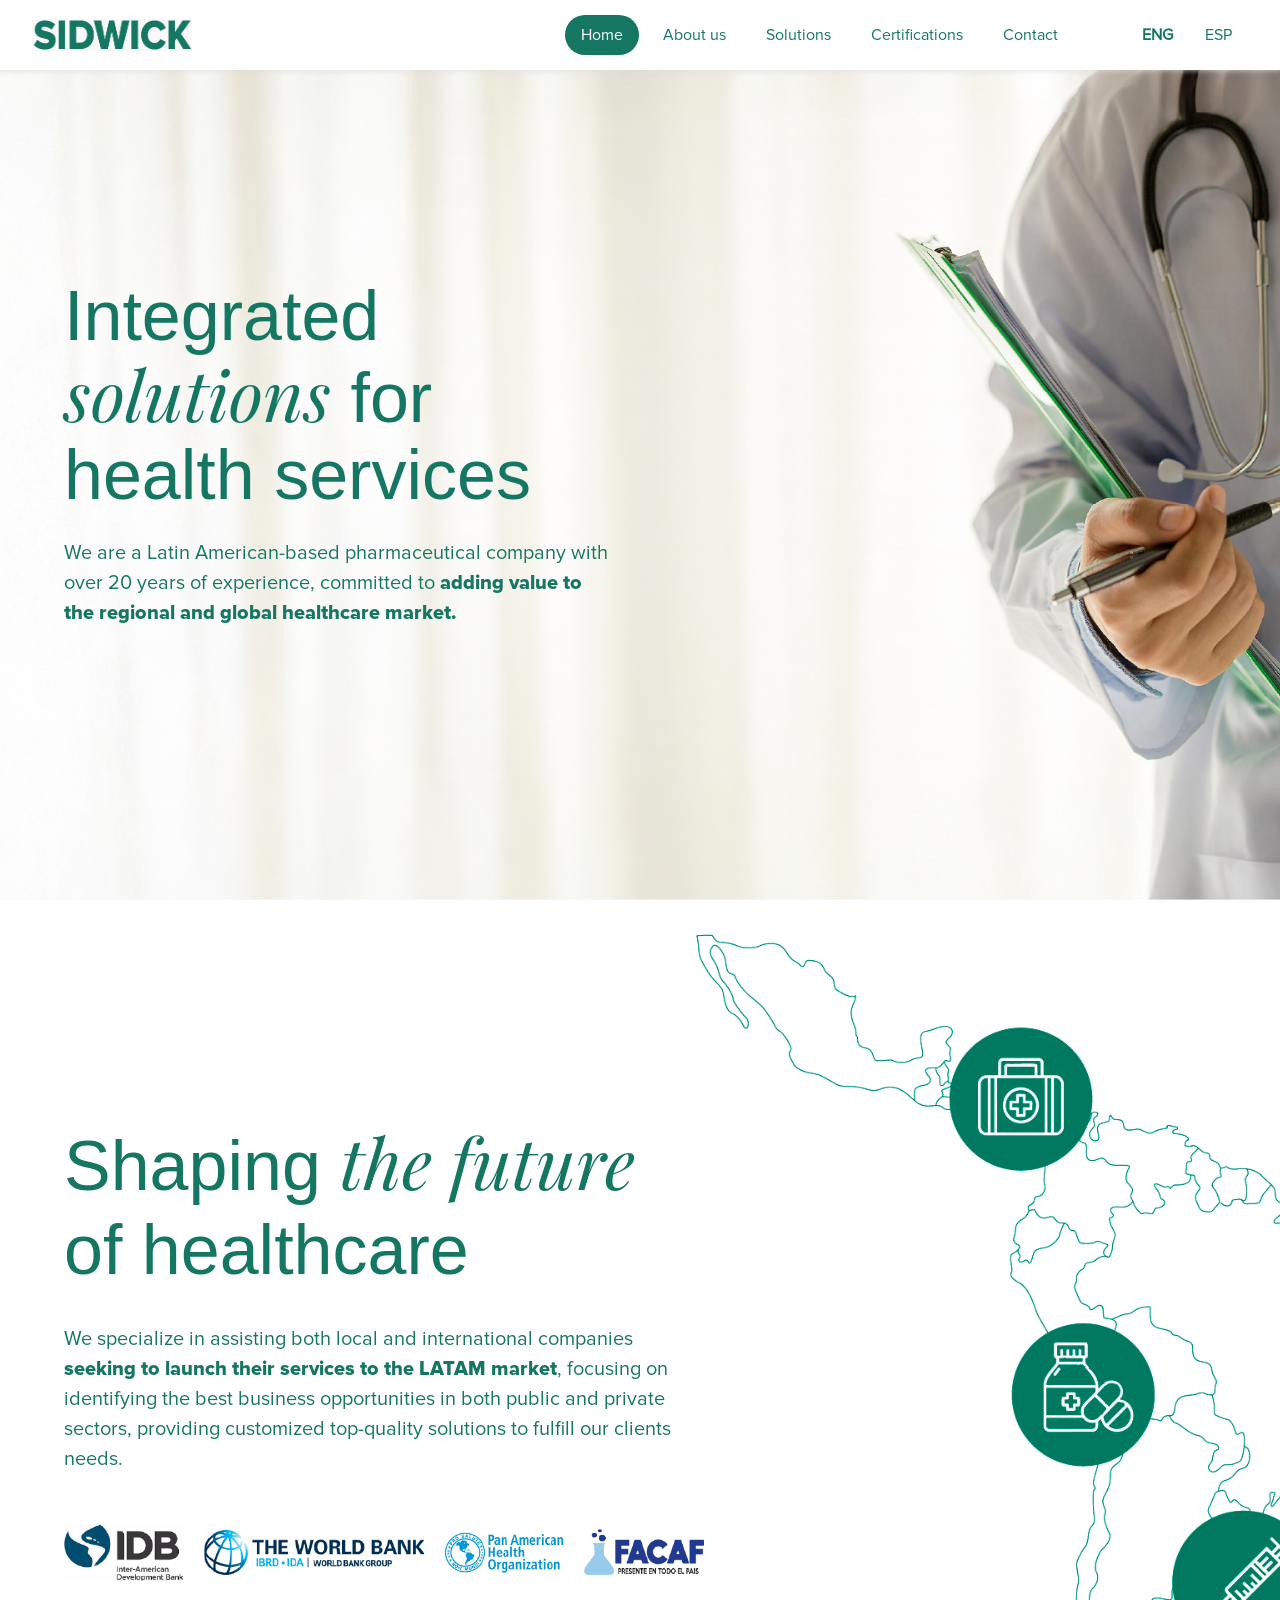
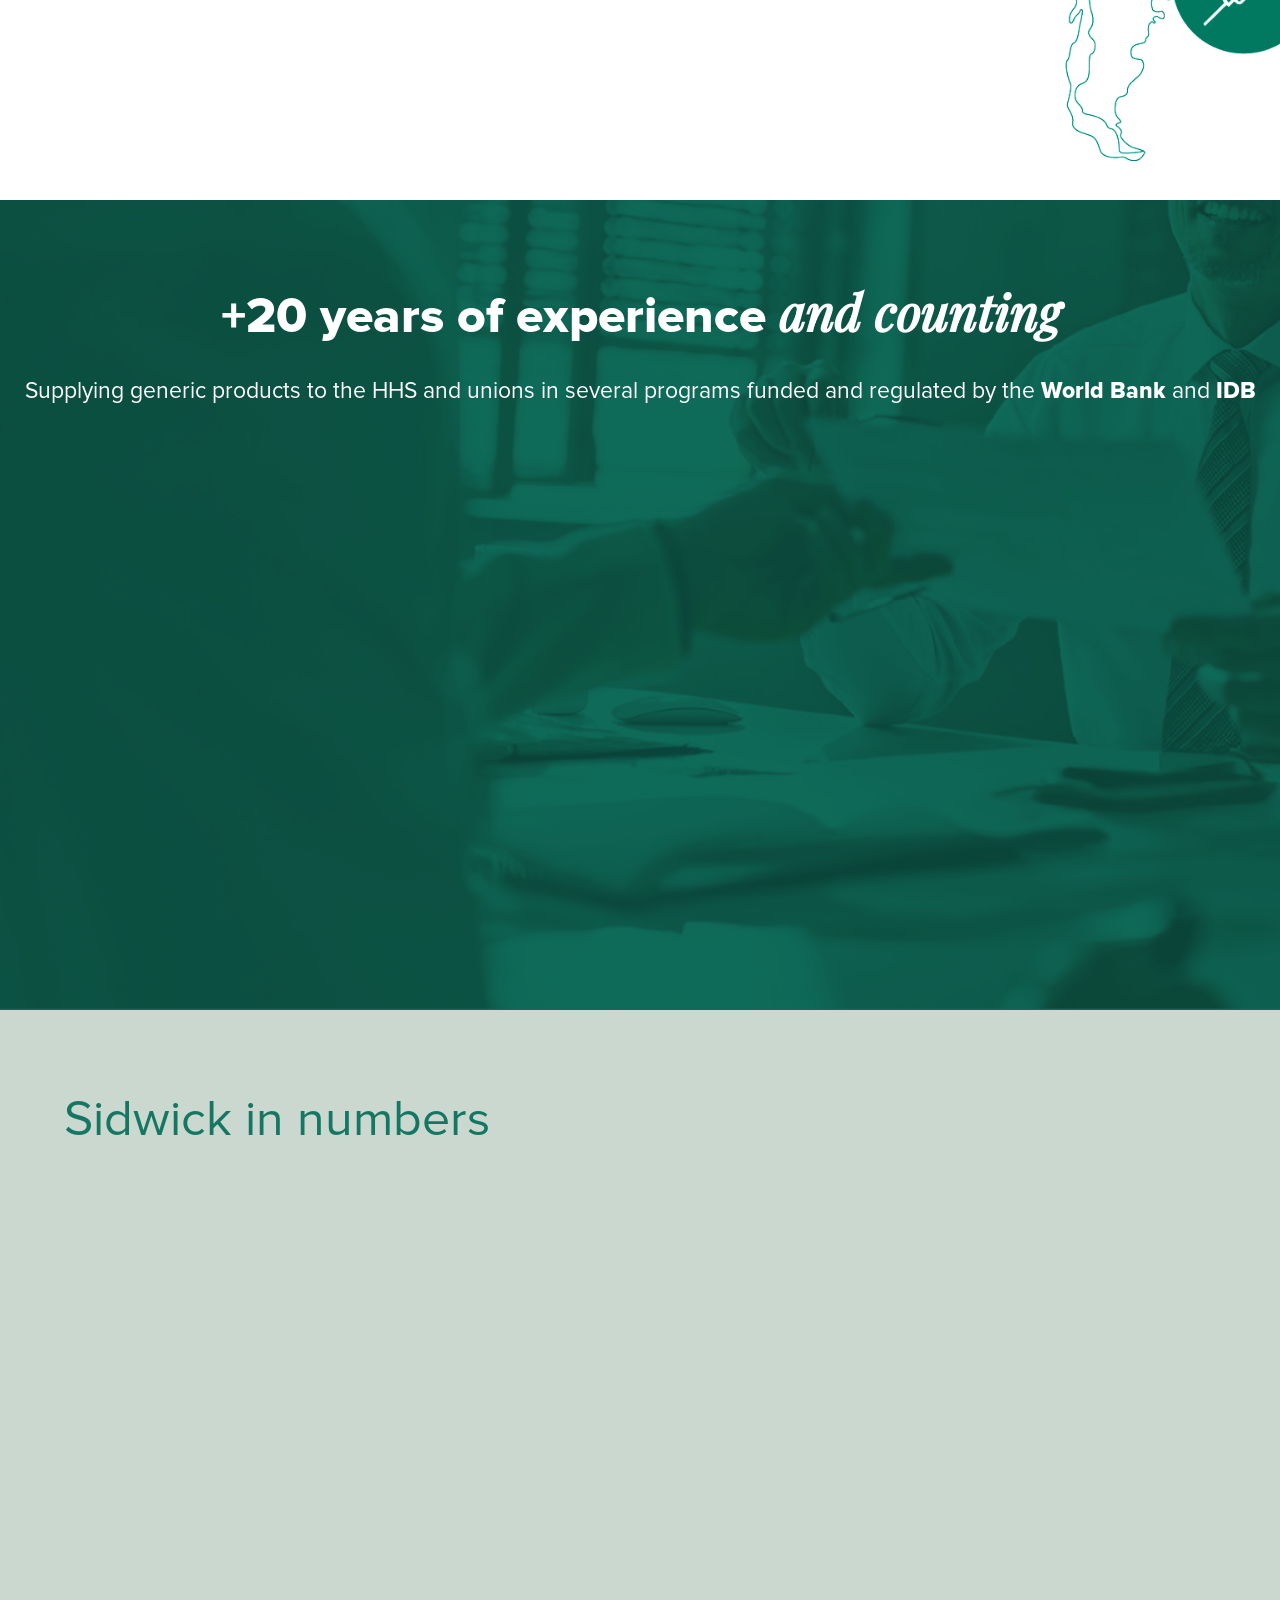
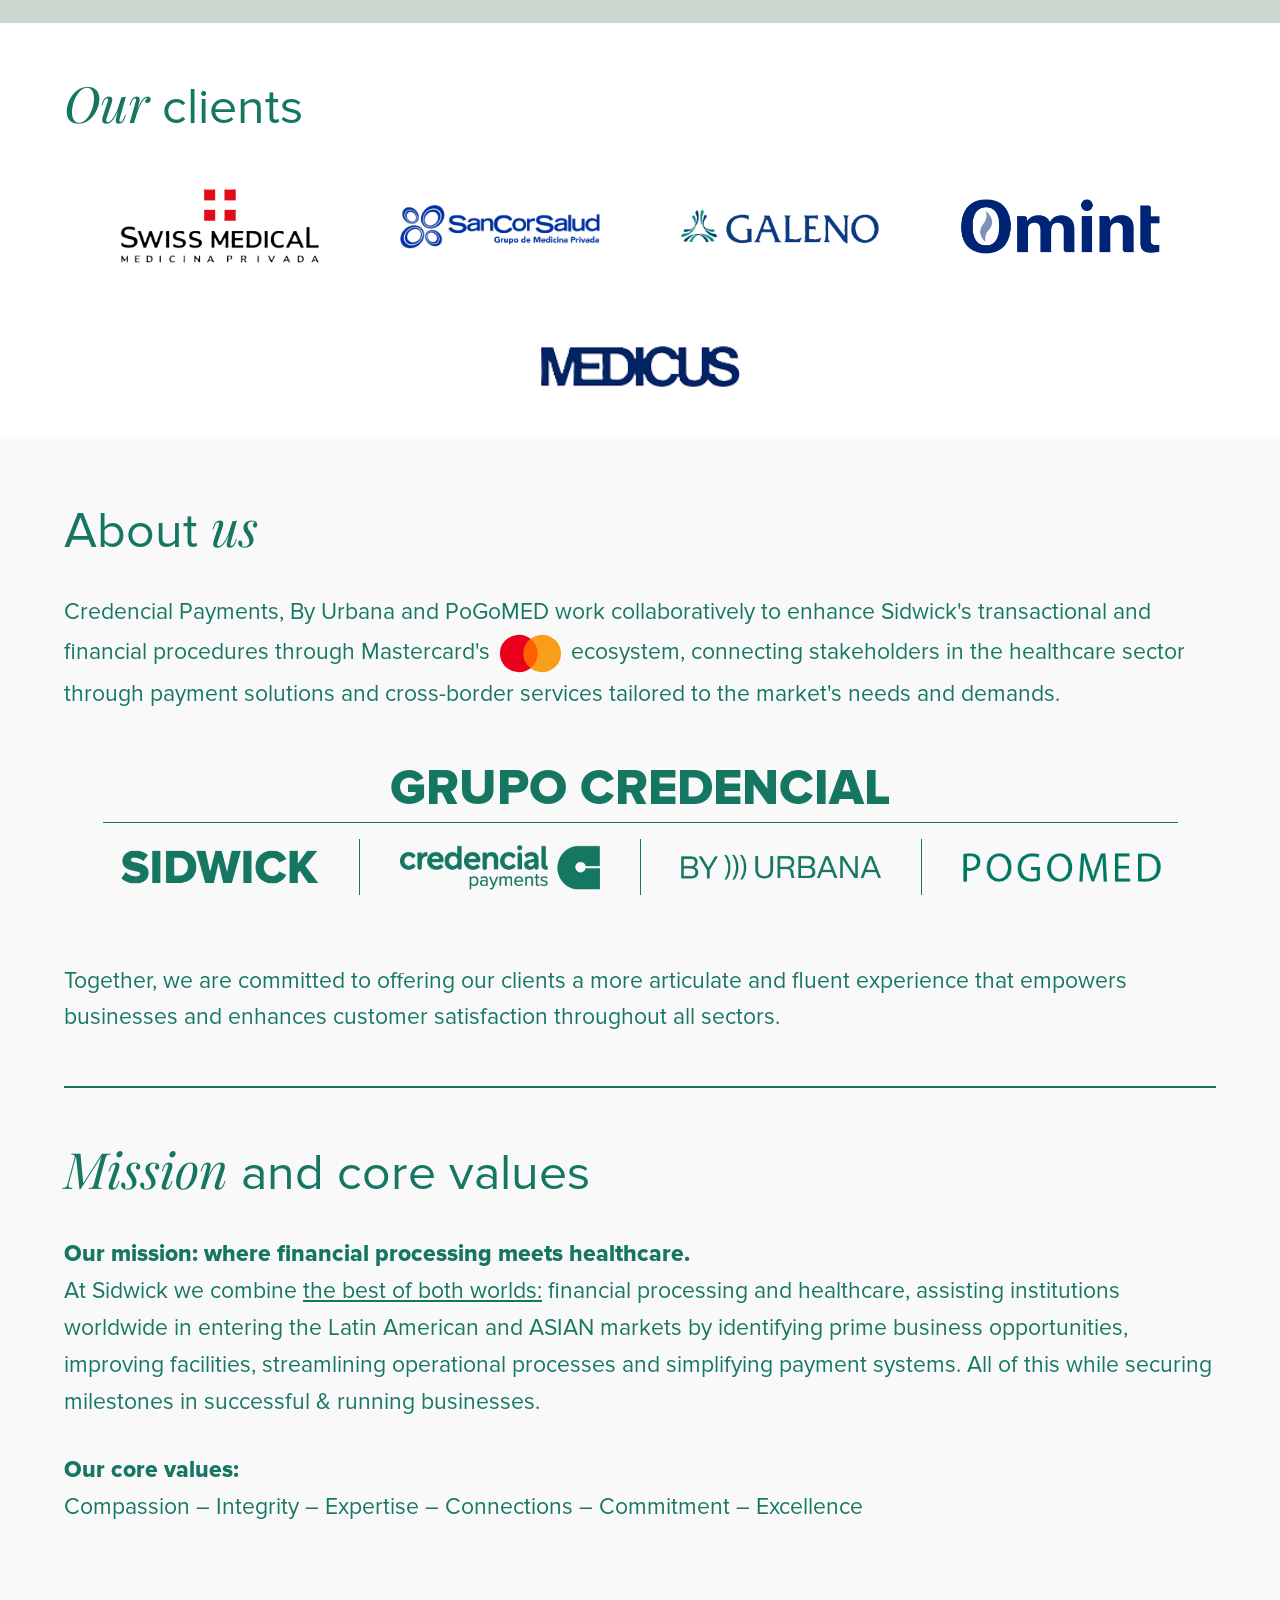
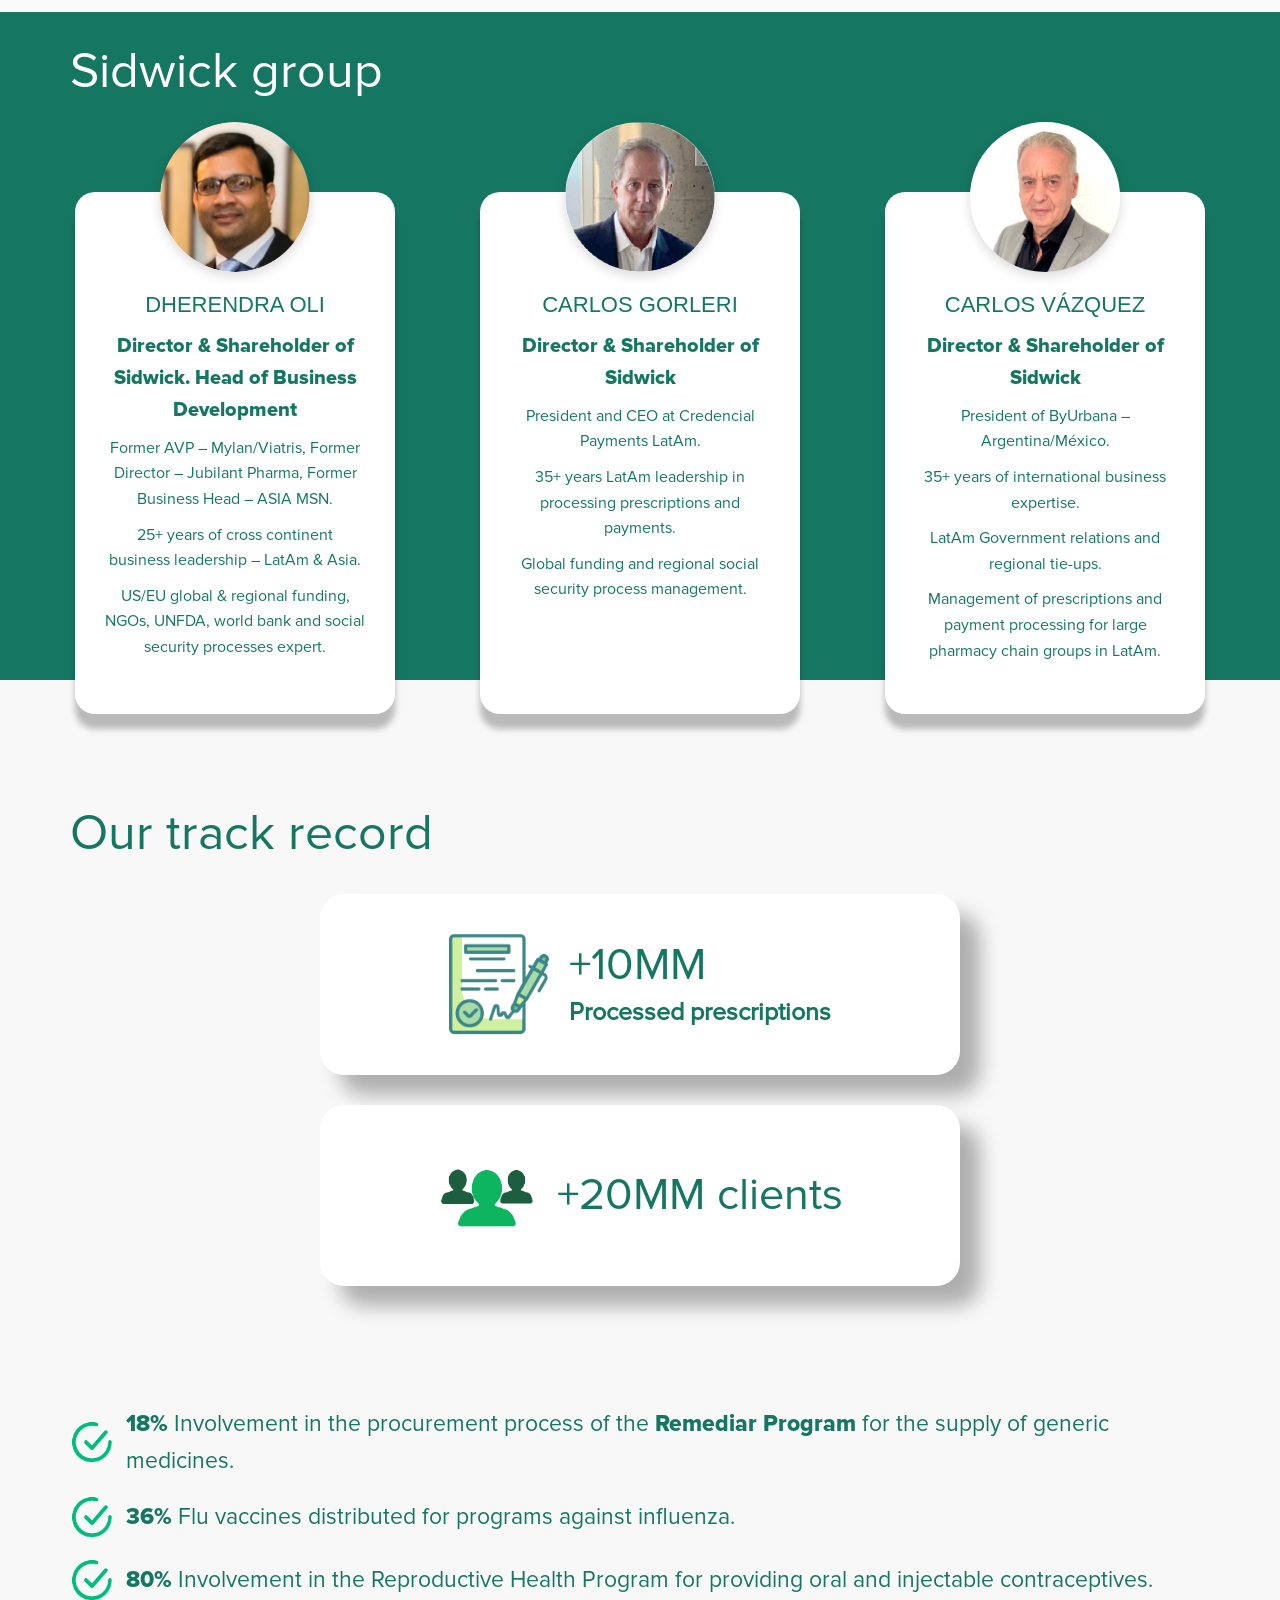
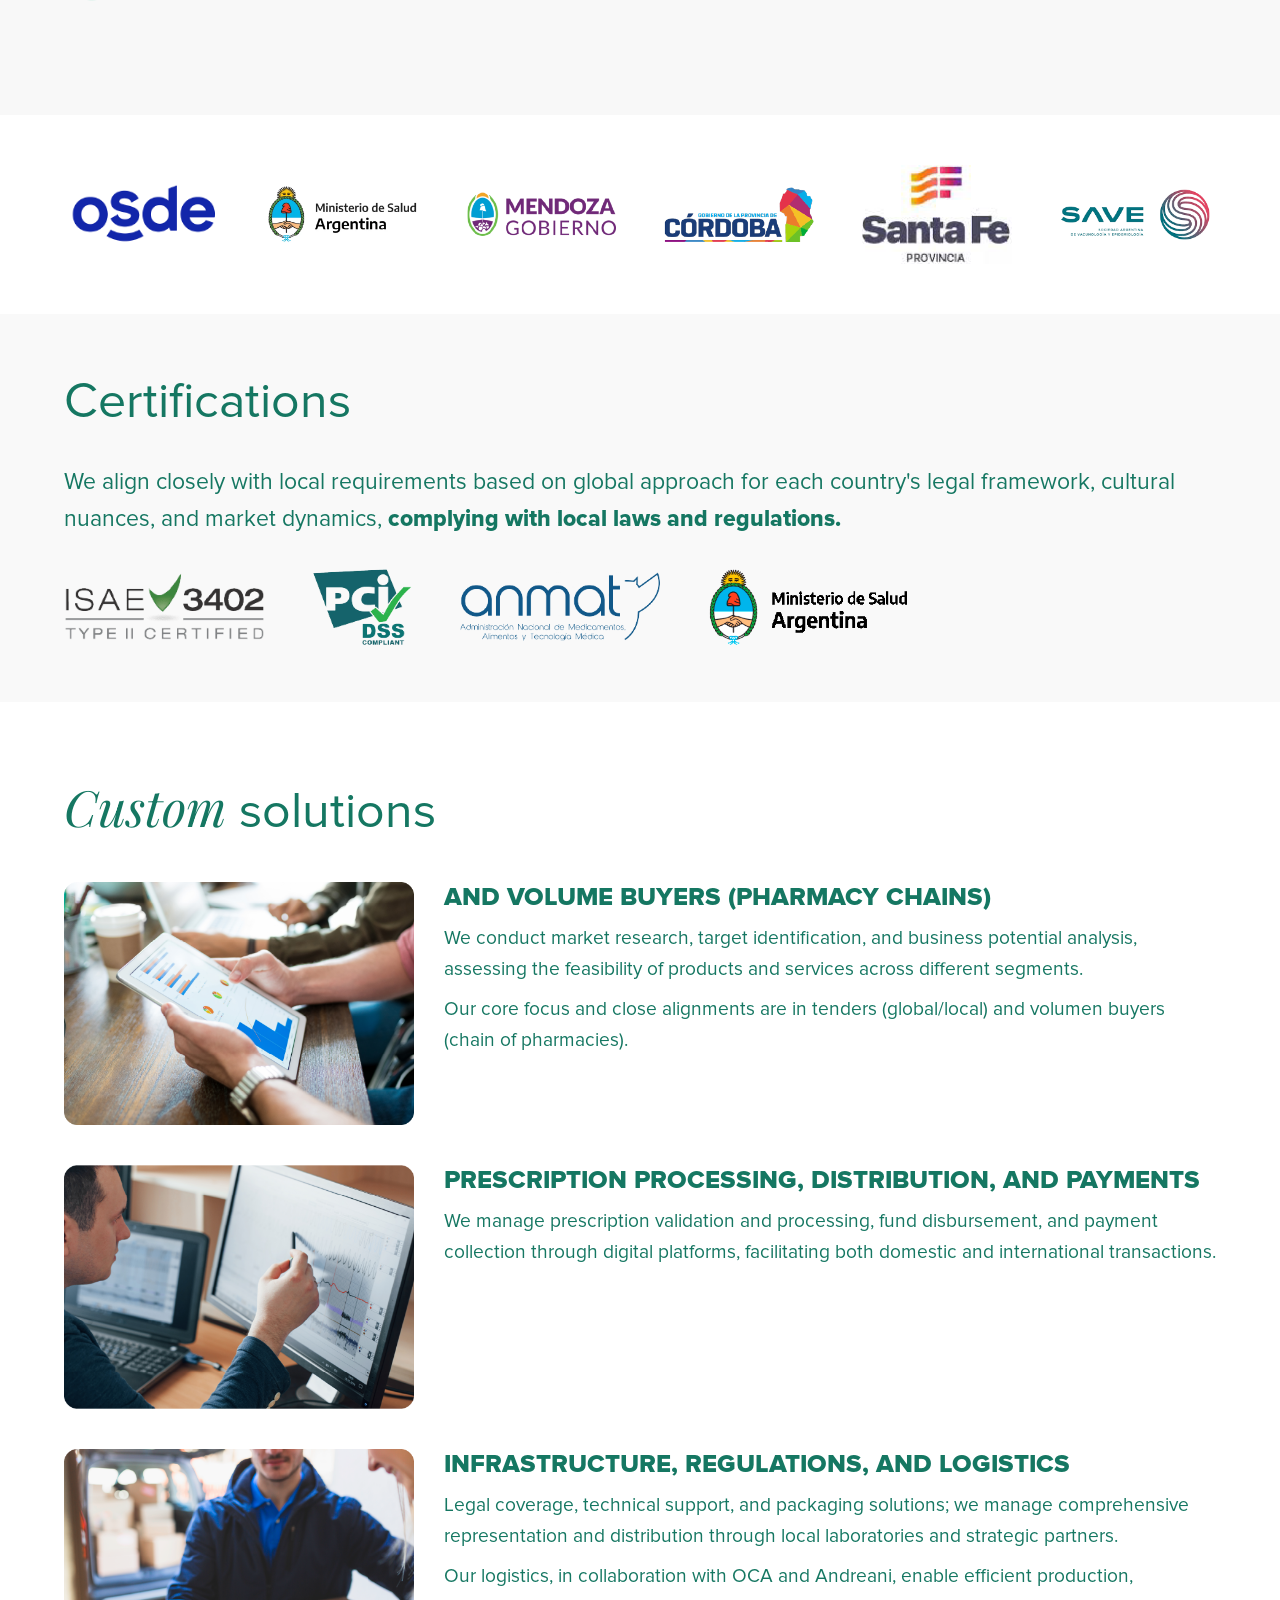
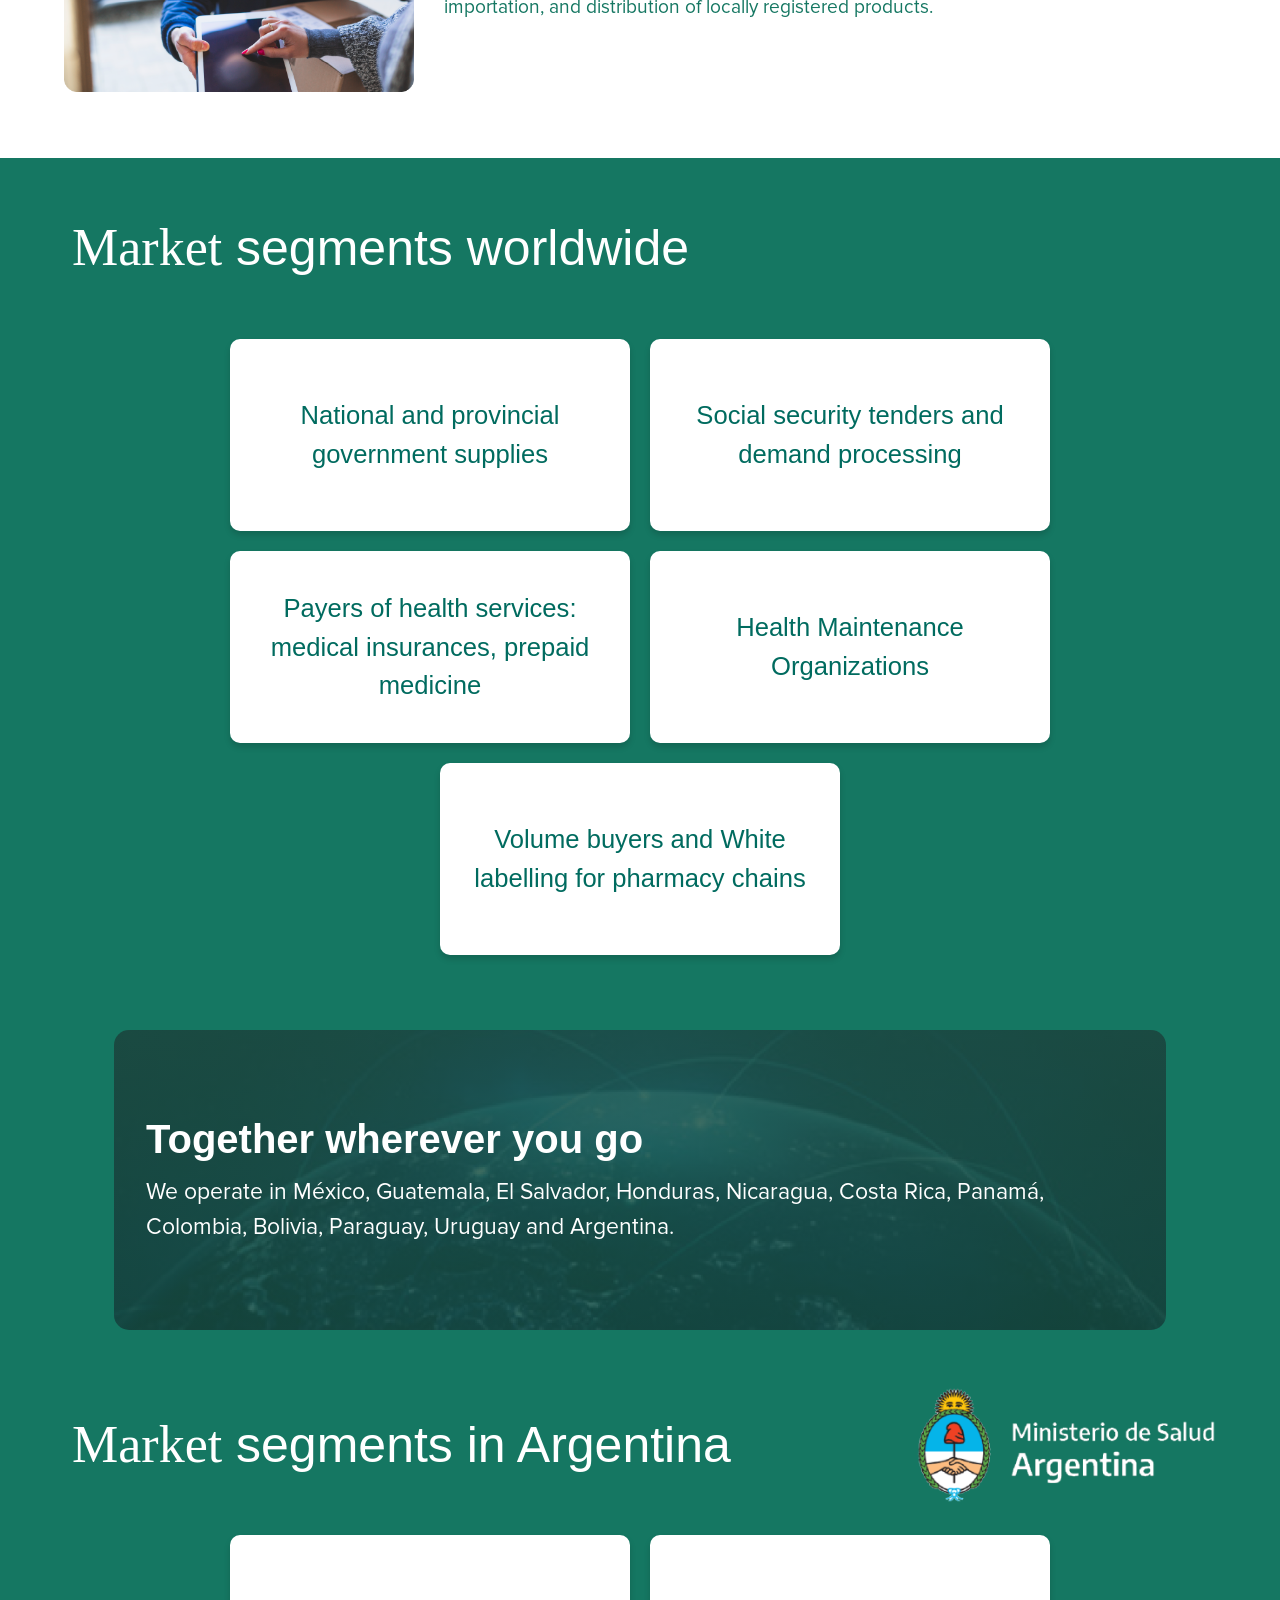
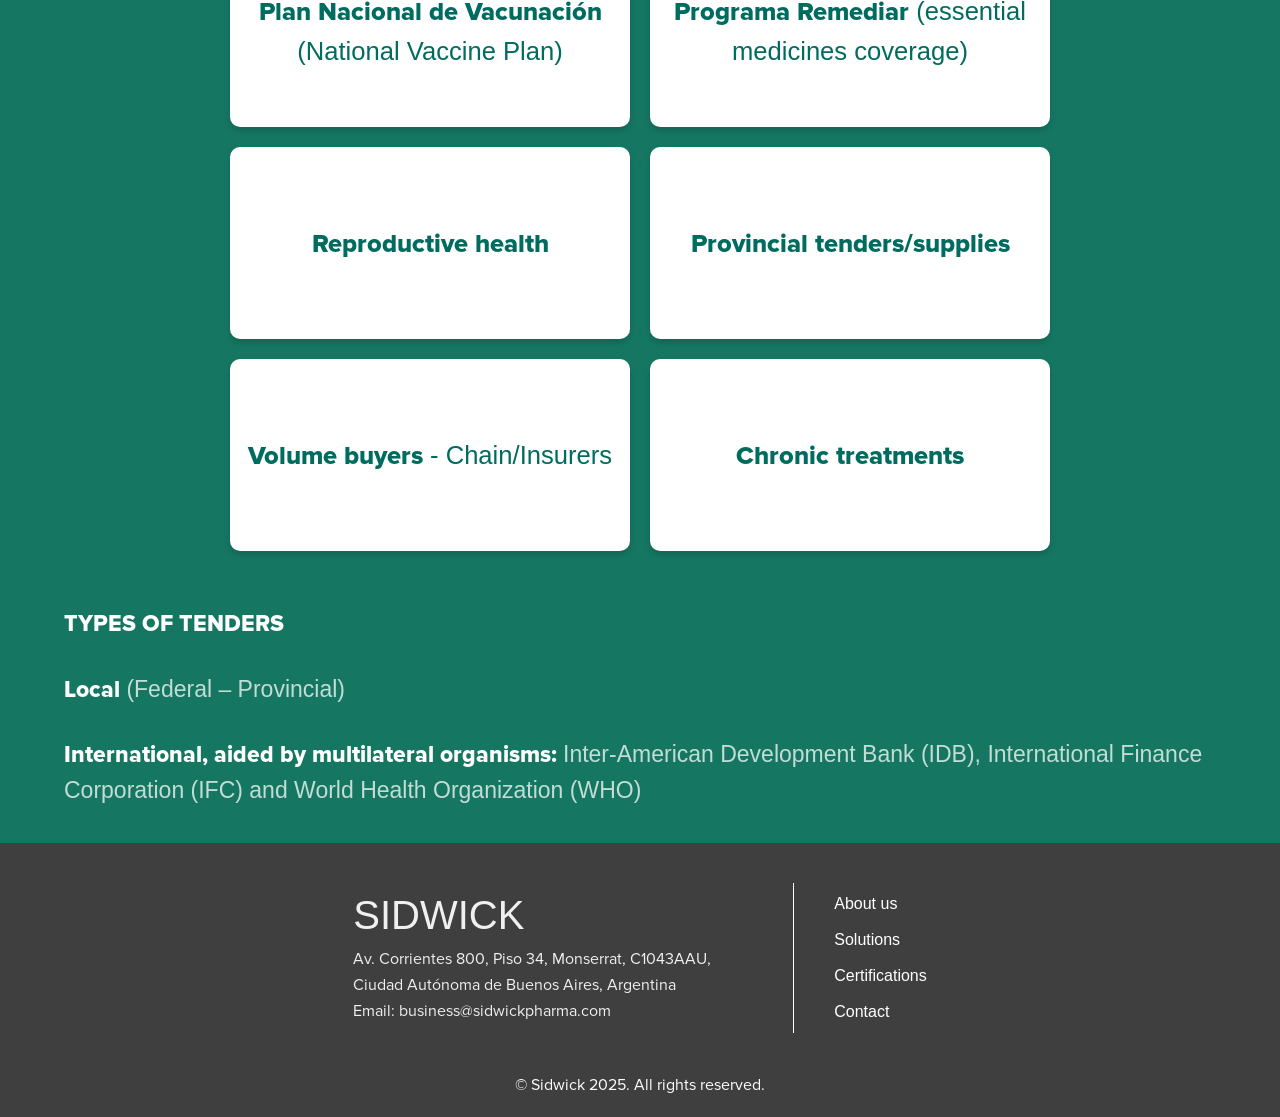
==== commit dc3b78da: "last commit" ====
--- a/index.html
+++ b/index.html
@@ -76,7 +76,7 @@
                     <br>
                     <div class="width-p">
                         <p class="highlight">We specialize in assisting both local and international companies
-                            <span class="negrito">seeking to launch their services to the LatAm market</span>, focusing
+                            <span class="negrito">seeking to launch their services to the LATAM market</span>, focusing
                             on identifying the best business opportunities in both public and private sectors, providing
                             customized top-quality solutions to fulfill our clients needs.
                         </p>
@@ -143,7 +143,7 @@
                                     <div class="flip-inner">
                                         <div class="flip-front circle circle1">2005</div>
                                         <div class="flip-back circle circle4">
-                                            <div>Representation agreement with <span style="font-weight: bold">Famy Care
+                                            <div >Representation agreement with <span style="font-weight: bold">Famy Care
                                                     Ltd. (India), </span> for the marketing of reproductive health
                                                 products.
                                             </div>
@@ -386,7 +386,7 @@
                         <img src="./images/perfil2.png" alt="Dherendra Oli">
                         <h3>DHERENDRA OLI</h3>
                         <p class="negrito" style="font-size:20px;">Director & Shareholder of Sidwick. Head of Business
-                            Development.</p>
+                            Development</p>
                         <p>Former AVP – Mylan/Viatris, Former Director – Jubilant Pharma, Former Business Head – ASIA
                             MSN.</p>
                         <p>25+ years of cross continent business leadership – LatAm & Asia.</p>
@@ -398,7 +398,7 @@
                         <img src="./images/perfil1.png" alt="Carlos Gorleri">
                         <h3>CARLOS GORLERI</h3>
                         <p class="negrito " style="font-size:20px; font-weight: bold;">Director & Shareholder of
-                            Sidwick.</p>
+                            Sidwick</p>
                         <p>President and CEO at Credencial Payments LatAm.</p>
                         <p>35+ years LatAm leadership in processing prescriptions and payments.</p>
                         <p>Global funding and regional social security process management.</p>
@@ -409,7 +409,7 @@
                     <div class="person">
                         <img src="./images/perfil3.png" alt="Carlos Vázquez">
                         <h3>CARLOS VÁZQUEZ</h3>
-                        <p class="negrito" style="font-size:20px;">Director & Shareholder of Sidwick.</p>
+                        <p class="negrito" style="font-size:20px;">Director & Shareholder of Sidwick</p>
                         <p>President of ByUrbana – Argentina/México.</p>
                         <p>35+ years of international business expertise.</p>
                         <p>LatAm Government relations and regional tie-ups.</p>
@@ -528,9 +528,9 @@
 
             <!-- Solutions -->
             <section class="solutions" id="solutions">
-                <div>
-                    <h2 style="font-size: 50px;"><span class="font-style">Custom</span> solutions</h2>
-                </div>
+
+                <h2 style="font-size: 50px; margin-top: 50px;"><span class="font-style">Custom</span> solutions</h2>
+
                 <div class="solution-item">
                     <img src="./images/img-solutions-1.png" alt="market">
                     <div class="text-content">
--- a/css/home.css
+++ b/css/home.css
@@ -220,6 +220,7 @@
 }
 .block {
   display: flex;
+  flex-direction: row;
   gap: 3rem;
 }
 .circle {
@@ -251,6 +252,11 @@
   color: #fff;
 }
 
+.circle-container,
+.block {
+  flex-direction: row;
+}
+
 .circle4 {
   background-color: #ffffff;
   color: #15754e;
@@ -260,7 +266,7 @@
   align-items: center;
   text-align: center;
   padding: 1rem;
-  font-size: 15px;
+  font-size: 14px;
   line-height: 1.3;
   width: clamp(220px, 20vw, 220px);
   height: clamp(220px, 20vw, 220px);
@@ -439,7 +445,7 @@
   .home-2 {
     padding: 8rem 1rem;
   }
-}
+
 .icons-intern {
   flex-direction: column; /* um ícone embaixo do outro */
   gap: 30px;
@@ -450,6 +456,7 @@
 .block {
   flex-direction: column;
 }
+}
 
 @media (max-width: 620px) {
   .home-1-es {
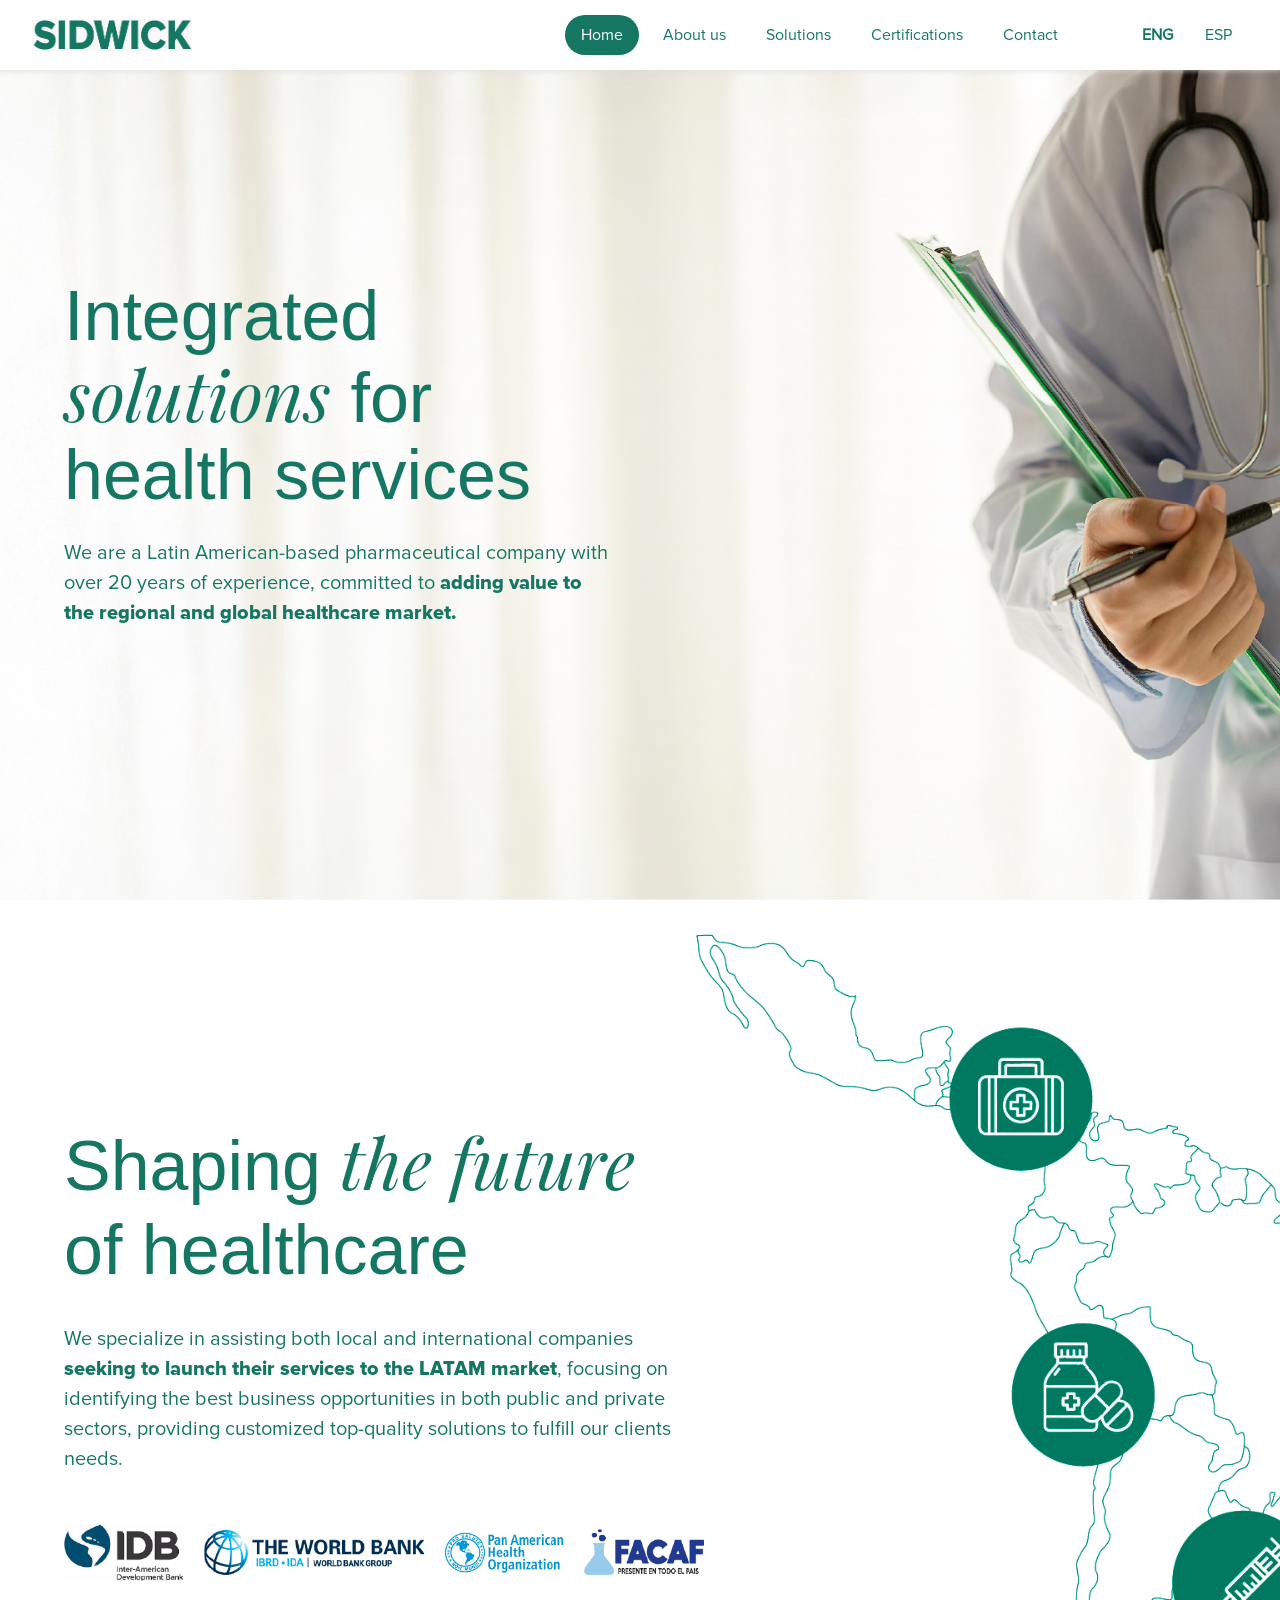
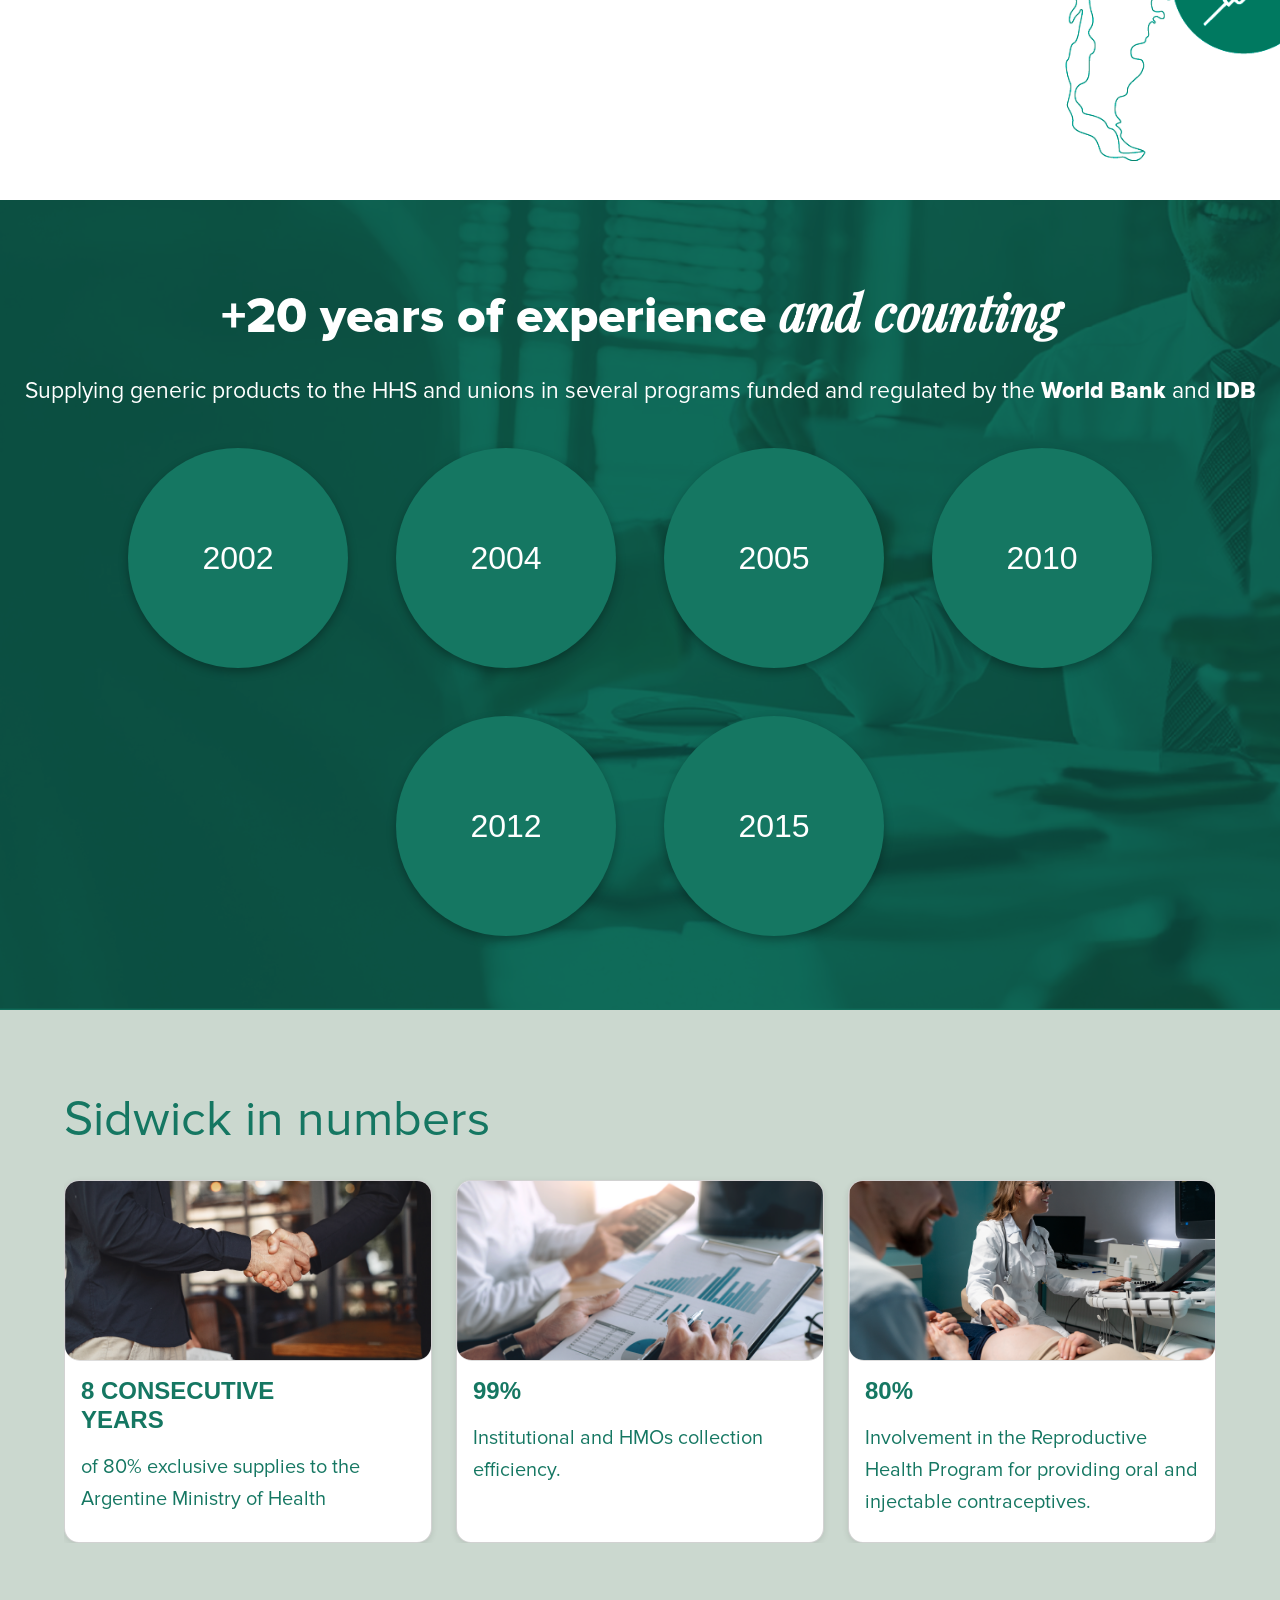
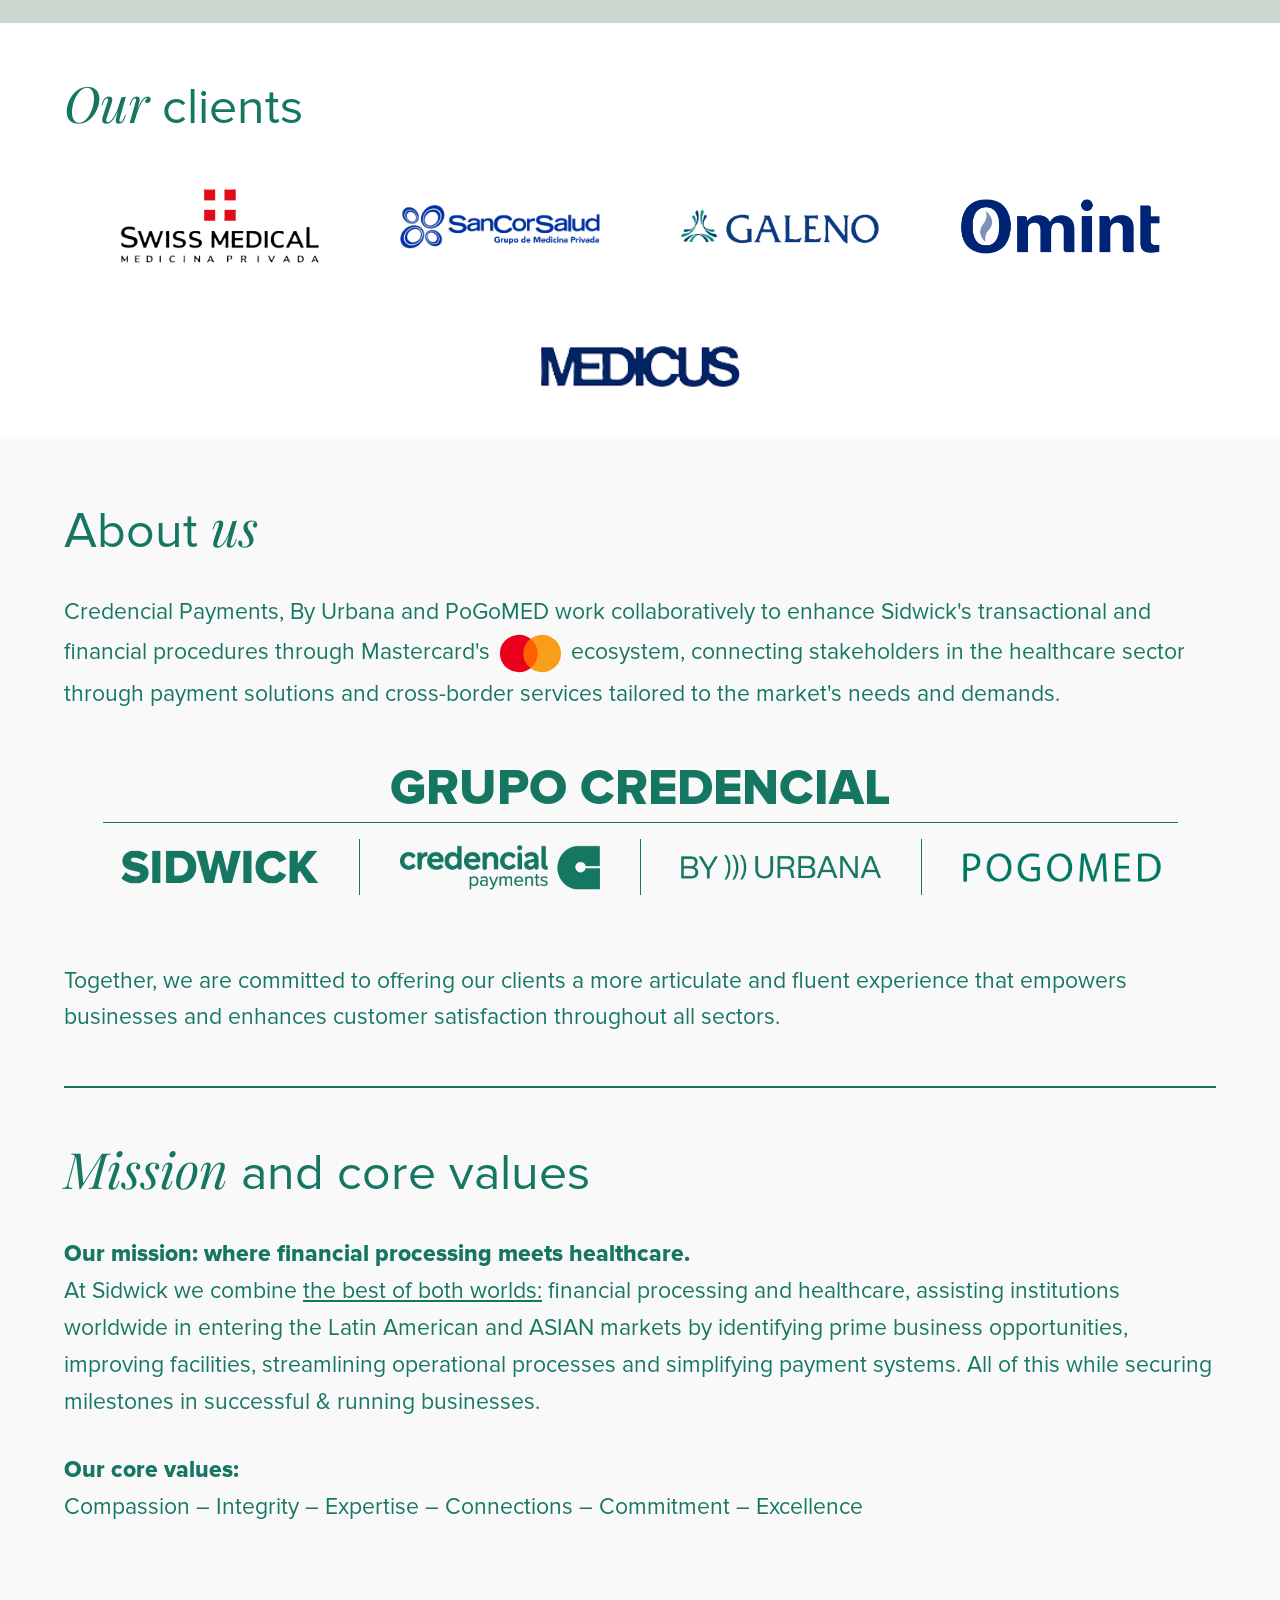
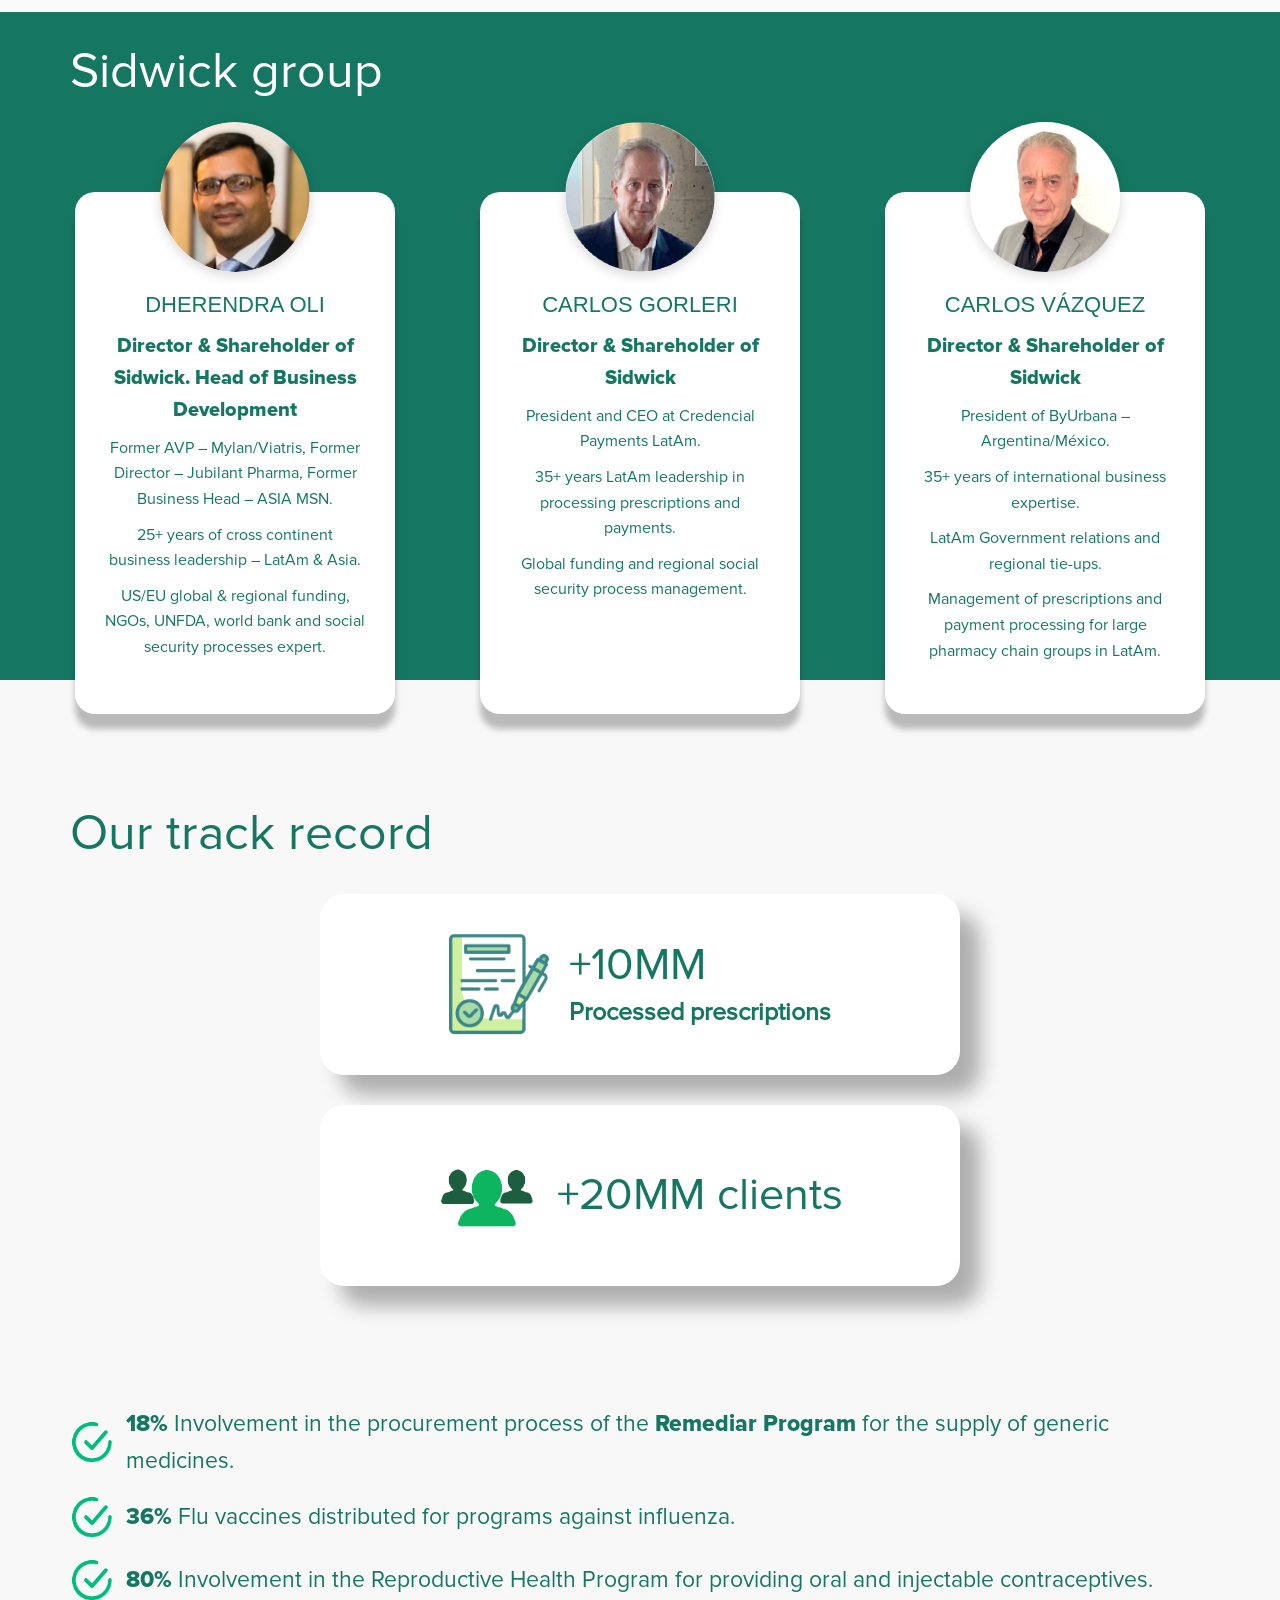
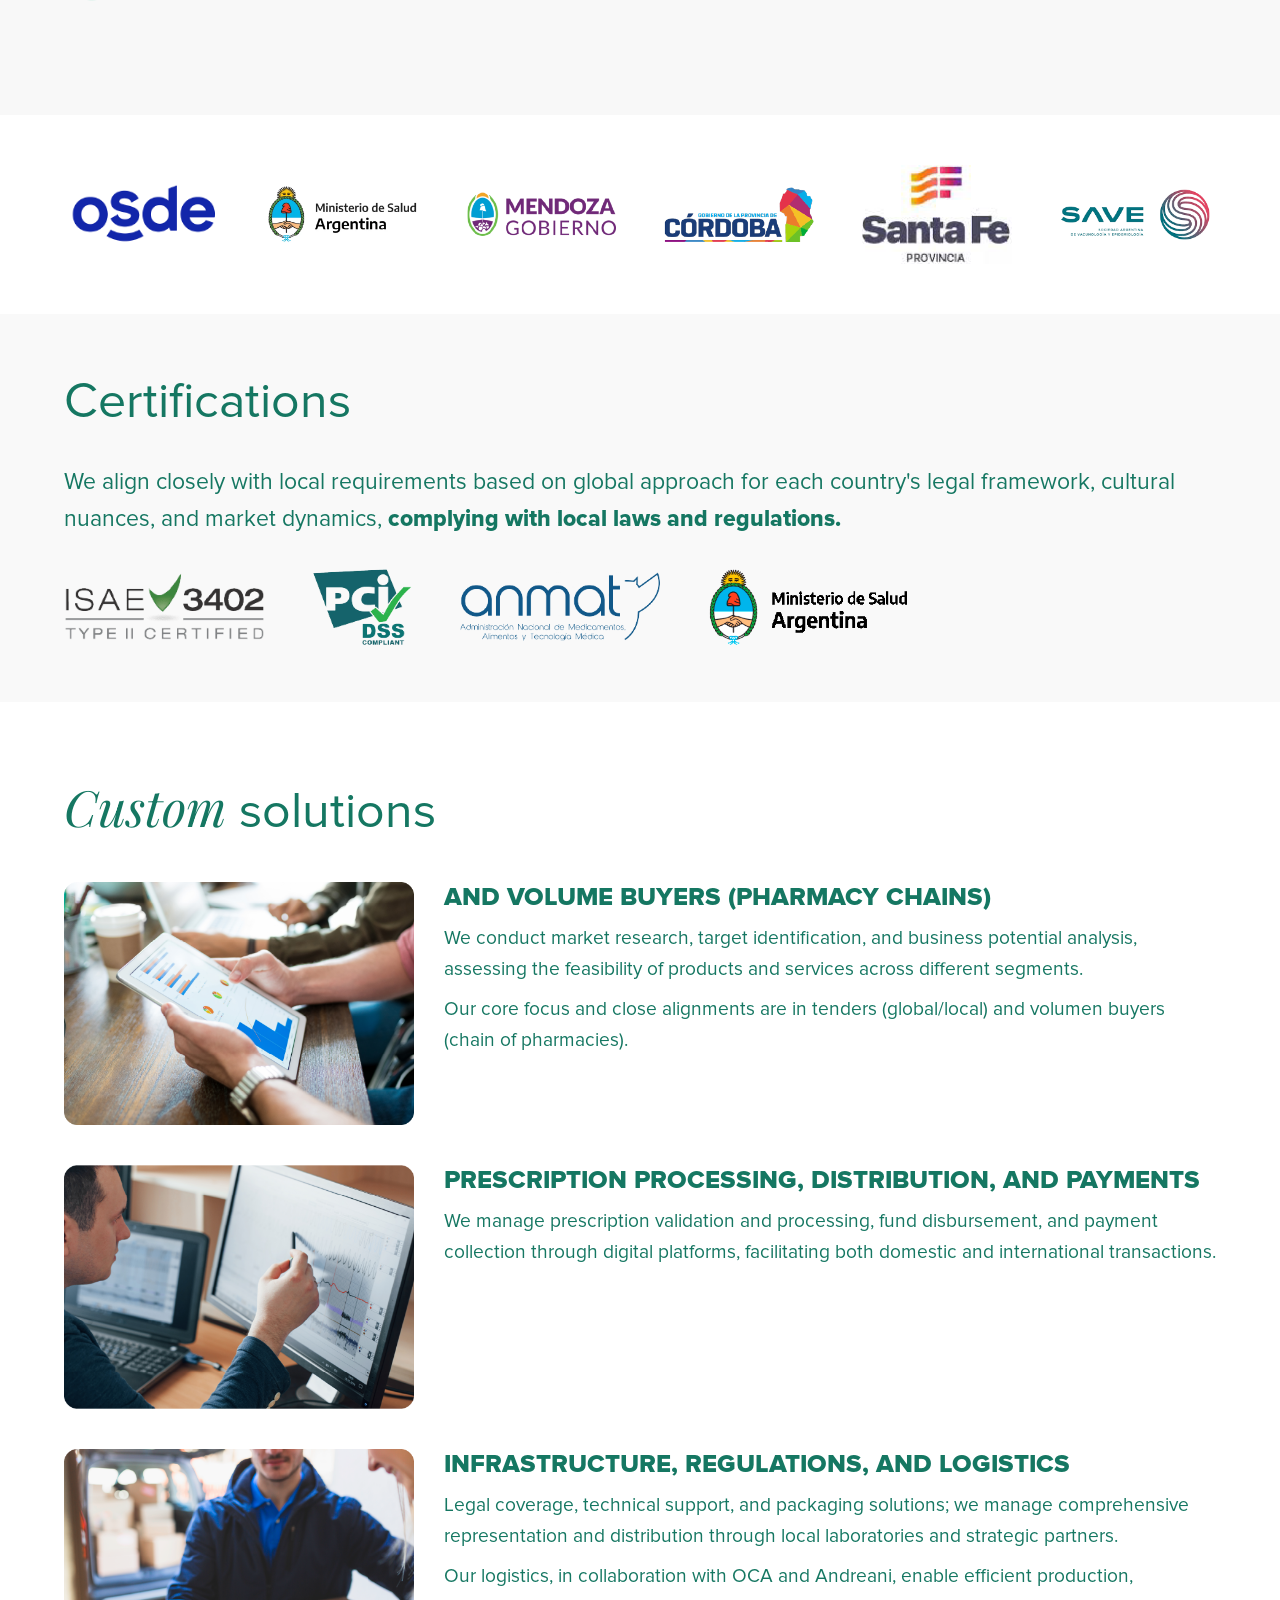
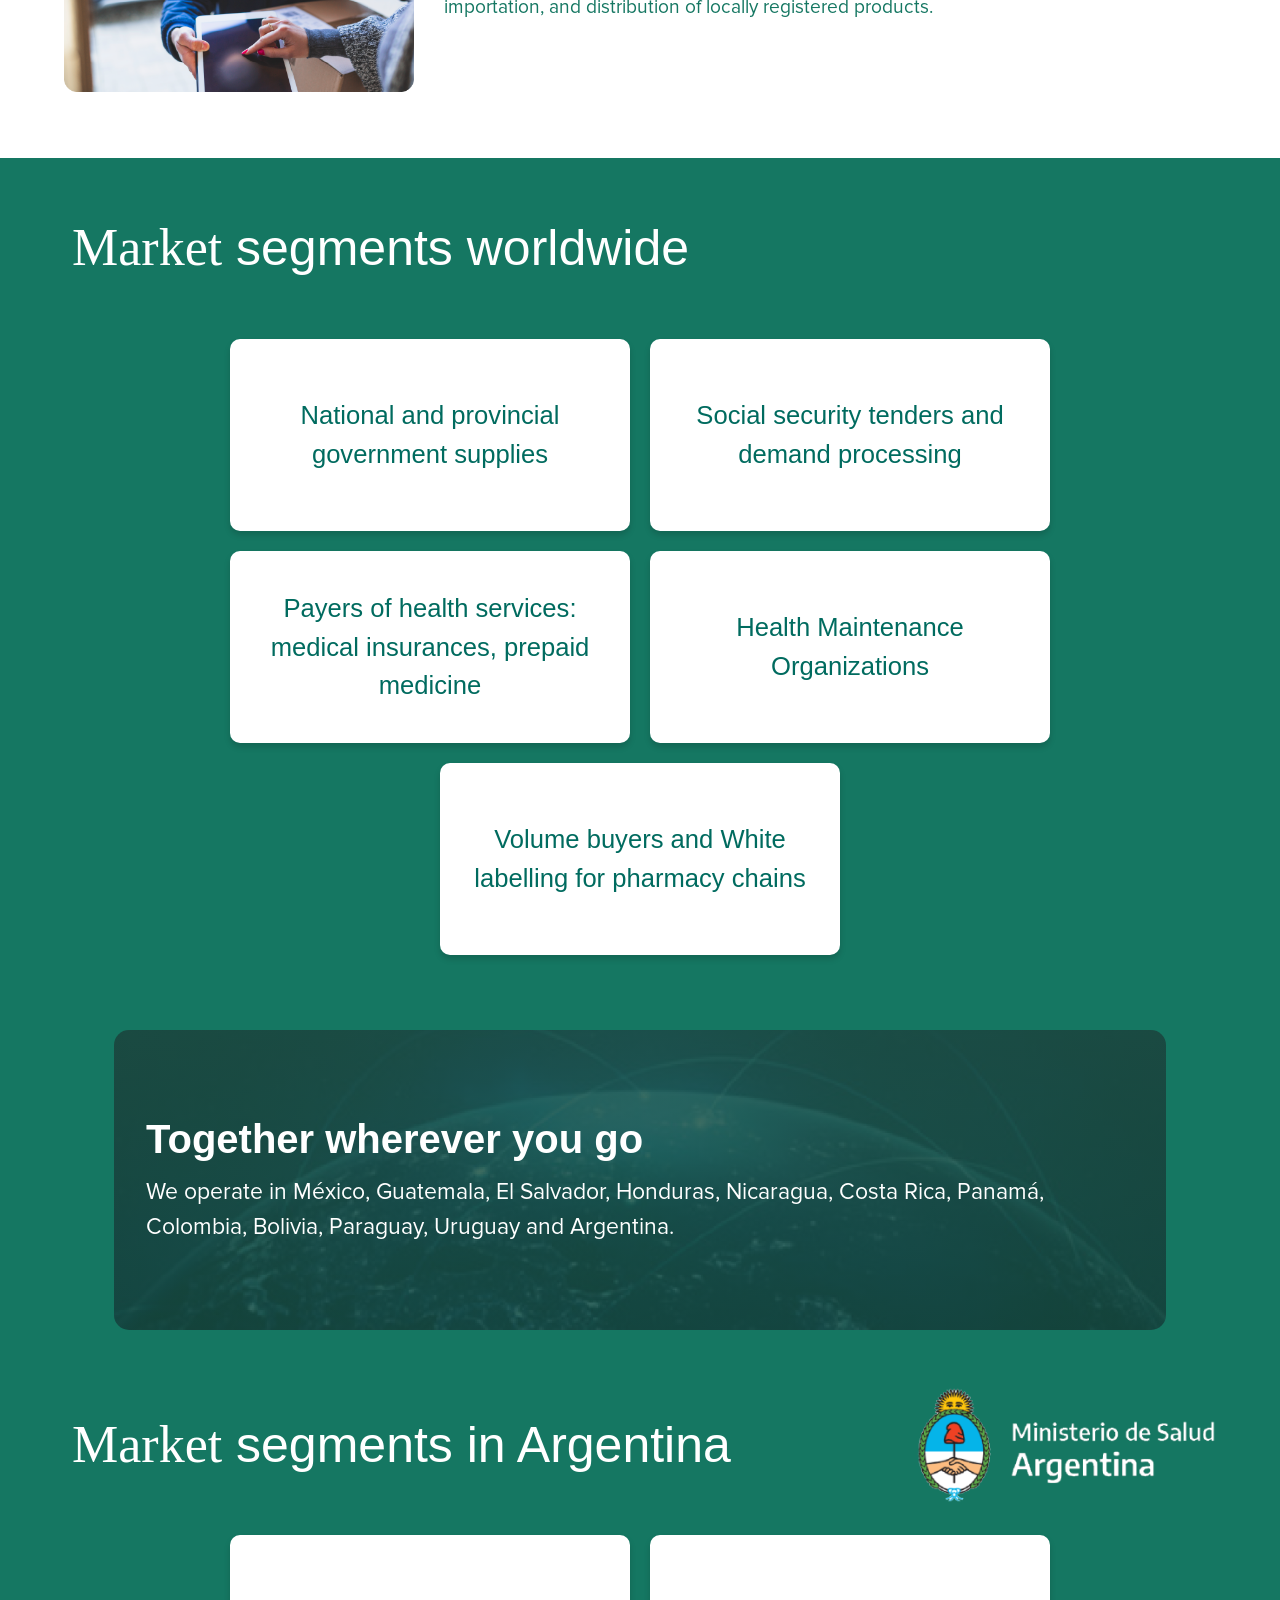
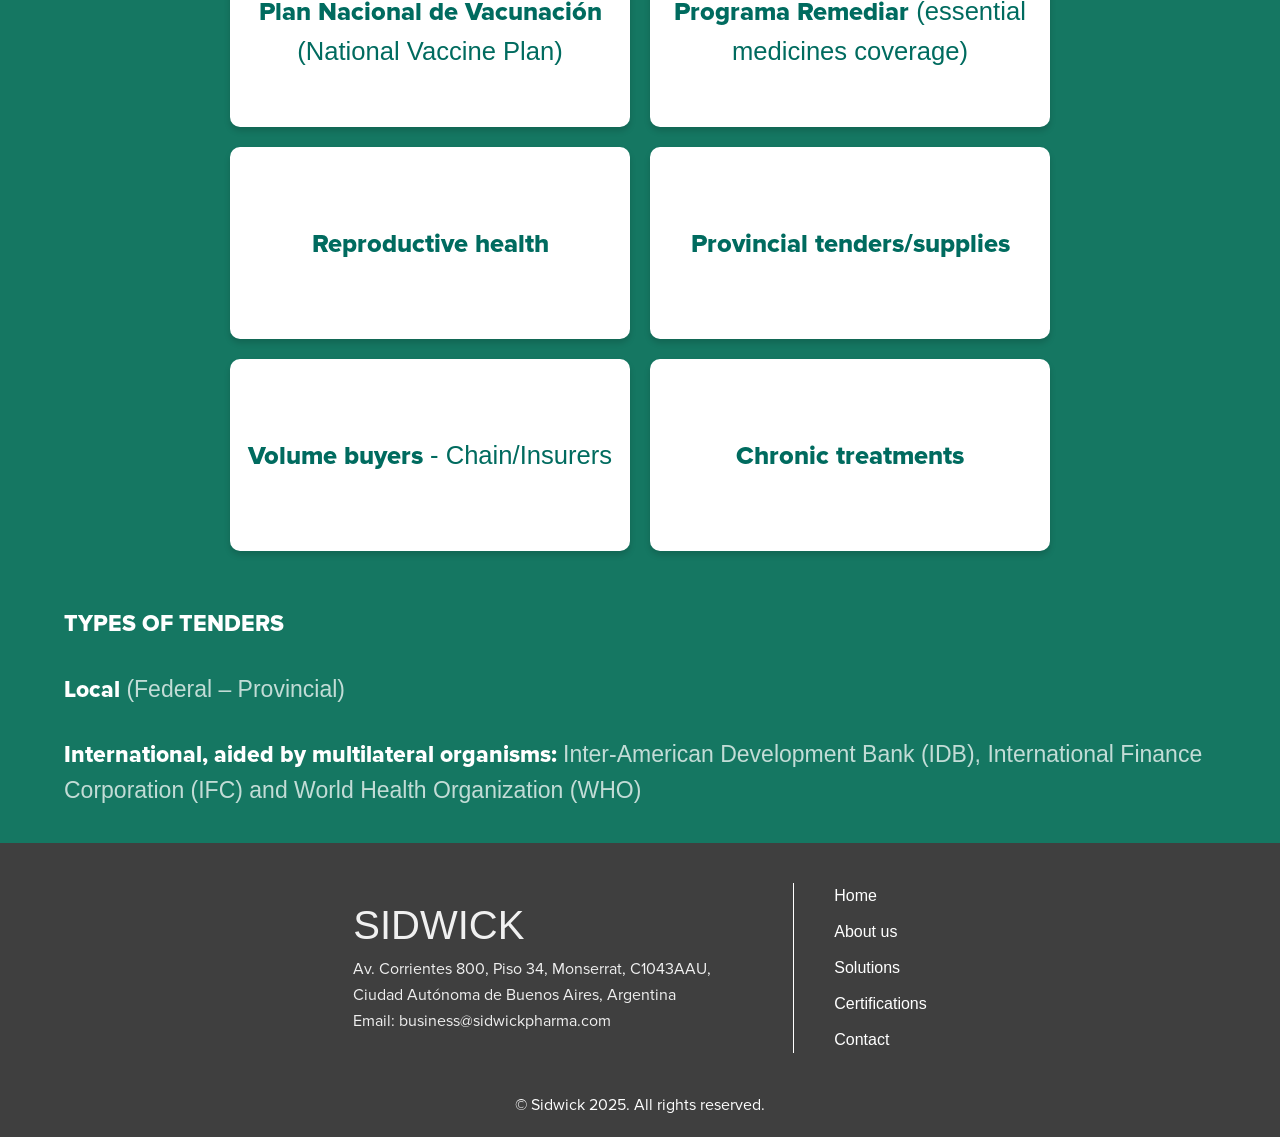
==== commit c14edd9e: "alteração no footer, criação dos links" ====
--- a/index.html
+++ b/index.html
@@ -143,7 +143,7 @@
                                     <div class="flip-inner">
                                         <div class="flip-front circle circle1">2005</div>
                                         <div class="flip-back circle circle4">
-                                            <div >Representation agreement with <span style="font-weight: bold">Famy Care
+                                            <div>Representation agreement with <span style="font-weight: bold">Famy Care
                                                     Ltd. (India), </span> for the marketing of reproductive health
                                                 products.
                                             </div>
@@ -646,12 +646,12 @@
             </div>
 
             <div class="shortcuts">
-                <button>About us</button>
-                <button>Solutions</button>
-                <button>Certifications</button>
-                <button>Contact</button>
+                <button><a href="#home" target="_self">Home</a></button>
+                <button><a href="#about-us" target="_self">About us</a></button>
+                <button><a href="#solutions" target="_self">Solutions</a></button>
+                <button><a href="#certifications" target="_self">Certifications</a></button>
+                <button><a href="#footer" target="_self">Contact</a></button>
             </div>
-
         </div>
 
         <div class="copyright">
--- a/css/footer.css
+++ b/css/footer.css
@@ -40,7 +40,7 @@
 
 .footer-separator {
   width: 1px;
-  height: 150px;
+  height: 170px;
   background-color: white;
   margin-left: 20px;
 }
@@ -51,6 +51,11 @@
   gap: 12px;
   align-items: flex-start;
   max-width: 300px;
+}
+
+.shortcuts a {
+  text-decoration: none;
+  color: white;
 }
 
 .shortcuts button {
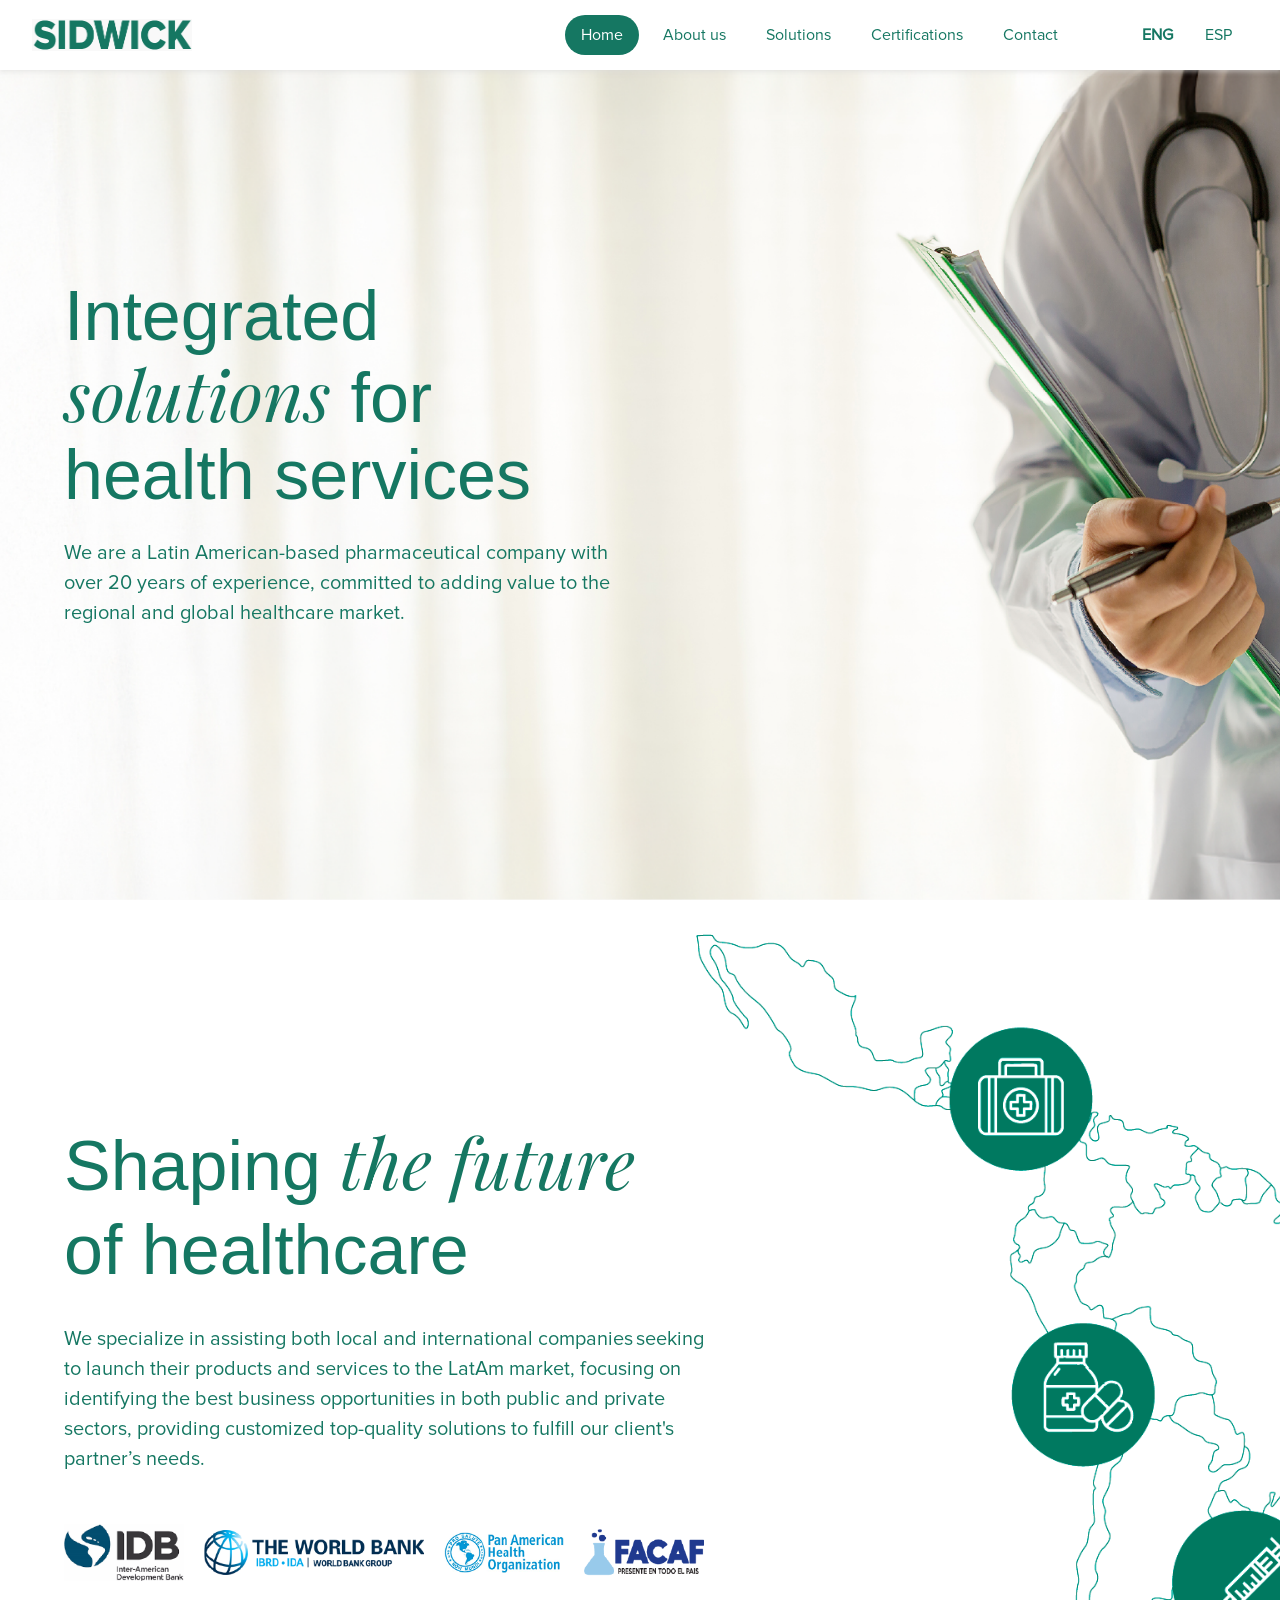
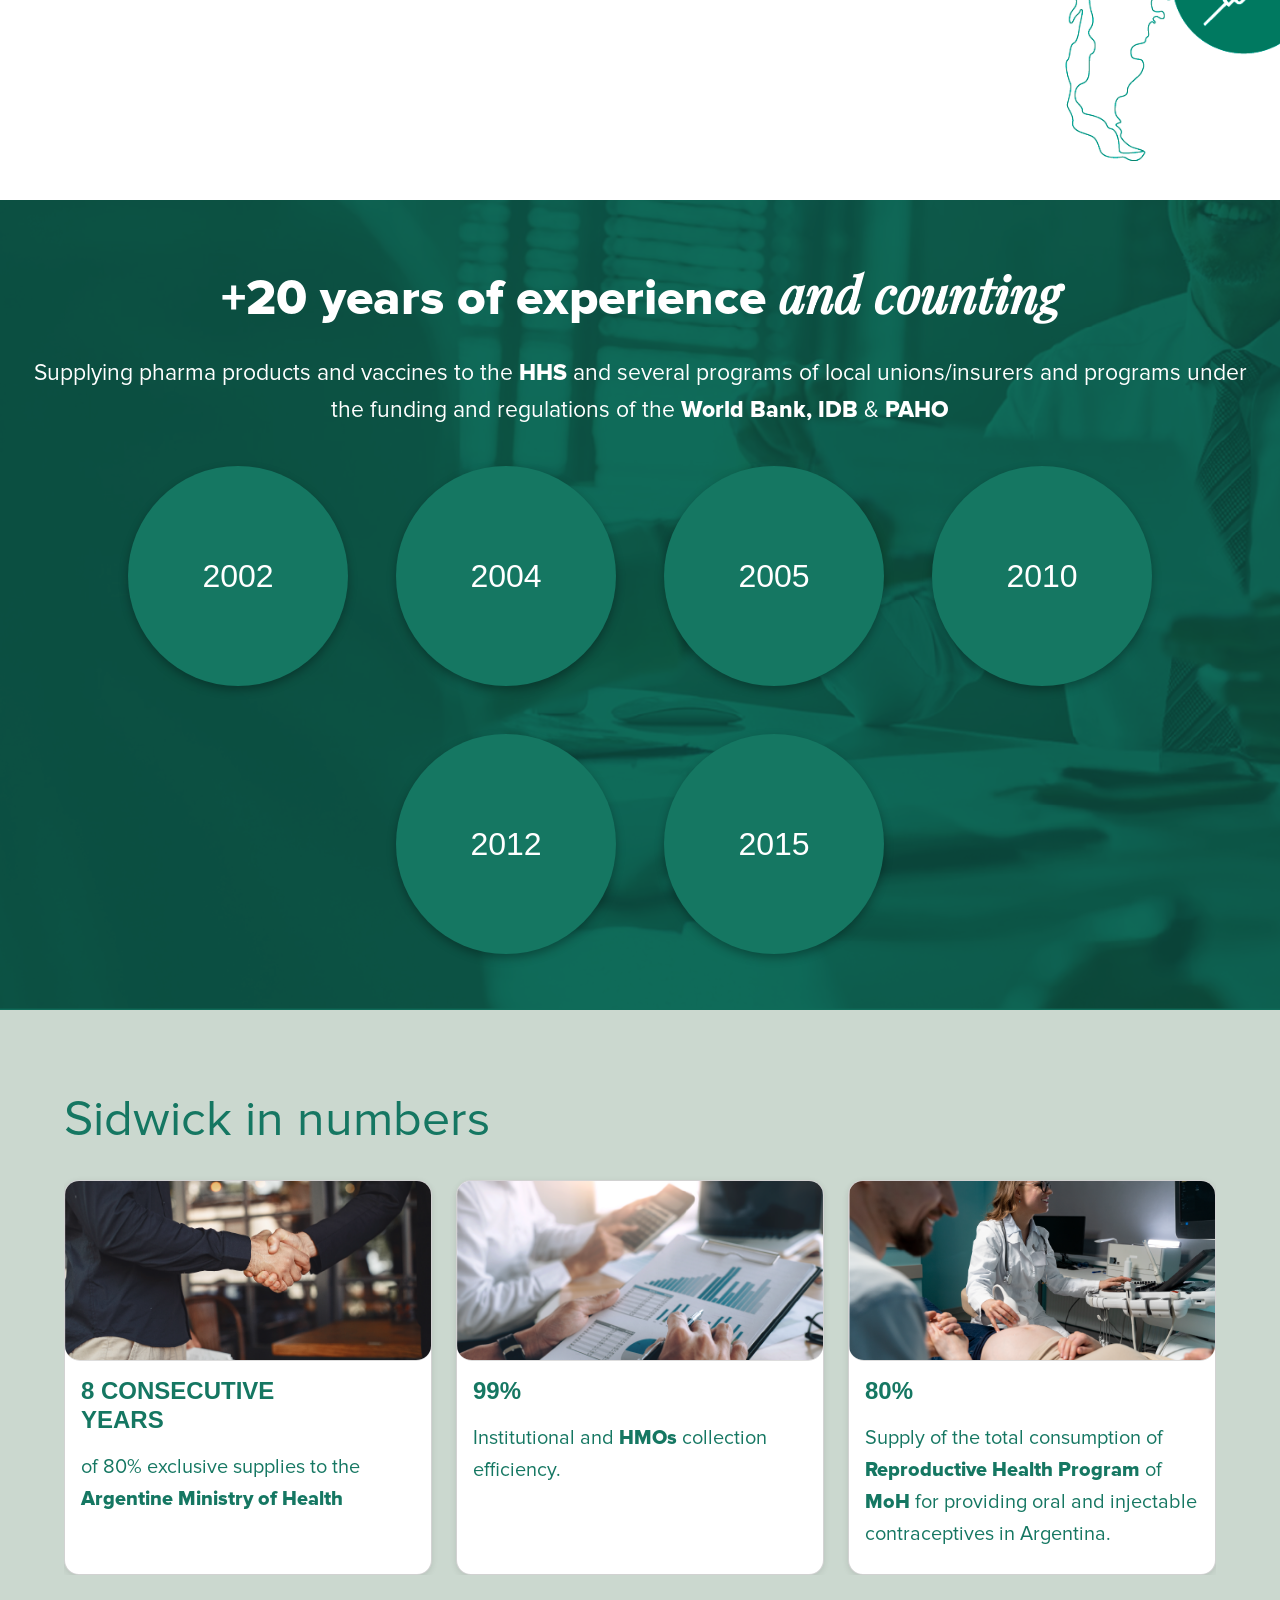
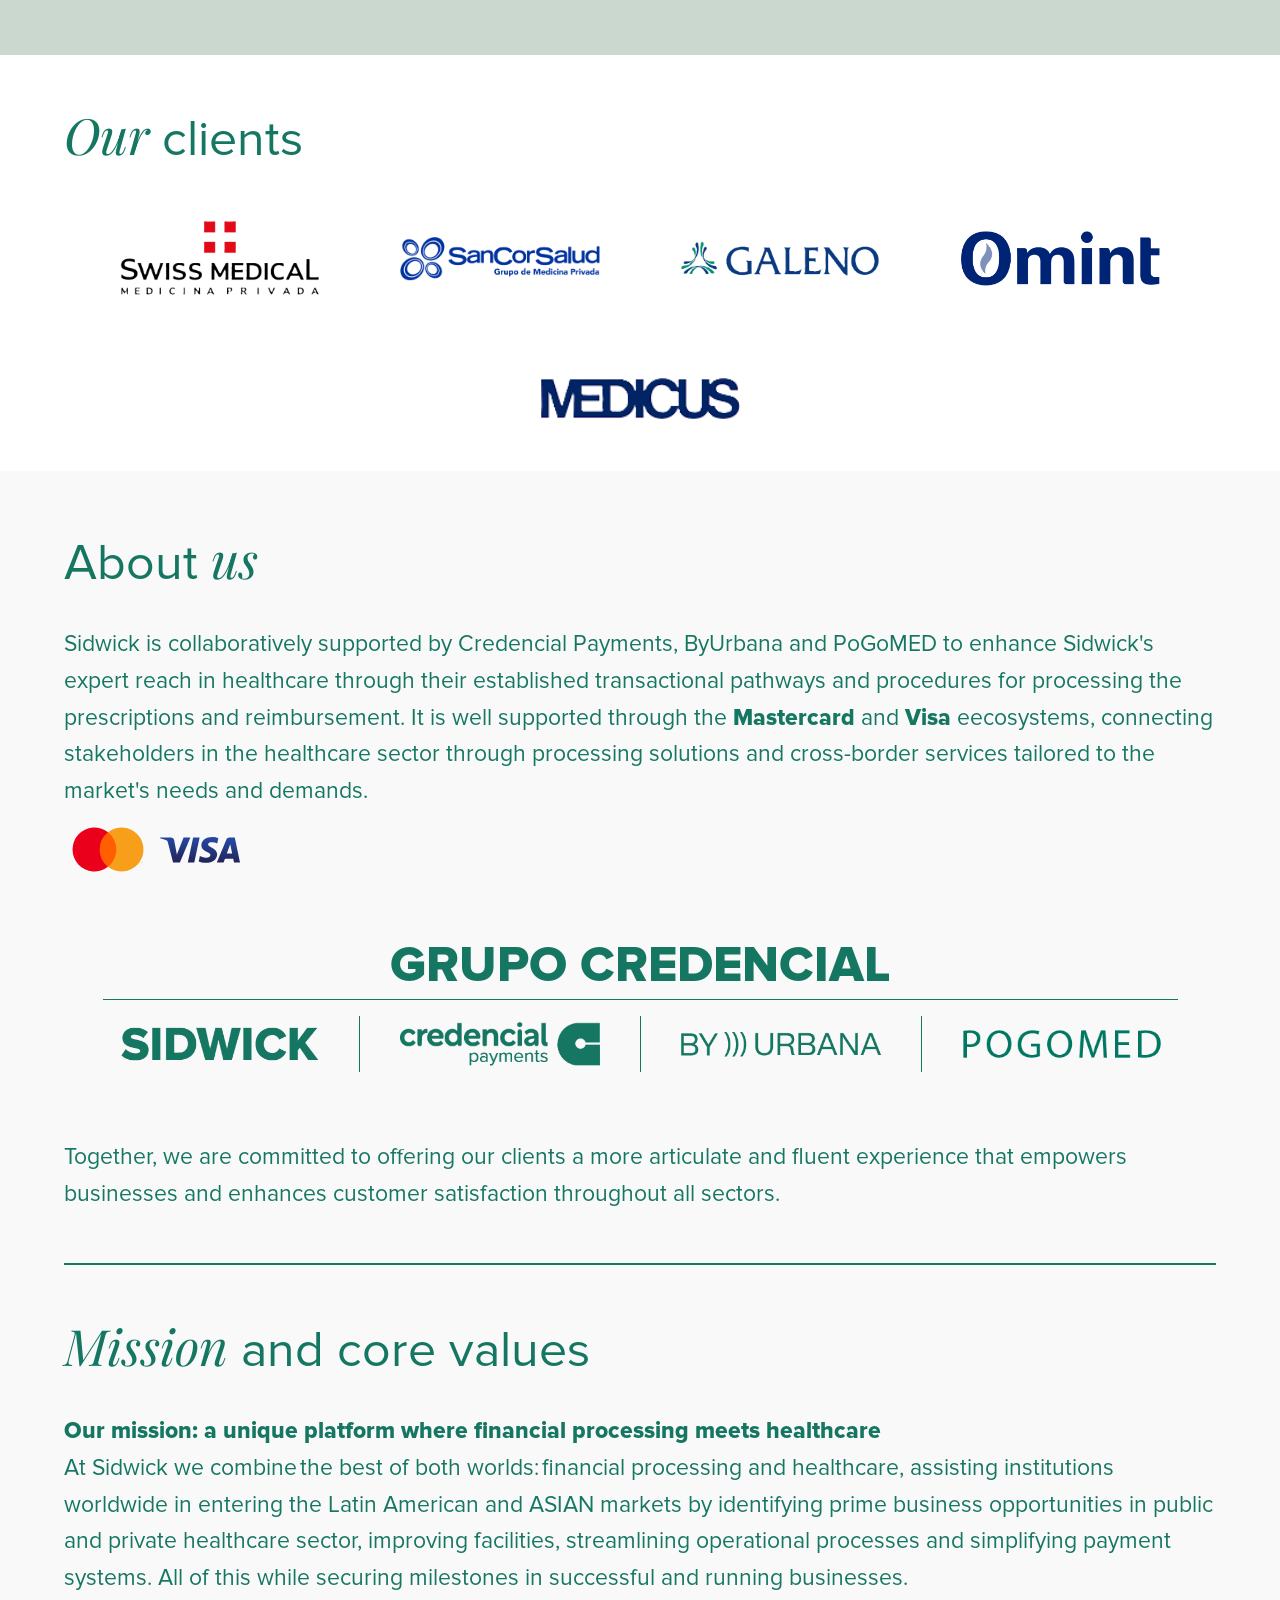
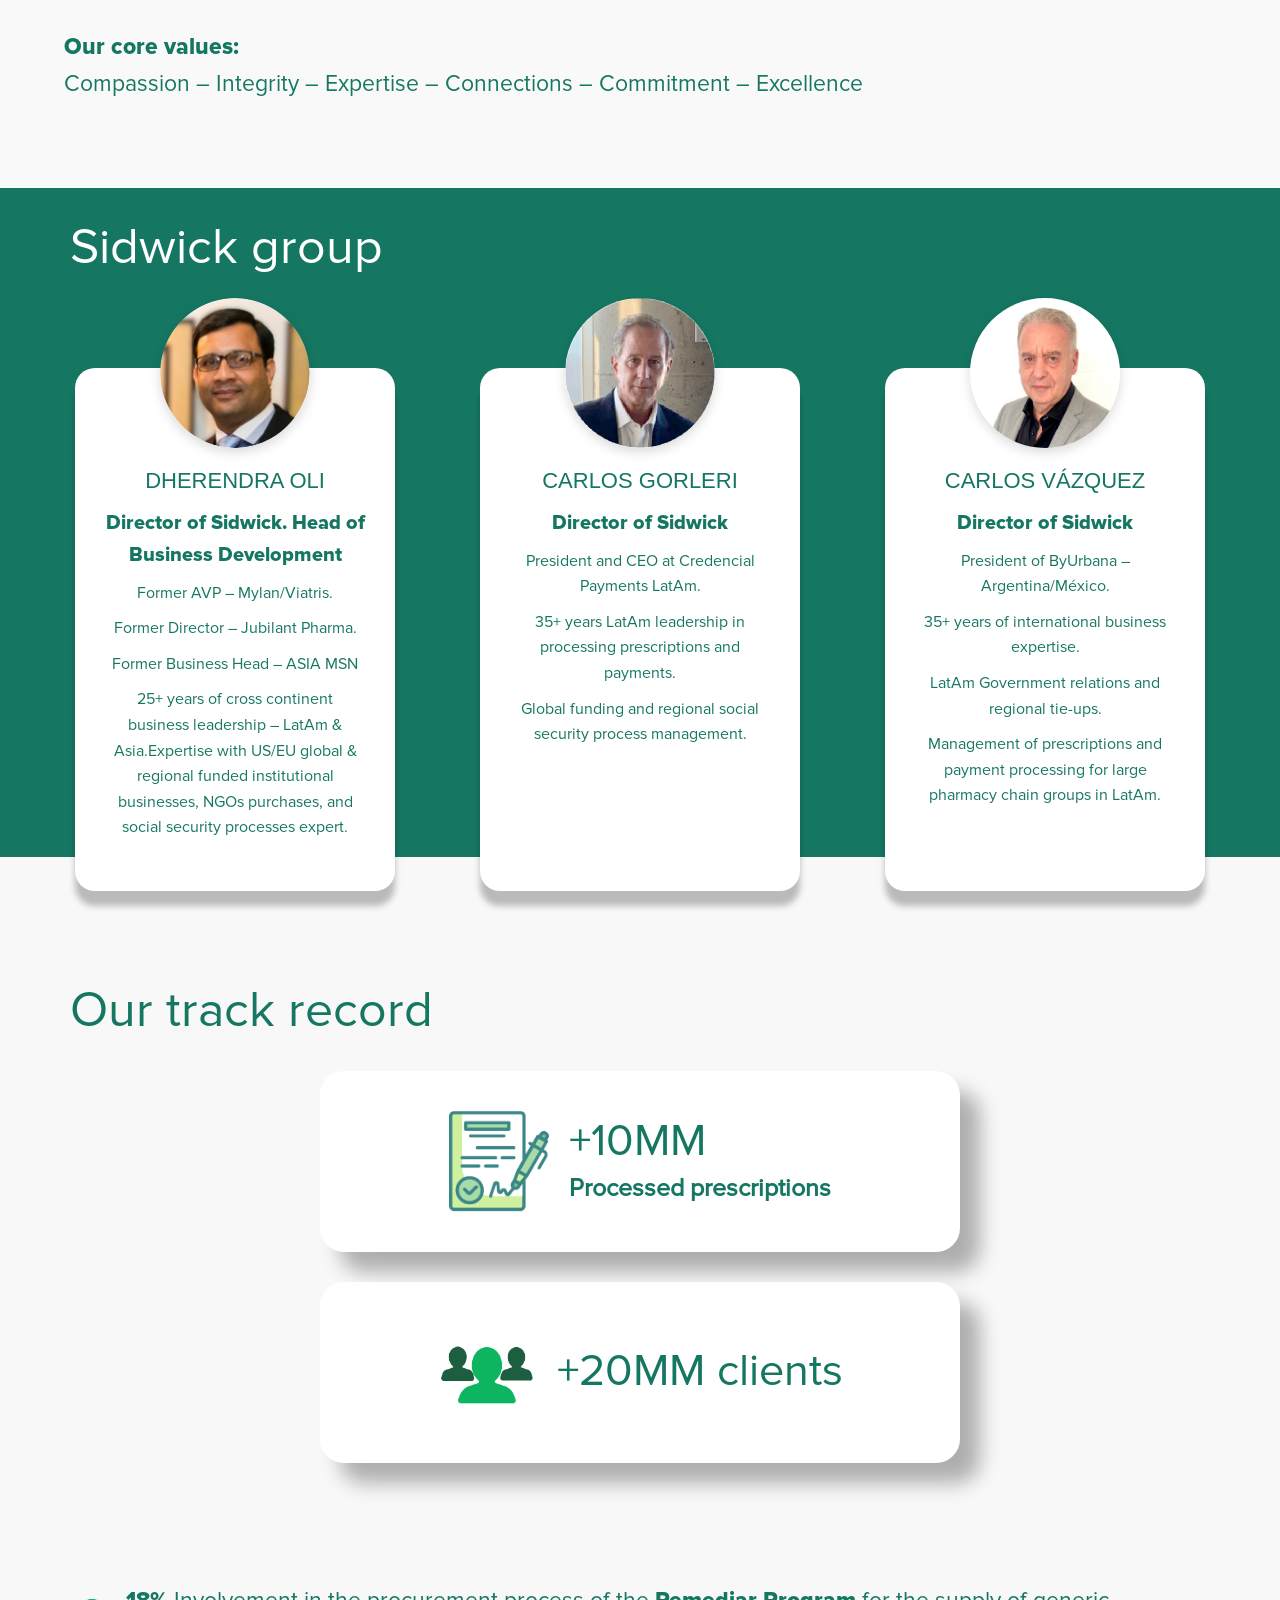
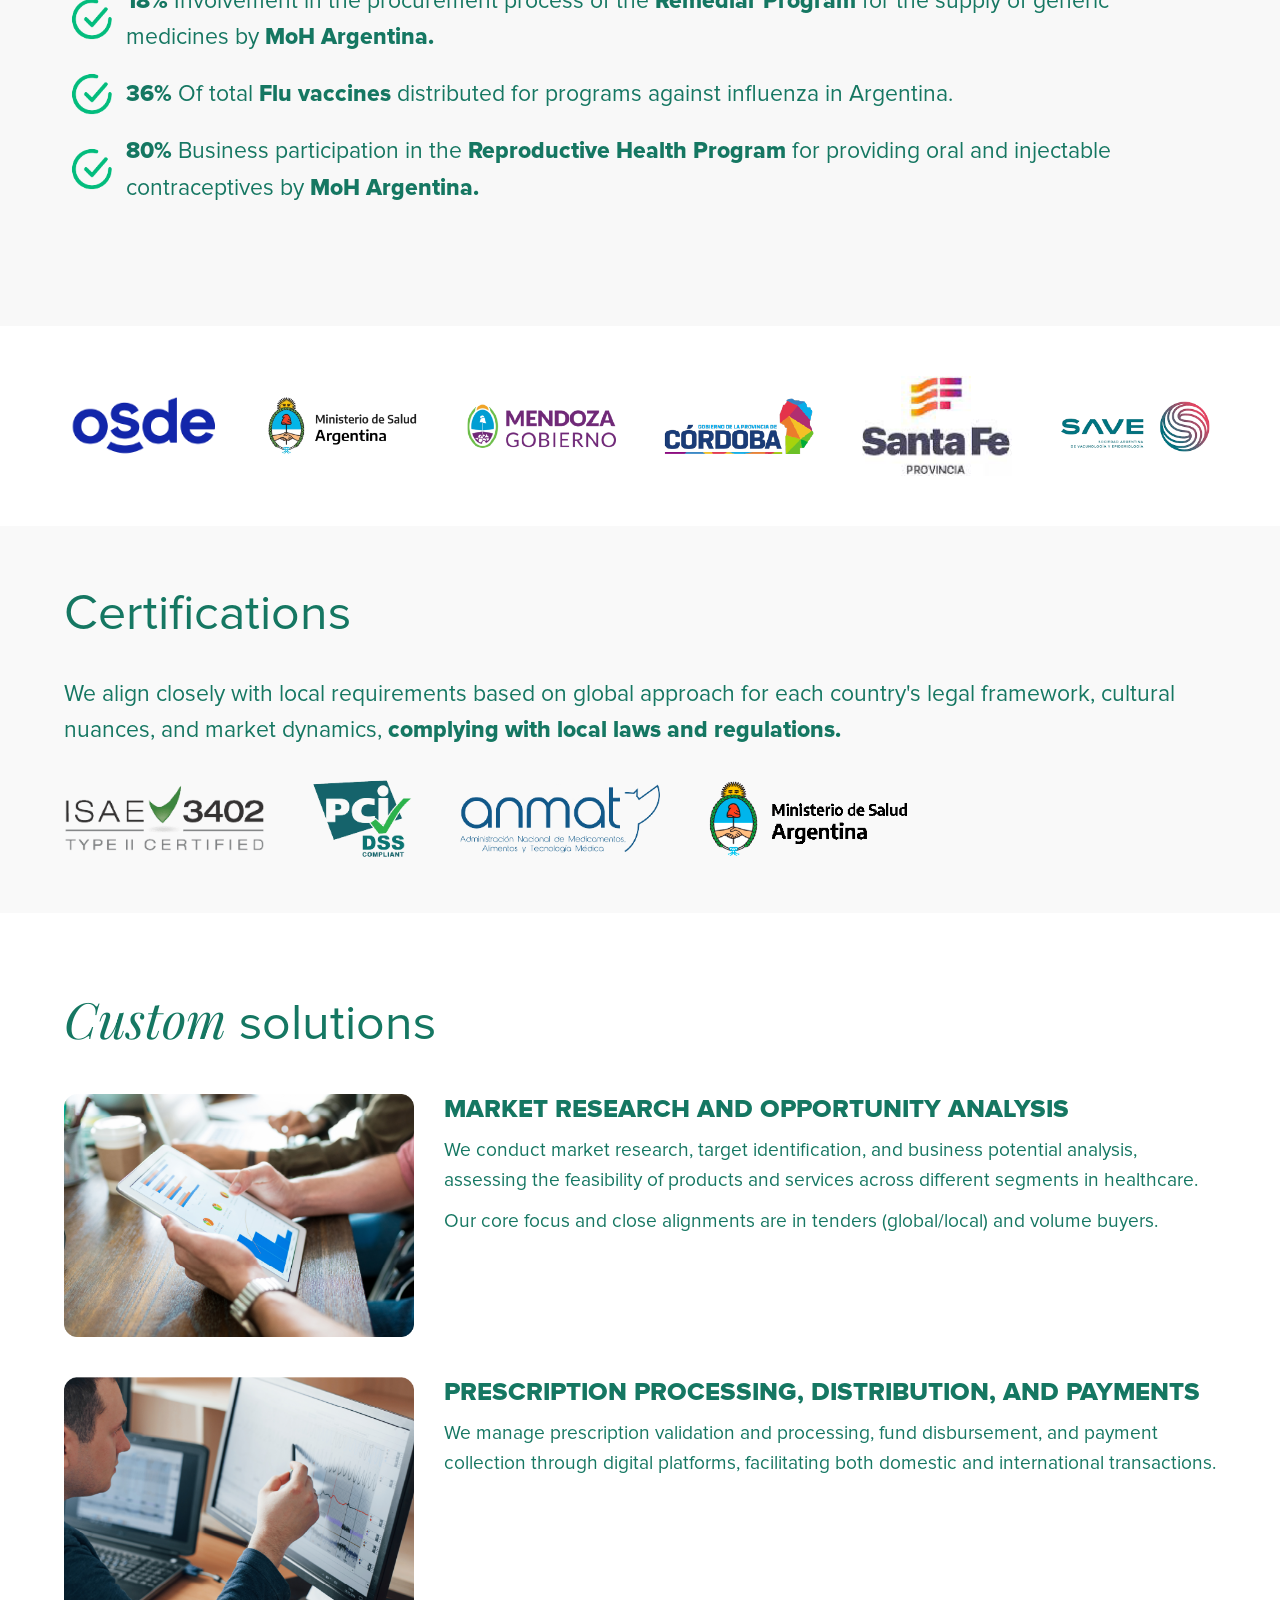
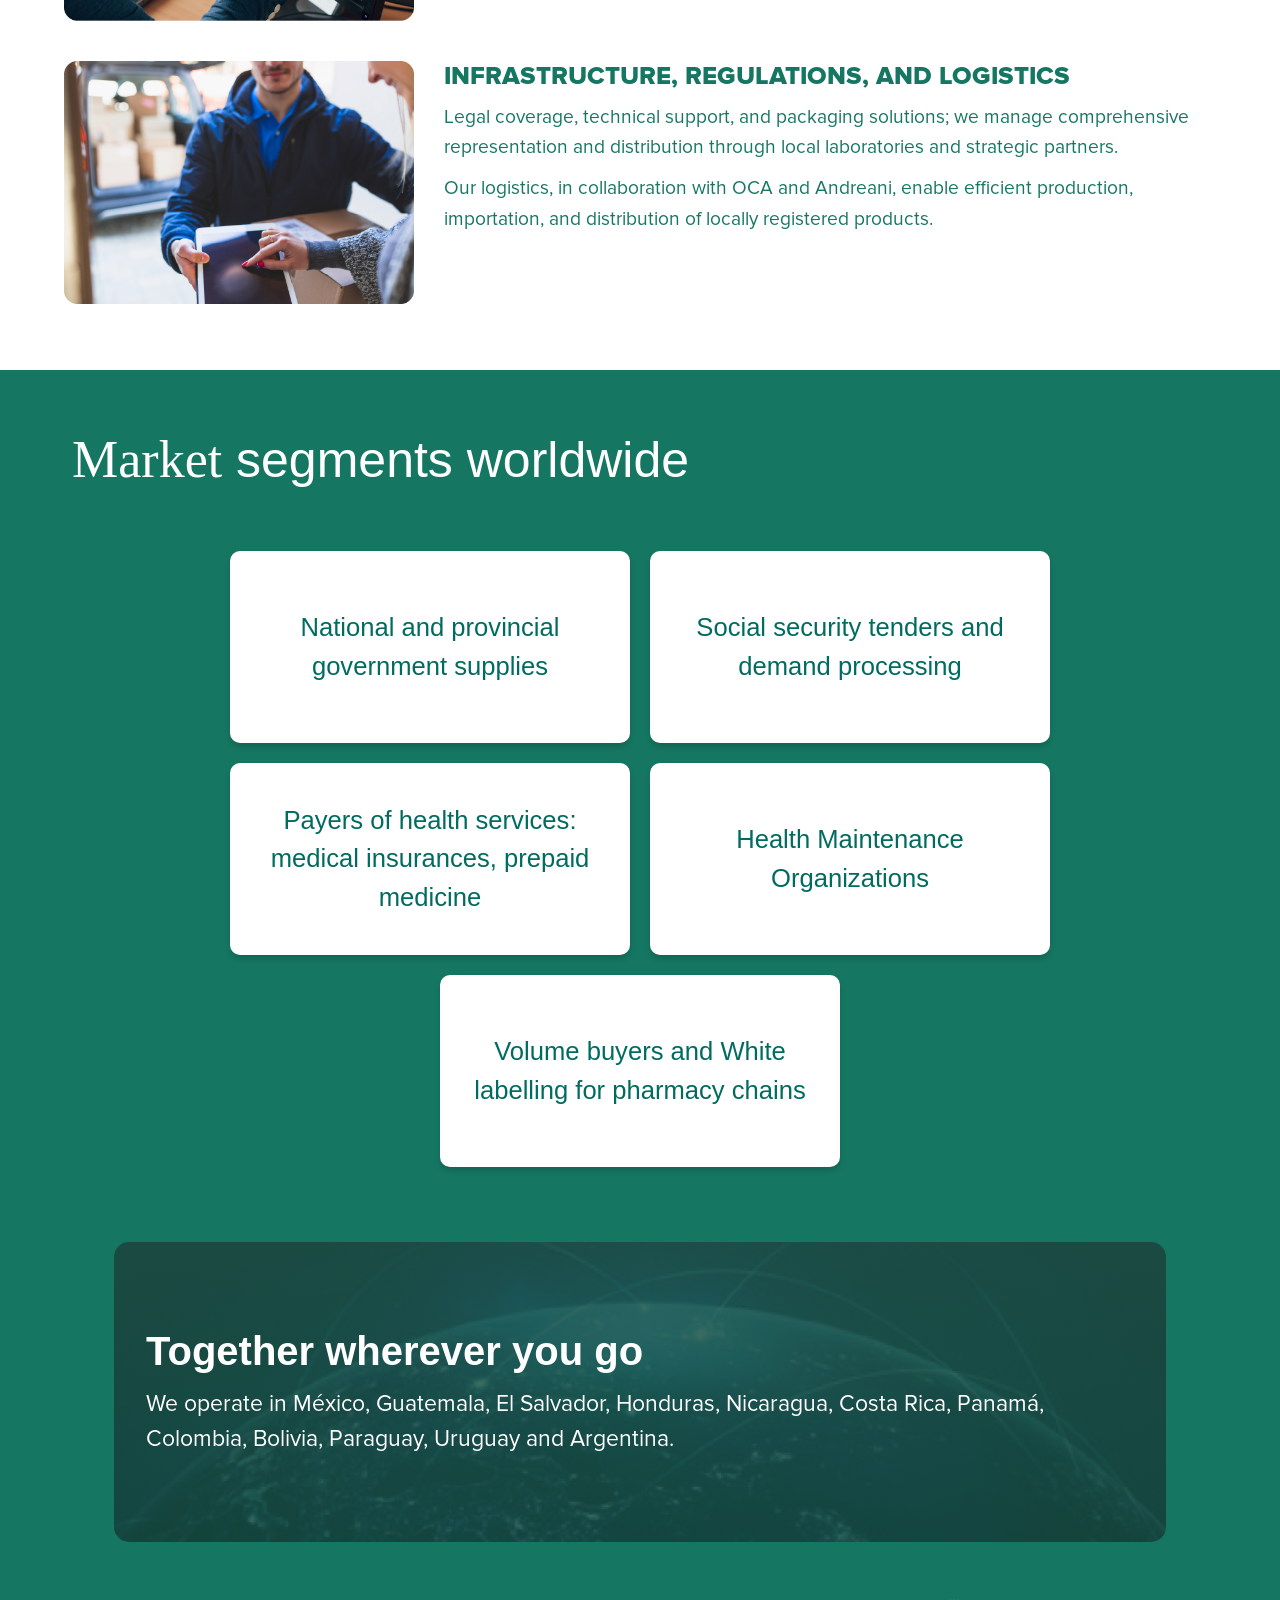
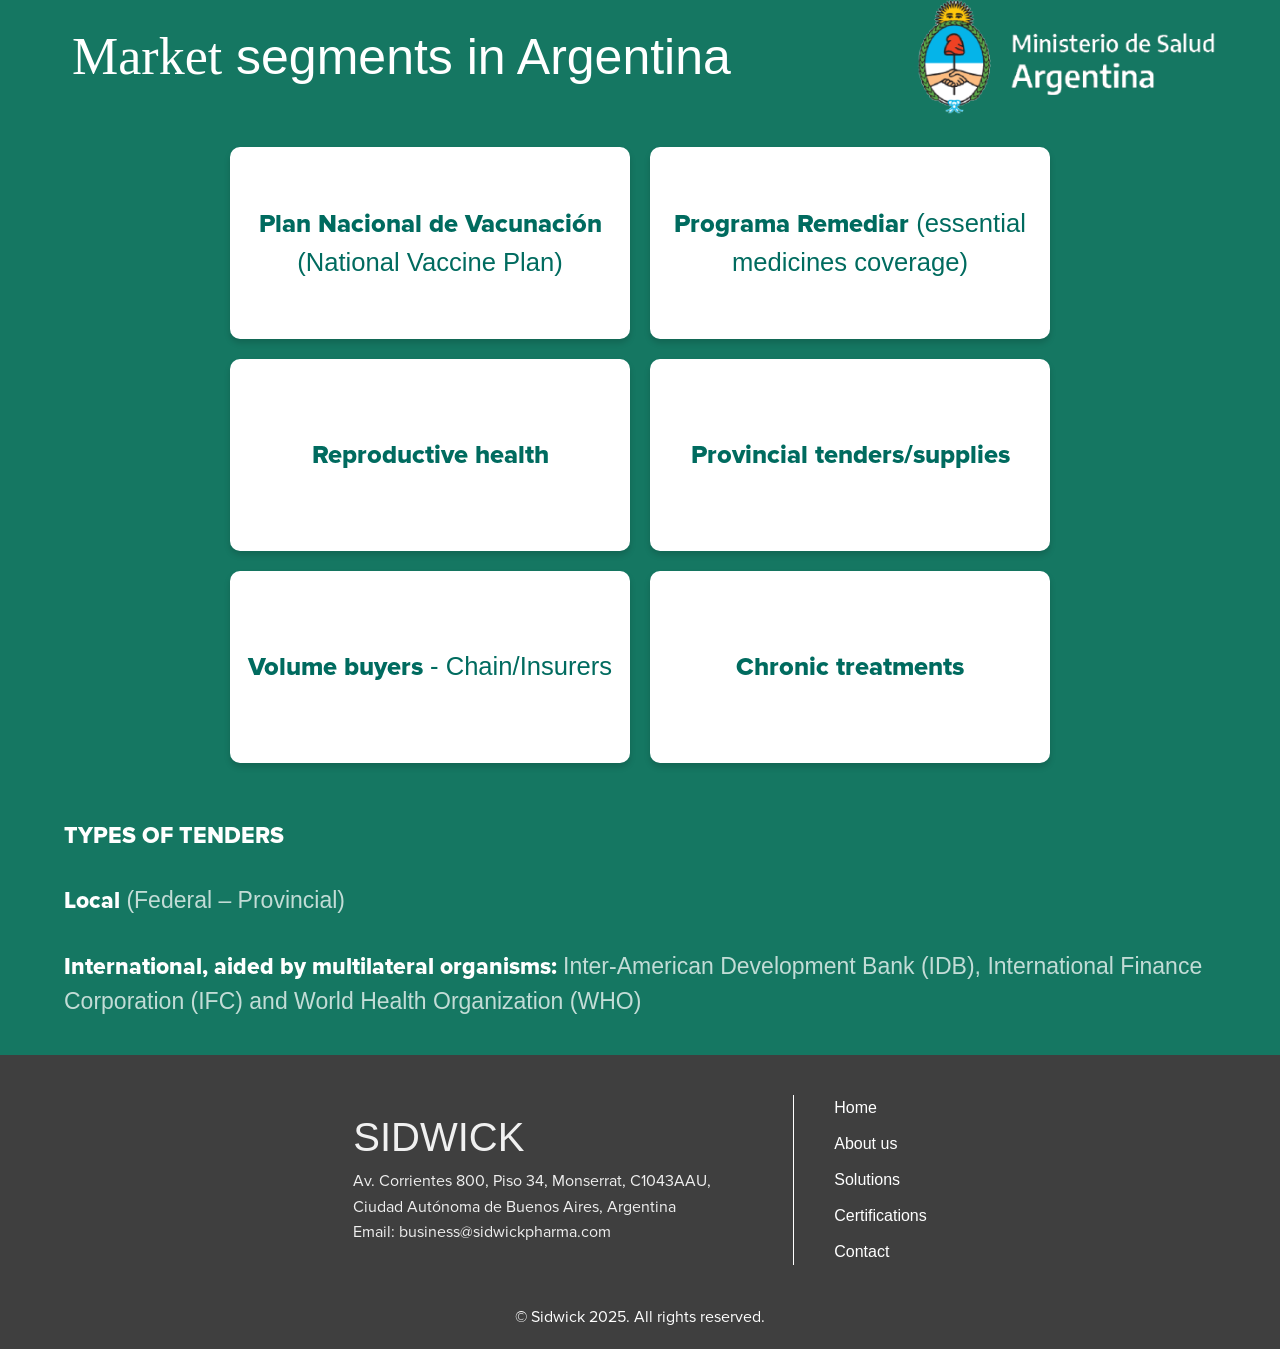
==== commit 4595421b: "ultima versao atualização de textos" ====
--- a/index.html
+++ b/index.html
@@ -64,7 +64,7 @@
                     <br>
                     <p class="highlight">We are a Latin American-based pharmaceutical company with over 20 years of
                         experience, committed to
-                        <span class="negrito">adding value to the regional and global healthcare market.</span>
+                        adding value to the regional and global healthcare market.
                     </p>
                 </div>
             </section>
@@ -75,10 +75,10 @@
                     <h1 class="highlight">Shaping <span class="font-style">the future<br /></span> of healthcare</h1>
                     <br>
                     <div class="width-p">
-                        <p class="highlight">We specialize in assisting both local and international companies
-                            <span class="negrito">seeking to launch their services to the LATAM market</span>, focusing
-                            on identifying the best business opportunities in both public and private sectors, providing
-                            customized top-quality solutions to fulfill our clients needs.
+                        <p class="highlight">We specialize in assisting both local and international companies seeking
+                            to launch their products and services to the LatAm market, focusing on identifying the best
+                            business opportunities in both public and private sectors, providing customized top-quality
+                            solutions to fulfill our client's partner’s needs.
                         </p>
                     </div>
                     <div class="icons-home-2">
@@ -101,8 +101,11 @@
                 <div class="overlay-text">
                     <div class="text-content">
                         <h2 class="negrito">+20 years of experience <span class="font-style">and counting</span></h2>
-                        <p>Supplying generic products to the HHS and unions in several programs funded and regulated by
-                            the <span class="negrito">World Bank</span> and<span class="negrito"> IDB</span></p>
+                        <p>Supplying pharma products and vaccines to the <span class="negrito">HHS</span> and several
+                            programs of local unions/insurers and programs under the funding and regulations of the
+                            <span class="negrito">World Bank,</span><span class="negrito"> IDB</span> & <span
+                                class="negrito"> PAHO</span>
+                        </p>
 
                         <div class="circle-container">
                             <div class="block">
@@ -114,7 +117,8 @@
                                             <div>
                                                 Beginning of activities in
                                                 Argentina. ​Authorized representation of
-                                                <span style="font-weight: bold;">Aventis Pasteur France</span> for the
+                                                <span style="font-weight: bold;">Aventis Pasteur France</span>
+                                                for the
                                                 marketing and distribution of
                                                 influenza vaccines.
                                             </div>
@@ -129,7 +133,8 @@
                                         <div class="flip-back circle circle4">
                                             <div>Representation agreement and strategic
                                                 commercial development partnership with <span
-                                                    style="font-weight: bold;">Corporación Infarmasa S.A.</span> of
+                                                    style="font-weight: bold;">Corporación Infarmasa S.A.</span>
+                                                of
                                                 Perú.
                                             </div>
                                         </div>
@@ -144,7 +149,8 @@
                                         <div class="flip-front circle circle1">2005</div>
                                         <div class="flip-back circle circle4">
                                             <div>Representation agreement with <span style="font-weight: bold">Famy Care
-                                                    Ltd. (India), </span> for the marketing of reproductive health
+                                                    Ltd. (India), </span> for the marketing of reproductive
+                                                health
                                                 products.
                                             </div>
                                         </div>
@@ -217,18 +223,20 @@
                                 <div class="card">
                                     <img src="./images/img4.png" alt="38 bids won">
                                     <h3>8 CONSECUTIVE<br /> YEARS</h3>
-                                    <p>of 80% exclusive supplies to the Argentine Ministry of Health</p>
+                                    <p>of 80% exclusive supplies to the <span class="negrito"> Argentine Ministry of
+                                            Health</span> </p>
                                 </div>
                                 <div class="card">
                                     <img src="./images/img5.png" alt="99%">
                                     <h3>99%</h3>
-                                    <p>Institutional and HMOs collection efficiency.</p>
+                                    <p>Institutional and <span class="negrito">HMOs</span> collection efficiency.</p>
                                 </div>
                                 <div class="card">
                                     <img src="./images/img6.png" alt="80%">
                                     <h3>80%</h3>
-                                    <p>Involvement in the Reproductive Health Program for providing oral and injectable
-                                        contraceptives.</p>
+                                    <p>Supply of the total consumption of <span class="negrito">Reproductive Health
+                                            Program</span> of <span class="negrito">MoH</span> for providing oral and
+                                        injectable contraceptives in Argentina.</p>
                                 </div>
                             </div>
                         </div>
@@ -304,19 +312,24 @@
             <section class="about-us-first-container ">
                 <div class="about-us-header">
                     <h2>About <span class="font-style">us</span></h2>
-                    <p>Credencial Payments, By Urbana and PoGoMED work collaboratively to enhance Sidwick's
-                        transactional and financial procedures through Mastercard's<span class="icon-mastercard">
-                            <img src="./images/mc_symbol.svg" alt="" aria-hidden="true">
-                        </span>ecosystem, connecting stakeholders
-                        in the healthcare sector through payment solutions and cross-border services tailored to the
-                        market's needs and demands.
+                    <p>Sidwick is collaboratively supported by Credencial Payments, ByUrbana and PoGoMED to enhance
+                        Sidwick's expert reach in healthcare through their established transactional pathways and
+                        procedures for processing the prescriptions and reimbursement. It is well supported through
+                        the <span class="negrito">Mastercard</span> and <span class="negrito">Visa</span> eecosystems,
+                        connecting stakeholders in the healthcare sector through processing solutions and cross-border
+                        services tailored to the market's needs and demands.
                     </p>
 
-
+                    <span class="icon-flag">
+                        <img src="./images/mc_symbol.svg" alt="" aria-hidden="true">
+                    </span>
+                    <span class="icon-flag">
+                        <img src="./images/visa_symbol.svg" alt="" aria-hidden="true">
+                    </span>
                     <!-- <h2>About <span class="font-style">us</span></h2>
                     <p><span class="negrito">Credencial Payments, By Urbana</span> and
                         <span class="negrito">PoGoMED S.A.</span>, work collaboratively to enhance Sidwick's
-                        transactional and financial procedures through Mastercard's<span class="icon-mastercard">
+                        transactional and financial procedures through Mastercard's<span class="icon-flag">
                             <img src="./images/mc_symbol.svg" alt="" aria-hidden="true">
                         </span> ecosystem, connecting stakeholders in the healthcare sector through
                         payment solutions and cross-border services tailored to the market's needs and demands.
@@ -356,14 +369,14 @@
 
                     <div style="font-size: 23px;">
                         <p>
-                            <span class="negrito">Our mission: where financial processing meets healthcare.</span>
-                            <br>At Sidwick we combine
-                            <u>the best of both worlds:</u>
-                            financial processing and healthcare, assisting institutions worldwide in entering the Latin
-                            American and ASIAN markets by identifying prime business opportunities, improving
-                            facilities,
-                            streamlining operational processes and simplifying payment systems. All of this while
-                            securing milestones in successful & running businesses.
+                            <span class="negrito">Our mission: a unique platform where financial processing meets
+                                healthcare</span>
+                            <br>At Sidwick we combine the best of both worlds: financial processing and healthcare,
+                            assisting institutions worldwide in entering the Latin American and ASIAN markets by
+                            identifying prime business opportunities in public and private healthcare sector, improving
+                            facilities, streamlining operational processes and simplifying payment systems. All of this
+                            while securing milestones in successful and running businesses.
+
                         </p>
                     </div>
                     <!-- <div style="font-size: 23px;">
@@ -385,19 +398,23 @@
                     <div class="person">
                         <img src="./images/perfil2.png" alt="Dherendra Oli">
                         <h3>DHERENDRA OLI</h3>
-                        <p class="negrito" style="font-size:20px;">Director & Shareholder of Sidwick. Head of Business
+                        <p class="negrito" style="font-size:20px;">Director of Sidwick. Head of Business
                             Development</p>
-                        <p>Former AVP – Mylan/Viatris, Former Director – Jubilant Pharma, Former Business Head – ASIA
-                            MSN.</p>
-                        <p>25+ years of cross continent business leadership – LatAm & Asia.</p>
-                        <p>US/EU global & regional funding, NGOs, UNFDA, world bank and social security processes
-                            expert.</p>
+                        <p>Former AVP – Mylan/Viatris.
+                        <p> Former Director – Jubilant Pharma.</p>
+                        <p> Former Business Head – ASIA MSN</p>
+
+                        <p>25+ years of cross continent business leadership – LatAm & Asia.Expertise with US/EU global &
+                            regional funded institutional businesses, NGOs purchases, and
+                            social security processes expert.</p>
+                        <p>
+                        </p>
                     </div>
 
                     <div class="person">
                         <img src="./images/perfil1.png" alt="Carlos Gorleri">
                         <h3>CARLOS GORLERI</h3>
-                        <p class="negrito " style="font-size:20px; font-weight: bold;">Director & Shareholder of
+                        <p class="negrito " style="font-size:20px; font-weight: bold;">Director of
                             Sidwick</p>
                         <p>President and CEO at Credencial Payments LatAm.</p>
                         <p>35+ years LatAm leadership in processing prescriptions and payments.</p>
@@ -409,7 +426,7 @@
                     <div class="person">
                         <img src="./images/perfil3.png" alt="Carlos Vázquez">
                         <h3>CARLOS VÁZQUEZ</h3>
-                        <p class="negrito" style="font-size:20px;">Director & Shareholder of Sidwick</p>
+                        <p class="negrito" style="font-size:20px;">Director of Sidwick</p>
                         <p>President of ByUrbana – Argentina/México.</p>
                         <p>35+ years of international business expertise.</p>
                         <p>LatAm Government relations and regional tie-ups.</p>
@@ -461,22 +478,25 @@
                             <span class="negrito">18%</span> Involvement in the procurement process of the <span
                                 class="negrito"> Remediar
                                 Program</span>
-                            for the supply of generic medicines.
+                            for the supply of generic medicines by <span class="negrito"> MoH Argentina.</span>
                         </p>
                     </li>
                     <li>
                         <img src="./images/sticky-check.png" alt="check icon" class="check-icon">
                         <p>
 
-                            <span class="negrito">36%</span> Flu vaccines distributed for programs against influenza.
+                            <span class="negrito">36%</span> Of total <span class="negrito"> Flu vaccines</span>
+                            distributed for programs against influenza in Argentina.
                         </p>
                     </li>
                     <li>
                         <img src="./images/sticky-check.png" alt="check icon" class="check-icon">
                         <p>
-                            <span class="negrito">80%</span> Involvement in the Reproductive Health Program for
-                            providing
-                            oral and injectable contraceptives.
+                            <span class="negrito">80%</span> Business participation in the<span class="negrito">
+                                Reproductive Health Program </span>
+                            for providing oral and injectable contraceptives by <span class="negrito"> MoH
+                                Argentina.</span>
+                        </p>
                         </p>
                     </li>
 
@@ -534,12 +554,11 @@
                 <div class="solution-item">
                     <img src="./images/img-solutions-1.png" alt="market">
                     <div class="text-content">
-                        <h3 class="negrito">and volume buyers (pharmacy chains)</h3>
+                        <h3 class="negrito">MARKET RESEARCH AND OPPORTUNITY ANALYSIS</h3>
                         <p>We conduct market research, target identification, and business potential analysis, assessing
-                            the feasibility of products and services across different segments.
-                        </p>
-                        <p>Our core focus and close
-                            alignments are in tenders (global/local) and volumen buyers (chain of pharmacies).</p>
+                            the feasibility of products and services across different segments in healthcare.
+                        </p>
+                        <p>Our core focus and close alignments are in tenders (global/local) and volume buyers.</p>
                     </div>
                 </div>
 
--- a/css/about-us.css
+++ b/css/about-us.css
@@ -30,14 +30,14 @@
   border-bottom: 2px solid var(--color-primary);
 }
 
-.icon-mastercard,
-.icon-mastercard img {
+.icon-flag,
+.icon-flag img {
   display: inline-block;
   vertical-align: middle; /* alinha o ícone no meio da linha de texto */
 }
 
-.icon-mastercard img {
-  width: 3em; /* tamanho igual ao font‐size do texto */
+.icon-flag img {
+  width: 5em; /* tamanho igual ao font‐size do texto */
   height: auto;
   margin: 0 0.25em; /* espaço antes e depois do logo */
 }
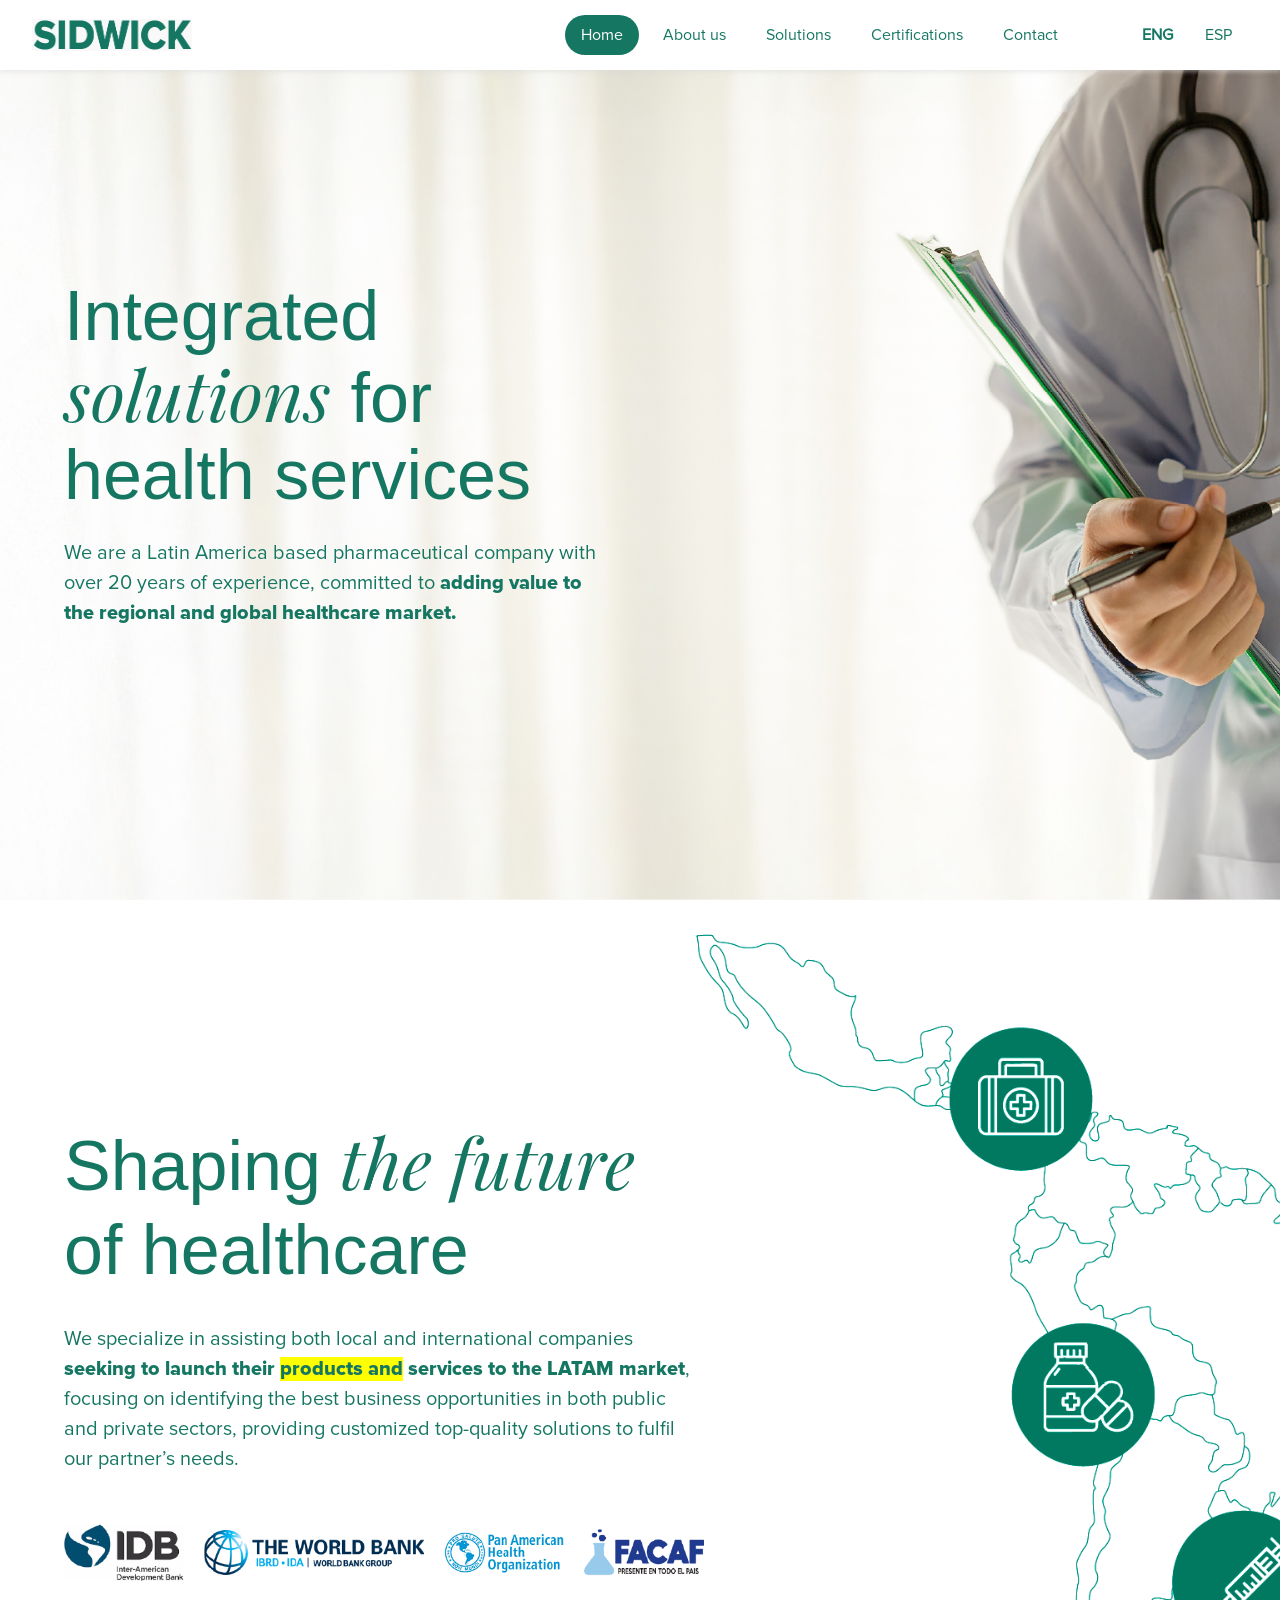
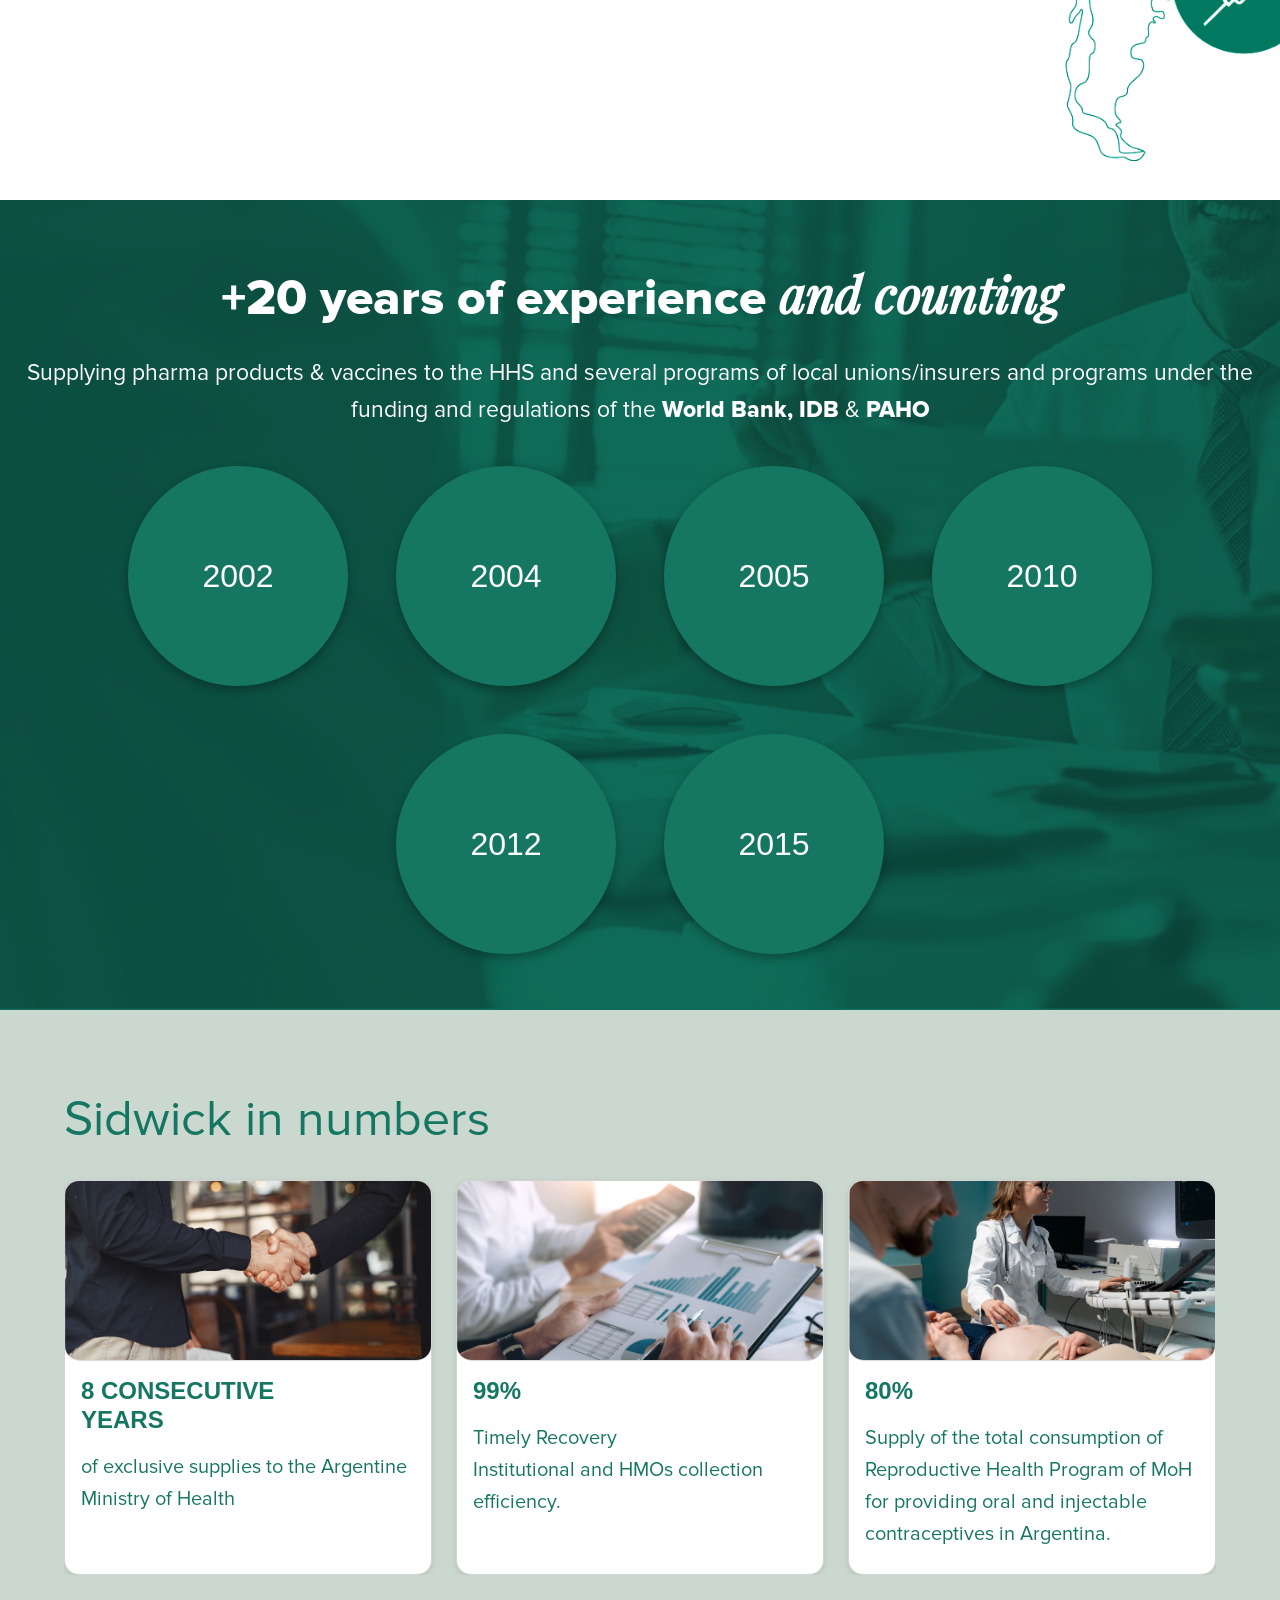
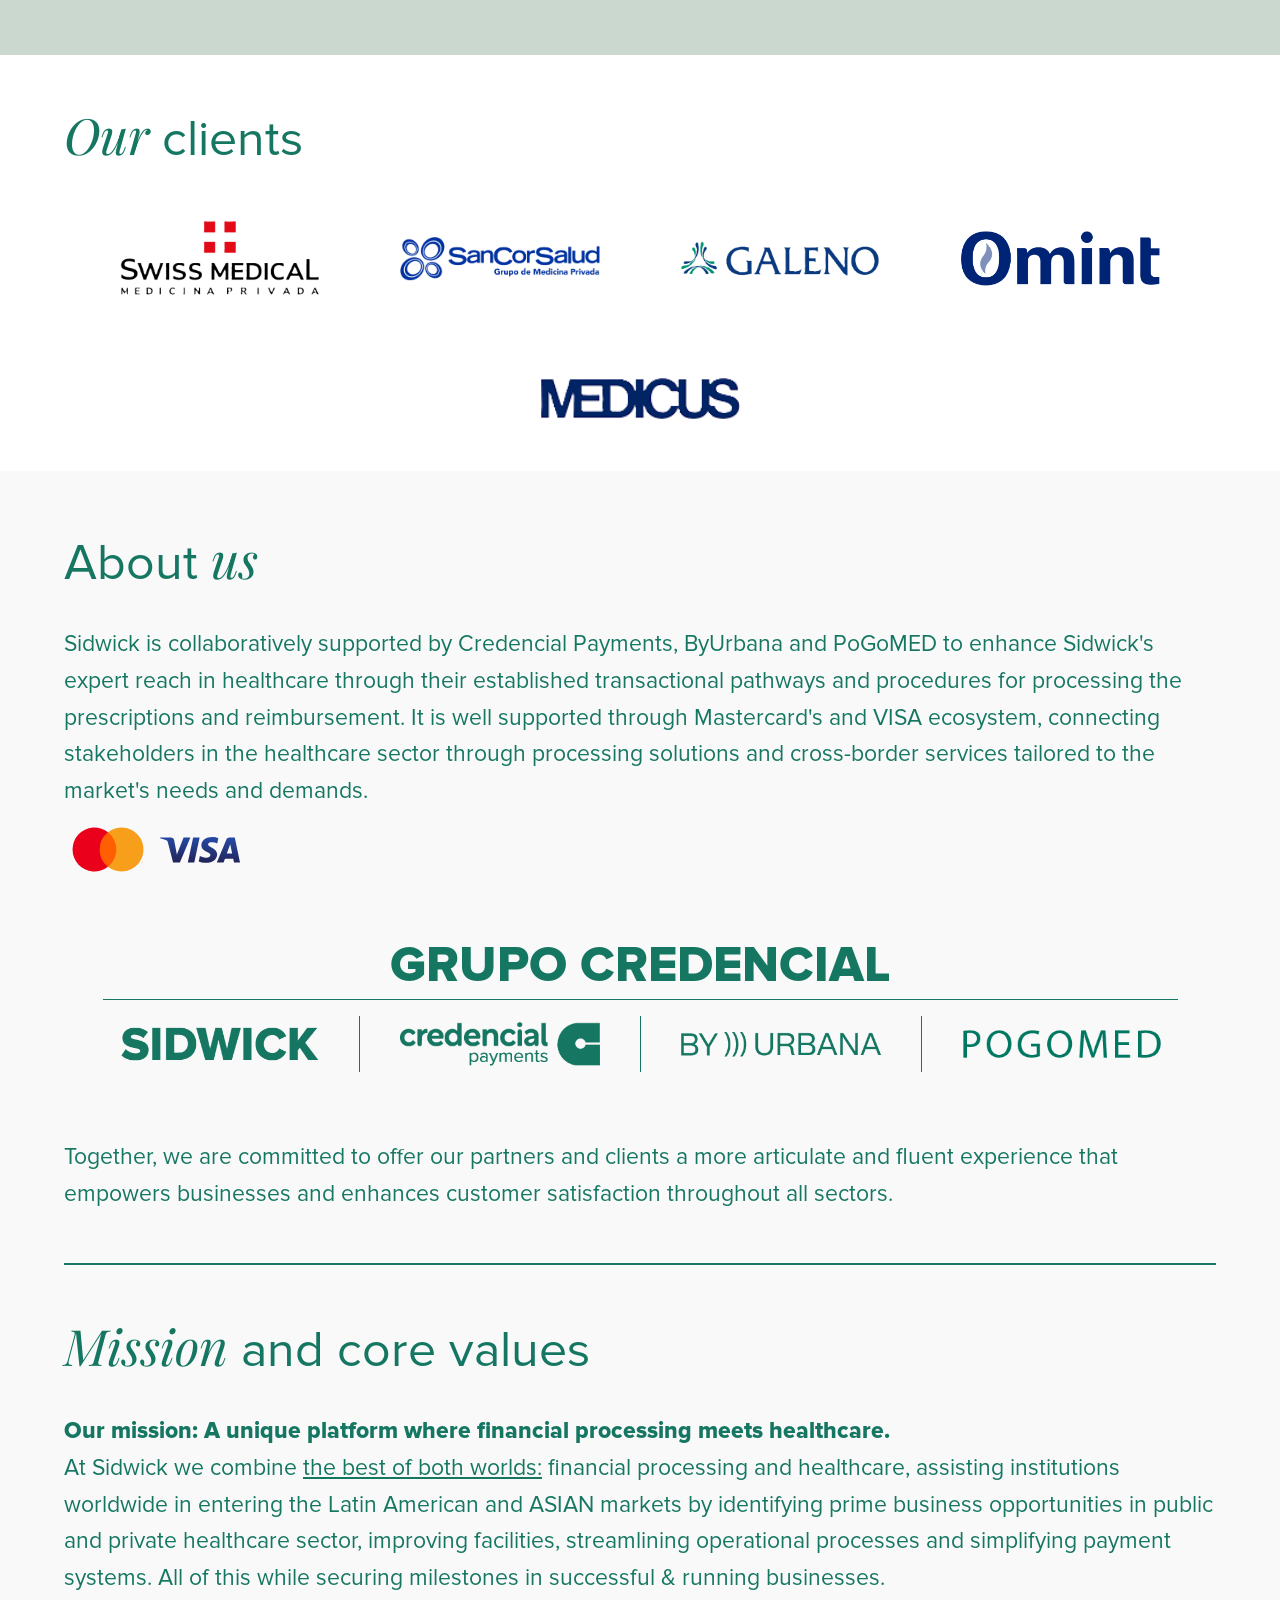
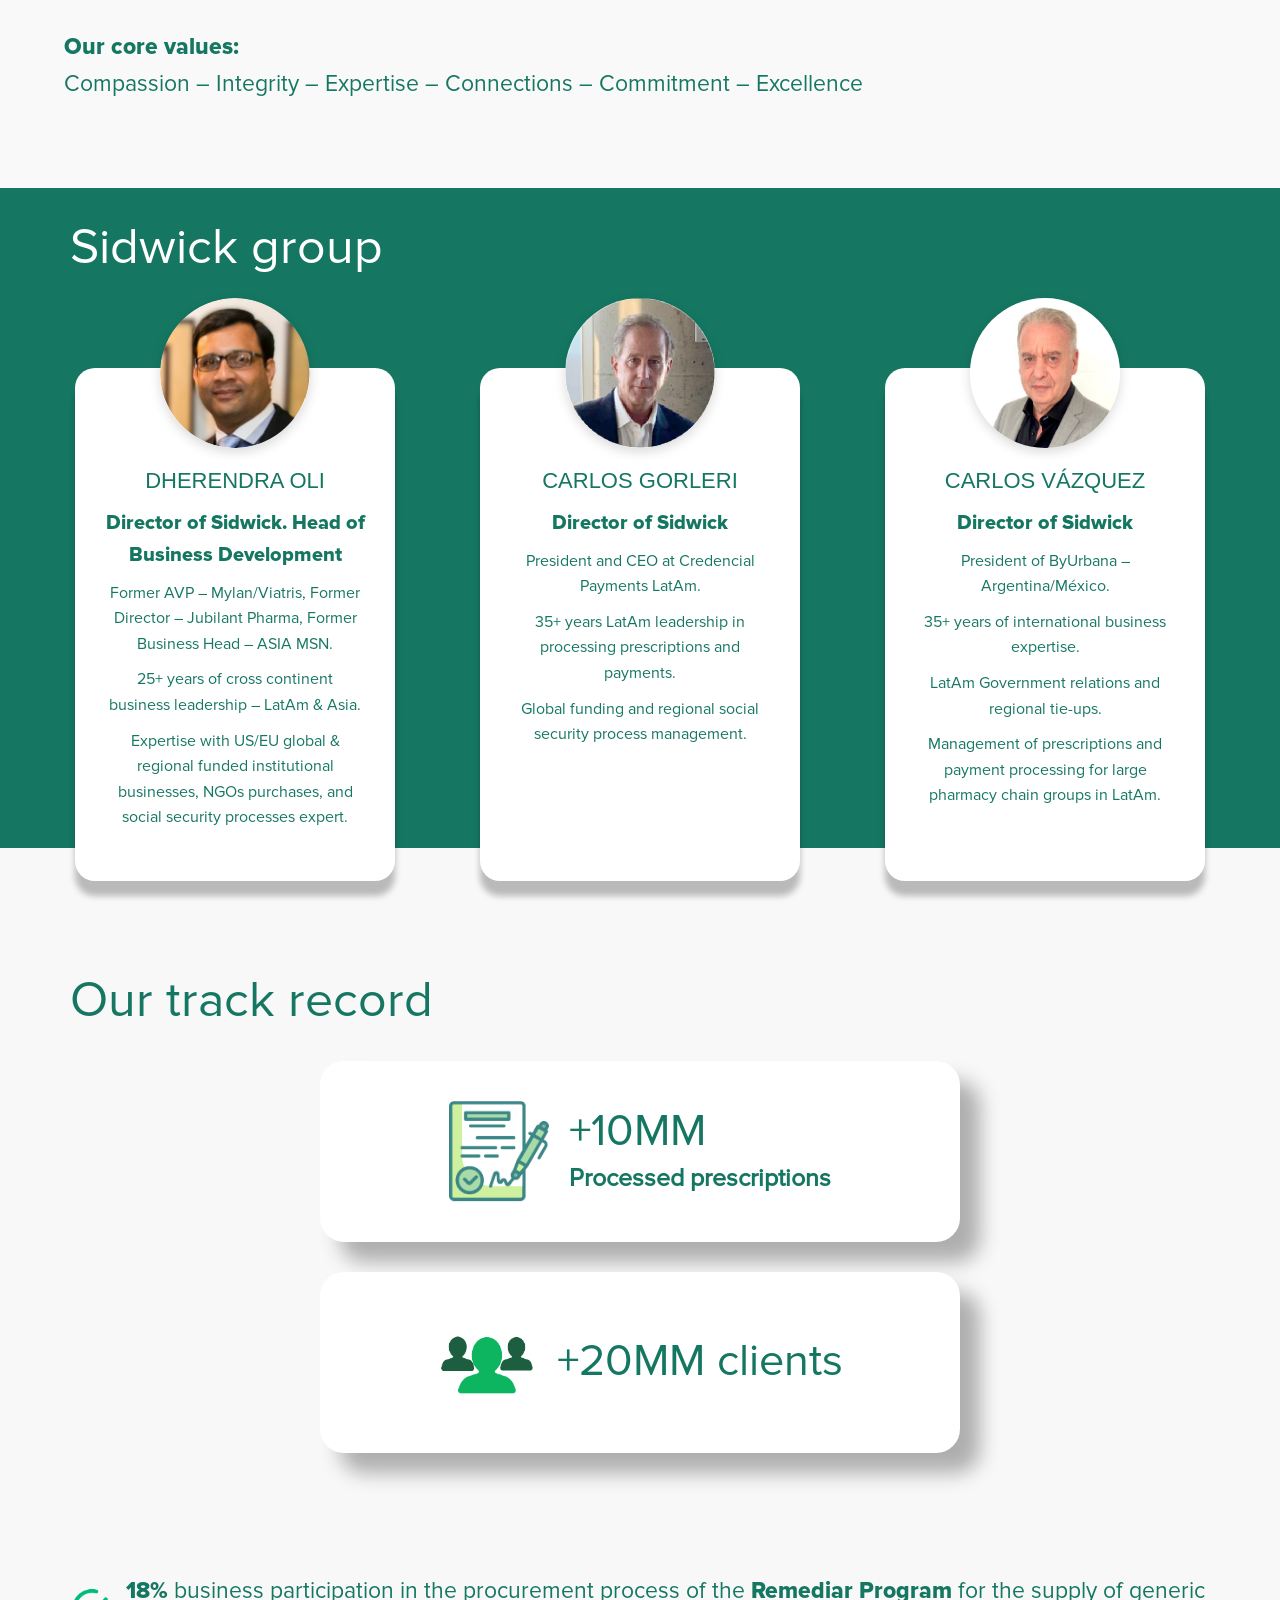
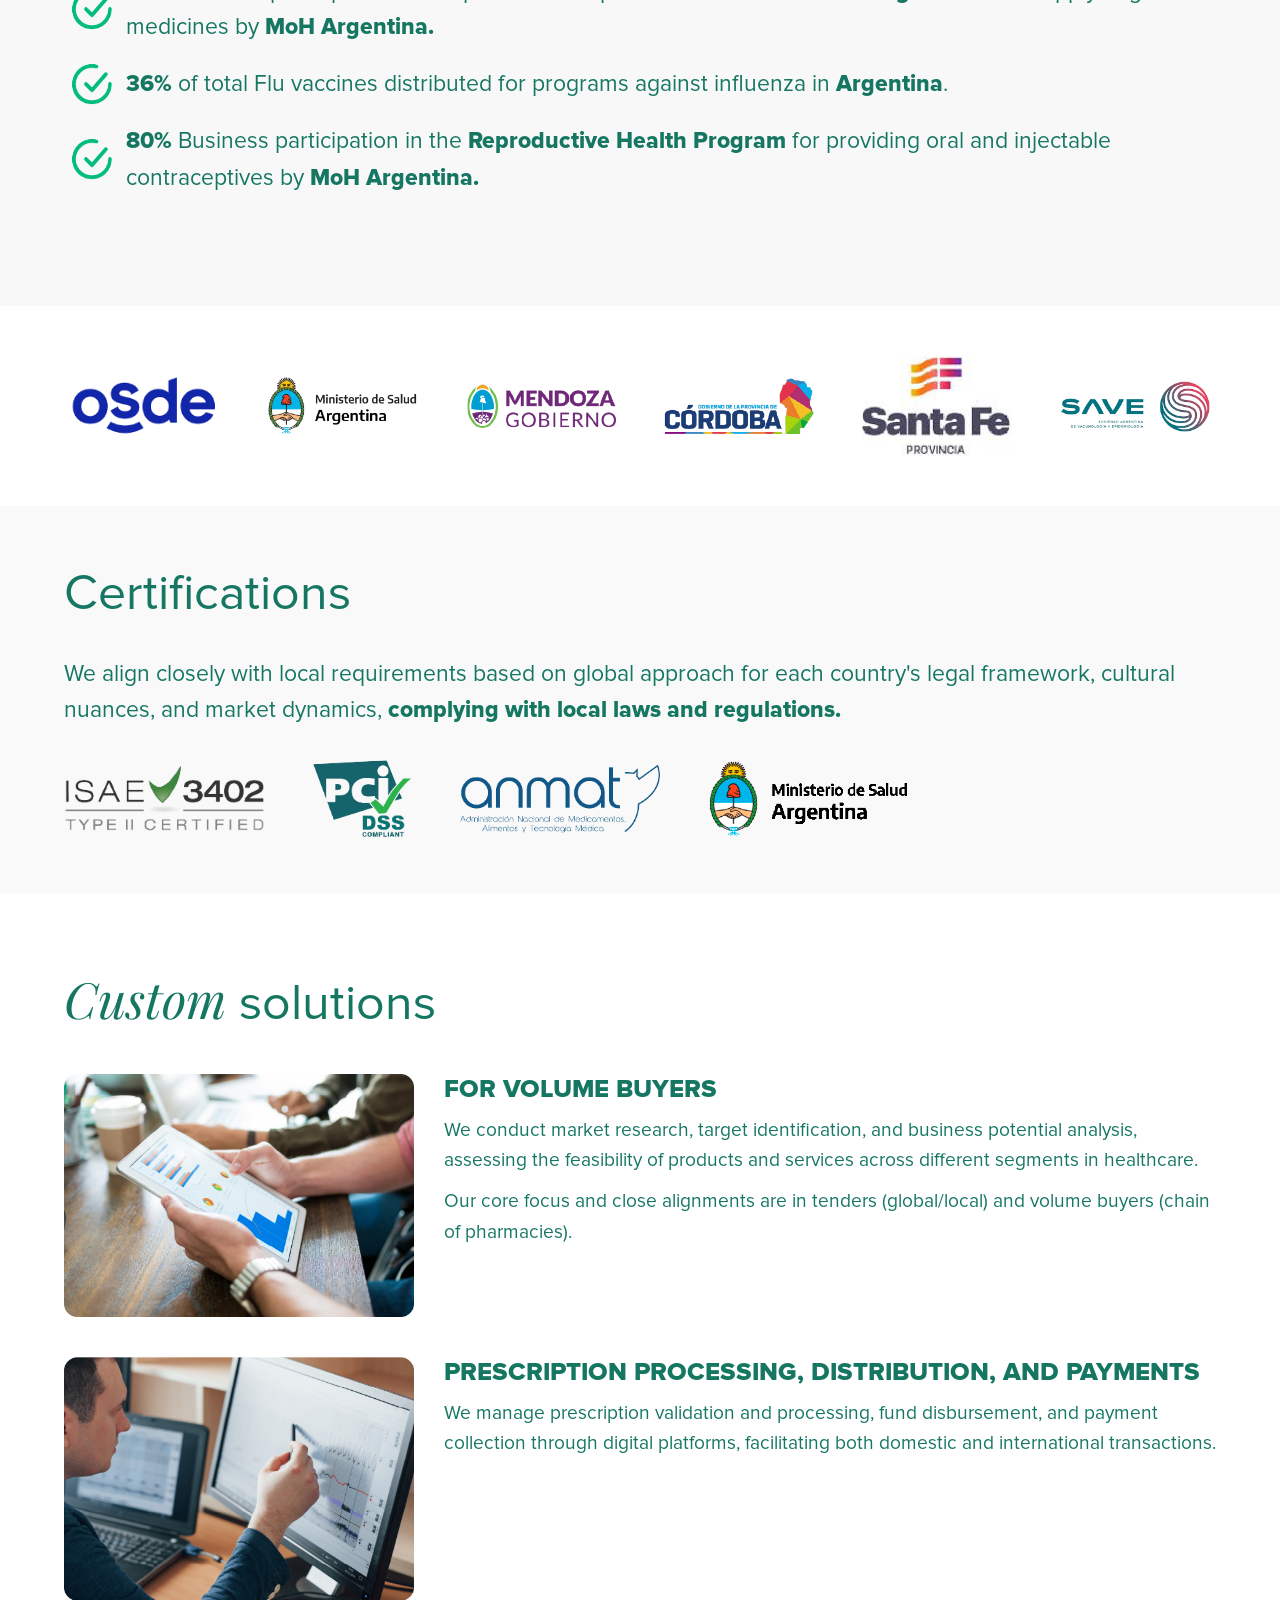
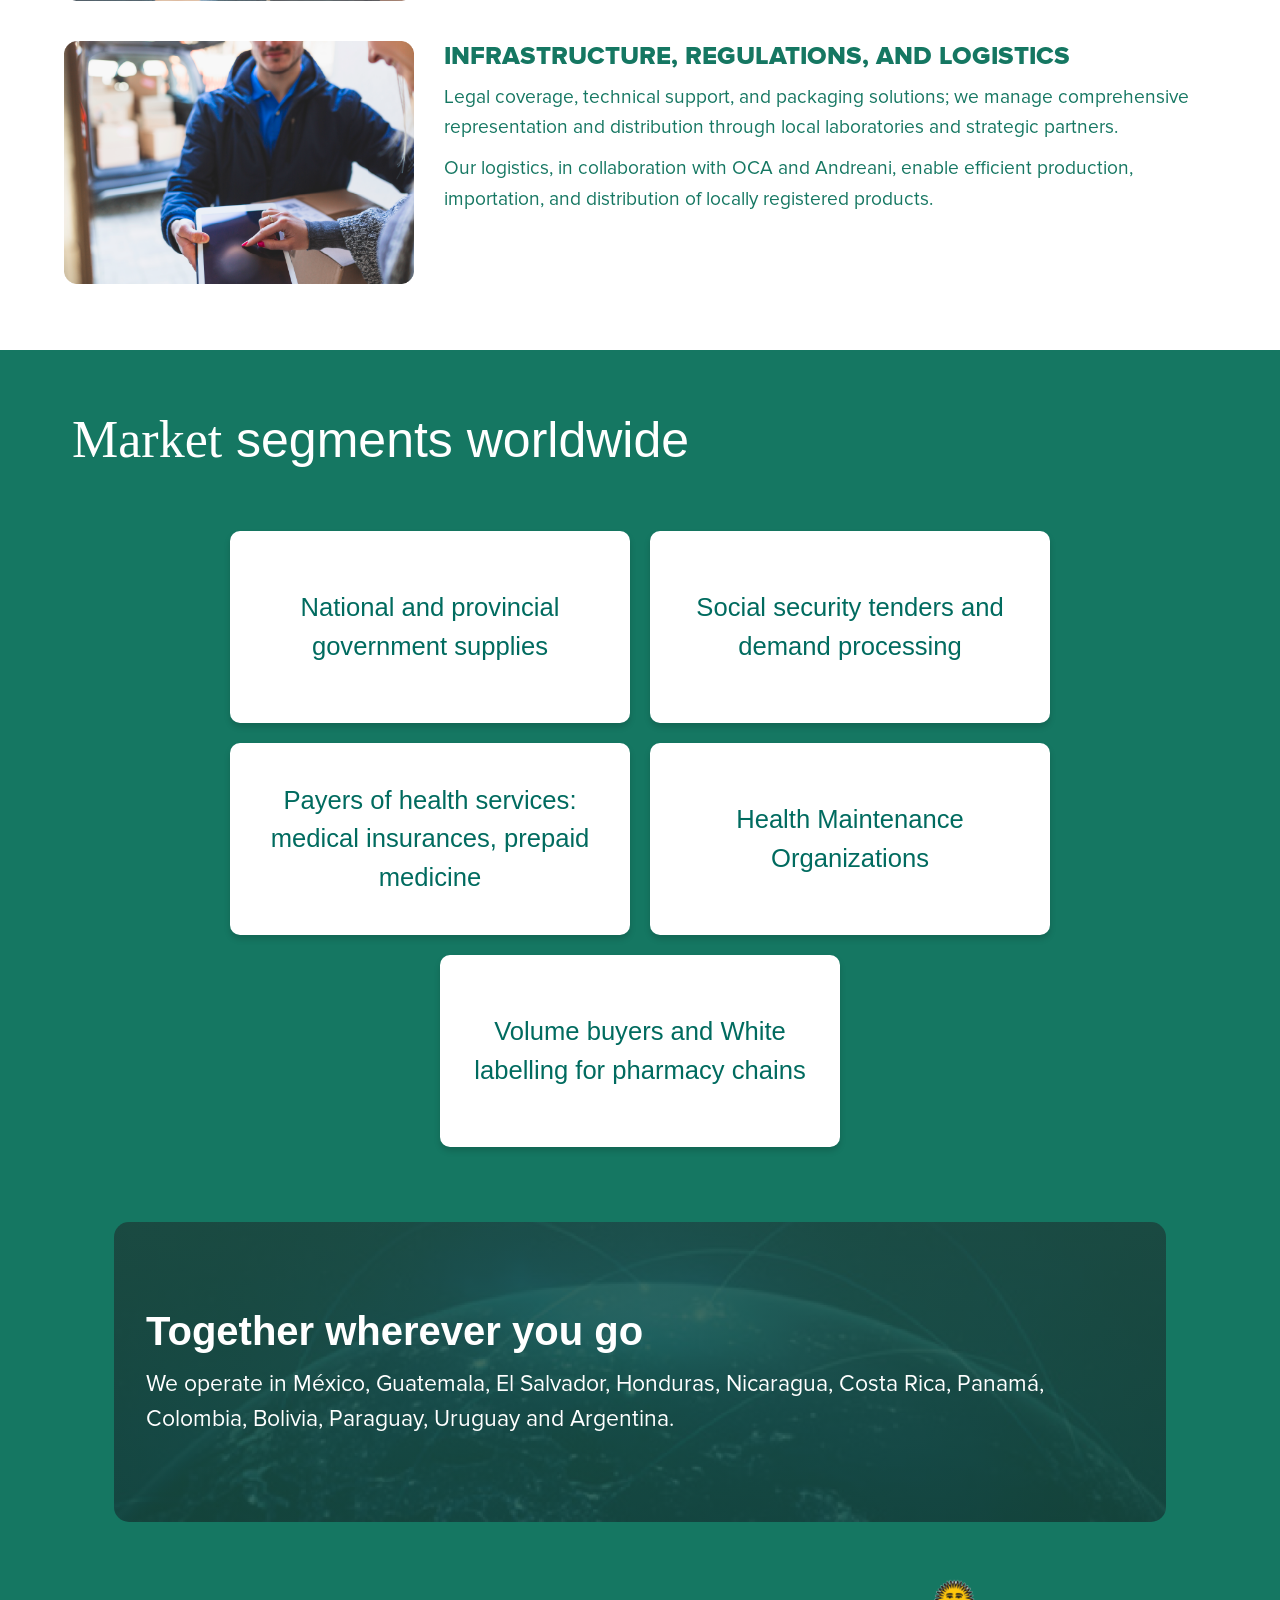
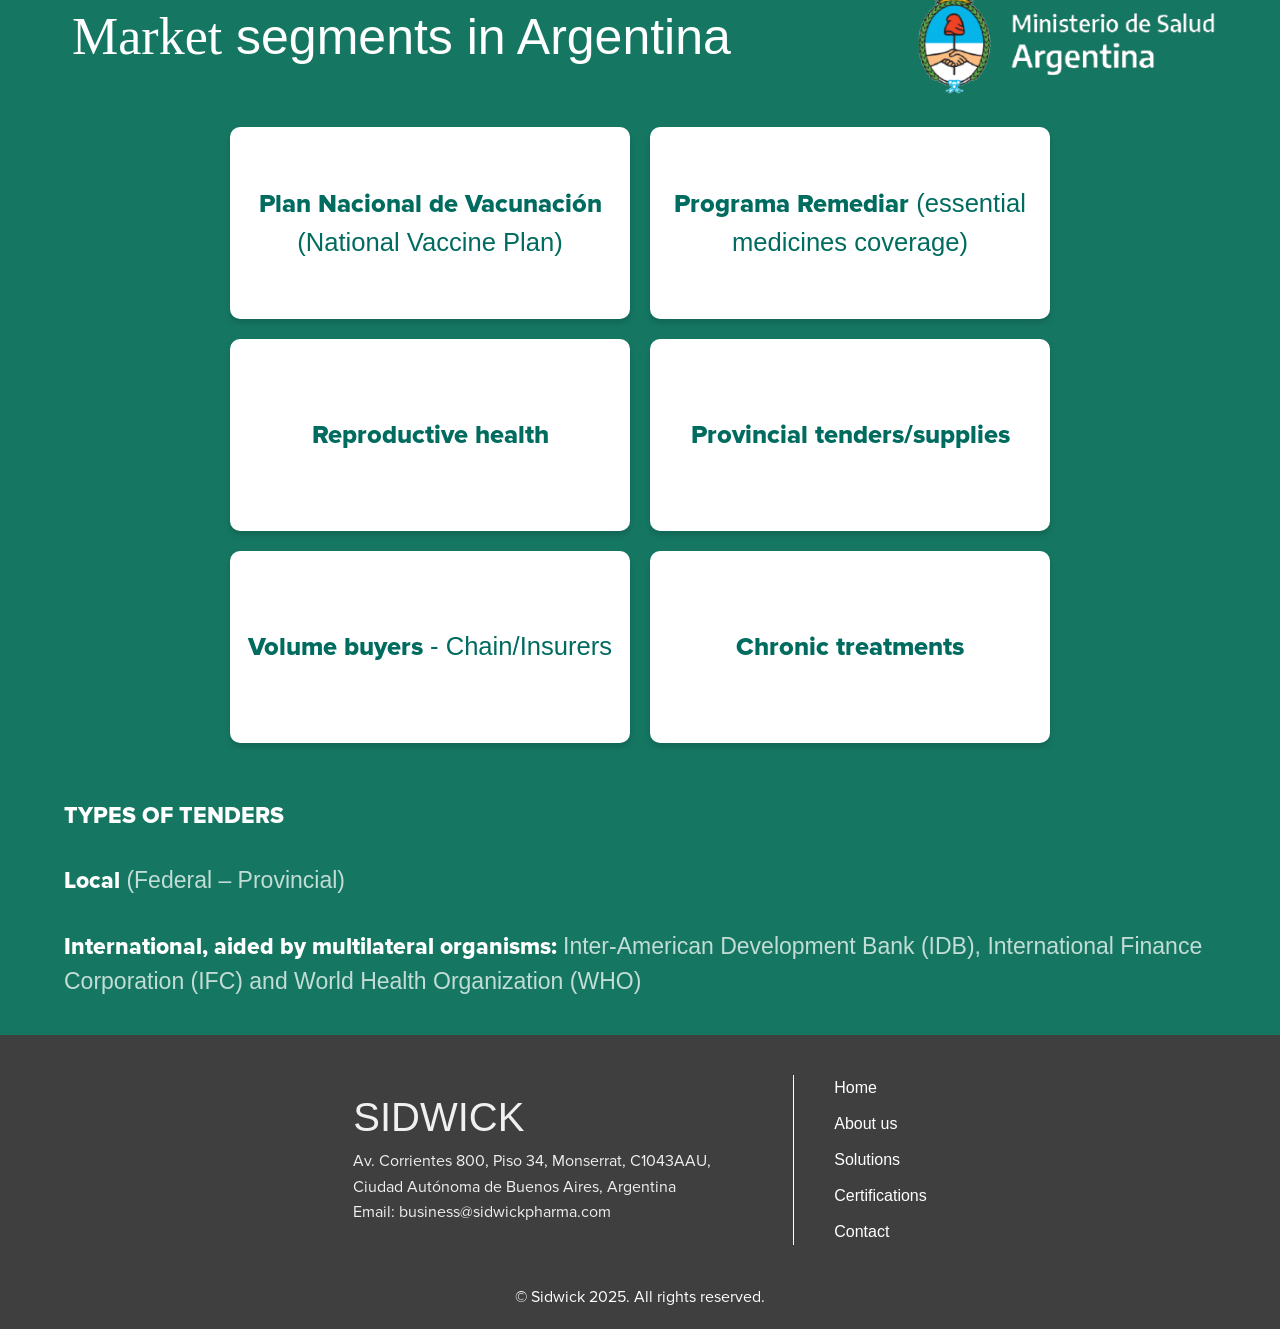
==== commit 51453e3f: "ultimas alterações" ====
--- a/index.html
+++ b/index.html
@@ -62,9 +62,9 @@
                 <div class="overlay-text overlay-text-1">
                     <h1 class="highlight">Integrated<span class="font-style"> solutions</span> for health services</h1>
                     <br>
-                    <p class="highlight">We are a Latin American-based pharmaceutical company with over 20 years of
-                        experience, committed to
-                        adding value to the regional and global healthcare market.
+                    <p class="highlight">We are a Latin America based pharmaceutical company with over 20 years of
+                        experience, committed to<span class="negrito"> adding value to the regional and global
+                            healthcare market.</span>
                     </p>
                 </div>
             </section>
@@ -75,10 +75,11 @@
                     <h1 class="highlight">Shaping <span class="font-style">the future<br /></span> of healthcare</h1>
                     <br>
                     <div class="width-p">
-                        <p class="highlight">We specialize in assisting both local and international companies seeking
-                            to launch their products and services to the LatAm market, focusing on identifying the best
+                        <p class="highlight">We specialize in assisting both local and international companies <span
+                                class="negrito">seeking to launch their <span style="background-color: yellow;">products
+                                    and</span> services to the LATAM market</span>, focusing on identifying the best
                             business opportunities in both public and private sectors, providing customized top-quality
-                            solutions to fulfill our client's partner’s needs.
+                            solutions to fulfil our partner’s needs.
                         </p>
                     </div>
                     <div class="icons-home-2">
@@ -101,7 +102,7 @@
                 <div class="overlay-text">
                     <div class="text-content">
                         <h2 class="negrito">+20 years of experience <span class="font-style">and counting</span></h2>
-                        <p>Supplying pharma products and vaccines to the <span class="negrito">HHS</span> and several
+                        <p>Supplying pharma products & vaccines to the HHS and several
                             programs of local unions/insurers and programs under the funding and regulations of the
                             <span class="negrito">World Bank,</span><span class="negrito"> IDB</span> & <span
                                 class="negrito"> PAHO</span>
@@ -182,7 +183,7 @@
                                         <div class="flip-back  circle circle4">
                                             <div>
                                                 Provided our services to <span style="font-weight: bold">Pan
-                                                    American Health Association.</span>
+                                                    American Health Organization.</span>
                                             </div>
                                         </div>
                                     </div>
@@ -223,20 +224,20 @@
                                 <div class="card">
                                     <img src="./images/img4.png" alt="38 bids won">
                                     <h3>8 CONSECUTIVE<br /> YEARS</h3>
-                                    <p>of 80% exclusive supplies to the <span class="negrito"> Argentine Ministry of
-                                            Health</span> </p>
+                                    <p>of exclusive supplies to the Argentine Ministry of
+                                        Health</p>
                                 </div>
                                 <div class="card">
                                     <img src="./images/img5.png" alt="99%">
                                     <h3>99%</h3>
-                                    <p>Institutional and <span class="negrito">HMOs</span> collection efficiency.</p>
+                                    <p>Timely Recovery <br>
+                                        Institutional and HMOs collection efficiency.</p>
                                 </div>
                                 <div class="card">
                                     <img src="./images/img6.png" alt="80%">
                                     <h3>80%</h3>
-                                    <p>Supply of the total consumption of <span class="negrito">Reproductive Health
-                                            Program</span> of <span class="negrito">MoH</span> for providing oral and
-                                        injectable contraceptives in Argentina.</p>
+                                    <p>Supply of the total consumption of Reproductive Health Program of MoH for
+                                        providing oral and injectable contraceptives in Argentina.</p>
                                 </div>
                             </div>
                         </div>
@@ -315,9 +316,8 @@
                     <p>Sidwick is collaboratively supported by Credencial Payments, ByUrbana and PoGoMED to enhance
                         Sidwick's expert reach in healthcare through their established transactional pathways and
                         procedures for processing the prescriptions and reimbursement. It is well supported through
-                        the <span class="negrito">Mastercard</span> and <span class="negrito">Visa</span> eecosystems,
-                        connecting stakeholders in the healthcare sector through processing solutions and cross-border
-                        services tailored to the market's needs and demands.
+                        Mastercard's and VISA ecosystem, connecting stakeholders in the healthcare sector through
+                        processing solutions and cross-border services tailored to the market's needs and demands.
                     </p>
 
                     <span class="icon-flag">
@@ -353,8 +353,10 @@
                 </section>
                 <div class="about-us-text">
 
-                    <p class="line"> Together, we are committed to offering our clients a more articulate and fluent
-                        experience that empowers businesses and enhances customer satisfaction throughout all sectors.
+                    <p class="line">Together, we are committed to offer our partners and clients a more articulate and
+                        fluent experience that empowers businesses and enhances customer satisfaction throughout all
+                        sectors.
+
                     </p>
                 </div>
 
@@ -369,21 +371,21 @@
 
                     <div style="font-size: 23px;">
                         <p>
-                            <span class="negrito">Our mission: a unique platform where financial processing meets
-                                healthcare</span>
-                            <br>At Sidwick we combine the best of both worlds: financial processing and healthcare,
-                            assisting institutions worldwide in entering the Latin American and ASIAN markets by
-                            identifying prime business opportunities in public and private healthcare sector, improving
-                            facilities, streamlining operational processes and simplifying payment systems. All of this
-                            while securing milestones in successful and running businesses.
-
+                            <span class="negrito">Our mission: A unique platform where financial processing meets
+                                healthcare.</span>
+                            <br>At Sidwick we combine <span style="text-decoration: underline;">the best of both
+                                worlds:</span> financial processing and healthcare, assisting institutions worldwide in
+                            entering the Latin American and ASIAN markets by identifying prime business opportunities in
+                            public and private healthcare sector, improving facilities, streamlining operational
+                            processes and simplifying payment systems. All of this while securing milestones in
+                            successful & running businesses.
                         </p>
                     </div>
                     <!-- <div style="font-size: 23px;">
                         <p>All this securing milestones in successful and running businesses.</p>
                     </div> -->
                     <div style="font-size: 23px;">
-                        <p><span class="negrito">Our core values:</span><br />
+                        <p><span class="negrito">Our core values:</span><br>
                             Compassion – Integrity – Expertise – Connections – Commitment – Excellence</p>
                     </div>
 
@@ -398,17 +400,14 @@
                     <div class="person">
                         <img src="./images/perfil2.png" alt="Dherendra Oli">
                         <h3>DHERENDRA OLI</h3>
-                        <p class="negrito" style="font-size:20px;">Director of Sidwick. Head of Business
-                            Development</p>
-                        <p>Former AVP – Mylan/Viatris.
-                        <p> Former Director – Jubilant Pharma.</p>
-                        <p> Former Business Head – ASIA MSN</p>
-
-                        <p>25+ years of cross continent business leadership – LatAm & Asia.Expertise with US/EU global &
+                        <p class="negrito" style="font-size:20px;">Director of Sidwick. Head of Business Development</p>
+                        <p> Former AVP – Mylan/Viatris, Former Director – Jubilant Pharma, Former Business Head – ASIA
+                            MSN.</p>
+                        <p>25+ years of cross continent business leadership – LatAm & Asia. </p>
+                        <p> Expertise with US/EU global &
                             regional funded institutional businesses, NGOs purchases, and
                             social security processes expert.</p>
-                        <p>
-                        </p>
+
                     </div>
 
                     <div class="person">
@@ -475,18 +474,16 @@
                     <li>
                         <img src="./images/sticky-check.png" alt="check icon" class="check-icon">
                         <p>
-                            <span class="negrito">18%</span> Involvement in the procurement process of the <span
-                                class="negrito"> Remediar
-                                Program</span>
+                            <span class="negrito">18%</span> business participation in the procurement process of the
+                            <span class="negrito"> Remediar Program</span>
                             for the supply of generic medicines by <span class="negrito"> MoH Argentina.</span>
                         </p>
                     </li>
                     <li>
                         <img src="./images/sticky-check.png" alt="check icon" class="check-icon">
                         <p>
-
-                            <span class="negrito">36%</span> Of total <span class="negrito"> Flu vaccines</span>
-                            distributed for programs against influenza in Argentina.
+                            <span class="negrito">36% </span>of total Flu vaccines distributed for programs against
+                            influenza in <span class="negrito">Argentina</span>.
                         </p>
                     </li>
                     <li>
@@ -497,7 +494,7 @@
                             for providing oral and injectable contraceptives by <span class="negrito"> MoH
                                 Argentina.</span>
                         </p>
-                        </p>
+                        
                     </li>
 
 
@@ -554,11 +551,12 @@
                 <div class="solution-item">
                     <img src="./images/img-solutions-1.png" alt="market">
                     <div class="text-content">
-                        <h3 class="negrito">MARKET RESEARCH AND OPPORTUNITY ANALYSIS</h3>
+                        <h3 class="negrito">FOR VOLUME BUYERS</h3>
                         <p>We conduct market research, target identification, and business potential analysis, assessing
                             the feasibility of products and services across different segments in healthcare.
                         </p>
-                        <p>Our core focus and close alignments are in tenders (global/local) and volume buyers.</p>
+                        <p>Our core focus and close alignments are in tenders (global/local) and volume buyers (chain
+                            of pharmacies).</p>
                     </div>
                 </div>
 
--- a/css/about-us.css
+++ b/css/about-us.css
@@ -314,7 +314,10 @@
   font-size: 23px;
   color: var(--color-primary);
   line-height: 1.6;
-}
+  flex-wrap: wrap; /* permite quebrar para baixo se necessário */
+  max-width: 100%; /* evita que o conteúdo ultrapasse */
+}
+
 
 .track-items .check-icon {
   width: 3rem; /* 20px */
@@ -323,9 +326,9 @@
 }
 
 /* Se quiser garantir que nunca haja quebra dentro do número% negrito: */
-.track-items .negrito {
+/* .track-items .negrito {
   white-space: nowrap;
-}
+} */
 
 .soluciones-es h2 {
   font-size: 50px;
